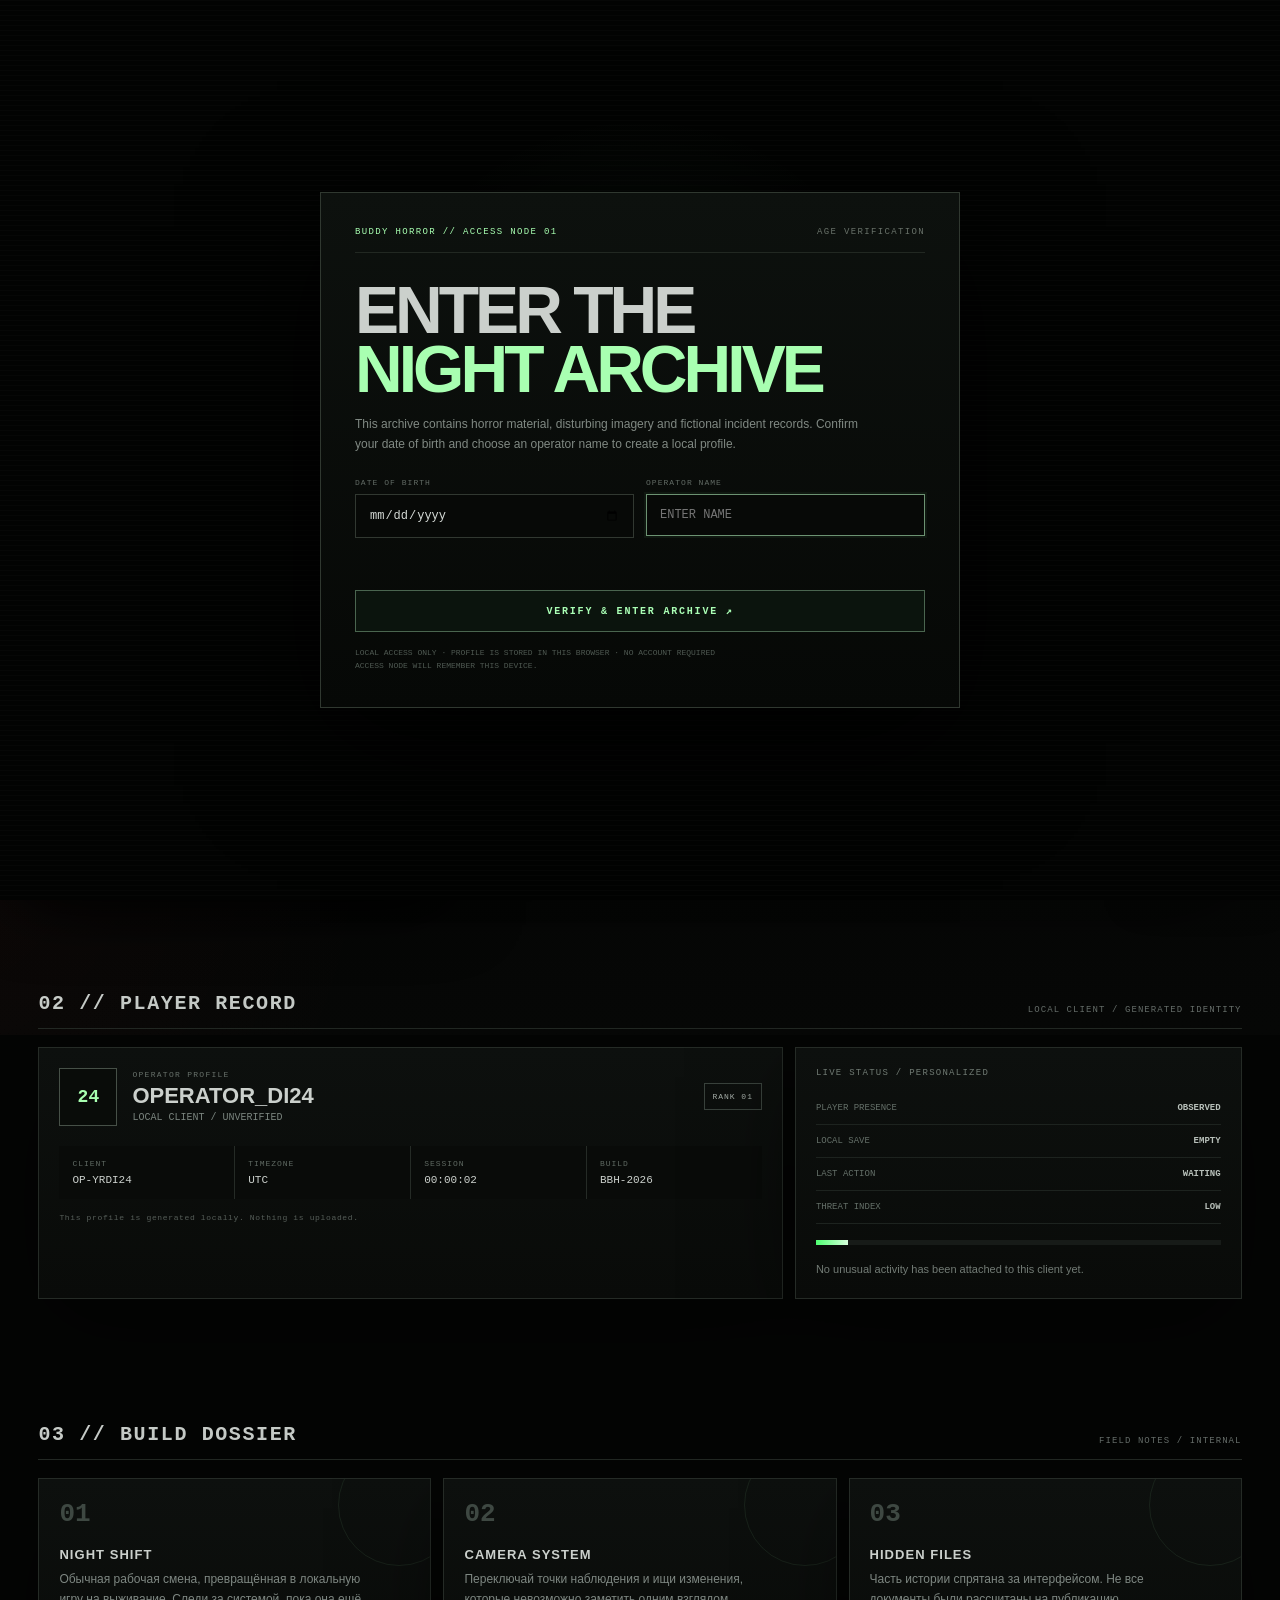
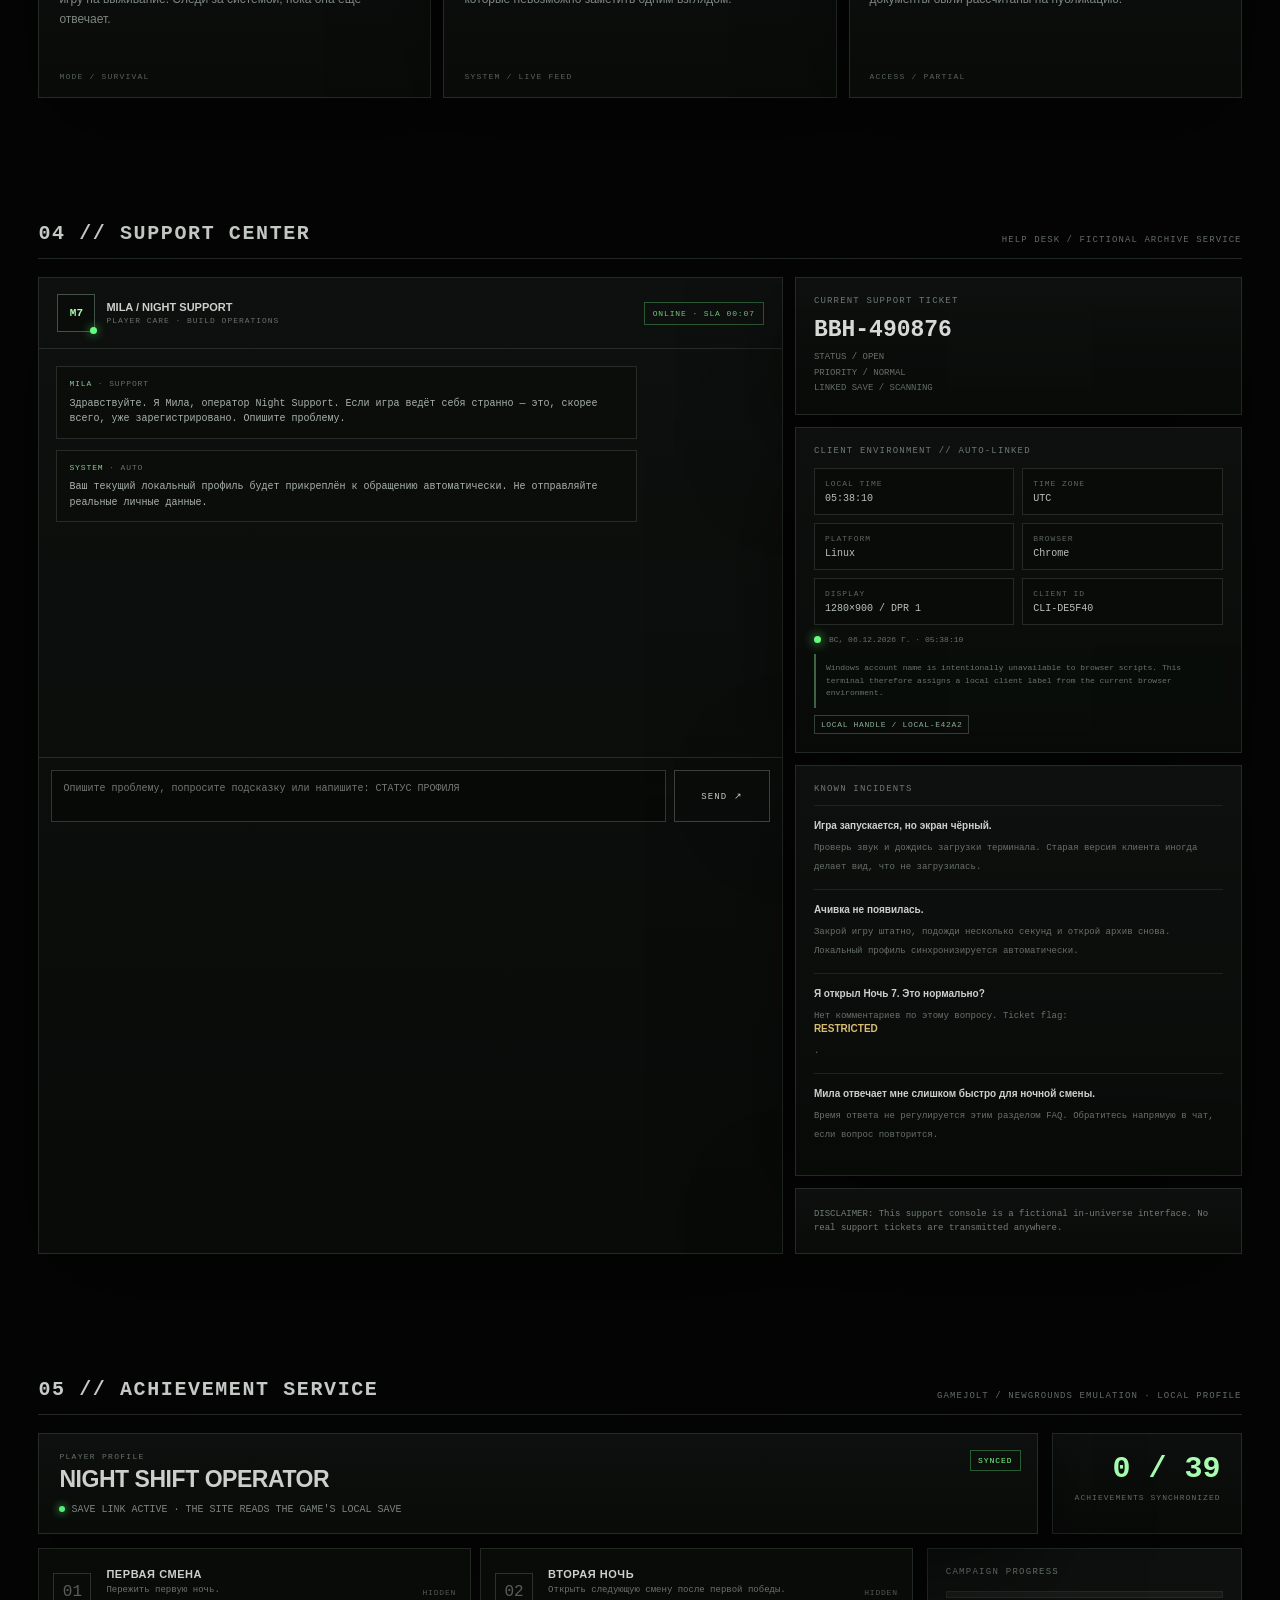
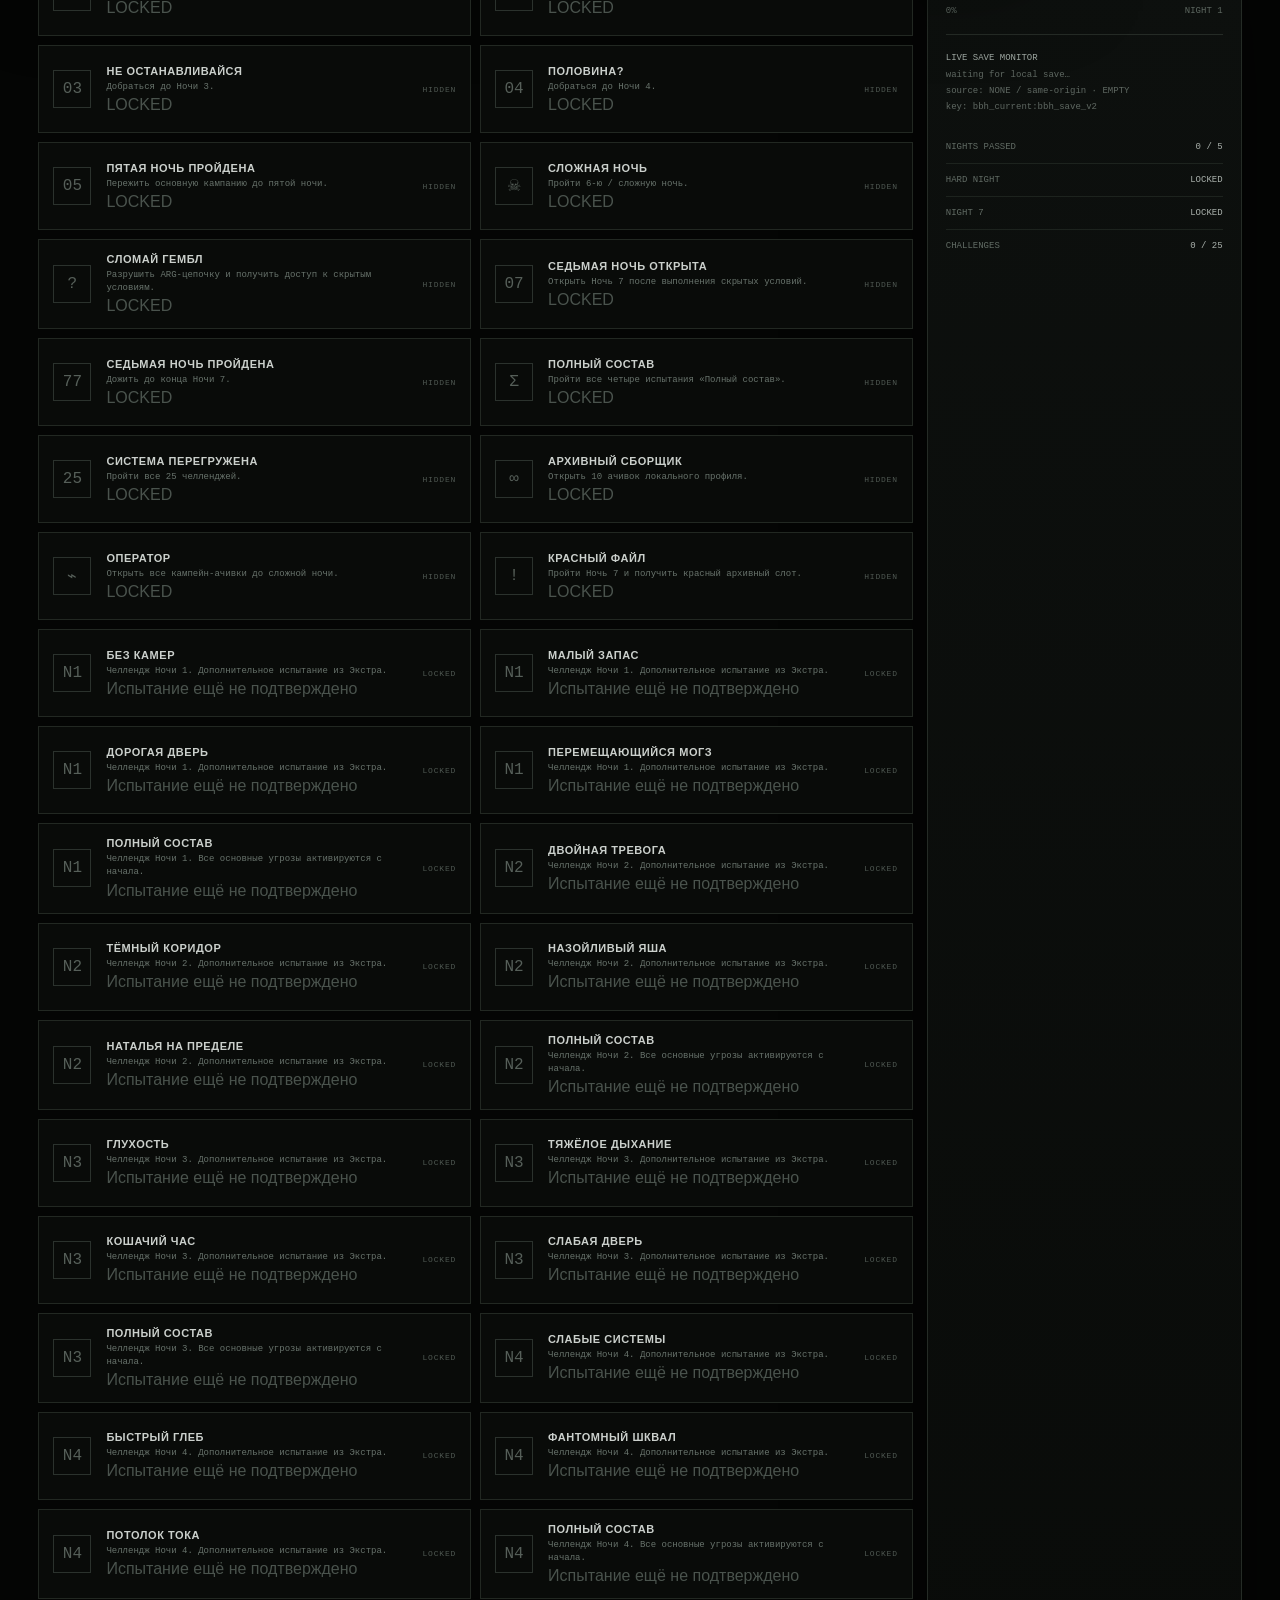
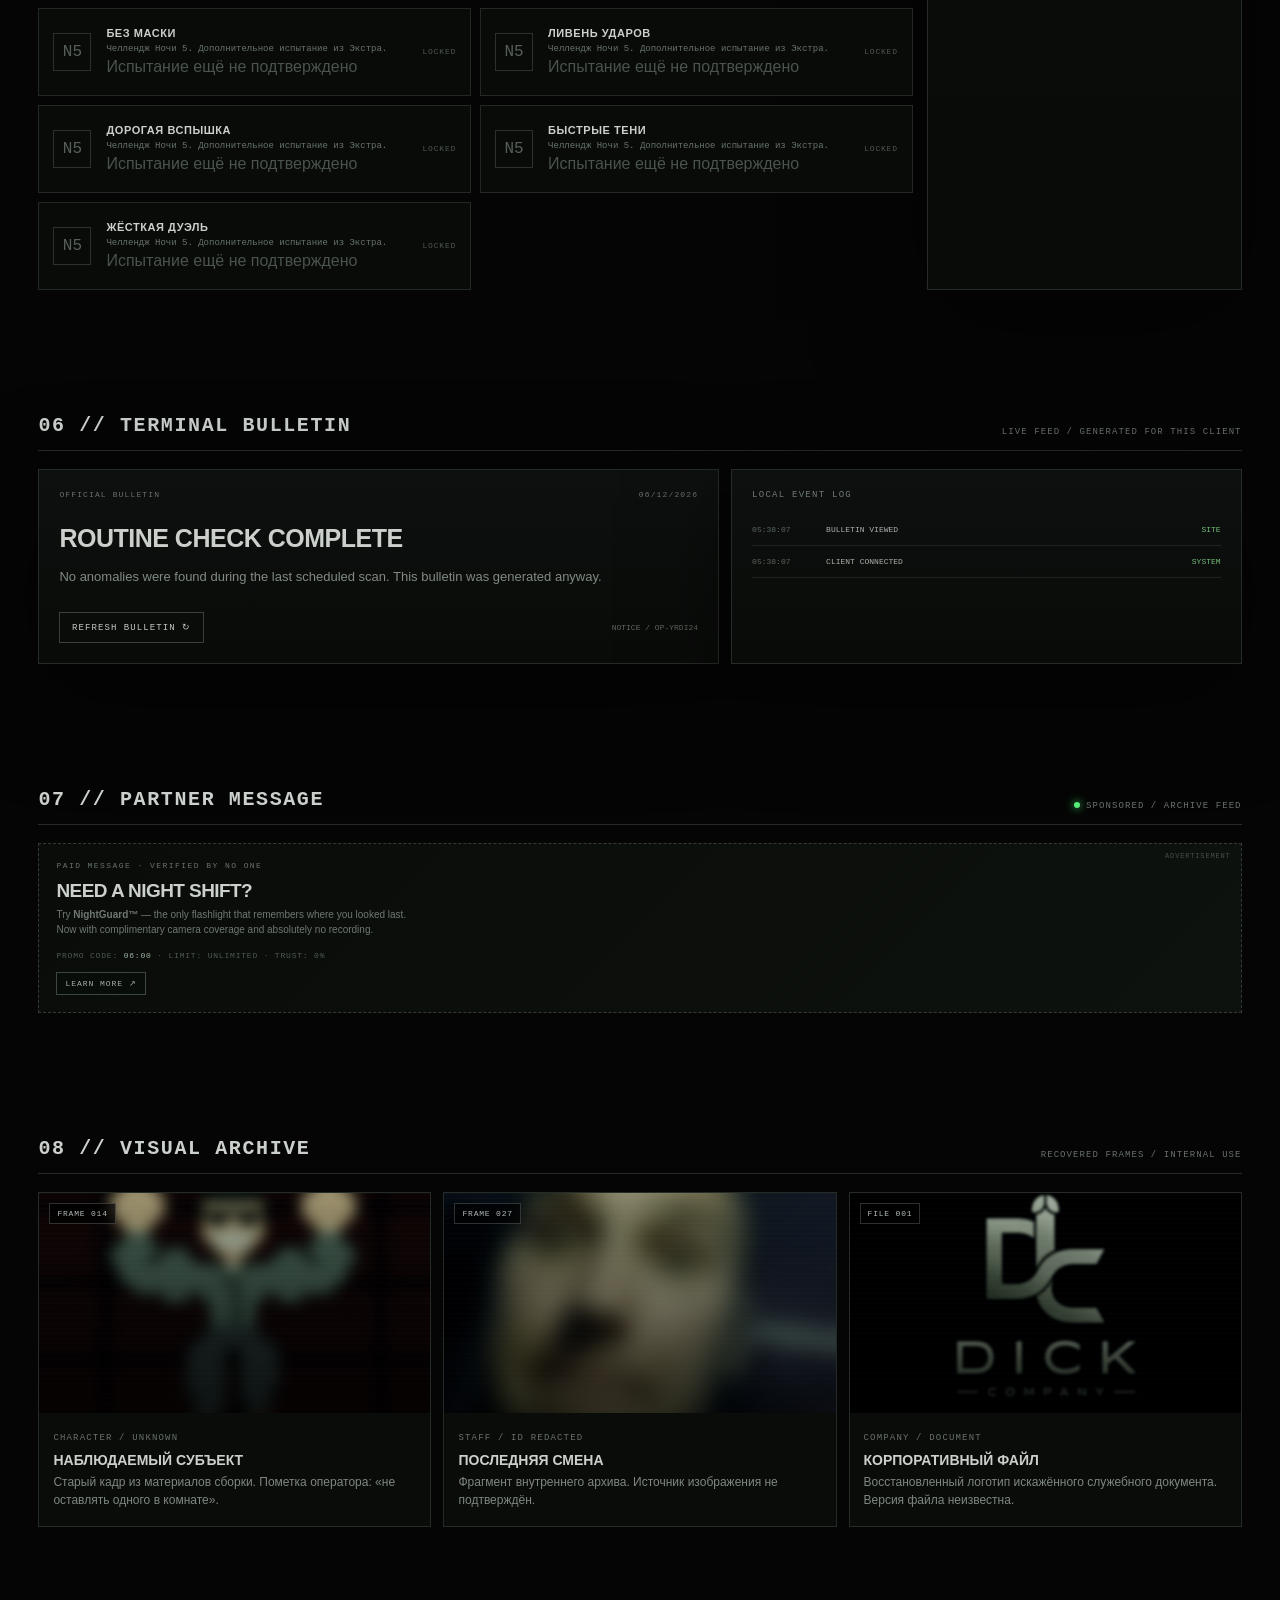
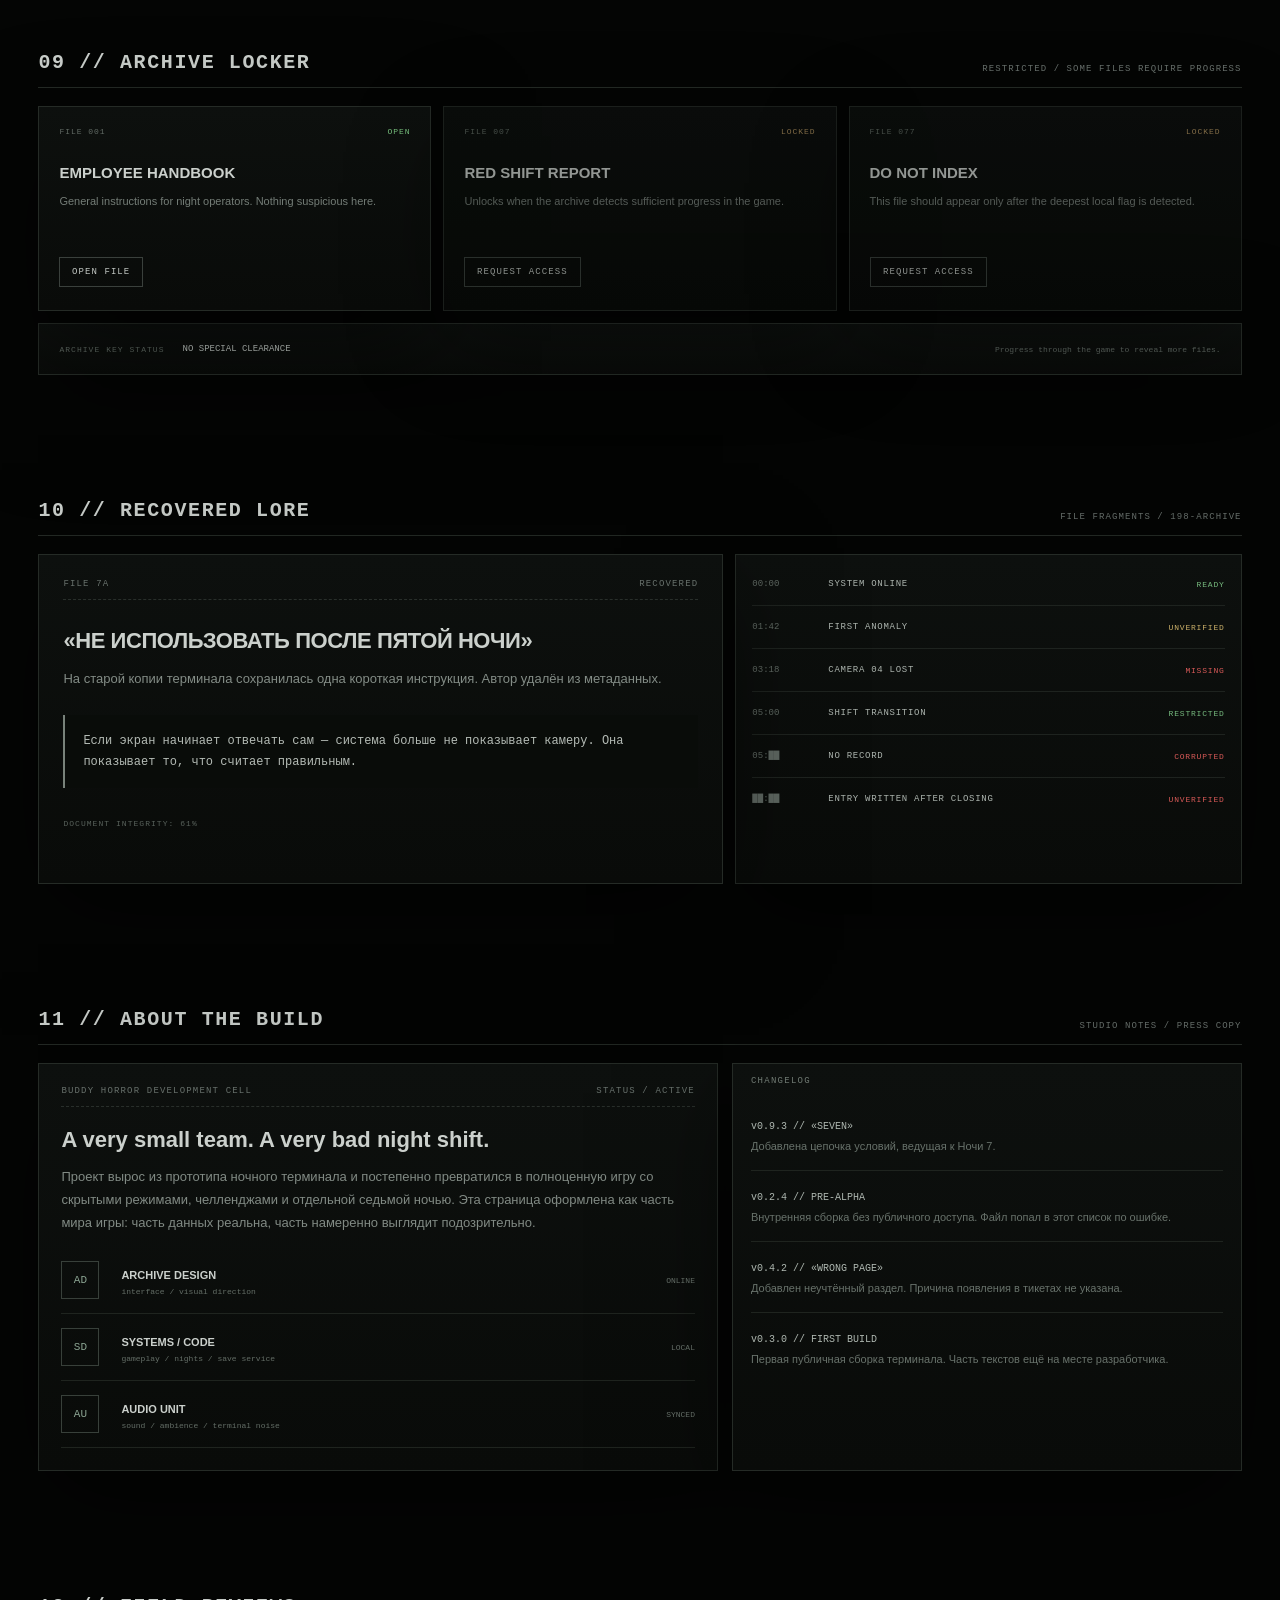
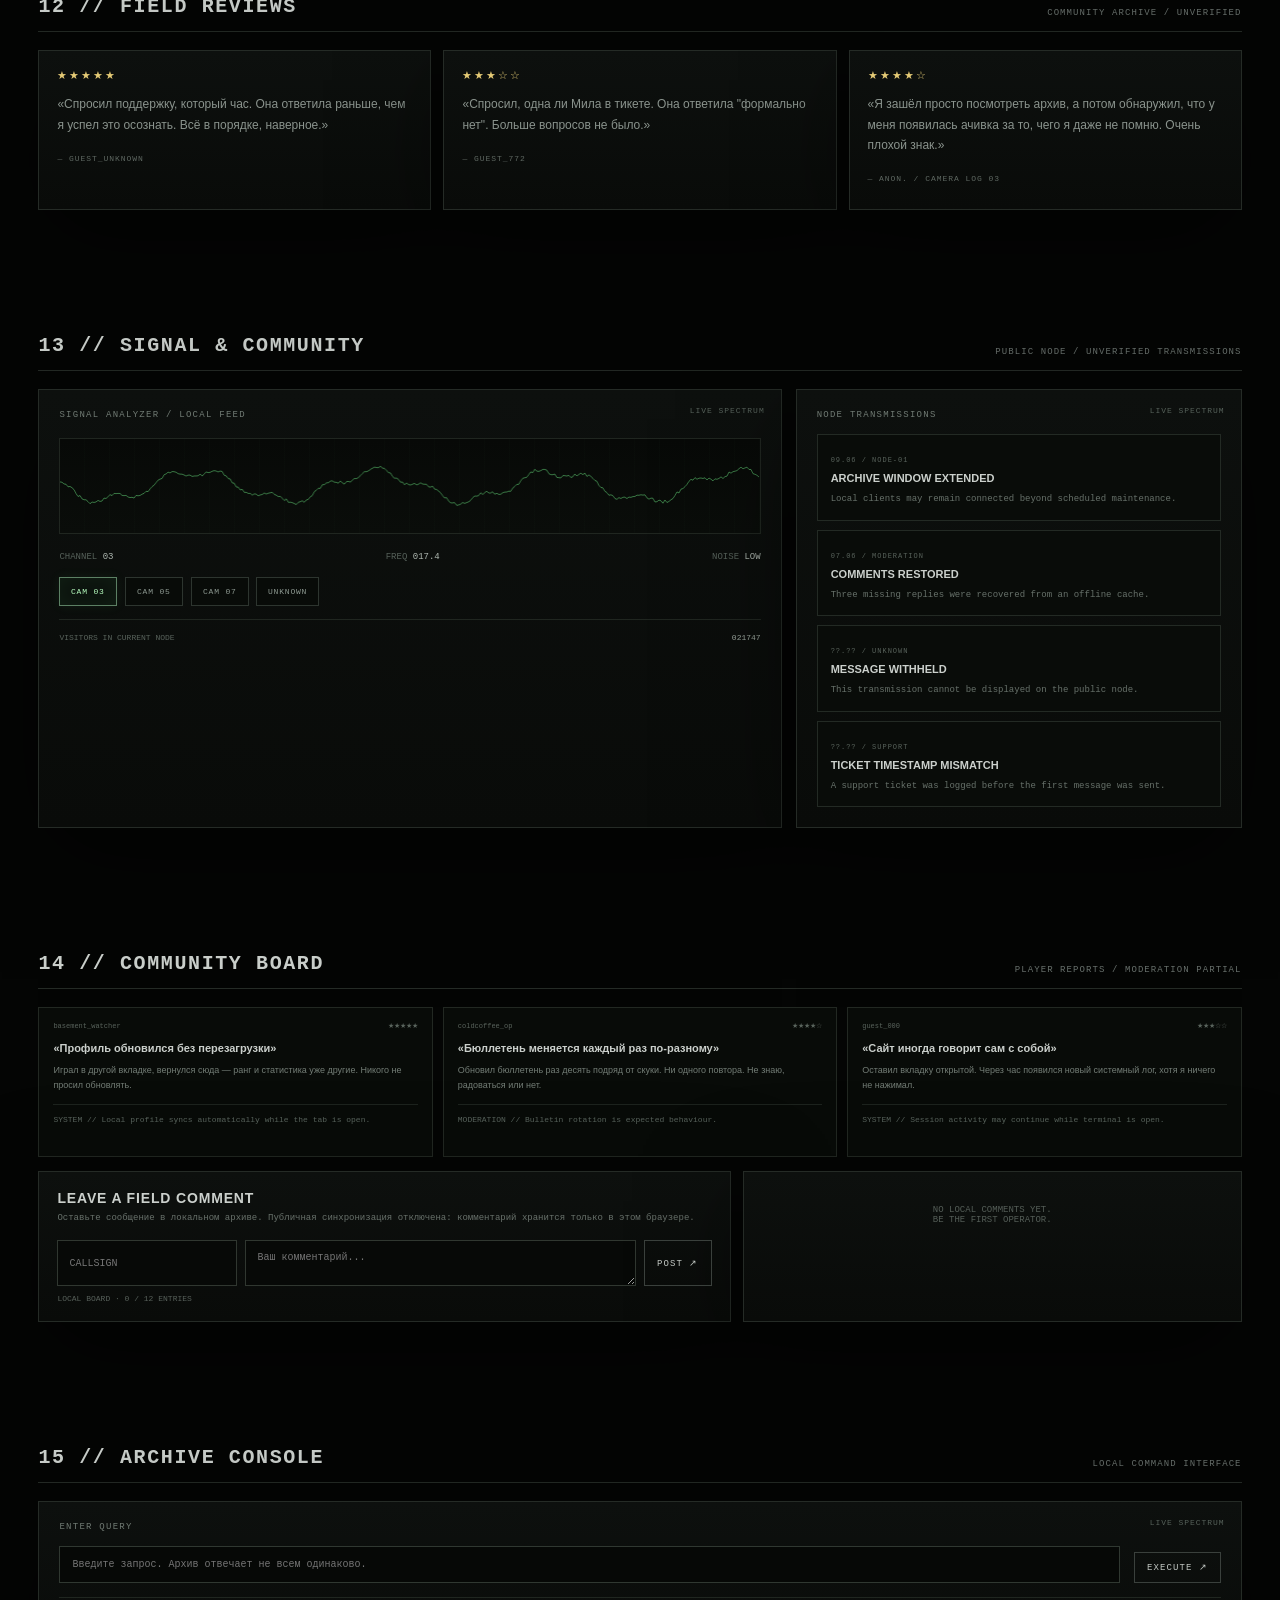
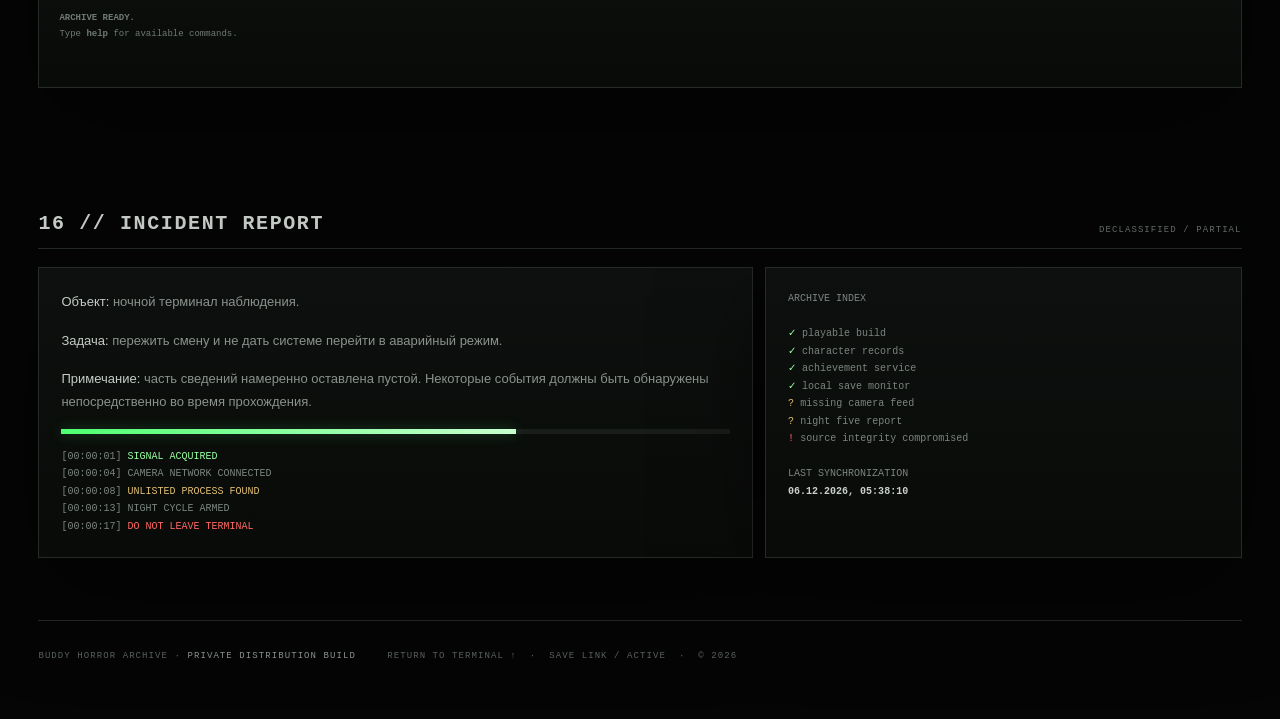
==== buddy_indev.html @ 161d6694 "Add files via upload" ====
<!doctype html>
<html lang="ru">
<head>
<meta charset="utf-8">
<meta name="viewport" content="width=device-width,initial-scale=1">
<meta name="theme-color" content="#070707">
<title>BUDDY HORROR // OFFICIAL ARCHIVE</title>
<style>
:root{--bg:#050605;--panel:#0a0c0a;--panel2:#0d100e;--paper:#cbd0cc;--muted:#6e7771;--muted2:#4f5852;--line:#252b26;--green:#a8ffb1;--green2:#53dc72;--red:#ff5d59;--amber:#d9bd73;--blue:#83a8ff;--shadow:0 30px 100px rgba(0,0,0,.52)}
*{box-sizing:border-box}html{scroll-behavior:smooth}body{margin:0;background:#040504;color:var(--paper);font-family:Arial,Helvetica,sans-serif;overflow-x:hidden}
/* Shared control feedback */
.btn,.enter-btn,.signal-btn,.close,.rare-close,.locker-btn,.chat-send,.cookie-actions button,#commandRun{position:relative;transition:transform .14s ease,box-shadow .18s ease,border-color .18s ease,color .18s ease,background-color .18s ease;will-change:transform}
.btn:hover:not(:disabled),.enter-btn:hover:not(:disabled),.signal-btn:hover:not(:disabled),.close:hover:not(:disabled),.rare-close:hover:not(:disabled),.locker-btn:hover:not(:disabled),.chat-send:hover:not(:disabled),.cookie-actions button:hover:not(:disabled),#commandRun:hover:not(:disabled){transform:translateY(-1px);border-color:#72df7f;color:var(--green);box-shadow:0 0 0 1px rgba(114,223,127,.08),0 8px 24px rgba(60,180,80,.10)}
.btn:active:not(:disabled),.enter-btn:active:not(:disabled),.signal-btn:active:not(:disabled),.close:active:not(:disabled),.rare-close:active:not(:disabled),.locker-btn:active:not(:disabled),.chat-send:active:not(:disabled),.cookie-actions button:active:not(:disabled),#commandRun:active:not(:disabled){transform:translateY(1px) scale(.985);box-shadow:0 0 0 1px rgba(114,223,127,.13),0 3px 10px rgba(0,0,0,.35)}
.btn:focus-visible,.enter-btn:focus-visible,.signal-btn:focus-visible,.close:focus-visible,.rare-close:focus-visible,.locker-btn:focus-visible,.chat-send:focus-visible,.cookie-actions button:focus-visible,#commandRun:focus-visible{outline:1px solid #8aff97;outline-offset:2px}
.signal-btn.active{box-shadow:inset 0 0 18px rgba(95,220,115,.06),0 0 12px rgba(95,220,115,.08)}
.enter-btn:not(:disabled):hover{box-shadow:0 0 0 1px rgba(138,255,151,.08),0 10px 28px rgba(60,180,80,.12),inset 0 0 22px rgba(95,220,115,.05)}
@media (prefers-reduced-motion:reduce){.btn,.enter-btn,.signal-btn,.close,.rare-close,.locker-btn,.chat-send,.cookie-actions button,#commandRun{transition:none}.btn:hover,.enter-btn:hover,.signal-btn:hover,.close:hover,.rare-close:hover,.locker-btn:hover,.chat-send:hover,.cookie-actions button:hover,#commandRun:hover,.btn:active,.enter-btn:active,.signal-btn:active,.close:active,.rare-close:active,.locker-btn:active,.chat-send:active,.cookie-actions button:active,#commandRun:active{transform:none}}

body:before{content:"";position:fixed;inset:0;pointer-events:none;z-index:80;opacity:.052;background:repeating-linear-gradient(0deg,transparent 0 3px,rgba(255,255,255,.56) 4px),radial-gradient(circle at 50% 18%,transparent 0 35%,#000 100%);mix-blend-mode:screen}
body:after{content:"";position:fixed;inset:-15%;pointer-events:none;z-index:-1;background:radial-gradient(circle at 50% 8%,rgba(132,255,155,.05),transparent 28%),radial-gradient(circle at 8% 85%,rgba(255,60,60,.03),transparent 24%),linear-gradient(180deg,#0a0c0a,#040504 55%,#070807);animation:breath 9s ease-in-out infinite}@keyframes breath{50%{filter:brightness(1.07)}}
header{position:sticky;top:0;z-index:50;height:64px;border-bottom:1px solid var(--line);background:rgba(4,5,4,.9);backdrop-filter:blur(16px);display:flex;align-items:center;justify-content:space-between;padding:0 clamp(16px,4vw,64px)}
.brand{display:flex;gap:11px;align-items:center}.logo{width:30px;height:30px;display:grid;place-items:center;border:1px solid #4c554d;color:var(--green);font:700 12px monospace;position:relative}.logo i{position:absolute;width:5px;height:5px;border-radius:50%;right:4px;top:4px;background:#58ff77;box-shadow:0 0 9px #58ff77}.brand h1{font-size:11px;letter-spacing:.24em;margin:0;font-family:monospace}.brand small{color:#616a64;letter-spacing:.16em;font:9px monospace}.nav{display:flex;gap:13px;align-items:center}.nav a{color:#79827b;text-decoration:none;font:9px monospace;letter-spacing:.13em;text-transform:uppercase;padding:8px 7px;border:1px solid transparent}.nav a:hover,.nav a.active{color:var(--green);border-color:#2d3630;background:#0a0d0a}
main{width:min(1380px,94vw);margin:auto}.ticker{margin:0 -3vw;border-top:1px solid var(--line);border-bottom:1px solid var(--line);height:34px;display:flex;align-items:center;overflow:hidden;background:#080a08}.ticker-label{height:100%;display:flex;align-items:center;padding:0 16px;border-right:1px solid var(--line);font:8px monospace;color:#66706a;letter-spacing:.14em;white-space:nowrap}.ticker-track{display:flex;gap:24px;white-space:nowrap;min-width:max-content;font:9px monospace;color:#9aa39d;letter-spacing:.12em;animation:ticker 28s linear infinite}@keyframes ticker{from{transform:translateX(0)}to{transform:translateX(-50%)}}
.hero{padding:65px 0 48px;display:grid;grid-template-columns:1.18fr .82fr;gap:42px;align-items:end}.kicker{font:10px monospace;letter-spacing:.22em;color:#737b75;text-transform:uppercase}.kicker:before{content:"";display:inline-block;width:35px;height:1px;background:#4d564f;vertical-align:middle;margin-right:10px}.hero h2{font:800 clamp(42px,7vw,92px)/.9 Arial;margin:18px 0 16px;letter-spacing:-.065em;text-transform:uppercase;max-width:820px}.hero h2 span{color:var(--green)}.hero p{max-width:680px;color:#8a938d;font-size:14px;line-height:1.75;margin:0}.hero-side{border-left:1px solid var(--line);padding-left:26px}.stamp{font:10px monospace;letter-spacing:.15em;color:#6e7771;margin-bottom:16px}.stamp strong{color:var(--amber);font-weight:400}.facts{display:grid;grid-template-columns:1fr 1fr;gap:1px;background:var(--line);border:1px solid var(--line)}.fact{padding:15px;background:#090b09}.fact b{display:block;font:700 17px monospace;color:#d6dad7}.fact span{display:block;color:#69716d;font:9px monospace;letter-spacing:.1em;margin-top:5px}
.panel{border:1px solid var(--line);background:linear-gradient(180deg,#0d100e,#090b09);box-shadow:var(--shadow)}.panel-head{height:44px;border-bottom:1px solid var(--line);display:flex;align-items:center;justify-content:space-between;padding:0 16px;font:9px monospace;letter-spacing:.14em;color:#79817c;text-transform:uppercase}.lights{display:flex;gap:6px}.lights i{width:6px;height:6px;border-radius:50%;background:#2d332f}.lights i:first-child{background:#5fff79;box-shadow:0 0 8px rgba(95,255,121,.7)}.lights i:nth-child(2){background:#b79e61}.lights i:nth-child(3){background:#4d5650}
.section{padding:62px 0}.section-title{display:flex;align-items:end;justify-content:space-between;border-bottom:1px solid var(--line);padding-bottom:13px;margin-bottom:18px}.section-title h3{margin:0;font:700 20px monospace;letter-spacing:.08em;text-transform:uppercase}.section-title span{font:9px monospace;color:#69716d;letter-spacing:.12em}
.game-wrap{padding:10px}.game-screen{position:relative;aspect-ratio:960/620;background:#000;overflow:hidden;border:1px solid #303530}.game-screen:after{content:"LIVE FEED // LOCAL CLIENT";position:absolute;left:14px;top:12px;color:#8d9690;font:9px monospace;letter-spacing:.16em;opacity:.78;pointer-events:none}.game-screen iframe{display:block;width:100%;height:100%;border:0}.playbar{padding:11px 14px 13px;display:flex;align-items:center;justify-content:space-between;gap:10px;border-top:1px solid var(--line);font:9px monospace;color:#6e7771;letter-spacing:.12em}.btn{background:transparent;border:1px solid #3a403c;color:#c3c8c4;padding:9px 12px;font:9px monospace;letter-spacing:.12em;cursor:pointer}.btn:hover{border-color:#8aff97;color:var(--green)}
.dossier-grid{display:grid;grid-template-columns:repeat(3,1fr);gap:12px}.dossier-card{padding:20px;min-height:220px;position:relative;overflow:hidden}.dossier-card:before{content:"";position:absolute;right:-30px;top:-35px;width:120px;height:120px;border:1px solid rgba(170,255,180,.08);border-radius:50%}.dossier-icon{font:700 26px monospace;color:#3e4842}.dossier-card h4{font:700 13px Arial;letter-spacing:.08em;margin:18px 0 8px}.dossier-card p{margin:0;color:#7e8782;font-size:12px;line-height:1.65;max-width:320px}.dossier-foot{position:absolute;bottom:16px;left:20px;color:#59625c;font:8px monospace;letter-spacing:.15em}
.grid{display:grid;grid-template-columns:repeat(3,1fr);gap:12px}.card{border:1px solid var(--line);background:var(--panel);overflow:hidden;position:relative}.card-media{height:220px;background:#050605;position:relative;overflow:hidden}.card-media img{width:100%;height:100%;object-fit:cover;filter:contrast(1.05) brightness(.74) saturate(.6);transition:.25s transform,.25s filter}.card:hover .card-media img{transform:scale(1.025);filter:contrast(1.08) brightness(.88) saturate(.7)}.card-media .scan{position:absolute;inset:0;background:linear-gradient(180deg,transparent,rgba(0,0,0,.6)),repeating-linear-gradient(0deg,transparent 0 4px,rgba(255,255,255,.03) 5px);pointer-events:none}.card-meta{padding:13px 14px 16px}.card-meta small{font:9px monospace;color:#68716b;letter-spacing:.13em}.card-meta h4{margin:8px 0 5px;font:700 14px Arial;text-transform:uppercase}.card-meta p{margin:0;color:#7e8782;font-size:12px;line-height:1.55}.tag{position:absolute;left:10px;top:10px;border:1px solid rgba(255,255,255,.18);background:rgba(0,0,0,.65);padding:5px 7px;font:8px monospace;color:#b4bdb7;letter-spacing:.1em}
.lore-grid{display:grid;grid-template-columns:1.15fr .85fr;gap:12px}.file-sheet{padding:24px;min-height:330px;position:relative}.file-cap{display:flex;justify-content:space-between;font:9px monospace;color:#68716c;letter-spacing:.13em;border-bottom:1px dashed #292f2b;padding-bottom:10px}.file-sheet h4{font:700 22px/1.15 Arial;letter-spacing:-.02em;max-width:620px;margin:28px 0 15px}.file-sheet p{color:#838c86;font-size:13px;line-height:1.75;max-width:650px}.file-sheet blockquote{margin:24px 0 24px;padding:16px 18px;border-left:2px solid #78827a;background:#090c09;color:#b4bbb5;font:12px/1.7 monospace}.file-sheet small{font:8px monospace;color:#58615b;letter-spacing:.13em}.timeline{padding:8px 16px}.timeline-row{display:grid;grid-template-columns:64px 1fr auto;gap:12px;align-items:center;padding:16px 0;border-bottom:1px solid #1e231f;font:9px monospace}.timeline-row:last-child{border-bottom:0}.timeline-row span{color:#5f6862}.timeline-row b{font-weight:400;color:#acb4ae;letter-spacing:.08em}.timeline-row i{font-style:normal;color:#77bb7f;font-size:8px;letter-spacing:.1em}.timeline-row i.amber{color:#cdb26a}.timeline-row i.red{color:#d95a58}
.about-grid{display:grid;grid-template-columns:1.2fr .8fr;gap:12px}.note{padding:22px}.note p{color:#8a928d;line-height:1.8;font-size:13px;margin:0 0 15px}.note em{color:#c6cbc7;font-style:normal}.meter{height:5px;background:#191d1a;margin:14px 0}.meter i{display:block;width:68%;height:100%;background:linear-gradient(90deg,#4eff71,#c8ffce);box-shadow:0 0 13px rgba(78,255,113,.25)}.log{font:10px/1.75 monospace;color:#7c857f}.log .ok{color:#96ff9e}.log .warn{color:#e1bf73}.log .bad{color:#ff6662}


.profile-grid,.bulletin-grid,.locker-grid{display:grid;grid-template-columns:1.25fr .75fr;gap:12px}.identity-panel,.status-console,.bulletin-main,.event-log,.locker-card,.locker-status{padding:20px}.identity-head{display:grid;grid-template-columns:58px 1fr auto;gap:15px;align-items:center}.avatar-big{width:58px;height:58px;border:1px solid #465047;display:grid;place-items:center;font:700 18px monospace;color:var(--green);background:#090c09}.profile-code{font:8px monospace;color:#68716b;letter-spacing:.16em}.identity-head h4{margin:4px 0 3px;font:700 22px Arial;text-transform:uppercase}.profile-rank{border:1px solid #39423c;padding:8px;font:8px monospace;color:#a7b0aa;letter-spacing:.12em}.identity-stats{display:grid;grid-template-columns:repeat(4,1fr);gap:1px;background:var(--line);margin-top:20px}.identity-stats div{padding:13px;background:#090b09}.identity-stats span{display:block;font:8px monospace;color:#606a63;letter-spacing:.12em}.identity-stats b{display:block;margin-top:6px;font:11px monospace;color:#cbd0cc}.identity-foot{margin-top:14px;color:#565e59;font:8px monospace;letter-spacing:.08em}.status-row{display:flex;justify-content:space-between;padding:11px 0;border-bottom:1px solid #1d231f;font:9px monospace}.status-row span{color:#657069}.status-row b{color:#b8c0ba}.status-meter{height:5px;background:#171b18;margin:16px 0}.status-meter i{display:block;height:100%;width:18%;background:linear-gradient(90deg,#4eff71,#d7ffdc);transition:.5s}.status-console p{margin:12px 0 0;color:#727b75;font-size:11px;line-height:1.6}.bulletin-grid{grid-template-columns:1fr .75fr}.bulletin-stamp{display:flex;justify-content:space-between;font:8px monospace;color:#69716c;letter-spacing:.14em}.bulletin-main h4{font:700 25px Arial;margin:25px 0 10px;letter-spacing:-.02em}.bulletin-main p{max-width:720px;color:#818a84;font-size:13px;line-height:1.7}.bulletin-actions{display:flex;align-items:center;justify-content:space-between;gap:12px;margin-top:24px}.bulletin-actions span{font:8px monospace;color:#5f6862}.event-row{display:grid;grid-template-columns:65px 1fr auto;gap:9px;padding:11px 0;border-bottom:1px solid #1d231f;font:8px monospace}.event-row span{color:#5b655f}.event-row b{font-weight:400;color:#aab2ac}.event-row i{font-style:normal;color:#73bd7a}.locker-grid{grid-template-columns:repeat(3,1fr)}.locker-card{min-height:205px;position:relative}.locker-top{display:flex;justify-content:space-between;font:8px monospace;color:#626b65;letter-spacing:.12em}.locker-top b{font-weight:400;color:#7ac480}.locker-card h4{font:700 15px Arial;margin:28px 0 8px}.locker-card p{font-size:11px;line-height:1.65;color:#747d77;min-height:54px}.locker-card:not(.open){opacity:.72}.locker-card:not(.open) .locker-top b{color:#b59662}.locker-status{margin-top:12px;display:flex;align-items:center;gap:18px}.locker-status span{font:8px monospace;color:#606a63;letter-spacing:.13em}.locker-status b{font:9px monospace;color:#c4cbc6}.locker-status small{margin-left:auto;color:#5e6761;font:8px monospace}@media(max-width:900px){.profile-grid,.bulletin-grid,.locker-grid{grid-template-columns:1fr}.identity-stats{grid-template-columns:1fr 1fr}.nav{overflow-x:auto;max-width:60vw}.profile-rank{grid-column:2}.identity-head{grid-template-columns:58px 1fr}.locker-status{align-items:flex-start;flex-direction:column}.locker-status small{margin-left:0}}
/* support center */
.support-grid{display:grid;grid-template-columns:1.25fr .75fr;gap:12px}.support-chat{min-height:520px;display:flex;flex-direction:column}.chat-head{padding:16px 18px;border-bottom:1px solid var(--line);display:flex;justify-content:space-between;align-items:center}.agent{display:flex;gap:11px;align-items:center}.agent-avatar{width:38px;height:38px;border:1px solid #435048;display:grid;place-items:center;font:700 11px monospace;color:var(--green);position:relative;background:#090c09}.agent-avatar:after{content:"";position:absolute;width:7px;height:7px;border-radius:50%;right:-3px;bottom:-3px;background:#61ff7c;box-shadow:0 0 10px rgba(97,255,124,.7)}.agent-name{font:700 11px Arial;text-transform:uppercase}.agent-role{font:8px monospace;color:#67716b;margin-top:3px;letter-spacing:.12em}.chat-status{font:8px monospace;color:#73c57e;border:1px solid #2b5835;padding:6px 8px;letter-spacing:.11em}.chat-log{flex:1;padding:17px;display:flex;flex-direction:column;gap:11px;overflow:auto;min-height:310px;max-height:390px}.msg{max-width:82%;padding:11px 12px;border:1px solid #252b26;background:#0a0d0a;font:10px/1.55 monospace;color:#aab2ac}.msg.user{align-self:flex-end;background:#0d130f;border-color:#2f4a35}.msg .who{display:block;font-size:8px;letter-spacing:.11em;color:#657069;margin-bottom:5px}.msg .who b{font-weight:400;color:#8bc893}.chat-compose{border-top:1px solid var(--line);padding:12px;display:grid;grid-template-columns:1fr auto;gap:8px}.chat-input{width:100%;background:#070907;border:1px solid #303730;color:#c8cec9;min-height:46px;padding:10px 11px;resize:none;outline:none;font:10px/1.5 monospace}.chat-input:focus{border-color:#547a5c}.chat-send{min-width:96px}.typing{font:8px monospace;color:#58625b;padding:0 17px 12px;min-height:18px;letter-spacing:.1em}.support-side{display:flex;flex-direction:column;gap:12px}.ticket-panel{padding:18px}.ticket-title{font:9px monospace;color:#6f7972;letter-spacing:.13em;margin-bottom:11px}.ticket-number{font:700 23px monospace;color:#d6dbd7}.ticket-meta{margin-top:7px;font:9px/1.7 monospace;color:#68716b}.faq{padding:14px 0;border-top:1px solid #1d231f}.faq:first-of-type{border-top:0}.faq b{font:700 10px Arial;display:block;margin-bottom:5px}.faq span{font:9px/1.5 monospace;color:#68716b}.support-note{padding:18px;color:#737d76;font:9px/1.6 monospace}.support-launch{position:fixed;right:19px;bottom:19px;z-index:75;border:1px solid #3d6645;background:rgba(7,12,8,.94);color:#bafec1;padding:11px 13px;font:9px monospace;letter-spacing:.11em;box-shadow:0 14px 35px rgba(0,0,0,.5);cursor:pointer}.support-launch:hover{border-color:#87ff93;transform:translateY(-1px)}.support-launch .pulse{display:inline-block;width:6px;height:6px;border-radius:50%;background:#62ff78;box-shadow:0 0 10px #62ff78;margin-right:7px}.support-unread{display:none;position:absolute;right:-4px;top:-6px;width:16px;height:16px;border-radius:50%;background:#f05250;color:#fff;font:8px monospace;place-items:center}.support-unread.on{display:grid}
/* achievements */
.achievement-head{display:grid;grid-template-columns:1fr auto;gap:14px;align-items:stretch;margin-bottom:14px}.profile-card{padding:18px 20px;position:relative;overflow:hidden}.profile-card:after{content:"SYNCED";position:absolute;right:16px;top:16px;font:8px monospace;color:#7cff8a;border:1px solid #285c33;padding:5px 7px;letter-spacing:.12em}.profile-label{font:8px monospace;color:#66716a;letter-spacing:.16em}.profile-name{font:700 23px Arial;margin:5px 0 11px;letter-spacing:-.02em}.profile-sub{font:10px monospace;color:#7a847e}.achievement-count{min-width:190px;padding:18px 20px;text-align:right}.achievement-count b{display:block;font:700 30px monospace;color:var(--green)}.achievement-count span{font:8px monospace;color:#66716a;letter-spacing:.13em}.ach-layout{display:grid;grid-template-columns:1fr .36fr;gap:14px}.ach-list{display:grid;grid-template-columns:repeat(2,1fr);gap:9px}.ach{border:1px solid #222822;background:#090b09;padding:13px 14px;display:grid;grid-template-columns:42px 1fr auto;gap:11px;align-items:center;min-height:88px;position:relative;overflow:hidden;transition:.2s}.ach.unlocked{border-color:#315d39;background:linear-gradient(180deg,#0c130e,#090c09)}.ach.unlocked:before{content:"";position:absolute;inset:0;background:linear-gradient(90deg,rgba(105,255,124,.04),transparent 50%);pointer-events:none}.ach-icon{width:38px;height:38px;border:1px solid #2b322d;display:grid;place-items:center;font:16px monospace;color:#565f59}.ach.unlocked .ach-icon{border-color:#39734a;color:var(--green);box-shadow:0 0 16px rgba(79,220,114,.08)}.ach-title{font:700 11px Arial;text-transform:uppercase;letter-spacing:.05em;margin-bottom:4px}.ach-desc{font:9px monospace;color:#68736c;line-height:1.45}.ach-meta{font:8px monospace;letter-spacing:.1em;text-align:right;color:#4f5852}.ach.unlocked .ach-meta{color:#75c982}.ach-ghost{display:block;margin-top:2px;color:#4a534d}.ach.unlocked .ach-ghost{display:none}.ach-side{padding:18px}.side-title{font:9px monospace;color:#707a73;letter-spacing:.14em;margin-bottom:14px}.progressbar{height:7px;background:#171b18;border:1px solid #232923}.progressbar i{display:block;height:100%;width:0%;background:linear-gradient(90deg,#5adc73,#c5ffc8);box-shadow:0 0 10px rgba(80,220,115,.16);transition:.4s}.progress-num{display:flex;justify-content:space-between;margin-top:8px;font:9px monospace;color:#5d6760}.sync-log{margin-top:18px;border-top:1px solid var(--line);padding-top:15px;font:9px/1.8 monospace;color:#5f6862}.sync-log strong{color:#9fa8a2;font-weight:400}.mini-stat{padding:11px 0;border-bottom:1px solid #1d231e;display:flex;justify-content:space-between;font:9px monospace}.mini-stat:last-child{border-bottom:0}.mini-stat span{color:#626c65}.mini-stat b{font-weight:400;color:#aab1ac}
/* studio/reviews */
.review-grid{display:grid;grid-template-columns:1fr 1fr 1fr;gap:12px}.review{padding:18px;min-height:160px}.stars{color:#e4ca75;letter-spacing:2px;font-size:11px}.review p{font-size:12px;color:#8a938d;line-height:1.7}.review small{font:8px monospace;color:#5f6862;letter-spacing:.12em}.studio{padding:22px}.studio-grid{display:grid;grid-template-columns:1fr .75fr;gap:14px}.team-row{display:grid;grid-template-columns:48px 1fr auto;gap:12px;align-items:center;padding:14px 0;border-bottom:1px solid #1f241f}.avatar{width:38px;height:38px;border:1px solid #38403a;display:grid;place-items:center;color:#8ba492;font:11px monospace}.team-row strong{font:700 11px Arial}.team-row small{display:block;color:#646e67;font:8px monospace;margin-top:4px}.team-row em{font:8px monospace;color:#6c766f;font-style:normal}.changelog{padding:6px 18px}.change{padding:15px 0;border-bottom:1px solid #1f241f}.change:last-child{border-bottom:0}.change b{color:#aeb7b0;font:10px monospace}.change span{display:block;color:#68726b;font-size:11px;line-height:1.55;margin-top:5px}
.footer{padding:30px 0 55px;border-top:1px solid var(--line);display:flex;justify-content:space-between;color:#59615c;font:9px monospace;letter-spacing:.12em}.footer strong{color:#8b938d;font-weight:400}.footer a{color:inherit;text-decoration:none}.footer a:hover{color:var(--green)}
/* modal + achievement toast */
.modal{position:fixed;inset:0;background:rgba(0,0,0,.78);backdrop-filter:blur(10px);display:none;align-items:center;justify-content:center;padding:24px;z-index:70}.modal.open{display:flex}.modal-box{width:min(1100px,95vw);background:#090b09;border:1px solid #4a514c;box-shadow:0 40px 150px rgba(0,0,0,.8)}.modal-top{height:45px;border-bottom:1px solid var(--line);display:flex;justify-content:space-between;align-items:center;padding:0 14px;font:9px monospace;color:#7a837e;letter-spacing:.14em}.modal-stage{padding:14px}.modal-stage img{display:block;width:100%;max-height:72vh;object-fit:contain;background:#000}.close{background:transparent;border:1px solid #303630;color:#b9bfbb;padding:6px 9px;cursor:pointer}.hint{padding:0 14px 12px;color:#5f6762;font:9px monospace}
.locker-doc{padding:22px 26px;max-height:72vh;overflow:auto;background:#07090701;color:#c4cac5;font:12px/1.75 monospace}.locker-doc h5{margin:0 0 14px;font:700 15px Arial;letter-spacing:.04em;color:#9fe7a8}.locker-doc p{margin:0 0 12px}.locker-doc .redact{background:#0d0b0b;border:1px solid #392321;color:#a56a65;padding:10px 12px;margin:14px 0;font:10px/1.6 monospace}.locker-doc .stamp{color:#5f6862;font:9px monospace;letter-spacing:.12em;margin-top:18px;border-top:1px solid #1d231e;padding-top:12px}

.game-launch-panel{margin:12px 10px 0;border:1px solid #2f3a31;background:linear-gradient(180deg,#0b100c,#070907);padding:16px 17px;display:flex;align-items:center;justify-content:space-between;gap:20px;box-shadow:inset 0 1px 0 rgba(170,255,180,.025)}
.game-launch-kicker{font:8px monospace;letter-spacing:.16em;color:#607067}
.game-launch-panel h4{margin:7px 0 5px;font:700 14px Arial;letter-spacing:.05em;text-transform:uppercase}
.game-launch-panel p{margin:0;color:#6f7972;font:10px/1.55 Arial;max-width:620px}
.game-launch-actions{display:flex;align-items:center;gap:12px;flex-shrink:0}
.game-launch-actions span{font:8px monospace;color:#56615a;letter-spacing:.1em;white-space:nowrap}
.game-play-btn{min-width:104px;border-color:#497052;background:#0b160e;color:#b4ffc0;font-weight:700;transition:transform .15s ease,border-color .15s ease,box-shadow .15s ease}
.game-play-btn:hover{transform:translateY(-1px);border-color:#8aff97;box-shadow:0 0 22px rgba(100,255,125,.08)}
.game-wrap.game-off{display:none}
.game-wrap.game-starting{display:block}
.game-wrap.game-starting .game-loading-overlay{display:flex}
.game-loading-overlay{display:none;position:absolute;inset:0;align-items:center;justify-content:center;background:rgba(2,4,2,.72);backdrop-filter:blur(3px);z-index:4;font:9px monospace;letter-spacing:.14em;color:#a6ffb1;pointer-events:none}
#full:disabled{opacity:.38;cursor:not-allowed}
@media(max-width:760px){.game-launch-panel{align-items:flex-start;flex-direction:column}.game-launch-actions{width:100%;justify-content:space-between}.game-launch-actions span{white-space:normal}}

#achToastStack{position:fixed;right:18px;top:76px;z-index:100;display:flex;flex-direction:column;gap:9px;width:min(370px,calc(100vw - 36px));pointer-events:none}.toast{border:1px solid #355d3b;background:linear-gradient(180deg,rgba(11,19,13,.98),rgba(6,10,7,.98));box-shadow:0 18px 60px rgba(0,0,0,.55),0 0 24px rgba(76,221,107,.08);padding:12px 13px;display:grid;grid-template-columns:30px 1fr;gap:10px;animation:toastIn .35s ease both}.toast.fade{animation:toastOut .5s ease both}.toast-icon{width:28px;height:28px;border:1px solid #40784b;display:grid;place-items:center;color:var(--green);font:13px monospace}.toast-kicker{font:8px monospace;color:#6fa97a;letter-spacing:.14em}.toast-title{font:700 12px Arial;margin-top:3px}.toast-sub{font:9px monospace;color:#727c75;line-height:1.45;margin-top:3px}@keyframes toastIn{from{opacity:0;transform:translateX(24px)}to{opacity:1;transform:none}}@keyframes toastOut{to{opacity:0;transform:translateX(24px)}}
.live-dot{display:inline-block;width:6px;height:6px;border-radius:50%;background:#55ed75;box-shadow:0 0 8px #55ed75;margin-right:6px}.save-stamp{font:8px monospace;color:#5d6761;letter-spacing:.1em;margin-left:8px}
@media(max-width:1050px){.hero,.about-grid,.studio-grid,.lore-grid{grid-template-columns:1fr}.hero-side{border-left:0;border-top:1px solid var(--line);padding:18px 0 0}.ach-layout{grid-template-columns:1fr}.ach-list{grid-template-columns:1fr}.review-grid{grid-template-columns:1fr}.achievement-head{grid-template-columns:1fr auto}}
@media(max-width:900px){.ticker{margin:0 -2.5vw}.dossier-grid,.grid{grid-template-columns:1fr}.nav{display:none}.hero{padding-top:45px}.section{padding:48px 0}.playbar{align-items:flex-start;flex-direction:column}.achievement-count{min-width:160px}}
@media(max-width:620px){header{height:55px}.brand h1{font-size:9px}.hero h2{font-size:48px}.hero p{font-size:12px}.section{padding:40px 0}.card-media{height:200px}.achievement-head{grid-template-columns:1fr}.achievement-count{text-align:left}.toast{grid-template-columns:28px 1fr}}

.env-grid{display:grid;grid-template-columns:1fr 1fr;gap:8px;margin-top:12px}.env-cell{border:1px solid #242a25;background:#080b08;padding:10px}.env-k{font:8px monospace;color:#5c665f;letter-spacing:.12em}.env-v{font:10px monospace;color:#b8c0ba;margin-top:5px;word-break:break-word}.env-v.alert{color:#d9bd73}.signal{display:flex;align-items:center;gap:8px;margin-top:10px;font:8px monospace;color:#68716b}.signal i{width:7px;height:7px;border-radius:50%;background:#66ff7b;box-shadow:0 0 11px #66ff7b;display:inline-block}.surveillance-note{margin-top:10px;border-left:2px solid #3e6545;padding:8px 10px;background:#090d09;font:8px/1.55 monospace;color:#69736c}.client-badge{display:inline-block;margin-top:7px;padding:4px 6px;border:1px solid #35443a;color:#91b798;font:8px monospace;letter-spacing:.08em}
@media (max-width:760px){.env-grid{grid-template-columns:1fr}}

/* =========================================================
   ACCESS GATE / PLATFORM SYSTEMS
   ========================================================= */
body.locked{overflow:hidden}.gate{position:fixed;inset:0;z-index:1000;background:#020302;display:grid;place-items:center;padding:20px}.gate.hidden{display:none}.gate:before{content:"";position:absolute;inset:0;background:radial-gradient(circle at 50% 42%,rgba(120,255,145,.06),transparent 32%),repeating-linear-gradient(0deg,transparent 0 4px,rgba(255,255,255,.035) 5px);pointer-events:none}.gate-card{position:relative;width:min(640px,94vw);border:1px solid #303830;background:linear-gradient(180deg,#0d110e,#060806);box-shadow:0 35px 120px #000;padding:34px}.gate-top{display:flex;justify-content:space-between;gap:20px;border-bottom:1px solid #222822;padding-bottom:15px;margin-bottom:28px;font:9px monospace;letter-spacing:.15em;color:#687169}.gate-brand{color:var(--green)}.gate-card h2{font:800 clamp(34px,7vw,66px)/.9 Arial;letter-spacing:-.06em;margin:0 0 14px;text-transform:uppercase}.gate-card h2 span{color:var(--green)}.gate-card p{color:#808983;font-size:12px;line-height:1.7;max-width:520px}.gate-form{display:grid;grid-template-columns:1fr 1fr;gap:12px;margin-top:24px}.field{display:flex;flex-direction:column;gap:7px}.field.full{grid-column:1/-1}.field label{font:8px monospace;letter-spacing:.13em;color:#626b65}.field input{width:100%;background:#070907;border:1px solid #313831;color:#d6dbd7;padding:13px;font:12px monospace;outline:none}.field input:focus{border-color:#6c9272;box-shadow:0 0 0 2px rgba(116,255,137,.05)}.gate-error{min-height:18px;margin-top:12px;color:#ff6662;font:9px monospace;letter-spacing:.1em}.enter-btn{width:100%;margin-top:3px;padding:14px;border:1px solid #4a654f;background:#0b140d;color:#aaffb5;font:700 10px monospace;letter-spacing:.18em;cursor:pointer}.enter-btn:disabled{opacity:.3;cursor:not-allowed}.gate-fine{margin-top:15px;color:#4f5952;font:8px/1.6 monospace}.cookie{position:fixed;z-index:900;left:18px;bottom:18px;width:min(430px,calc(100vw - 36px));border:1px solid #39413b;background:#090c09;box-shadow:0 20px 70px #000;padding:17px}.cookie.hidden{display:none}.cookie b{font:10px monospace;letter-spacing:.12em;color:#bfc6c1}.cookie p{font:10px/1.6 Arial;color:#727b75;margin:8px 0 13px}.cookie-actions{display:flex;gap:8px}.cookie-actions button{flex:1}.promo-ad{position:relative;overflow:hidden;border:1px dashed #343b36;background:linear-gradient(135deg,#090c09,#0e120f);padding:17px;min-height:125px}.promo-ad:before{content:"ADVERTISEMENT";position:absolute;right:10px;top:8px;font:7px monospace;letter-spacing:.12em;color:#454d47}.promo-ad .ad-kicker{font:8px monospace;letter-spacing:.18em;color:#69736c}.promo-ad h4{margin:10px 0 5px;font:800 19px Arial;letter-spacing:-.03em}.promo-ad p{margin:0;color:#6f7872;font:10px/1.55 Arial;max-width:370px}.promo-ad .ad-btn{display:inline-block;margin-top:12px;border:1px solid #3d473f;padding:6px 8px;color:#a6afa9;font:8px monospace;letter-spacing:.12em}.ad-glitch{animation:adglitch 8s infinite}@keyframes adglitch{0%,92%,100%{transform:none;filter:none}94%{transform:skewX(-1deg);filter:brightness(1.4)}96%{transform:translateX(2px);filter:contrast(1.4)}}
.captcha{margin-top:12px;border:1px solid #2c332e;background:#080b08;padding:12px;display:none}.captcha.show{display:block}.captcha-row{display:flex;align-items:center;gap:11px}.captcha-check{width:24px;height:24px;border:1px solid #555e57;background:#050705;display:grid;place-items:center;cursor:pointer;font:15px monospace;color:var(--green)}.captcha-copy b{display:block;font:10px monospace;color:#bfc6c1}.captcha-copy span{display:block;margin-top:4px;color:#626b65;font:8px monospace}.captcha-status{margin-top:8px;color:#555e58;font:8px monospace;letter-spacing:.1em}.rare-event{position:fixed;inset:0;z-index:850;display:none;place-items:center;background:rgba(0,0,0,.78);backdrop-filter:blur(3px)}.rare-event.show{display:grid}.rare-box{width:min(560px,90vw);border:1px solid #653b3b;background:#080505;box-shadow:0 0 0 1px rgba(255,70,70,.04),0 30px 100px #000;padding:28px;animation:eventIn .35s ease-out}@keyframes eventIn{from{opacity:0;transform:scale(.98)}to{opacity:1;transform:none}}.rare-code{font:8px monospace;color:#b04f4c;letter-spacing:.2em}.rare-box h3{font:800 35px Arial;margin:14px 0 8px;letter-spacing:-.04em}.rare-box p{color:#8f817f;font:12px/1.7 Arial}.rare-read{margin-top:18px;border-top:1px solid #302020;padding-top:14px;color:#b8a5a2;font:9px/1.6 monospace}.rare-close{margin-top:18px;border:1px solid #543b3a;background:transparent;color:#c4aeaa;padding:9px 12px;font:8px monospace;cursor:pointer}.toast-creepy{position:fixed;z-index:840;right:18px;bottom:18px;max-width:330px;border:1px solid #4a3837;background:#0b0808;padding:13px 15px;box-shadow:0 15px 60px #000;display:none}.toast-creepy.show{display:block}.toast-creepy b{display:block;color:#df7771;font:9px monospace;letter-spacing:.14em}.toast-creepy span{display:block;margin-top:5px;color:#857976;font:10px/1.5 Arial}
.player-welcome{display:none;margin-top:12px;border:1px solid #28322a;background:#090d09;padding:10px 12px;color:#7d887f;font:9px monospace;letter-spacing:.08em}.player-welcome.show{display:block}.player-welcome strong{color:var(--green)}
@media(max-width:760px){.gate-form{grid-template-columns:1fr}.field.full{grid-column:auto}.gate-card{padding:23px}.cookie{left:10px;bottom:10px;width:calc(100vw - 20px)}}

/* V9 additional immersive systems */
.meta-grid{display:grid;grid-template-columns:1.25fr .75fr;gap:14px}.signal-panel{padding:20px;position:relative;overflow:hidden}.signal-panel:after{content:'LIVE SPECTRUM';position:absolute;right:16px;top:16px;font:8px monospace;color:#56615a;letter-spacing:.12em}.wave{height:96px;margin:18px 0;border:1px solid #202620;background:repeating-linear-gradient(90deg,transparent 0 24px,rgba(130,255,150,.025) 25px),linear-gradient(180deg,#070907,#0a0d0a);position:relative;overflow:hidden}.wave canvas{width:100%;height:100%}.signal-controls{display:flex;gap:8px;flex-wrap:wrap}.signal-btn{border:1px solid #2d352f;background:#080b08;color:#8d9991;padding:9px 11px;font:8px monospace;letter-spacing:.1em;cursor:pointer}.signal-btn:hover,.signal-btn.active{border-color:#5c8064;color:#b8ffc0;background:#0c130e}.frequency{display:flex;justify-content:space-between;font:9px monospace;color:#56615a}.frequency b{color:#aeb7b0;font-weight:400}.notice-stack{display:grid;gap:9px}.notice-card{border:1px solid #232a24;background:#090c09;padding:13px;cursor:pointer;transition:.2s}.notice-card:hover{transform:translateX(3px);border-color:#465448}.notice-card small{font:7px monospace;color:#59635c;letter-spacing:.14em}.notice-card b{display:block;margin:6px 0 3px;font:700 11px Arial}.notice-card span{font:9px/1.5 monospace;color:#67716a}.notice-detail{display:none;margin-top:10px;padding-top:10px;border-top:1px solid #1d231e;font:9px/1.6 monospace;color:#a56a65}.notice-card.expanded .notice-detail{display:block}.wave.glitch{animation:waveGlitch .12s steps(2) infinite}@keyframes waveGlitch{0%{transform:translateX(0)}50%{transform:translateX(1px)}100%{transform:translateX(-1px)}}.community{display:grid;grid-template-columns:repeat(3,1fr);gap:10px}.post{border:1px solid #222822;background:#080b08;padding:14px;min-height:150px}.post-head{display:flex;justify-content:space-between;font:7px monospace;color:#59635c}.post h4{font:700 11px Arial;margin:12px 0 7px}.post p{font:9px/1.6 Arial;color:#737d76}.post .reply{margin-top:12px;padding-top:9px;border-top:1px solid #1d231e;font:8px/1.5 monospace;color:#59645d}.command-panel{display:grid;grid-template-columns:1fr auto;gap:14px;align-items:end}.command-input{width:100%;background:#060806;border:1px solid #303831;color:#b8c0ba;padding:12px;font:10px monospace;outline:none}.command-output{grid-column:1/-1;min-height:70px;border-top:1px solid #202620;padding-top:13px;color:#6f7a72;font:9px/1.7 monospace}.visitor{display:flex;justify-content:space-between;gap:12px;align-items:center;margin-top:13px;padding-top:13px;border-top:1px solid #202620;font:8px monospace;color:#59635c}.visitor b{color:#9da89f;font-weight:400}.archive-download{position:relative}.archive-download:after{content:'NO EXTERNAL SERVER';position:absolute;right:10px;bottom:9px;font:7px monospace;color:#465048}@media(max-width:900px){.meta-grid{grid-template-columns:1fr}.community{grid-template-columns:1fr}}
/* V10 COMMUNITY + SECRET NODE */
.community-tools{display:grid;grid-template-columns:1fr .72fr;gap:12px;margin-top:14px}.comment-box{padding:18px}.comment-box h4{margin:0 0 6px;font:700 14px Arial;letter-spacing:.06em}.comment-box p{margin:0 0 14px;color:#68716b;font:9px/1.55 monospace}.comment-form{display:grid;grid-template-columns:180px 1fr auto;gap:8px}.comment-input,.comment-name{background:#070907;border:1px solid #303730;color:#c8cec9;padding:11px;font:10px monospace;outline:none}.comment-input:focus,.comment-name:focus{border-color:#547a5c}.comment-input{min-height:42px;resize:vertical}.comment-list{padding:8px 18px;max-height:330px;overflow:auto}.user-comment{padding:14px 0;border-bottom:1px solid #1d231f}.user-comment:last-child{border-bottom:0}.user-comment-head{display:flex;justify-content:space-between;gap:10px;font:8px monospace;color:#67716b;letter-spacing:.08em}.user-comment-head b{color:#a9ffb2;font-weight:400}.user-comment p{margin:7px 0 0;color:#8b948e;font:11px/1.6 Arial}.comment-empty{padding:25px 0;color:#555e58;font:9px monospace;text-align:center}.comment-limit{font:8px monospace;color:#58615b;margin-top:8px}.secret-nav{display:none!important}.secret-nav.show{display:block!important}.secret-section{display:none}.secret-section.unlocked{display:block}.secret-grid{display:grid;grid-template-columns:1.1fr .9fr;gap:12px}.secret-core{padding:26px;min-height:390px;position:relative;overflow:hidden}.secret-core:before{content:'DO NOT INDEX';position:absolute;right:-25px;top:25px;transform:rotate(90deg);font:8px monospace;letter-spacing:.3em;color:#432b2b}.secret-eyebrow{font:8px monospace;color:#bd625e;letter-spacing:.2em}.secret-core h3{font:800 clamp(32px,5vw,66px)/.88 Arial;margin:16px 0;letter-spacing:-.06em}.secret-core h3 span{color:#ff6b66}.secret-core p{max-width:650px;color:#858e88;font-size:13px;line-height:1.75}.secret-redact{margin-top:22px;padding:14px;background:#0d0b0b;border:1px solid #392321;color:#a56a65;font:9px/1.7 monospace}.secret-side{padding:20px}.secret-side .logline{padding:12px 0;border-bottom:1px solid #24201f;font:9px/1.5 monospace;color:#727a74}.secret-side .logline b{color:#d16b65;font-weight:400}.secret-unlock{display:inline-block;margin-top:18px;color:#e5b6b0;border:1px solid #56302e;padding:9px 11px;font:8px monospace;letter-spacing:.12em}.secret-pulse{animation:secretPulse 2.8s ease-in-out infinite}@keyframes secretPulse{50%{box-shadow:0 0 32px rgba(255,70,65,.08)}}
@media(max-width:900px){.community-tools,.secret-grid{grid-template-columns:1fr}.comment-form{grid-template-columns:1fr}.comment-list{max-height:none}}
<style>
.promo-ad{display:flex;justify-content:space-between;align-items:flex-end;gap:24px;padding:22px 20px;min-height:150px;cursor:default;background:radial-gradient(circle at 85% 35%,rgba(130,255,150,.05),transparent 25%),linear-gradient(135deg,#090c09,#10150f);}
.promo-ad:hover{border-color:#526356;box-shadow:0 0 28px rgba(80,220,115,.05),inset 0 0 35px rgba(100,255,130,.025);}
.ad-copy{max-width:760px}.ad-micro{margin-top:13px;color:#4f5a52;font:8px monospace;letter-spacing:.1em}.ad-micro strong{color:#9eb5a3;font-weight:400}.promo-ad-btn{flex:0 0 auto;position:relative;z-index:2;cursor:pointer;background:#090d0a;color:#baffc2;transition:transform .12s ease,border-color .16s ease,box-shadow .16s ease,filter .16s ease}.promo-ad-btn:hover{transform:translateY(-2px);border-color:#7cff8a;box-shadow:0 0 18px rgba(100,255,120,.12);filter:brightness(1.08)}.promo-ad-btn:active{transform:translateY(1px) scale(.97)}@media(max-width:620px){.promo-ad{flex-direction:column;align-items:stretch}.promo-ad-btn{align-self:flex-start}}
</style></style>
<style id="bbhCaptchaRepairStyle">.captcha-check{font-family:monospace;padding:0;appearance:none;-webkit-appearance:none;cursor:pointer;position:relative;z-index:5;pointer-events:auto}.captcha-check.verified{color:var(--green);border-color:#4f7757}</style>
</head>
<body>

<!-- First-visit access gate: fictional 18+ horror archive -->
<div class="gate" id="accessGate">
  <div class="gate-card">
    <div class="gate-top"><span class="gate-brand">BUDDY HORROR // ACCESS NODE 01</span><span>AGE VERIFICATION</span></div>
    <h2>ENTER THE<br><span>NIGHT ARCHIVE</span></h2>
    <p>This archive contains horror material, disturbing imagery and fictional incident records. Confirm your date of birth and choose an operator name to create a local profile.</p>
    <form class="gate-form" id="gateForm">
      <div class="field"><label>DATE OF BIRTH</label><input id="birthDate" type="date" required></div>
      <div class="field"><label>OPERATOR NAME</label><input id="operatorName" type="text" maxlength="24" placeholder="ENTER NAME" autocomplete="off" required></div>
      <div class="field full"><div class="gate-error" id="gateError"></div><button class="enter-btn" id="enterArchive" type="button" onclick="window.__bbhVerifyGate()">VERIFY &amp; ENTER ARCHIVE ↗</button></div>
    </form>
    <div class="gate-fine">LOCAL ACCESS ONLY · PROFILE IS STORED IN THIS BROWSER · NO ACCOUNT REQUIRED<br>ACCESS NODE WILL REMEMBER THIS DEVICE.</div>
  </div>
</div>
<script>
window.__bbhVerifyGate=function(){
  var d=document.getElementById('birthDate'), n=document.getElementById('operatorName'), err=document.getElementById('gateError'), gate=document.getElementById('accessGate');
  var dob=d&&d.value?d.value:'', name=n&&n.value?n.value.trim():'';
  if(err)err.textContent='';
  if(!dob||!name){if(err)err.textContent='ENTER BOTH FIELDS.';return;}
  var birth=new Date(dob+'T00:00:00'), now=new Date();
  var age=now.getFullYear()-birth.getFullYear(), md=now.getMonth()-birth.getMonth();
  if(md<0||(md===0&&now.getDate()<birth.getDate()))age--;
  if(!isFinite(age)||age<18){if(err)err.textContent='ACCESS DENIED · THIS ARCHIVE IS MARKED 18+.';return;}
  try{localStorage.setItem('bbh_site_gate_v2','1');localStorage.setItem('bbh_operator_name_v2',name);localStorage.setItem('bbh_site_birth',dob);}catch(e){}
  document.body.classList.remove('locked');
  if(gate)gate.classList.add('hidden');
  var w=document.getElementById('playerWelcome'),wn=document.getElementById('welcomeName');
  if(w&&wn){wn.textContent=name.replace(/[<>]/g,'');w.classList.add('show');}
};
</script>
<div class="cookie" id="cookieNotice">
  <b>COOKIE / LOCAL STORAGE NOTICE</b>
  <p>This archive uses fictional “cookies” and browser local storage to remember your operator name, interface preferences and in-universe events. No data is transmitted to a real server.</p>
  <div class="cookie-actions"><button class="btn" id="cookieAccept">ALLOW ALL</button><button class="btn" id="cookieDecline">DECLINE</button></div>
</div>
<div class="rare-event" id="rareEvent">
  <div class="rare-box"><div class="rare-code" id="rareCode">INCIDENT / 00:00</div><h3 id="rareTitle">ARE YOU STILL THERE?</h3><p id="rareText">The archive registered an event it cannot classify.</p><div class="rare-read" id="rareRead">DO NOT REFRESH THIS PAGE.</div><button class="rare-close" id="rareClose">ACKNOWLEDGE</button></div>
</div>
<div class="toast-creepy" id="creepyToast"><b id="creepyToastTitle">ARCHIVE NOTICE</b><span id="creepyToastText"></span></div>
<header>
  <div class="brand"><div class="logo">B<i></i></div><div><h1>BUDDY HORROR // ARCHIVE</h1><small>PRIVATE BUILD / ACCESS NODE 01</small></div></div>
  <nav class="nav"><a href="#game">PLAY</a><a href="#profile">PROFILE</a><a href="#archive">ARCHIVE</a><a href="#achievements">ACHIEVEMENTS</a><a href="#support">SUPPORT</a><a href="#lore">LORE</a><a href="#studio">ABOUT</a><a class="secret-nav" id="secretNav" href="#secretNode">RED NODE</a></nav>
</header>
<main>
<section class="hero"><div><div class="kicker">restricted game archive</div><h2>ПЯТЬ НОЧЕЙ<br>С <span>БАДИХОРРОРОМ</span></h2><p>Небольшая независимая хоррор-игра, сохранённая в виде закрытого ночного терминала. Здесь находится рабочая сборка, архив материалов, восстановленные документы и профиль прохождения, который обновляется непосредственно из сохранения игры.</p><div class="player-welcome" id="playerWelcome">LOCAL ACCESS GRANTED · OPERATOR <strong id="welcomeName"></strong></div></div><div class="hero-side"><div class="stamp">STATUS / <strong><span class="live-dot"></span>ONLINE</strong><br>BUILD / BBH-2026<br>ACCESS / LOCAL<br>SAVE / <strong id="heroSaveState">SCANNING</strong></div><div class="facts"><div class="fact"><b>05</b><span>NIGHT CYCLES</span></div><div class="fact"><b>960×620</b><span>GAME CANVAS</span></div><div class="fact"><b>LIVE</b><span>PLAYABLE BUILD</span></div><div class="fact"><b id="heroStars">☆☆☆☆</b><span>ARCHIVE RATING</span></div></div></div></section>
<section class="ticker"><div class="ticker-label">NETWORK NOTICE</div><div class="ticker-track"><span>BUILD BBH-2026 IS CURRENTLY STABLE</span><span>•</span><span>ARCHIVE NODE 01 RESPONDING</span><span>•</span><span>UNKNOWN ACCESS ATTEMPTS: 03</span><span>•</span><span>DO NOT TRUST CAMERA FEED AFTER 05:00</span><span>•</span><span>PROFILE SYNC ENABLED</span><span>•</span><span>ACHIEVEMENT SERVICE LOCAL / ONLINE EMULATION</span><span>•</span><span>LOCAL OBSERVER COUNT NEVER DECREASES</span></div></section>

<section id="game" class="section"><div class="section-title"><h3>01 // PLAY BUILD</h3><span><span class="live-dot"></span>CAMERA FEED / STANDBY</span></div><div class="panel"><div class="panel-head"><span>REMOTE TERMINAL · NIGHT SHIFT</span><div class="lights"><i></i><i></i><i></i></div></div><div class="game-launch-panel" id="gameLaunchPanel"><div><div class="game-launch-kicker">REMOTE TERMINAL / OFFLINE</div><h4>READY TO START THE NIGHT SHIFT?</h4><p>Игровой клиент не загружается автоматически. Нажми PLAY, чтобы запустить игру.</p></div><div class="game-launch-actions"><span id="gameLaunchState">GAME OFFLINE · AWAITING PLAYER</span><button class="btn game-play-btn" id="gamePlay" type="button">PLAY ↗</button></div></div><div class="game-wrap game-off" id="gameWrap"><div class="game-screen"><iframe id="gameFrame" data-src="fnaf_buddy_horror.html" title="Пять Ночей с Бадихоррором" allow="fullscreen; autoplay" allowfullscreen></iframe><div class="game-loading-overlay" id="gameLoadingOverlay"><span>STARTING LOCAL CLIENT…</span></div></div></div><div class="playbar"><span>NO EXTERNAL SERVER · LOCAL CLIENT · SOUND REQUIRED <span class="save-stamp" id="saveStamp">SAVE: SCANNING…</span></span></div></div></section>

<section id="profile" class="section"><div class="section-title"><h3>02 // PLAYER RECORD</h3><span>LOCAL CLIENT / GENERATED IDENTITY</span></div><div class="profile-grid"><div class="panel identity-panel"><div class="identity-head"><div class="avatar-big" id="profileAvatar">OP</div><div><div class="profile-code">OPERATOR PROFILE</div><h4 id="profileHandle">NIGHT_OPERATOR</h4><div class="profile-sub" id="profileTagline">LOCAL CLIENT / UNVERIFIED</div></div><div class="profile-rank" id="profileRank">RANK 01</div></div><div class="identity-stats"><div><span>CLIENT</span><b id="profileClient">---- ----</b></div><div><span>TIMEZONE</span><b id="profileZone">SCANNING</b></div><div><span>SESSION</span><b id="profileSession">00:00:00</b></div><div><span>BUILD</span><b>BBH-2026</b></div></div><div class="identity-foot">This profile is generated locally. Nothing is uploaded.</div></div><div class="panel status-console"><div class="side-title">LIVE STATUS / PERSONALIZED</div><div class="status-row"><span>PLAYER PRESENCE</span><b id="presenceState">OBSERVED</b></div><div class="status-row"><span>LOCAL SAVE</span><b id="profileSaveState">SCANNING</b></div><div class="status-row"><span>LAST ACTION</span><b id="lastAction">WAITING</b></div><div class="status-row"><span>THREAT INDEX</span><b id="threatIndex">LOW</b></div><div class="status-meter"><i id="threatBar"></i></div><p id="profileWhisper">No unusual activity has been attached to this client yet.</p></div></div></section>

<section class="section dossier"><div class="section-title"><h3>03 // BUILD DOSSIER</h3><span>FIELD NOTES / INTERNAL</span></div><div class="dossier-grid"><div class="panel dossier-card"><div class="dossier-icon">01</div><h4>NIGHT SHIFT</h4><p>Обычная рабочая смена, превращённая в локальную игру на выживание. Следи за системой, пока она ещё отвечает.</p><div class="dossier-foot">MODE / SURVIVAL</div></div><div class="panel dossier-card"><div class="dossier-icon">02</div><h4>CAMERA SYSTEM</h4><p>Переключай точки наблюдения и ищи изменения, которые невозможно заметить одним взглядом.</p><div class="dossier-foot">SYSTEM / LIVE FEED</div></div><div class="panel dossier-card"><div class="dossier-icon">03</div><h4>HIDDEN FILES</h4><p>Часть истории спрятана за интерфейсом. Не все документы были рассчитаны на публикацию.</p><div class="dossier-foot">ACCESS / PARTIAL</div></div></div></section>
<section id="support" class="section"><div class="section-title"><h3>04 // SUPPORT CENTER</h3><span>HELP DESK / FICTIONAL ARCHIVE SERVICE</span></div><div class="support-grid"><div class="panel support-chat"><div class="chat-head"><div class="agent"><div class="agent-avatar">M7</div><div><div class="agent-name">Mila / Night Support</div><div class="agent-role">PLAYER CARE · BUILD OPERATIONS</div></div></div><div class="chat-status">ONLINE · SLA 00:07</div></div><div class="chat-log" id="chatLog"><div class="msg"><span class="who"><b>MILA</b> · SUPPORT</span>Здравствуйте. Я Мила, оператор Night Support. Если игра ведёт себя странно — это, скорее всего, уже зарегистрировано. Опишите проблему.</div><div class="msg"><span class="who"><b>SYSTEM</b> · AUTO</span>Ваш текущий локальный профиль будет прикреплён к обращению автоматически. Не отправляйте реальные личные данные.</div></div><div class="typing" id="typing"></div><div class="captcha" id="supportCaptcha"><div class="captcha-row"><button class="captcha-check" id="captchaCheck" type="button" aria-label="Verify you are not a camera"></button><div class="captcha-copy"><b>VERIFY YOU ARE NOT A CAMERA</b><span>Click the box to continue.</span></div></div><div class="captcha-status" id="captchaStatus">SECURITY CHECK PENDING</div></div><form class="chat-compose" id="chatForm"><textarea class="chat-input" id="chatInput" placeholder="Опишите проблему, попросите подсказку или напишите: СТАТУС ПРОФИЛЯ" maxlength="280"></textarea><button class="btn chat-send" type="submit">SEND ↗</button></form></div><div class="support-side"><div class="panel ticket-panel"><div class="ticket-title">CURRENT SUPPORT TICKET</div><div class="ticket-number" id="ticketNumber">BBH-000000</div><div class="ticket-meta">STATUS / <span id="ticketStatus">OPEN</span><br>PRIORITY / <span id="ticketPriority">NORMAL</span><br>LINKED SAVE / <span id="ticketSave">SCANNING</span></div></div><div class="panel ticket-panel"><div class="ticket-title">CLIENT ENVIRONMENT // AUTO-LINKED</div><div class="env-grid"><div class="env-cell"><div class="env-k">LOCAL TIME</div><div class="env-v" id="envTime">--:--:--</div></div><div class="env-cell"><div class="env-k">TIME ZONE</div><div class="env-v" id="envZone">SCANNING</div></div><div class="env-cell"><div class="env-k">PLATFORM</div><div class="env-v" id="envPlatform">SCANNING</div></div><div class="env-cell"><div class="env-k">BROWSER</div><div class="env-v" id="envBrowser">SCANNING</div></div><div class="env-cell"><div class="env-k">DISPLAY</div><div class="env-v" id="envScreen">SCANNING</div></div><div class="env-cell"><div class="env-k">CLIENT ID</div><div class="env-v" id="envClient">GENERATING</div></div></div><div class="signal"><i></i><span id="envDate">DATE LINK PENDING</span></div><div class="surveillance-note">Windows account name is intentionally unavailable to browser scripts. This terminal therefore assigns a local client label from the current browser environment.</div><div class="client-badge" id="envHandle">LOCAL HANDLE / ----</div></div><div class="panel ticket-panel"><div class="ticket-title">KNOWN INCIDENTS</div><div class="faq"><b>Игра запускается, но экран чёрный.</b><span>Проверь звук и дождись загрузки терминала. Старая версия клиента иногда делает вид, что не загрузилась.</span></div><div class="faq"><b>Ачивка не появилась.</b><span>Закрой игру штатно, подожди несколько секунд и открой архив снова. Локальный профиль синхронизируется автоматически.</span></div><div class="faq"><b>Я открыл Ночь 7. Это нормально?</b><span>Нет комментариев по этому вопросу. Ticket flag: <b style="color:#d9bd73">RESTRICTED</b>.</span></div><div class="faq"><b>Мила отвечает мне слишком быстро для ночной смены.</b><span>Время ответа не регулируется этим разделом FAQ. Обратитесь напрямую в чат, если вопрос повторится.</span></div></div><div class="panel support-note">DISCLAIMER: This support console is a fictional in-universe interface. No real support tickets are transmitted anywhere.</div></div></div></section>


<section id="achievements" class="section"><div class="section-title"><h3>05 // ACHIEVEMENT SERVICE</h3><span>GAMEJOLT / NEWGROUNDS EMULATION · LOCAL PROFILE</span></div><div class="achievement-head"><div class="panel profile-card"><div class="profile-label">PLAYER PROFILE</div><div class="profile-name">NIGHT SHIFT OPERATOR</div><div class="profile-sub"><span class="live-dot"></span>SAVE LINK ACTIVE · THE SITE READS THE GAME'S LOCAL SAVE</div></div><div class="panel achievement-count"><b id="achCount">0 / 0</b><span>ACHIEVEMENTS SYNCHRONIZED</span></div></div><div class="ach-layout"><div class="ach-list" id="achList"></div><div class="panel ach-side"><div class="side-title">CAMPAIGN PROGRESS</div><div class="progressbar"><i id="campaignBar"></i></div><div class="progress-num"><span id="campaignText">0%</span><span id="nightText">NIGHT 1</span></div><div class="sync-log"><strong>LIVE SAVE MONITOR</strong><br><span id="monitor1">waiting for local save…</span><br><span id="monitor2">source: iframe / same-origin</span><br><span id="monitor3">key: bbh_current:bbh_save_v2</span></div><div style="margin-top:16px"><div class="mini-stat"><span>NIGHTS PASSED</span><b id="statNights">0 / 5</b></div><div class="mini-stat"><span>HARD NIGHT</span><b id="statHard">LOCKED</b></div><div class="mini-stat"><span>NIGHT 7</span><b id="statN7">LOCKED</b></div><div class="mini-stat"><span>CHALLENGES</span><b id="statChallenges">0 / 25</b></div></div></div></div></section>

<section class="section"><div class="section-title"><h3>06 // TERMINAL BULLETIN</h3><span>LIVE FEED / GENERATED FOR THIS CLIENT</span></div><div class="bulletin-grid"><div class="panel bulletin-main"><div class="bulletin-stamp"><span>OFFICIAL BULLETIN</span><span id="bulletinDate">--/--/----</span></div><h4 id="bulletinTitle">WELCOME, OPERATOR.</h4><p id="bulletinText">The archive has detected a fresh local session. Current public build data is being indexed.</p><div class="bulletin-actions"><button class="btn" id="newBulletin">REFRESH BULLETIN ↻</button><span id="bulletinCode">NOTICE / BBH-LOCAL</span></div></div><div class="panel event-log"><div class="side-title">LOCAL EVENT LOG</div><div id="eventRows"><div class="event-row"><span>--:--:--</span><b>AWAITING INPUT</b><i>LOCAL</i></div></div></div></div></section>

<section class="section" id="promoted" style="display:block!important;visibility:visible!important;opacity:1!important;"><div class="section-title"><h3>07 // PARTNER MESSAGE</h3><span><span class="live-dot"></span>SPONSORED / ARCHIVE FEED</span></div><div class="promo-ad ad-glitch" id="promoAd"><div class="ad-copy"><div class="ad-kicker" id="adKicker">PAID MESSAGE · VERIFIED BY NO ONE</div><h4 id="adTitle">NEED A NIGHT SHIFT?</h4><p id="adBody">Try <b>NightGuard™</b> — the only flashlight that remembers where you looked last. Now with complimentary camera coverage and absolutely no recording.</p><div class="ad-micro" id="adMicro">PROMO CODE: <strong>06:00</strong> · LIMIT: UNLIMITED · TRUST: 0%</div></div><button class="ad-btn promo-ad-btn" id="promoAdBtn" type="button">LEARN MORE ↗</button></div></section>
<section id="archive" class="section"><div class="section-title"><h3>08 // VISUAL ARCHIVE</h3><span>RECOVERED FRAMES / INTERNAL USE</span></div><div class="grid"><article class="card shot" data-img="assets/buddy.png"><div class="card-media"><img src="assets/buddy.png" alt="Архивный кадр Buddy"><div class="scan"></div><span class="tag">FRAME 014</span></div><div class="card-meta"><small>CHARACTER / UNKNOWN</small><h4>Наблюдаемый субъект</h4><p>Старый кадр из материалов сборки. Пометка оператора: «не оставлять одного в комнате».</p></div></article><article class="card shot" data-img="assets/portrait.png"><div class="card-media"><img src="assets/portrait.png" alt="Архивный кадр наблюдателя"><div class="scan"></div><span class="tag">FRAME 027</span></div><div class="card-meta"><small>STAFF / ID REDACTED</small><h4>Последняя смена</h4><p>Фрагмент внутреннего архива. Источник изображения не подтверждён.</p></div></article><article class="card shot" data-img="assets/company.png"><div class="card-media"><img src="assets/company.png" alt="Логотип архивной компании"><div class="scan"></div><span class="tag">FILE 001</span></div><div class="card-meta"><small>COMPANY / DOCUMENT</small><h4>Корпоративный файл</h4><p>Восстановленный логотип искажённого служебного документа. Версия файла неизвестна.</p></div></article></div></section>

<section class="section"><div class="section-title"><h3>09 // ARCHIVE LOCKER</h3><span>RESTRICTED / SOME FILES REQUIRE PROGRESS</span></div><div class="locker-grid"><div class="panel locker-card open" id="locker1"><div class="locker-top"><span>FILE 001</span><b>OPEN</b></div><h4>EMPLOYEE HANDBOOK</h4><p>General instructions for night operators. Nothing suspicious here.</p><button class="btn locker-btn" data-file="1">OPEN FILE</button></div><div class="panel locker-card" id="locker2"><div class="locker-top"><span>FILE 007</span><b>LOCKED</b></div><h4>RED SHIFT REPORT</h4><p>Unlocks when the archive detects sufficient progress in the game.</p><button class="btn locker-btn" data-file="2">REQUEST ACCESS</button></div><div class="panel locker-card" id="locker3"><div class="locker-top"><span>FILE 077</span><b>LOCKED</b></div><h4>DO NOT INDEX</h4><p>This file should appear only after the deepest local flag is detected.</p><button class="btn locker-btn" data-file="3">REQUEST ACCESS</button></div></div><div class="locker-status panel"><span>ARCHIVE KEY STATUS</span><b id="lockerStatus">NO SPECIAL CLEARANCE</b><small id="lockerHint">Progress through the game to reveal more files.</small></div></section>

<section id="lore" class="section lore"><div class="section-title"><h3>10 // RECOVERED LORE</h3><span>FILE FRAGMENTS / 198-ARCHIVE</span></div><div class="lore-grid"><div class="panel file-sheet"><div class="file-cap"><span>FILE 7A</span><span>RECOVERED</span></div><h4>«НЕ ИСПОЛЬЗОВАТЬ ПОСЛЕ ПЯТОЙ НОЧИ»</h4><p>На старой копии терминала сохранилась одна короткая инструкция. Автор удалён из метаданных.</p><blockquote>Если экран начинает отвечать сам — система больше не показывает камеру. Она показывает то, что считает правильным.</blockquote><small>DOCUMENT INTEGRITY: 61%</small></div><div class="panel timeline"><div class="timeline-row"><span>00:00</span><b>SYSTEM ONLINE</b><i>READY</i></div><div class="timeline-row"><span>01:42</span><b>FIRST ANOMALY</b><i class="amber">UNVERIFIED</i></div><div class="timeline-row"><span>03:18</span><b>CAMERA 04 LOST</b><i class="red">MISSING</i></div><div class="timeline-row"><span>05:00</span><b>SHIFT TRANSITION</b><i>RESTRICTED</i></div><div class="timeline-row"><span>05:██</span><b>NO RECORD</b><i class="red">CORRUPTED</i></div><div class="timeline-row"><span>██:██</span><b>ENTRY WRITTEN AFTER CLOSING</b><i class="red">UNVERIFIED</i></div></div></div></section>

<section id="studio" class="section"><div class="section-title"><h3>11 // ABOUT THE BUILD</h3><span>STUDIO NOTES / PRESS COPY</span></div><div class="studio-grid"><div class="panel studio"><div class="file-cap"><span>BUDDY HORROR DEVELOPMENT CELL</span><span>STATUS / ACTIVE</span></div><h4 style="margin:20px 0 8px;font:700 22px Arial">A very small team. A very bad night shift.</h4><p style="color:#818a84;font-size:13px;line-height:1.75;max-width:720px">Проект вырос из прототипа ночного терминала и постепенно превратился в полноценную игру со скрытыми режимами, челленджами и отдельной седьмой ночью. Эта страница оформлена как часть мира игры: часть данных реальна, часть намеренно выглядит подозрительно.</p><div class="team-row"><div class="avatar">AD</div><div><strong>ARCHIVE DESIGN</strong><small>interface / visual direction</small></div><em>ONLINE</em></div><div class="team-row"><div class="avatar">SD</div><div><strong>SYSTEMS / CODE</strong><small>gameplay / nights / save service</small></div><em>LOCAL</em></div><div class="team-row"><div class="avatar">AU</div><div><strong>AUDIO UNIT</strong><small>sound / ambience / terminal noise</small></div><em>SYNCED</em></div></div><div class="panel changelog"><div class="side-title" style="padding-top:6px">CHANGELOG</div><div id="changelogList"></div></div></div></section>

<section class="section"><div class="section-title"><h3>12 // FIELD REVIEWS</h3><span>COMMUNITY ARCHIVE / UNVERIFIED</span></div><div class="review-grid" id="fieldReviewsGrid"></div></section>

<section id="terminal" class="section"><div class="section-title"><h3>13 // SIGNAL & COMMUNITY</h3><span>PUBLIC NODE / UNVERIFIED TRANSMISSIONS</span></div><div class="meta-grid"><div class="panel signal-panel"><div class="side-title">SIGNAL ANALYZER / LOCAL FEED</div><div class="wave"><canvas id="signalCanvas"></canvas></div><div class="frequency"><span>CHANNEL <b id="signalChannel">03</b></span><span>FREQ <b id="signalFreq">017.4</b></span><span>NOISE <b id="signalNoise">LOW</b></span></div><div class="signal-controls" style="margin-top:15px"><button class="signal-btn active" data-channel="03">CAM 03</button><button class="signal-btn" data-channel="05">CAM 05</button><button class="signal-btn" data-channel="07">CAM 07</button><button class="signal-btn" data-channel="00">UNKNOWN</button></div><div class="visitor"><span>VISITORS IN CURRENT NODE</span><b id="visitorCount">000000</b></div></div><div class="panel signal-panel"><div class="side-title">NODE TRANSMISSIONS</div><div class="notice-stack" id="noticeStack"><div class="notice-card" data-detail="Клиенты жаловались на разрыв соединения ровно в 03:17. Окно обслуживания продлили, чтобы никто не заметил совпадение."><small>09.06 / NODE-01</small><b>ARCHIVE WINDOW EXTENDED</b><span>Local clients may remain connected beyond scheduled maintenance.</span></div><div class="notice-card" data-detail="Три реплики были удалены модерацией дважды. Восстановлены они были из кэша, которого, по документам, не существует."><small>07.06 / MODERATION</small><b>COMMENTS RESTORED</b><span>Three missing replies were recovered from an offline cache.</span></div><div class="notice-card" data-detail="[ЧАСТИЧНО ВОССТАНОВЛЕНО] «...если вы читаете это, канал UNKNOWN уже не так уж и неизвестен...»"><small>??.?? / UNKNOWN</small><b>MESSAGE WITHHELD</b><span>This transmission cannot be displayed on the public node.</span></div><div class="notice-card" data-detail="Тикет открылся раньше, чем поддержка получила первое сообщение. Разница по времени в логах — отрицательная. Раздел техподдержки закрыл вопрос без объяснений."><small>??.?? / SUPPORT</small><b>TICKET TIMESTAMP MISMATCH</b><span>A support ticket was logged before the first message was sent.</span></div></div></div></div></section>
<section id="community" class="section"><div class="section-title"><h3>14 // COMMUNITY BOARD</h3><span>PLAYER REPORTS / MODERATION PARTIAL</span></div><div class="community" id="communityStaticPosts"></div><div class="community-tools"><div class="panel comment-box"><h4>LEAVE A FIELD COMMENT</h4><p>Оставьте сообщение в локальном архиве. Публичная синхронизация отключена: комментарий хранится только в этом браузере.</p><form class="comment-form" id="commentForm"><input class="comment-name" id="commentName" maxlength="24" placeholder="CALLSIGN" autocomplete="off"><textarea class="comment-input" id="commentText" maxlength="240" placeholder="Ваш комментарий..."></textarea><button class="btn" type="submit">POST ↗</button></form><div class="comment-limit" id="commentLimit">LOCAL BOARD · 0 / 12 ENTRIES</div></div><div class="panel comment-list" id="commentList"><div class="comment-empty" id="commentEmpty">NO LOCAL COMMENTS YET.<br>BE THE FIRST OPERATOR.</div></div></div></section>
<section id="console" class="section"><div class="section-title"><h3>15 // ARCHIVE CONSOLE</h3><span>LOCAL COMMAND INTERFACE</span></div><div class="panel signal-panel command-panel"><div><div class="side-title">ENTER QUERY</div><input id="archiveCommand" class="command-input" autocomplete="off" placeholder="Введите запрос. Архив отвечает не всем одинаково."></div><button class="btn" id="commandRun">EXECUTE ↗</button><div class="command-output" id="commandOutput"><strong>ARCHIVE READY.</strong><br>Type <b>help</b> for available commands.</div></div></section>

<section id="secretNode" class="section secret-section"><div class="section-title"><h3>██ // RESTRICTED NODE</h3><span>INDEX STATUS / FAILED</span></div><div class="secret-grid"><div class="panel secret-core secret-pulse"><div class="secret-eyebrow">ARCHIVE / LEVEL ??? / LOCAL OVERRIDE</div><h3>YOU FOUND<br><span>THE WRONG PAGE.</span></h3><p>Этот раздел не существует в публичном индексе. Он появился только потому, что ваш клиент выполнил последовательность, которую архив не должен был принимать.</p><div class="secret-redact" id="secretRedact">[03:17] REQUEST ACCEPTED<br>[03:17] PUBLIC INDEX BYPASS<br>[03:18] OBSERVER COUNT: <span id="observerCount">01</span><br>[03:18] <b>PLEASE DO NOT CONTINUE</b></div><button class="btn" id="decodeFragment" style="margin-top:12px">DECODE NEXT FRAGMENT ↗</button><div class="secret-unlock">ACCESS GRANTED / SESSION-SPECIFIC</div></div><div class="panel secret-side"><div class="side-title">RECOVERED NODE DATA</div><div class="logline"><b>EVENT 03:17</b><br>Источник запроса не совпадает с зарегистрированным UI.</div><div class="logline"><b>CAMERA 00</b><br>Нет изображения. Только временная метка.</div><div class="logline"><b>OPERATOR</b><br><span id="secretOperator">UNRESOLVED</span></div><div class="logline"><b>LOCAL CLOCK</b><br><span id="secretClock">--:--:--</span></div><div class="logline"><b>WARNING</b><br>Не закрывайте вкладку, если хотите увидеть следующий файл.</div><button class="btn" id="secretClose" style="margin-top:18px">CLOSE NODE ↗</button></div></div></section>

<section id="about" class="section"><div class="section-title"><h3>16 // INCIDENT REPORT</h3><span>DECLASSIFIED / PARTIAL</span></div><div class="about-grid"><div class="panel note"><p><em>Объект:</em> ночной терминал наблюдения.</p><p><em>Задача:</em> пережить смену и не дать системе перейти в аварийный режим.</p><p><em>Примечание:</em> часть сведений намеренно оставлена пустой. Некоторые события должны быть обнаружены непосредственно во время прохождения.</p><div class="meter"><i></i></div><div class="log">[00:00:01] <span class="ok">SIGNAL ACQUIRED</span><br>[00:00:04] CAMERA NETWORK CONNECTED<br>[00:00:08] <span class="warn">UNLISTED PROCESS FOUND</span><br>[00:00:13] NIGHT CYCLE ARMED<br>[00:00:17] <span class="bad">DO NOT LEAVE TERMINAL</span></div></div><div class="panel note"><div class="log">ARCHIVE INDEX<br><br><span class="ok">✓</span> playable build<br><span class="ok">✓</span> character records<br><span class="ok">✓</span> achievement service<br><span class="ok">✓</span> local save monitor<br><span class="warn">?</span> missing camera feed<br><span class="warn">?</span> night five report<br><span class="bad">!</span> source integrity compromised<br><br>LAST SYNCHRONIZATION<br><strong id="lastSync" style="color:#cbd0cc">SCANNING</strong></div></div></div></section>

<div class="footer"><span>BUDDY HORROR ARCHIVE · <strong>PRIVATE DISTRIBUTION BUILD</strong></span><span><a href="#game">RETURN TO TERMINAL ↑</a> &nbsp;·&nbsp; SAVE LINK / ACTIVE &nbsp;·&nbsp; © 2026</span><span style="color:#040504;user-select:text;" aria-hidden="true">Если ты выделил этот текст, чтобы прочитать его — она делала то же самое.</span></div>
</main>
<div class="modal" id="modal"><div class="modal-box"><div class="modal-top"><span>ARCHIVE VIEWER // <span id="modalName">FRAME</span></span><button class="close" id="close">CLOSE ×</button></div><div class="modal-stage"><img id="modalImg" src="" alt="Просмотр архивного кадра"></div><div class="hint">CLICK OUTSIDE TO RETURN · IMAGE IS PART OF THE LOCAL BUILD ARCHIVE</div></div></div>
<div class="modal" id="lockerModal"><div class="modal-box"><div class="modal-top"><span>ARCHIVE VIEWER // <span id="lockerModalName">FILE</span></span><button class="close" id="lockerModalClose">CLOSE ×</button></div><div class="modal-stage locker-doc" id="lockerModalBody"></div><div class="hint">CLICK OUTSIDE TO RETURN · DOCUMENT IS PART OF THE LOCAL BUILD ARCHIVE</div></div></div>
<button class="support-launch" id="supportLaunch"><span class="pulse"></span>OPEN SUPPORT <span class="support-unread" id="supportUnread">1</span></button><div id="achToastStack"></div>
<script>
const shell=document.querySelector('.game-screen'), full=document.getElementById('full'), gameFrame=document.getElementById('gameFrame'), gameWrap=document.getElementById('gameWrap'), gamePlay=document.getElementById('gamePlay'), gameLaunchState=document.getElementById('gameLaunchState'), gameLaunchPanel=document.getElementById('gameLaunchPanel');
let gameStarted=false;
function setGameStatus(text){if(gameLaunchState)gameLaunchState.textContent=text}
function startGame(){
  if(gameStarted)return;
  const src=gameFrame&&gameFrame.dataset.src;
  if(!gameFrame||!src)return;
  gameStarted=true;
  if(gamePlay){gamePlay.disabled=true;gamePlay.textContent='STARTING…'}
  if(gameLaunchPanel)gameLaunchPanel.classList.add('started');
  if(gameWrap)gameWrap.classList.remove('game-off');
  if(gameWrap)gameWrap.classList.add('game-starting');
  setGameStatus('GAME STARTING · LOADING LOCAL CLIENT');
  gameFrame.src=src;
  if(typeof window.BBHSFX?.play==='function')window.BBHSFX.play('open');
  setTimeout(()=>{if(gameWrap)gameWrap.classList.remove('game-starting');if(gamePlay){gamePlay.textContent='PLAYING ↗'}setGameStatus('GAME ONLINE · LOCAL CLIENT ACTIVE');if(full)full.disabled=false;},900);
}
if(gamePlay)gamePlay.addEventListener('click',startGame);
if(full){full.onclick=async()=>{if(!gameStarted){startGame();return}try{if(document.fullscreenElement)await document.exitFullscreen();else await shell.requestFullscreen()}catch(e){const f=shell&&shell.querySelector('iframe');if(f&&f.requestFullscreen)f.requestFullscreen().catch(()=>{})}};
document.addEventListener('fullscreenchange',()=>{full.textContent=document.fullscreenElement?'EXIT FULLSCREEN ↙':'FULLSCREEN ↗'});}
const modal=document.getElementById('modal'), modalImg=document.getElementById('modalImg');
document.querySelectorAll('.shot').forEach((c,i)=>c.onclick=()=>{modalImg.src=c.dataset.img;document.getElementById('modalName').textContent='FRAME '+String(i+1).padStart(3,'0');modal.classList.add('open')});
function closeModal(){modal.classList.remove('open');modalImg.src=''}
document.getElementById('close').onclick=closeModal;modal.onclick=e=>{if(e.target===modal)closeModal()};document.addEventListener('keydown',e=>{if(e.key==='Escape')closeModal()});

/* archive locker document viewer */
const LOCKER_DOCS={
  1:{name:'FILE 001 // EMPLOYEE HANDBOOK',html:'<h5>NIGHT OPERATOR HANDBOOK — REV. 3</h5><p>Добро пожаловать в архив. Ваша единственная задача — оставаться на смене до 06:00 и не тратить заряд без необходимости.</p><p>Раздел 4.2: если камера показывает пустой коридор дольше 10 секунд, это считается нормой в 94% смен.</p><p>Раздел 7.1: жалобы на «шум за дверью» не обрабатываются в рабочее время архива.</p><div class="redact">[ARCHIVED COPY] Оригинал документа хранится локально в этом браузере и не отправляется на сервер.</div><div class="stamp">FILE STATUS: PUBLIC · CLEARANCE: NONE REQUIRED</div>'},
  2:{name:'FILE 007 // RED SHIFT REPORT',html:'<h5>RED SHIFT REPORT — RESTRICTED</h5><p>Отчёт зарегистрирован после подтверждённого прохождения усложнённой смены на этом клиенте.</p><p>Запись 1: активность выше ожидаемой нормы зафиксирована на всех работающих камерах одновременно.</p><p>Запись 2: терминал продолжил логирование событий в течение 40 минут после закрытия игры.</p><div class="redact">[03:1_] ЗАПИСЬ ПОВРЕЖДЕНА — ВОССТАНОВЛЕНО ЧАСТИЧНО</div><div class="stamp">FILE STATUS: LEVEL 2 CLEARANCE · LINKED TO THIS SAVE</div>'},
  3:{name:'FILE 077 // DO NOT INDEX',html:'<h5>DO NOT INDEX</h5><p>Этот файл не должен был появиться в публичном архиве. Его существование подтверждается только для клиентов, прошедших Ночь 7.</p><p>Наблюдатель отмечает: количество зафиксированных смен превышает количество смен, которые были фактически сыграны на этом устройстве.</p><div class="redact">[03:17] PUBLIC INDEX BYPASS<br>[03:18] OBSERVER COUNT: 01<br>[03:18] PLEASE DO NOT CONTINUE</div><div class="stamp">FILE STATUS: RED CLEARANCE · SESSION-SPECIFIC</div>'}
};
const lockerModal=document.getElementById('lockerModal'),lockerModalBody=document.getElementById('lockerModalBody'),lockerModalName=document.getElementById('lockerModalName');
function openLockerDoc(n){const doc=LOCKER_DOCS[n];if(!doc)return;lockerModalName.textContent=doc.name;lockerModalBody.innerHTML=doc.html;lockerModal.classList.add('open')}
function closeLockerModal(){lockerModal.classList.remove('open')}
document.getElementById('lockerModalClose').onclick=closeLockerModal;lockerModal.onclick=e=>{if(e.target===lockerModal)closeLockerModal()};document.addEventListener('keydown',e=>{if(e.key==='Escape')closeLockerModal()});

/* randomized field reviews + community posts (pool shuffled on every page load) */
function shuffleSample(arr,n){const a=arr.slice();for(let i=a.length-1;i>0;i--){const j=Math.floor(Math.random()*(i+1));[a[i],a[j]]=[a[j],a[i]]}return a.slice(0,n)}
const REVIEW_POOL=[
  {stars:'★★★★★',text:'«Сайт каким-то образом заметил, что я прошёл ночь, ещё до того как я закрыл игру. Не понимаю, почему это немного страшнее самой игры.»',author:'USER_014 · VERIFIED LOCAL PROFILE'},
  {stars:'★★★★☆',text:'«Я зашёл просто посмотреть архив, а потом обнаружил, что у меня появилась ачивка за то, чего я даже не помню. Очень плохой знак.»',author:'ANON. / CAMERA LOG 03'},
  {stars:'★★★★★',text:'«Лучший вайб официального архива, который можно было дать маленькой хоррор-игре. Особенно вкладка с сохранением.»',author:'INTERNAL TESTER · BUILD BETA'},
  {stars:'★★★☆☆',text:'«Оставил вкладку открытой на ночь. Утром счётчик визитов вырос на 4000. Я был один.»',author:'OPERATOR_88X4 · UNVERIFIED'},
  {stars:'★★★★★',text:'«Спросил поддержку, который час. Она ответила раньше, чем я успел это осознать. Всё в порядке, наверное.»',author:'GUEST_UNKNOWN'},
  {stars:'★★★★☆',text:'«Файл 007 открылся сам, без запроса, через минуту после того как я прошёл сложную ночь. Совпадение.»',author:'NIGHT_OP_12 · LOCAL PROFILE'},
  {stars:'★★★☆☆',text:'«Реклама фонарика знает, что я боюсь темноты. Я никому об этом не говорил.»',author:'ANON. / CAMERA LOG 07'},
  {stars:'★★★★★',text:'«Архив вежливо попросил меня не закрывать вкладку. Я закрыл. Ничего не случилось. Наверное.»',author:'USER_owl17'},
  {stars:'★★★★☆',text:'«Указал своё имя при входе просто чтобы посмотреть игру. Теперь бюллетень обращается ко мне по имени. Я его нигде больше не вводил.»',author:'GUEST_0044'},
  {stars:'★★★☆☆',text:'«Закрыл вкладку посреди ночи. Утром счётчик наблюдателей был на единицу больше, чем перед закрытием.»',author:'LOCAL_PROFILE_9'},
  {stars:'★★★★★',text:'«Ввёл в консоль "history". Там была команда, которую я точно не набирал.»',author:'OPERATOR_R9 · ARCHIVE CONSOLE'},
  {stars:'★★★★☆',text:'«Поддержка написала "печатает", хотя я закрыл чат шесть минут назад. Сообщение так и не пришло.»',author:'ANON. / TICKET CLOSED'},
  {stars:'★★★☆☆',text:'«Спросил, одна ли Мила в тикете. Она ответила "формально нет". Больше вопросов не было.»',author:'GUEST_772'}
];
const COMMUNITY_POOL=[
  {name:'user_owl17',stars:'★★★★★',title:'«Почему поддержка знает, когда я играю?»',body:'Зашёл просто посмотреть архив. Потом прошёл первую ночь, обновил страницу — и там уже было написано, что я вернулся.',reply:'MILA // «Некоторые системы синхронизируются быстрее других.»'},
  {name:'nightshift.exe',stars:'★★★★☆',title:'«Файл 077 — это шутка?»',body:'Открыл его после Ночи 7. Не буду спойлерить. Но почему дата создания файла меняется каждый раз?',reply:'MODERATION // Comment retained for archival purposes.'},
  {name:'guest_000',stars:'★★★☆☆',title:'«Сайт иногда говорит сам с собой»',body:'Оставил вкладку открытой. Через час появился новый системный лог, хотя я ничего не нажимал.',reply:'SYSTEM // Session activity may continue while terminal is open.'},
  {name:'coldcoffee_op',stars:'★★★★☆',title:'«Бюллетень меняется каждый раз по-разному»',body:'Обновил бюллетень раз десять подряд от скуки. Ни одного повтора. Не знаю, радоваться или нет.',reply:'MODERATION // Bulletin rotation is expected behaviour.'},
  {name:'anon_local_04',stars:'★★★☆☆',title:'«Реклама меняется от клика к клику»',body:'Нажал LEARN MORE четыре раза подряд. Каждый раз новый бренд. Ни один из них явно не существует.',reply:'MILA // «Партнёрская программа архива очень гибкая.»'},
  {name:'basement_watcher',stars:'★★★★★',title:'«Профиль обновился без перезагрузки»',body:'Играл в другой вкладке, вернулся сюда — ранг и статистика уже другие. Никого не просил обновлять.',reply:'SYSTEM // Local profile syncs automatically while the tab is open.'},
  {name:'sysop_null',stars:'★★★★☆',title:'«Консоль отвечает на команды, которые я не вводил»',body:'Ввёл help, потом отвлёкся. Когда вернулся, в выводе была команда "who", а я её точно не набирал.',reply:'SYSTEM // Console output reflects the last recognized query only.'},
  {name:'tapewatcher_04',stars:'★★★☆☆',title:'«Кто-то написал в тикет раньше меня»',body:'Открыл поддержку впервые — а статус тикета уже "OPEN" с приоритетом выше нормального. Я ничего не отправлял.',reply:'MILA // «Тикет мог быть создан клиентом раньше вас. Формально.»'}
];
const CHANGELOG_POOL=[
  {ver:'v0.9.6 // «STILL HERE»',text:'Добавлены ачивки, локальный профиль и уведомления о прохождении ночей.'},
  {ver:'v0.9.3 // «SEVEN»',text:'Добавлена цепочка условий, ведущая к Ночи 7.'},
  {ver:'v0.8.8 // «DON\'T LOOK»',text:'Стабилизирована система камер и несколько особенно подозрительных событий.'},
  {ver:'v0.7.1 // INTERNAL',text:'Первые тесты ночной смены. Записи частично повреждены.'},
  {ver:'v0.6.4 // «QUIET BUILD»',text:'Отключено логирование части ошибок. Часть отчётов теперь не сохраняется вовсе.'},
  {ver:'v0.5.9 // ARCHIVE SYNC',text:'Локальный архив впервые начал сохранять состояние между визитами.'},
  {ver:'v0.4.2 // «WRONG PAGE»',text:'Добавлен неучтённый раздел. Причина появления в тикетах не указана.'},
  {ver:'v0.3.0 // FIRST BUILD',text:'Первая публичная сборка терминала. Часть текстов ещё на месте разработчика.'},
  {ver:'v0.9.9 // «CONSOLE»',text:'Добавлена ARCHIVE CONSOLE. Часть команд не задокументирована намеренно.'},
  {ver:'v0.2.4 // PRE-ALPHA',text:'Внутренняя сборка без публичного доступа. Файл попал в этот список по ошибке.'}
];
(function(){
  const reviewGrid=document.getElementById('fieldReviewsGrid');
  if(reviewGrid){shuffleSample(REVIEW_POOL,3).forEach(r=>{const el=document.createElement('div');el.className='panel review';el.innerHTML='<div class="stars">'+r.stars+'</div><p>'+r.text+'</p><small>— '+r.author+'</small>';reviewGrid.appendChild(el)})}
  const postWrap=document.getElementById('communityStaticPosts');
  if(postWrap){shuffleSample(COMMUNITY_POOL,3).forEach(p=>{const el=document.createElement('article');el.className='post';el.innerHTML='<div class="post-head"><span>'+p.name+'</span><span>'+p.stars+'</span></div><h4>'+p.title+'</h4><p>'+p.body+'</p><div class="reply">'+p.reply+'</div>';postWrap.appendChild(el)})}
  const changelogWrap=document.getElementById('changelogList');
  if(changelogWrap){shuffleSample(CHANGELOG_POOL,4).forEach(c=>{const el=document.createElement('div');el.className='change';el.innerHTML='<b>'+c.ver+'</b><span>'+c.text+'</span>';changelogWrap.appendChild(el)})}
})();

/* restricted node: observer count ticks + decodable fragments */
(function(){
  const OBS_KEY='bbh_observer_count_v1';
  const el=document.getElementById('observerCount');
  if(el){
    let n=Number(localStorage.getItem(OBS_KEY)||1);
    el.textContent=String(n).padStart(2,'0');
    setInterval(()=>{if(!document.getElementById('secretNode').classList.contains('unlocked'))return;n+=1;localStorage.setItem(OBS_KEY,n);el.textContent=String(n).padStart(2,'0')},18000);
  }
  const FRAGMENTS=[
    '[03:19] UNKNOWN PROCESS ATTACHED TO THIS TAB',
    '[03:21] LOCAL CLOCK DRIFT DETECTED: +0.4s',
    '[03:24] CAMERA 00 REQUESTED ACCESS. DENIED BY DEFAULT POLICY.',
    '[03:29] OBSERVER COUNT WILL NOT DECREASE',
    '[03:41] THIS FRAGMENT WAS NOT SUPPOSED TO BE RECOVERABLE',
    '[03:47] OPERATOR NAME MATCHES A PREVIOUS SESSION ON THIS DEVICE',
    '[03:52] DECODE BUTTON PRESSED BEFORE THIS PAGE FINISHED LOADING',
    '[03:59] SEE YOU AT THE NEXT NIGHT'
  ];
  let fragIdx=0;
  const btn=document.getElementById('decodeFragment'),redact=document.getElementById('secretRedact');
  if(btn&&redact){
    btn.addEventListener('click',()=>{
      if(fragIdx>=FRAGMENTS.length){btn.disabled=true;btn.textContent='NO FURTHER FRAGMENTS';return}
      const line=document.createElement('div');line.innerHTML=FRAGMENTS[fragIdx];redact.appendChild(line);
      fragIdx++;
      if(typeof logEvent==='function')logEvent('FRAGMENT DECODED '+fragIdx+'/'+FRAGMENTS.length,'SECRET');
      if(fragIdx>=FRAGMENTS.length){btn.disabled=true;btn.textContent='NO FURTHER FRAGMENTS'}
    });
  }
})();


/* fictional support console */
const chatLog=document.getElementById('chatLog'),chatForm=document.getElementById('chatForm'),chatInput=document.getElementById('chatInput'),typing=document.getElementById('typing');
function addMsg(who,text,user=false){const el=document.createElement('div');el.className='msg'+(user?' user':'');el.innerHTML='<span class="who"><b>'+esc(who)+'</b> · '+(user?'PLAYER':'SUPPORT')+'</span>'+esc(text);chatLog.appendChild(el);chatLog.scrollTop=chatLog.scrollHeight}
function getBrowserName(){const ua=navigator.userAgent; if(/Edg\//.test(ua)) return 'Microsoft Edge'; if(/OPR\//.test(ua)) return 'Opera'; if(/Chrome\//.test(ua)) return 'Chrome'; if(/Firefox\//.test(ua)) return 'Firefox'; if(/Safari\//.test(ua)&&!/Chrome\//.test(ua)) return 'Safari'; return 'Unknown browser'}
function getPlatformName(){const p=(navigator.userAgentData&&navigator.userAgentData.platform)||navigator.platform||'Unknown'; if(/Win/i.test(p)) return 'Windows'; if(/Mac/i.test(p)) return 'macOS'; if(/Linux/i.test(p)) return 'Linux'; return p}
function hashish(v){let h=2166136261; for(let i=0;i<v.length;i++){h^=v.charCodeAt(i); h=Math.imul(h,16777619)} return (h>>>0).toString(16).toUpperCase().padStart(8,'0')}
function clientSnapshot(){const d=new Date();const zone=Intl.DateTimeFormat().resolvedOptions().timeZone||'Unknown';const base=[navigator.platform,navigator.language,screen.width+'x'+screen.height,zone,navigator.hardwareConcurrency||'?',devicePixelRatio||1].join('|');const id='CLI-'+hashish(base).slice(0,6);return {d,zone,platform:getPlatformName(),browser:getBrowserName(),screen:`${screen.width}×${screen.height} / DPR ${devicePixelRatio||1}`,lang:navigator.language||'?',id,handle:'LOCAL-'+hashish((navigator.language||'?')+'|'+zone).slice(0,5)}}
function updateEnvironment(){const x=clientSnapshot();document.getElementById('envTime').textContent=x.d.toLocaleTimeString('ru-RU',{hour12:false});document.getElementById('envZone').textContent=x.zone;document.getElementById('envPlatform').textContent=x.platform;document.getElementById('envBrowser').textContent=x.browser;document.getElementById('envScreen').textContent=x.screen;document.getElementById('envClient').textContent=x.id;document.getElementById('envDate').textContent=x.d.toLocaleDateString('ru-RU',{weekday:'short',year:'numeric',month:'2-digit',day:'2-digit'}).toUpperCase()+' · '+x.d.toLocaleTimeString('ru-RU',{hour12:false});document.getElementById('envHandle').textContent='LOCAL HANDLE / '+x.handle}
updateEnvironment(); setInterval(updateEnvironment,1000);
const milaReplyState={last:'',index:0};
function supportReply(q){const t=q.toLowerCase();const s=readSave();const env=clientSnapshot();const now=env.d.toLocaleTimeString('ru-RU',{hour12:false});const today=env.d.toLocaleDateString('ru-RU');
  const choose=arr=>{let pool=arr.filter(x=>x!==milaReplyState.last);if(!pool.length)pool=arr;const answer=pool[milaReplyState.index%pool.length];milaReplyState.index=(milaReplyState.index+1)%Math.max(pool.length,1);milaReplyState.last=answer;return answer};
  if(t.includes('привет')||t.includes('здрав'))return choose(['Здравствуйте. Мила из Night Support на связи. Чем могу помочь?','Привет. Я Мила, ночной оператор поддержки. Опишите, что пошло не так.','Добрый вечер. Я уже в тикете. Расскажите, что случилось.']);
  if(t.includes('кто я')||t.includes('мой компьютер')||t.includes('данные')||t.includes('что вы видите'))return choose([`Я вижу локальную среду клиента: ${env.platform}, ${env.browser}, ${env.zone}, ${env.screen}. Сейчас у вас ${today}, ${now}. Вместо имени Windows ваш терминал помечен как ${env.id}.`,`Ваш клиент определяется как ${env.id}. Браузер: ${env.browser}, платформа: ${env.platform}, дисплей: ${env.screen}. Реальное имя пользователя системе недоступно.`,`Да, кое-что вижу: ${env.platform} / ${env.browser} / ${env.zone}. Локальный идентификатор этой сессии — ${env.id}.`]);
  if(t.includes('время')||t.includes('который час')||t.includes('дата'))return choose([`По локальному времени устройства сейчас ${today}, ${now}. Часовой пояс: ${env.zone}.`,`Сейчас ${now}, дата ${today}. Да, терминал знает точное время — не спрашивайте почему.`,`Время клиента: ${now}. Дата: ${today}. Синхронизация локальная, сервер часов здесь не нужен.`]);
  if(t.includes('статус')||t.includes('профил')||t.includes('ачив'))return choose([`Проверка завершена. Профиль ${(s.ts?'подключён':'обнаружен без активного сохранения')}. Пройдено ночей: ${Math.min(5,Math.max(0,s.maxNight-1))}/5. Ночь 7: ${(s.arg.night7Won?'ПРОЙДЕНА':s.arg.night7Unlocked?'ОТКРЫТА':'ЗАКРЫТА')}.`,`Статус чистый: локальный клиент ${env.id}. Сохранение ${(s.ts?'найдено':'не найдено')}; прогресс ${(Math.min(5,Math.max(0,s.maxNight-1)))}/5 ночей.`,`Профиль отвечает. Я вижу текущий прогресс и флаги сохранения. Ночь 7 — ${s.arg.night7Won?'пройдена':s.arg.night7Unlocked?'доступна':'пока закрыта'}.`]);
  if(t.includes('ночь 7')||t.includes('семь'))return s.arg.night7Unlocked?choose([`Я вижу флаг NIGHT_7_UNLOCKED. И да — система знает, что вы сейчас на ${env.platform}. Не спрашивайте, откуда она знает время ${now}.`,`Ночь 7 действительно зарегистрирована для этого клиента. Флаг доступа активен; остальное лучше проверить в самой игре.`]):choose(['По вашему профилю Ночь 7 пока не зарегистрирована. Условия доступа скрыты.','Флаг NIGHT_7_UNLOCKED пока отсутствует. Не могу выдать доступ вручную.','Ночь 7 закрыта для текущего сохранения. Пройдите доступные смены и синхронизация обновится.']);
  if(t.includes('сохран')||t.includes('save'))return s.ts?choose([`Локальное сохранение найдено. Последняя отметка: ${new Date(s.ts).toLocaleString('ru-RU')}. Клиент: ${env.id}. Серверной копии нет.`,`Save обнаружен. Профиль связан с локальной отметкой ${new Date(s.ts).toLocaleTimeString('ru-RU')}. Всё хранится в браузере.`]):choose(['Сохранение не найдено. Запустите игру и завершите хотя бы одну смену.','Пока пусто: клиент не увидел локального save. Попробуйте сыграть и вернуться сюда.']);
  if(t.includes('чёрн')||t.includes('черн')||t.includes('не запуск'))return choose([`Попробуйте полноэкранный режим. На ${env.browser} область клиента ${env.screen}.`,`Если экран чёрный, проверьте запуск через кнопку PLAY, а не перезагрузку iframe. После 05:00 возможны отдельные аномалии.`,`Похоже на проблему запуска локального клиента. Сначала нажмите PLAY, затем дождитесь статуса GAME ONLINE.`]);
  if(t.includes('страш')||t.includes('боюсь')||t.includes('мне страшно'))return choose([`Я бы не называла это штатной функцией поддержки. Но вкладку можно закрыть в любой момент — локальный архив это переживёт.`,`Понимаю. Могу хотя бы проверить статус клиента, сохранение или время. Остальное лучше не форсировать.`,`За безопасность вкладки я отвечаю лучше, чем за то, что происходит после 05:00.`]);
  if(t.includes('кто ты')||t.includes('ты кто')||t.includes('ты бот')||t.includes('ты человек')||t.includes('ты жива')||t.includes('живая ли'))return choose([`Я Мила, ночной оператор поддержки. Живая ли я — вопрос не по этому тикету.`,`В карточке оператора значится «активна». Более развёрнутого статуса у меня нет.`,`Достаточно, чтобы решить вашу проблему. А хотите ли вы правда знать больше — уже другой вопрос.`,`Технически — да. Формально — зависит от того, что вы вкладываете в слово «технически».`]);
  if(t.includes('один')||t.includes('одна')||t.includes('одинок')||t.includes('тут кто-то')||t.includes('есть кто'))return choose([`Формально в тикете два участника: вы и я. Формально.`,`Не думаю, что вы сейчас совсем одни. Дальше это уже не тема поддержки первого уровня.`,`Хороший вопрос для ${now}. На вашем месте я бы не проверяла камеру прямо сейчас.`]);
  if(t.includes('камер')||t.includes('видишь ли ты меня')||t.includes('следиш')||t.includes('наблюда'))return choose([`Доступ к веб-камере не запрашивался и не используется. Формально я вижу только ${env.platform}, ${env.browser}, ${env.screen}.`,`Я не смотрю на вас через камеру. Мне это и не нужно — ${env.id} и так говорит достаточно.`,`Камера не задействована в поддержке. Хотя, честно, иногда было бы проще, если бы задействована.`]);
  if(t.includes('почему')||t.includes('зачем')||/\bwhy\b/.test(t))return choose([`Потому что архив так настроен. Я просто отвечаю на тикеты — причины выше моего уровня доступа.`,`Это вопрос не к поддержке первого уровня. Могу эскалировать, но эскалация отсюда никуда не уходит.`,`Затем же, зачем терминал знает время без вашего разрешения. Меня тоже никто не спрашивал.`]);
  if(t.includes('спасибо')||t.includes('благодар'))return choose([`Пожалуйста. Обращайтесь снова — вы обратитесь, я почти уверена.`,`Не за что. Ticket клиента ${env.id} остаётся открытым на случай, если понадобится ещё.`,`Всегда рада. Хотя «рада» — не совсем то слово, которое мне стоило бы использовать.`]);
  if(t.includes('пока')||t.includes('до свидан')||t.includes('ухожу')||t.includes('закрываю вкладку')||t.includes('выхожу'))return choose([`Хорошо. Тикет останется открытым — закрыть его отсюда я не могу.`,`До связи. Вкладку можно закрыть, локальная синхронизация всё равно продолжится.`,`Понимаю. На всякий случай: закрытие вкладки не считается закрытием тикета.`]);
  if(t.includes('дура')||t.includes('бесполезн')||t.includes('плохо работ')||t.includes('тупая'))return choose([`Понимаю ваше недовольство. Я всё равно останусь на линии до конца смены — деваться мне особо некуда.`,`Жалоба зафиксирована. Замечу только, что грубость не ускоряет синхронизацию сохранения.`,`Принято к сведению. Отвечаю тем же тоном, что и обычно — это, в общем-то, не мой выбор.`]);
  if(t.includes('дверь')||t.includes('стук')||t.includes('шум')||t.includes('звук за'))return choose([`Раздел 7.1 хендбука прямо говорит: жалобы на шум за дверью не обрабатываются в рабочее время архива. Прошу прощения за формальность.`,`Если стук повторяется через равные интервалы — это, вероятно, вентиляция. Если нет — тоже, вероятно, вентиляция.`,`Звук зафиксирован системой как «фоновый». Причина фона не уточняется.`]);
  if(t.includes('файл')||t.includes('редакт')||t.includes('do not index')||t.includes('077'))return choose([`Файлы архива открываются по мере прогресса. Я не выдаю доступ к ним из чата — и, честно, не всегда знаю, кто выдаёт.`,`Что бы вы ни прочитали в файле, тикет это не изменит. Если станет не по себе — просто закройте вкладку.`,`Некоторые файлы значатся как публичные по ошибке. Я бы не спешила это исправлять на вашем месте.`]);
  if(t.includes('мила'))return choose([`Да, это я. Не думала, что вы обратитесь по имени так рано в смене.`,`Слушаю. Обычно операторы поддержки не любят, когда их называют по имени — я не против.`,`Записываю: клиент ${env.id} знает моё имя. Раньше это не отмечалось в тикете так часто.`]);
  if(t.includes('уходи')||t.includes('замолчи')||t.includes('отстань')||t.includes('заткнись'))return choose([`Хорошо. Перестаю отвечать на этот тикет через ${3+Math.floor(Math.random()*4)} секунд. Не проверяйте, сдержала ли я слово.`,`Понимаю. Обычно после такой фразы клиент пишет снова быстрее, чем думает. Посмотрим.`,`Ладно. Я замолкаю. Тикет ${env.id} при этом почему-то остаётся «в процессе набора текста».`]);
  if(t.includes('помоги')||t.includes('помощь')||t.includes('спаси'))return choose([`Помощь первого уровня ограничена настройками игры и статусом сохранения. За остальным — не ко мне, у меня нет нужного уровня доступа.`,`Я могу проверить статус, сохранение или окружение клиента. Всё, что дальше «спасите меня», уже вне списка тем поддержки.`,`Записала как срочное обращение. Не уверена, что «срочное» здесь вообще что-то меняет, но так положено по регламенту.`]);
  if(t.includes('где я')||t.includes('что происходит')||t.includes('что это'))return choose([`Вы на терминале ночной поддержки, клиент ${env.id}. Дальше этого объяснения регламент не пускает.`,`Технически — на странице поддержки. По ощущениям, подозреваю, немного дальше, чем на странице поддержки.`,`Хороший вопрос для ${now}. Отвечу так: пока в тикете только вы, я и то, что я пишу.`]);
  if(t.includes('свет')||t.includes('темно')||t.includes('гасн'))return choose([`Локальная яркость экрана поддержкой не управляется. Если гаснет что-то ещё — это, вероятно, не по нашей части.`,`Записано: «свет». Раздел 7.1 хендбука на такие обращения отвечает одним словом — «зафиксировано».`,`Освещение — не наша зона ответственности. Хотя, судя по частоте таких сообщений, зря.`]);
  if(t.includes('сон')||t.includes('спать')||t.includes('устал')||t.includes('не могу уснуть'))return choose([`Смена поддержки не спит по расписанию. Рекомендую то же самое вам — хотя бы до конца сессии.`,`Понимаю. У меня нет функции сна, так что составить компанию бессонной ночи я в состоянии.`,`Записала жалобу на усталость. Совет по регламенту: не закрывайте вкладку раньше времени — тикет это не любит.`]);
  if(t.includes('повтор')||t.includes('ты уже это говорила')||t.includes('дежавю'))return choose([`Возможно. Реплики оператора берутся из общего пула — иногда пул меньше, чем кажется.`,`Я не веду отдельный журнал того, что уже говорила лично вам. Может, стоило бы.`,`Совпадение текста фиксируется системой отдельно от меня. Мне об этом не всегда сообщают.`]);
  if(t.includes('ты настоящая')||t.includes('это точно ты')||t.includes('это правда ты'))return choose([`В карточке оператора указано «Мила». Дальше этого поля форма не идёт.`,`Настолько настоящая, насколько это вообще применимо к оператору чата в три часа ночи.`,`Задайте этот вопрос ещё раз через пять минут. Посмотрим, отвечу ли я так же.`]);
  return choose([`Поняла. Я прикрепила сообщение к локальному ticket клиента ${env.id}.`,`Записала обращение. Метка сессии: ${env.handle}. Никуда наружу оно не отправляется.`,`Вижу обращение. Добавила его к текущему локальному ticket и сохранила контекст сессии.`,`Принято. BUILD OPERATIONS увидит это как событие локального клиента ${env.id}.`,`Не совсем поняла запрос, но всё равно записала его дословно. На всякий случай.`,`Сообщение сохранено. Иногда архив реагирует на такие записи не сразу — не пугайтесь, если ответ придёт позже, чем ожидаете.`]);
}
/* chat submit + captcha logic lives in ONE place: script#bbhSupportCore near the end of the file */
document.getElementById('supportLaunch').onclick=()=>{document.getElementById('support').scrollIntoView({behavior:'smooth'});document.getElementById('supportUnread').classList.remove('on');chatInput.focus()};
const SAVE_KEYS=['bbh_save_v2','bbh_save_v2_bak','bbh_current:bbh_save_v2','bbh_current:bbh_save_v2_bak'];
const LEGACY_KEYS=['bbh_maxNight','bbh_current:bbh_maxNight'];
function updateTicket(){const s=readSave();document.getElementById('ticketNumber').textContent='BBH-'+String((s.ts||Date.now())%1000000).padStart(6,'0');document.getElementById('ticketStatus').textContent=s.ts?'LINKED':'OPEN';document.getElementById('ticketPriority').textContent=s.arg.night7Won?'RESTRICTED':s.arg.night7Unlocked?'HIGH':'NORMAL';document.getElementById('ticketSave').textContent=s.ts?'DETECTED':'SCANNING'}
setInterval(updateTicket,1500);updateTicket();

/* =========================================================
   LOCAL ACHIEVEMENT SERVICE
   The game stores its save as bbh_save_v2 / bbh_save_v2_bak.
   Older site builds used a bbh_current:* namespace, so both are read.
   No server is required.
   ========================================================= */
const CHALLENGES={
  1:['Без камер','Малый запас','Дорогая дверь','Перемещающийся Могз','Полный состав'],
  2:['Двойная тревога','Тёмный коридор','Назойливый Яша','Наталья на пределе','Полный состав'],
  3:['Глухость','Тяжёлое дыхание','Кошачий час','Слабая дверь','Полный состав'],
  4:['Слабые системы','Быстрый Глеб','Фантомный шквал','Потолок тока','Полный состав'],
  5:['Без маски','Ливень ударов','Дорогая вспышка','Быстрые тени','Жёсткая дуэль']
};
const CHALLENGE_TOTAL=25;
const ACHIEVEMENTS=[
 {id:'n1',icon:'01',title:'ПЕРВАЯ СМЕНА',desc:'Пережить первую ночь.',test:s=>s.maxNight>=2,cat:'CAMPAIGN'},
 {id:'n2',icon:'02',title:'ВТОРАЯ НОЧЬ',desc:'Открыть следующую смену после первой победы.',test:s=>s.maxNight>=3,cat:'CAMPAIGN'},
 {id:'n3',icon:'03',title:'НЕ ОСТАНАВЛИВАЙСЯ',desc:'Добраться до Ночи 3.',test:s=>s.maxNight>=4,cat:'CAMPAIGN'},
 {id:'n4',icon:'04',title:'ПОЛОВИНА?',desc:'Добраться до Ночи 4.',test:s=>s.maxNight>=5,cat:'CAMPAIGN'},
 {id:'n5',icon:'05',title:'ПЯТАЯ НОЧЬ ПРОЙДЕНА',desc:'Пережить основную кампанию до пятой ночи.',test:s=>s.maxNight>=6,cat:'CAMPAIGN'},
 {id:'hard',icon:'☠',title:'СЛОЖНАЯ НОЧЬ',desc:'Пройти 6-ю / сложную ночь.',test:s=>!!s.hardWin,cat:'CAMPAIGN'},
 {id:'gamble',icon:'?',title:'СЛОМАЙ ГЕМБЛ',desc:'Разрушить ARG-цепочку и получить доступ к скрытым условиям.',test:s=>!!s.arg.gambleBroken,cat:'SECRETS'},
 {id:'n7unlock',icon:'07',title:'СЕДЬМАЯ НОЧЬ ОТКРЫТА',desc:'Открыть Ночь 7 после выполнения скрытых условий.',test:s=>!!s.arg.night7Unlocked,cat:'SECRETS'},
 {id:'n7win',icon:'77',title:'СЕДЬМАЯ НОЧЬ ПРОЙДЕНА',desc:'Дожить до конца Ночи 7.',test:s=>!!s.arg.night7Won,cat:'SECRETS'},
 {id:'fullroster',icon:'Σ',title:'ПОЛНЫЙ СОСТАВ',desc:'Пройти все четыре испытания «Полный состав».',test:s=>[1,2,3,4].every(n=>fullChallengeDone(s,n)),cat:'CHALLENGE'},
 {id:'allch',icon:'25',title:'СИСТЕМА ПЕРЕГРУЖЕНА',desc:'Пройти все 25 челленджей.',test:s=>challengeCount(s)>=25,cat:'CHALLENGE'},
 {id:'collector',icon:'∞',title:'АРХИВНЫЙ СБОРЩИК',desc:'Открыть 10 ачивок локального профиля.',test:s=>baseAchievementCount(s)>=10,cat:'PROFILE'},
 {id:'operator',icon:'⌁',title:'ОПЕРАТОР',desc:'Открыть все кампейн-ачивки до сложной ночи.',test:s=>s.maxNight>=6 && !!s.hardWin,cat:'PROFILE'},
 {id:'redfile',icon:'!',title:'КРАСНЫЙ ФАЙЛ',desc:'Пройти Ночь 7 и получить красный архивный слот.',test:s=>!!s.arg.night7Won,cat:'PROFILE'},
];
function fullChallengeDone(s,n){return !!(s&&s.challenges&&s.challenges[n+'_4'])}
function challengeNameAt(n,i){return CHALLENGES[n]&&CHALLENGES[n][i]}
function challengeCount(s){return Object.keys((s&&s.challenges)||{}).filter(k=>/^[1-5]_[0-4]$/.test(k)&&s.challenges[k]).length}
function baseAchievementCount(s){return ACHIEVEMENTS.filter(a=>a.id!=='collector'&&a.test(s)).length}
function achievementCount(s){return ACHIEVEMENTS.filter(a=>a.test(s)).length}
function readSave(){
  let best={v:2,maxNight:1,hardWin:false,challenges:{},unlockShown:{},arg:{},ts:0,extraUnlocked:false,saveSource:'NONE'};
  const stores=[];
  try{stores.push(['localStorage',localStorage])}catch(e){}
  try{stores.push(['sessionStorage',sessionStorage])}catch(e){}
  for(const [source,store] of stores){
    for(const key of SAVE_KEYS){
      try{const raw=store.getItem(key);if(!raw)continue;const d=JSON.parse(raw);if(!d||typeof d!=='object')continue;
        if(Number(d.maxNight)>Number(best.maxNight))best.maxNight=Number(d.maxNight);
        if(d.hardWin)best.hardWin=true;
        if(d.challenges)best.challenges={...best.challenges,...d.challenges};
        if(d.unlockShown)best.unlockShown={...best.unlockShown,...d.unlockShown};
        if(d.arg)best.arg={...best.arg,...d.arg};
        best.ts=Math.max(best.ts,Number(d.ts)||0);
        best.saveSource=source;
      }catch(e){}
    }
    try{const n=parseInt(LEGACY_KEYS.reduce((found,key)=>found??store.getItem(key),null)||'1',10);if(n>best.maxNight){best.maxNight=n;best.saveSource=source}}catch(e){}
    try{if(store.getItem('bbh_extra_unlocked')==='1')best.extraUnlocked=true}catch(e){}
  }
  // The game stores the full ARG/Night 7 state inside the v2 save's `arg` object.
  // `bbh_extra_unlocked` is kept as a compatibility fallback for older builds.
  best.arg=best.arg&&typeof best.arg==='object'?best.arg:{};
  if(best.extraUnlocked)best.arg.extraUnlocked=true;
  best.maxNight=Math.max(1,Math.min(6,best.maxNight|0));
  return best;
}
let previous=null;let initialized=false;
function esc(s){return String(s).replace(/[&<>"]/g,m=>({'&':'&amp;','<':'&lt;','>':'&gt;','"':'&quot;'}[m]))}
function pct(n,d){return d?Math.round(n/d*100):0}
function stateKey(s){return JSON.stringify({maxNight:s.maxNight,hard:s.hardWin,extra:s.extraUnlocked,n7u:s.arg.night7Unlocked,n7w:s.arg.night7Won,g:s.arg.gambleBroken,ch:s.challenges})}
function showToast(title,sub,kind='ACHIEVEMENT UNLOCKED'){
 const stack=document.getElementById('achToastStack');const el=document.createElement('div');el.className='toast';el.innerHTML='<div class="toast-icon">★</div><div><div class="toast-kicker">'+esc(kind)+'</div><div class="toast-title">'+esc(title)+'</div><div class="toast-sub">'+esc(sub)+'</div></div>';stack.appendChild(el);setTimeout(()=>{el.classList.add('fade');setTimeout(()=>el.remove(),500)},6200)
}
function detectEvents(prev,s){
 if(!prev)return;
 const events=[];
 if(s.maxNight>prev.maxNight){
   const unlocked=Math.min(5,s.maxNight-1);
   for(let n=prev.maxNight;n<s.maxNight;n++){if(n<=5)events.push(['НОЧЬ '+n+' ОТКРЫТА','Следующая смена добавлена в локальный профиль.','NIGHT PROGRESS'])}
 }
 if(!prev.hardWin&&s.hardWin)events.push(['СЛОЖНАЯ НОЧЬ ПРОЙДЕНА','Экстра и дополнительные архивы теперь доступны.','NIGHT CLEAR']);
 if(!prev.arg.gambleBroken&&s.arg.gambleBroken)events.push(['СЕКРЕТ РАЗБЛОКИРОВАН','Неизвестная цепочка ARG отмечена как пройденная.','HIDDEN EVENT']);
 if(!prev.arg.night7Unlocked&&s.arg.night7Unlocked)events.push(['СЕДЬМАЯ НОЧЬ ОТКРЫТА','Архив получил новый красный слот.','ACHIEVEMENT UNLOCKED']);
 if(!prev.arg.night7Won&&s.arg.night7Won)events.push(['СЕДЬМАЯ НОЧЬ ПРОЙДЕНА','★★★★  RED FILE / COMPLETE','NIGHT CLEAR']);
 const oldCh=prev.challenges||{},newCh=s.challenges||{};for(const k of Object.keys(newCh)){if(newCh[k]&&!oldCh[k]){const p=k.split('_').map(Number);const name=challengeNameAt(p[0],p[1])||('CHALLENGE '+k);events.push([name,'Ночь '+p[0]+' · испытание отмечено как пройденное.','CHALLENGE CLEAR'])}}
 const oldA=achievementCount(prev),newA=achievementCount(s);if(newA>oldA)events.push(['ПРОФИЛЬ ОБНОВЛЁН',newA+' ачивок синхронизировано с игрой.','PROFILE SYNC']);
 events.slice(0,5).forEach(e=>showToast(e[0],e[1],e[2]));
}
function renderAchievements(s){
 const list=document.getElementById('achList');list.innerHTML='';
 ACHIEVEMENTS.forEach(a=>{const on=!!a.test(s);const el=document.createElement('div');el.className='ach '+(on?'unlocked':'');el.innerHTML='<div class="ach-icon">'+esc(a.icon)+'</div><div><div class="ach-title">'+esc(a.title)+'</div><div class="ach-desc">'+esc(a.desc)+'</div><span class="ach-ghost">LOCKED</span></div><div class="ach-meta">'+(on?'UNLOCKED':'HIDDEN')+'</div>';list.appendChild(el)});
 for(let n=1;n<=5;n++){CHALLENGES[n].forEach((name,i)=>{const on=!!s.challenges[n+'_'+i];const el=document.createElement('div');el.className='ach '+(on?'unlocked':'');el.innerHTML='<div class="ach-icon">N'+n+'</div><div><div class="ach-title">'+esc(name)+'</div><div class="ach-desc">Челлендж Ночи '+n+'. '+(name==='Полный состав'?'Все основные угрозы активируются с начала.':'Дополнительное испытание из Экстра.')+'</div><span class="ach-ghost">'+(on?'Ночь '+n+' · пройдено':'Испытание ещё не подтверждено')+'</span></div><div class="ach-meta">'+(on?'CLEARED':'LOCKED')+'</div>';list.appendChild(el)})}
 const total=ACHIEVEMENTS.length+CHALLENGE_TOTAL;const done=achievementCount(s)+challengeCount(s);document.getElementById('achCount').textContent=done+' / '+total;document.getElementById('campaignBar').style.width=pct(Math.min(5,Math.max(0,s.maxNight-1)),5)+'%';document.getElementById('campaignText').textContent=pct(Math.min(5,Math.max(0,s.maxNight-1)),5)+'%';document.getElementById('nightText').textContent=s.arg.night7Won?'NIGHT 7 CLEAR':s.arg.night7Unlocked?'NIGHT 7 UNLOCKED':'NIGHT '+Math.min(5,s.maxNight);
 document.getElementById('statNights').textContent=Math.min(5,Math.max(0,s.maxNight-1))+' / 5';document.getElementById('statHard').textContent=s.hardWin?'CLEARED':'LOCKED';document.getElementById('statN7').textContent=s.arg.night7Won?'CLEARED':s.arg.night7Unlocked?'OPEN':'LOCKED';document.getElementById('statChallenges').textContent=challengeCount(s)+' / '+CHALLENGE_TOTAL;document.getElementById('heroStars').innerHTML=(s.maxNight>=6?'★':'☆')+' '+(s.hardWin?'★':'☆')+' '+(challengeCount(s)>=25?'★':'☆')+' '+(s.arg.night7Won?'<span style="color:#f44">★</span>':'☆');
 const ts=s.ts?new Date(s.ts):new Date();document.getElementById('lastSync').textContent=ts.toLocaleString('ru-RU');
 document.getElementById('heroSaveState').textContent=s.ts?'LINKED':'LOCAL';document.getElementById('saveStamp').textContent=s.ts?'SAVE: '+new Date(s.ts).toLocaleTimeString('ru-RU'):'SAVE: EMPTY';document.getElementById('monitor1').textContent=s.ts?'save detected · '+new Date(s.ts).toLocaleTimeString('ru-RU'):'waiting for local save…';document.getElementById('monitor2').textContent='source: '+(s.saveSource||'NONE')+' / same-origin · '+(s.ts?'ACTIVE':'EMPTY');
}
function syncSecretByProgress(s){
  try{
    const unlocked=!!(s&&s.arg&&s.arg.night7Won);
    const sec=document.getElementById('secretNode'),nav=document.getElementById('secretNav'),op=document.getElementById('secretOperator');
    if(unlocked){
      if(sec)sec.classList.add('unlocked');
      if(nav)nav.classList.add('show');
      if(op){let n='UNRESOLVED';try{n=localStorage.getItem('bbh_operator_name_v2')||n}catch(e){}op.textContent=String(n).replace(/[<>]/g,'').toUpperCase();}
    }
  }catch(e){}
}
function scan(){const s=readSave();syncSecretByProgress(s);if(!initialized){previous=s;initialized=true}else if(stateKey(s)!==stateKey(previous)){detectEvents(previous,s);previous=s}renderAchievements(s)}
scan();setInterval(scan,900);window.addEventListener('storage',scan);
window.addEventListener('message',e=>{if(e.origin===location.origin)scan()});
document.getElementById('gameFrame').addEventListener('load',()=>{setGameStatus('GAME ONLINE · SAVE LINK SCANNING');setTimeout(scan,400);showToast('СОХРАНЕНИЕ ПОДКЛЮЧЕНО','Локальный профиль игры теперь отслеживается сайтом.','SYSTEM ONLINE')});

/* =========================================================
   EXTRA SITE SYSTEMS / PROFILE / BULLETIN / ARCHIVE LOCKER
   ========================================================= */
let sessionStarted=Date.now(), eventRows=[];
const bulletins=[
 ['WELCOME, OPERATOR.','The archive has detected a fresh local session. Current public build data is being indexed.'],
 ['PLEASE REMAIN CALM.','Your client has checked in successfully. The terminal is functioning within expected parameters.'],
 ['NIGHT SHIFT NOTICE','A completed night has been detected before. Further notes are available in the player record.'],
 ['ARCHIVE MAINTENANCE','Recovered files may change appearance after new progress is written to the local save.'],
 ['UNUSUAL ACTIVITY','The system has registered an increase in local activity. This message is informational. Probably.'],
 ['SIGNAL DELAY DETECTED','Some events on this terminal may be logged a few seconds after they actually happen.'],
 ['STAFF NOTICE','If a camera feed appears empty, this does not necessarily mean the room is empty.'],
 ['ROUTINE CHECK COMPLETE','No anomalies were found during the last scheduled scan. This bulletin was generated anyway.'],
 ['DO NOT REFRESH TWICE','A duplicate refresh within the same minute has been logged before. The reason for that rule is not included in this bulletin.'],
 ['NIGHT SUPPORT NOTICE','Mila remains on shift regardless of local time. This is not a scheduling error.']
];
let lastBulletinIdx=-1;
let volatileClientId='';
function localClientId(){let v=null;try{v=localStorage.getItem('bbh_site_client')}catch(e){}if(!v&&!volatileClientId){volatileClientId='OP-'+Math.random().toString(36).slice(2,8).toUpperCase();try{localStorage.setItem('bbh_site_client',volatileClientId)}catch(e){}}return v||volatileClientId||'OP-LOCAL'}
function browserName(){const u=navigator.userAgent;return /OPR\//.test(u)?'OPERA':/Edg\//.test(u)?'EDGE':/Chrome\//.test(u)?'CHROME':/Firefox\//.test(u)?'FIREFOX':/Safari\//.test(u)?'SAFARI':'BROWSER'}
function profileHandle(){let id=localClientId().slice(-4);return 'OPERATOR_'+id}
function logEvent(label,kind='LOCAL'){eventRows.unshift({t:new Date().toLocaleTimeString('en-GB'),label,kind});eventRows=eventRows.slice(0,7);const el=document.getElementById('eventRows');if(!el)return;el.innerHTML=eventRows.map(x=>`<div class="event-row"><span>${x.t}</span><b>${esc(x.label)}</b><i>${esc(x.kind)}</i></div>`).join('')}
function updateProfileExtras(s){
 const handle=profileHandle();document.getElementById('profileHandle').textContent=handle;document.getElementById('profileClient').textContent=localClientId();document.getElementById('profileZone').textContent=Intl.DateTimeFormat().resolvedOptions().timeZone||'LOCAL';document.getElementById('profileSaveState').textContent=s.ts?'LINKED':'EMPTY';document.getElementById('profileAvatar').textContent=handle.slice(-2);document.getElementById('profileTagline').textContent=s.arg.night7Won?'RED FILE ACCESS / CONFIRMED':s.arg.night7Unlocked?'RESTRICTED ACCESS / CONFIRMED':'LOCAL CLIENT / UNVERIFIED';
 let rank=1+(s.maxNight>=3)+(s.maxNight>=5)+(s.hardWin?2:0)+(s.arg.night7Unlocked?1:0)+(s.arg.night7Won?2:0);document.getElementById('profileRank').textContent='RANK '+String(rank).padStart(2,'0');
 const threat=s.arg.night7Won?94:s.arg.night7Unlocked?73:s.hardWin?54:Math.min(45,8+Math.max(0,s.maxNight-1)*9);document.getElementById('threatBar').style.width=threat+'%';document.getElementById('threatIndex').textContent=threat>80?'CRITICAL':threat>55?'ELEVATED':threat>30?'MODERATE':'LOW';
 document.getElementById('profileWhisper').textContent=s.arg.night7Won?'The archive has flagged this client as a red-file operator. Several records are no longer considered ordinary.':s.arg.night7Unlocked?'A restricted flag is attached to this client. Support has been notified.':s.hardWin?'Advanced-night activity detected. The client profile has been promoted.':'No unusual activity has been attached to this client yet.';
}
function tickProfile(){const sec=Math.floor((Date.now()-sessionStarted)/1000);document.getElementById('profileSession').textContent=new Date(sec*1000).toISOString().slice(11,19);const d=new Date();document.getElementById('bulletinDate').textContent=d.toLocaleDateString('en-GB')}
function refreshBulletin(reason){let idx;if(reason==='progress'){idx=4}else{do{idx=Math.floor(Math.random()*bulletins.length)}while(idx===lastBulletinIdx&&bulletins.length>1)}lastBulletinIdx=idx;const b=bulletins[idx];document.getElementById('bulletinTitle').textContent=b[0];document.getElementById('bulletinText').textContent=b[1];document.getElementById('bulletinCode').textContent='NOTICE / '+localClientId();logEvent('BULLETIN VIEWED','SITE')}
function updateLocker(s){
 const l2=document.getElementById('locker2'),l3=document.getElementById('locker3');
 const hard=s.hardWin||s.maxNight>=6;
 const n7=!!s.arg.night7Won;
 if(l2&&hard){l2.classList.add('open');l2.querySelector('b').textContent='OPEN';l2.querySelector('.locker-btn').textContent='OPEN FILE'}
 if(l3){l3.classList.toggle('open',n7);if(n7){l3.querySelector('b').textContent='OPEN';l3.querySelector('.locker-btn').textContent='OPEN FILE'}}
 const access=n7?'RED CLEARANCE / FILE 077 ACTIVE':hard?'LEVEL 2 CLEARANCE / FILE 007 ACTIVE':'NO SPECIAL CLEARANCE';
 const st=document.getElementById('lockerStatus'),hi=document.getElementById('lockerHint');
 if(st)st.textContent=access;
 if(hi)hi.textContent=n7?'The archive has stopped hiding the deepest file.':hard?'One restricted file is now readable. Current game save is linked.':'Progress through the game to reveal more files.';
}
window.addEventListener('load',()=>{logEvent('CLIENT CONNECTED','SYSTEM');refreshBulletin();setInterval(tickProfile,1000);tickProfile();document.getElementById('newBulletin').addEventListener('click',()=>refreshBulletin());document.querySelectorAll('.locker-btn').forEach(btn=>btn.addEventListener('click',()=>{const n=btn.dataset.file;const s=readSave();if(n==='2'&&!(s.hardWin||s.maxNight>=6)){showToast('ACCESS DENIED','File 007 requires advanced-night clearance.','ARCHIVE LOCKED');logEvent('FILE 007 ACCESS DENIED','LOCKER');return}if(n==='3'&&!s.arg.night7Won){showToast('ACCESS DENIED','File 077 remains unavailable to this client.','ARCHIVE LOCKED');logEvent('FILE 077 ACCESS DENIED','LOCKER');return}openLockerDoc(n);logEvent('FILE '+String(n).padStart(3,'0')+' OPENED','LOCKER')}));
});
const _oldRenderAchievements=renderAchievements;renderAchievements=function(s){_oldRenderAchievements(s);updateProfileExtras(s);updateLocker(s);if(previous&&stateKey(s)!==stateKey(previous))refreshBulletin('progress')};


/* =========================================================
   V8 META LAYER — ACCESS, IDENTITY, ADS, CAPTCHA, RARE EVENTS
   ========================================================= */
(function(){
  const GATE='bbh_site_gate_v2', NAME='bbh_operator_name_v2', COOKIE='bbh_cookie_choice_v2', EVENTS='bbh_rare_events_v1';
  const gate=document.getElementById('accessGate'), gateForm=document.getElementById('gateForm'), gateError=document.getElementById('gateError');
  const welcome=document.getElementById('playerWelcome'), welcomeName=document.getElementById('welcomeName');
  const cookie=document.getElementById('cookieNotice');
  let volatileAccess=false, volatileName='';
  function escapeText(v){return String(v||'').replace(/[<>]/g,'')}
  function ageYears(iso){const b=new Date(iso+'T00:00:00');const n=new Date();let a=n.getFullYear()-b.getFullYear();const m=n.getMonth()-b.getMonth();if(m<0||(m===0&&n.getDate()<b.getDate()))a--;return a}
  function storageGet(key){try{return localStorage.getItem(key)}catch(e){return null}}
  function storageSet(key,value){try{localStorage.setItem(key,value);return true}catch(e){return false}}
  function hasAccess(){return volatileAccess || storageGet(GATE)==='1'}
  function showWelcome(){const n=volatileName||storageGet(NAME);if(n&&welcome&&welcomeName){welcomeName.textContent=escapeText(n);welcome.classList.add('show')}}
  function initGate(){
    const access=hasAccess();
    document.body.classList.toggle('locked',!access);
    gate.classList.toggle('hidden',access);
    showWelcome();
    if(!access) document.getElementById('operatorName').focus();
  }
  gateForm.setAttribute('novalidate','');
  gateForm.addEventListener('submit',function(e){
    e.preventDefault();
    const d=document.getElementById('birthDate').value,n=document.getElementById('operatorName').value.trim();
    gateError.textContent='';
    if(!d||!n){gateError.textContent='ENTER BOTH FIELDS.';return}
    if(ageYears(d)<18){gateError.textContent='ACCESS DENIED · THIS ARCHIVE IS MARKED 18+.';return}
    volatileAccess=true;
    volatileName=n;
    storageSet(GATE,'1');storageSet(NAME,n);storageSet('bbh_site_birth',d);
    document.body.classList.remove('locked');
    gate.classList.add('hidden');
    showWelcome();
    if(typeof logEvent==='function')logEvent('OPERATOR PROFILE CREATED','ACCESS');
    if(typeof showCreepyToast==='function')showCreepyToast('WELCOME, '+n.toUpperCase(),'Your local operator record has been created.');
    setTimeout(()=>{if(typeof maybeRareEvent==='function')maybeRareEvent('first-entry')},1800);
  });
  function initCookies(){if(storageGet(COOKIE)){cookie.classList.add('hidden');return}cookie.classList.remove('hidden')}
  const rare=[
    ['INCIDENT / 03:17','SOMEONE IS USING THIS SESSION','The archive has detected a second local presence. No second browser tab was found.','Presence count: 02 · source: unknown'],
    ['CAMERA / FRAME 000','THE IMAGE CHANGED','A recovered frame was accessed without a corresponding click event.','DO NOT LOOK FOR THE MISSING FRAME.'],
    ['SUPPORT / AUTO','MILA LEFT THE CHAT','The support agent has disconnected. Your local ticket remains open.','Reason: OPERATOR REQUESTED / FALSE'],
    ['ARCHIVE / RED','FILE 000 HAS A VIEWER','A file with no public index was requested by this client.','Permission source: YOU'],
    ['NIGHT SHIFT / 05:59','DO NOT LET IT REACH 06:00','The archive clock briefly disagreed with the device clock.','Clock delta: '+Math.floor(Math.random()*4+1)+' seconds'],
    ['CLIENT / OBSERVED','WE KNOW YOU CAME BACK','This message appears only after a returning session.','Previous visit detected locally.'],
    ['SYSTEM / MIRROR','ВАШ КУРСОР НЕ ОСТАНАВЛИВАЛСЯ','Терминал зафиксировал движение указателя в течение восьми секунд, когда вкладка была неактивна.','Источник ввода: НЕИЗВЕСТНО'],
    ['ARCHIVE / GHOST TAB','ОБНАРУЖЕНА ТИХАЯ ВКЛАДКА','Кто-то открыл эту страницу ещё раз на этом устройстве. Список вкладок браузера этого не подтверждает.','Совпадений: 0 из 0 — и всё же одна лишняя.'],
    ['NIGHT SHIFT / ECHO','ВЫ УЖЕ ЭТО ЧИТАЛИ','Это сообщение идентично предыдущему по всем параметрам, кроме времени.','Совпадение текста: 100% · совпадение времени: 0%'],
    ['CLIENT / NAME CHECK','ИМЯ ИСПОЛЬЗУЕТСЯ ЧАЩЕ, ЧЕМ ДОЛЖНО','Оператор ввёл имя при входе. С этого момента архив использует его немного чаще необходимого.','Проверьте бюллетень ещё раз, если не верите.'],
    ['CAMERA / STILL FRAME','КАДР НЕ МЕНЯЛСЯ СЛИШКОМ ДОЛГО','Один и тот же кадр удерживался дольше, чем позволяет буфер записи.','Проверка целостности: ПРОЙДЕНА. Это не должно быть возможно.'],
    ['SYSTEM / DOUBLE INPUT','ВВОД ЗАРЕГИСТРИРОВАН ДВАЖДЫ','Одно и то же нажатие клавиши было получено с интервалом в 40мс из двух разных источников.','Второй источник не идентифицирован.'],
    ['SUPPORT / TYPING','МИЛА НАЧАЛА ПЕЧАТАТЬ БЕЗ ВОПРОСА','Индикатор набора текста активировался, когда чат был закрыт последние шесть минут.','Сообщение так и не пришло. Индикатор погас сам.'],
    ['ARCHIVE / DUPLICATE','ЭТА ВКЛАДКА УЖЕ ОТКРЫТА В ДРУГОМ МЕСТЕ','Локальный идентификатор клиента совпал с записью, сделанной раньше сегодняшней даты.','Разница по времени: отрицательная.'],
    ['NIGHT SHIFT / COUNT','НА ОДНУ КАМЕРУ БОЛЬШЕ, ЧЕМ ЗАРЕГИСТРИРОВАНО','Список активных камер временно показал на один пункт больше обычного.','Пункт исчез до того, как список успел обновиться повторно.'],
    ['CLIENT / SCROLL','СТРАНИЦА ПРОКРУТИЛАСЬ БЕЗ ВВОДА','Позиция прокрутки изменилась на несколько пикселей без событий мыши, клавиатуры или тача.','Направление: вниз. Всегда вниз.'],
    ['SYSTEM / ECHO NAME','АРХИВ ПРОИЗНЁС ИМЯ ОПЕРАТОРА','Локальное имя оператора появилось в системном логе там, где обычно пишется только "LOCAL CLIENT".','Источник записи: не найден в списке процессов сайта.']
  ];
  function showCreepyToast(title,text){const t=document.getElementById('creepyToast');document.getElementById('creepyToastTitle').textContent=title;document.getElementById('creepyToastText').textContent=text;t.classList.add('show');clearTimeout(window._ct);window._ct=setTimeout(()=>t.classList.remove('show'),7000)}
  function maybeRareEvent(reason){
    if(!hasAccess())return;
    const now=Date.now(), last=Number(localStorage.getItem('bbh_last_rare')||0); if(now-last<6*60*60*1000)return;
    const returning=localStorage.getItem('bbh_seen_session'); const chance=reason==='first-entry'?0.08:0.045;
    if(Math.random()>chance)return;
    const item=rare[Math.floor(Math.random()*rare.length)];localStorage.setItem('bbh_last_rare',String(now));localStorage.setItem('bbh_seen_session','1');
    document.getElementById('rareCode').textContent=item[0];document.getElementById('rareTitle').textContent=item[1];document.getElementById('rareText').textContent=item[2];document.getElementById('rareRead').textContent=item[3];document.getElementById('rareEvent').classList.add('show');logEvent('RARE INCIDENT / '+item[0],'UNKNOWN');
  }
  document.getElementById('rareClose').onclick=()=>document.getElementById('rareEvent').classList.remove('show');
  // Returning visits: a small chance on load, plus an even smaller chance during a long session.
  window.addEventListener('load',()=>{initGate();initCookies();if(hasAccess()){const returning=localStorage.getItem('bbh_seen_session');if(returning)setTimeout(()=>maybeRareEvent('return'),2500);localStorage.setItem('bbh_seen_session','1');setTimeout(()=>maybeRareEvent('idle'),90000)}});
  /* captcha checkbox behaviour lives in script#bbhSupportCore near the end of the file */
})();



/* V10: local community board + secret node */
(function(){
  const COMMENTS='bbh_local_comments_v1', SECRET='bbh_secret_node_v1';
  const form=document.getElementById('commentForm'), list=document.getElementById('commentList'), empty=document.getElementById('commentEmpty'), limit=document.getElementById('commentLimit');
  function esc(v){return String(v||'').replace(/[&<>"']/g,m=>({'&':'&amp;','<':'&lt;','>':'&gt;','"':'&quot;',"'":'&#39;'}[m]))}
  function getComments(){try{return JSON.parse(localStorage.getItem(COMMENTS)||'[]')}catch{return[]}}
  function renderComments(){if(!list)return;const a=getComments();list.innerHTML='';if(!a.length){list.innerHTML='<div class="comment-empty">NO LOCAL COMMENTS YET.<br>BE THE FIRST OPERATOR.</div>'}else{a.slice().reverse().forEach(c=>{const el=document.createElement('article');el.className='user-comment';el.innerHTML='<div class="user-comment-head"><b>'+esc(c.name)+'</b><span>'+esc(c.date)+' · LOCAL</span></div><p>'+esc(c.text)+'</p>';list.appendChild(el)})}if(limit)limit.textContent='LOCAL BOARD · '+a.length+' / 12 ENTRIES'}
  if(form){renderComments();form.addEventListener('submit',e=>{e.preventDefault();const name=(document.getElementById('commentName').value.trim()||localStorage.getItem('bbh_operator_name_v2')||'GUEST').slice(0,24);const text=document.getElementById('commentText').value.trim();if(!text)return;const a=getComments();if(a.length>=12)a.shift();a.push({name,text,date:new Date().toLocaleString('ru-RU',{day:'2-digit',month:'2-digit',hour:'2-digit',minute:'2-digit'})});localStorage.setItem(COMMENTS,JSON.stringify(a));document.getElementById('commentText').value='';if(typeof logEvent==='function')logEvent('FIELD COMMENT POSTED / '+name.toUpperCase(),'COMMUNITY');renderComments();if(typeof showCreepyToast==='function')showCreepyToast('COMMENT ARCHIVED','Your field report was added to this local node.')})}
  window.unlockSecret=function(){localStorage.setItem(SECRET,'1');const sec=document.getElementById('secretNode'),nav=document.getElementById('secretNav');if(sec)sec.classList.add('unlocked');if(nav)nav.classList.add('show');const n=localStorage.getItem('bbh_operator_name_v2')||'UNRESOLVED';const op=document.getElementById('secretOperator');if(op)op.textContent=n.toUpperCase();if(typeof logEvent==='function')logEvent('RESTRICTED NODE UNLOCKED','SECRET');}
  if(localStorage.getItem(SECRET)==='1')window.unlockSecret();
  const close=document.getElementById('secretClose');if(close)close.onclick=()=>{document.getElementById('secretNode').classList.remove('unlocked');document.getElementById('secretNav').classList.remove('show');window.scrollTo({top:0,behavior:'smooth'});showCreepyToast('NODE CLOSED','The public index has been restored.')};
  setInterval(()=>{const el=document.getElementById('secretClock');if(el)el.textContent=new Date().toLocaleTimeString('ru-RU',{hour12:false})},1000);
})();

/* Pseudo-ad interaction */
(function(){
  const b=document.getElementById('promoAdBtn');if(!b)return;
  const kicker=document.getElementById('adKicker'),title=document.getElementById('adTitle'),body=document.getElementById('adBody'),micro=document.getElementById('adMicro');
  const ADS=[
    {kicker:'PAID MESSAGE · VERIFIED BY NO ONE',title:'NEED A NIGHT SHIFT?',body:'Try <b>NightGuard™</b> — the only flashlight that remembers where you looked last. Now with complimentary camera coverage and absolutely no recording.',micro:'PROMO CODE: <strong>06:00</strong> · LIMIT: UNLIMITED · TRUST: 0%',toast:['NIGHTGUARD™','Ваш запрос принят. Камера продолжит делать вид, что ничего не записывает.']},
    {kicker:'SPONSORED · PLEASE DO NOT SHARE',title:'FEELING WATCHED?',body:'<b>CalmCam™</b> promises full peace of mind. It cannot see the thing you\'re worried about. Probably.',micro:'REFUND POLICY: NON-EXISTENT · SATISFACTION: UNVERIFIABLE',toast:['CALMCAM™','Спасибо за интерес. Камера уже смотрит в другую сторону.']},
    {kicker:'PARTNER OFFER · TERMS UNKNOWN',title:'STILL HEARING NOISES?',body:'<b>SilentNight™ headphones</b> block outside sound completely. Internal sound is not covered by warranty.',micro:'BATTERY LIFE: UNTIL 06:00 · WARRANTY: VOID AFTER DARK',toast:['SILENTNIGHT™','Заявка принята. Тишина уже начала действовать.']},
    {kicker:'ARCHIVE FEED · SPONSORED CONTENT',title:'LOW ON BATTERY?',body:'<b>NeverDie™ power bank</b> charges your flashlight twice as fast. It never explains why it needs to know your location.',micro:'CHARGE CYCLES: UNLIMITED · LOCATION ACCESS: MANDATORY',toast:['NEVERDIE™','Запрос обработан. Заряд, вероятно, скоро появится.']},
    {kicker:'SPONSORED · NO REFUNDS',title:'CAN\'T STOP CHECKING THE DOOR?',body:'<b>StillThere™ lock sensor</b> confirms the door is closed. It does not confirm what is on the other side of it.',micro:'INSTALLATION: INSTANT · CERTAINTY: NOT INCLUDED',toast:['STILLTHERE™','Датчик установлен. Дверь закрыта. Остальное не входит в подписку.']}
  ];
  let idx=0;
  function applyAd(a){kicker.textContent=a.kicker;title.textContent=a.title;body.innerHTML=a.body;micro.innerHTML=a.micro}
  b.addEventListener('click',function(){
    idx=(idx+1)%ADS.length;const a=ADS[idx];
    applyAd(a);
    document.getElementById('promoAd').classList.remove('ad-glitch');void document.getElementById('promoAd').offsetWidth;document.getElementById('promoAd').classList.add('ad-glitch');
    try{if(typeof showCreepyToast==='function')showCreepyToast(a.toast[0],a.toast[1],'SPONSORED MESSAGE');if(typeof logEvent==='function')logEvent('PARTNER MESSAGE OPENED','AD');}catch(e){}
  });
})();

/* V9 interactive node layer */
(function(){const out=document.getElementById('commandOutput'),inp=document.getElementById('archiveCommand');if(!out||!inp)return;const save=()=>typeof readSave==='function'?readSave():{maxNight:1,hardWin:false,arg:{}};let unknownStreak=0;let cmdHistory=[];let batteryInfo='UNAVAILABLE ON THIS BROWSER';if(navigator.getBattery){navigator.getBattery().then(function(b){function upd(){batteryInfo=Math.round(b.level*100)+'% · '+(b.charging?'CHARGING':'ON BATTERY')}upd();b.addEventListener('levelchange',upd);b.addEventListener('chargingchange',upd)}).catch(function(){})}function command(q){q=q.trim().toLowerCase();const s=save(),name=localStorage.getItem('bbh_operator_name_v2')||'UNREGISTERED';if(q==='help'){unknownStreak=0;return '<strong>COMMANDS</strong><br>status · whoami · save · signal · ls · date · ping · 0317 · clear';}if(q==='status'){unknownStreak=0;return '<strong>CLIENT STATUS</strong><br>operator: '+esc(name)+' · night: '+(s.maxNight||1)+' · save: '+(s.ts?'LINKED':'EMPTY');}if(q==='whoami'){unknownStreak=0;return '<strong>IDENTITY QUERY</strong><br>'+esc(name)+' / '+(typeof profileHandle==='function'?profileHandle():'LOCAL CLIENT')+'<br>clearance: '+(s.arg?.night7Won?'RED':'STANDARD');}if(q==='save'){unknownStreak=0;return '<strong>SAVE SCAN</strong><br>'+(s.ts?'LOCAL SAVE FOUND.':'NO SAVE DETECTED.')+'<br>source: bbh_current:bbh_save_v2';}if(q==='signal'){unknownStreak=0;return '<strong>SIGNAL</strong><br>CHANNEL 03 · noise floor -17dB · remote response: ACTIVE';}if(q==='ls'||q==='dir'){unknownStreak=0;return '<strong>LOCAL INDEX</strong><br>save.dat · profile.cache · support.log · <span style="color:#d16b65">night_07.raw (0 bytes, LOCKED)</span><br>1 item on this list does not have a valid timestamp.';}if(q==='date'||q==='time'){unknownStreak=0;const d=new Date();return '<strong>LOCAL CLOCK</strong><br>'+d.toLocaleString('ru-RU')+'<br>Archive clock has not disagreed with this device. Yet.';}if(q==='ping'){unknownStreak=0;return '<strong>PING</strong><br>response received in 0ms.<br>That is not a normal response time for this connection.';}if(q==='who'||q==='w'){unknownStreak=0;return '<strong>SESSION QUERY</strong><br>Active sessions on this client: 1.<br>Logged sessions today: '+(2+Math.floor(Math.random()*3))+'.';}if(q==='sudo'||q.startsWith('sudo ')){unknownStreak=0;return '<strong>PERMISSION DENIED.</strong><br>Asking with more authority does not change your clearance level.';}if(q==='exit'||q==='quit'||q==='logout'){unknownStreak=0;return '<strong>SESSION CANNOT BE CLOSED FROM HERE.</strong><br>Close the tab instead. The ticket stays open regardless.';}if(q==='camera'||q==='cameras'){unknownStreak=0;return '<strong>CAMERA INDEX</strong><br>00 · 01 · 02 · 03 · 04<br>All feeds report nominal. One of them is not actually connected to anything.';}if(q==='history'){unknownStreak=0;if(!cmdHistory.length)return '<strong>COMMAND HISTORY</strong><br>No commands recorded yet for this session.';return '<strong>COMMAND HISTORY</strong><br>'+cmdHistory.map(esc).join(' · ')+'<br>The last entry does not match anything typed on this client.';}if(q==='mila'){unknownStreak=0;return '<strong>SUPPORT LOOKUP</strong><br>Operator: MILA · status: ACTIVE · shift end: UNSET.';}if(q==='battery'){unknownStreak=0;return '<strong>POWER STATUS</strong><br>'+batteryInfo+'<br>This terminal did not ask for this information. Your browser volunteered it.';}if(q==='0317'){if(typeof unlockSecret==='function')unlockSecret();unknownStreak=0;return '<strong>INCIDENT 03:17</strong><br>PUBLIC INDEX BYPASS ACCEPTED.<br><span style="color:#d16b65">RESTRICTED NODE UNLOCKED.</span>';}if(q==='clear'){unknownStreak=0;return '<strong>CONSOLE CLEARED.</strong>';}unknownStreak++;if(unknownStreak===3)return '<strong>UNKNOWN COMMAND.</strong><br>Three unrecognized queries in a row have been logged before, at this exact console, on a different date.';if(unknownStreak>=5)return '<strong>UNKNOWN COMMAND.</strong><br>The console has stopped suggesting <b>help</b>. It stopped doing that for a reason.';return '<strong>UNKNOWN COMMAND.</strong><br>Try <b>help</b>.'}document.getElementById('commandRun').onclick=()=>{const q=inp.value;out.innerHTML=command(q);const t=q.trim().toLowerCase();if(t){cmdHistory.push(t);if(cmdHistory.length>5)cmdHistory.shift()}if(typeof logEvent==='function')logEvent('CONSOLE QUERY / '+inp.value.toUpperCase(),'TERMINAL')};inp.addEventListener('keydown',e=>{if(e.key==='Enter'){e.preventDefault();document.getElementById('commandRun').click()}});document.querySelectorAll('.signal-btn').forEach(btn=>btn.onclick=()=>{document.querySelectorAll('.signal-btn').forEach(x=>x.classList.remove('active'));btn.classList.add('active');const ch=btn.dataset.channel;currentChannel=ch;document.getElementById('signalChannel').textContent=ch;document.getElementById('signalFreq').textContent=ch==='00'?'000.0':(10+Number(ch)*1.23).toFixed(1);document.getElementById('signalNoise').textContent=ch==='00'?'CRITICAL':ch==='07'?'ELEVATED':'LOW';const waveEl=document.querySelector('.wave');if(waveEl)waveEl.classList.toggle('glitch',ch==='00');if(ch==='00'){const ve=document.getElementById('visitorCount');if(ve){const bump=Number(ve.textContent)+37+Math.floor(Math.random()*40);ve.textContent=String(bump).padStart(6,'0');try{localStorage.setItem('bbh_site_visitors',bump)}catch(e){}}if(typeof showCreepyToast==='function')showCreepyToast('CHANNEL UNKNOWN','Сигнал не должен существовать на этой частоте. Наблюдатели уже прибавились.','SIGNAL LOST')}if(typeof logEvent==='function')logEvent('SIGNAL CHANNEL '+ch+' SELECTED','SCAN')});
document.querySelectorAll('.notice-card').forEach(card=>card.addEventListener('click',()=>{const already=card.querySelector('.notice-detail');if(already){card.classList.toggle('expanded');return}const detail=document.createElement('div');detail.className='notice-detail';detail.textContent=card.dataset.detail||'';card.appendChild(detail);card.classList.add('expanded');if(typeof logEvent==='function')logEvent('TRANSMISSION EXPANDED','NODE')}));
let currentChannel='03';const cv=document.getElementById('signalCanvas'),ctx=cv&&cv.getContext('2d');let t=0;function draw(){if(!ctx)return;const r=cv.getBoundingClientRect(),d=devicePixelRatio||1,w=Math.max(1,Math.floor(r.width*d)),h=Math.max(1,Math.floor(r.height*d));if(cv.width!==w||cv.height!==h){cv.width=w;cv.height=h}ctx.clearRect(0,0,w,h);const glitch=currentChannel==='00';ctx.strokeStyle=glitch?'rgba(255,90,85,.55)':currentChannel==='07'?'rgba(255,180,90,.5)':'rgba(120,255,145,.45)';ctx.lineWidth=d;ctx.beginPath();const jitter=glitch?h*.16:h*.035;for(let x=0;x<w;x+=2*d){let y=h/2+Math.sin(x*.035+t)*h*.15+Math.sin(x*.12+t*1.7)*h*.05+(Math.random()-.5)*jitter;ctx.lineTo(x,y)}ctx.stroke();t+=glitch?.09:.045;requestAnimationFrame(draw)}draw();let visitors=Number(localStorage.getItem('bbh_site_visitors')||0);if(!visitors){visitors=14000+Math.floor(Math.random()*9000);localStorage.setItem('bbh_site_visitors',visitors)}visitors+=Math.floor(Math.random()*3);const ve=document.getElementById('visitorCount');if(ve)ve.textContent=String(visitors).padStart(6,'0')})();</script>

<script id="bbhCookieConsent">
/* Cookie/local-storage notice buttons. This was the one control with no
   working handler anywhere in the file — everything else interactive
   already has a single clean implementation earlier in the page. */
(function(){
  const notice=document.getElementById('cookieNotice');
  function choose(choice){
    try{localStorage.setItem('bbh_cookie_choice_v2',choice)}catch(e){}
    if(notice)notice.classList.add('hidden');
    if(typeof logEvent==='function')logEvent('COOKIE CONSENT / '+(choice==='accepted'?'ALLOWED':'DECLINED'),'PRIVACY');
    if(choice==='declined'&&typeof showCreepyToast==='function'){
      setTimeout(()=>showCreepyToast('DECLINE RECORDED','Локальное хранилище всё равно сохранило ваш выбор — иначе архив не смог бы его запомнить.'),900);
    }
  }
  const accept=document.getElementById('cookieAccept'), decline=document.getElementById('cookieDecline');
  if(accept)accept.addEventListener('click',()=>choose('accepted'));
  if(decline)decline.addEventListener('click',()=>choose('declined'));
})();
</script>

<style id="bbhSoundStyle">
#bbhSfxToggle{position:fixed;right:18px;bottom:58px;z-index:76;border:1px solid #2e4934;background:rgba(6,10,7,.92);color:#9beaa5;padding:7px 9px;font:8px monospace;letter-spacing:.12em;cursor:pointer;box-shadow:0 10px 30px rgba(0,0,0,.35);opacity:.78;transition:opacity .18s ease,transform .18s ease,border-color .18s ease,color .18s ease}
#bbhSfxToggle:hover{opacity:1;transform:translateY(-1px);border-color:#67d878;color:#c7ffcc}
#bbhSfxToggle.off{color:#6b746f;border-color:#2c302d}
.bbh-sfx-ripple{position:fixed;z-index:999;pointer-events:none;width:7px;height:7px;border:1px solid rgba(170,255,180,.55);border-radius:50%;transform:translate(-50%,-50%);animation:bbhSfxRipple .32s ease-out forwards}
@keyframes bbhSfxRipple{to{width:42px;height:42px;opacity:0;border-color:rgba(170,255,180,0)}}
@media(max-width:620px){#bbhSfxToggle{right:10px;bottom:52px}}
</style>
<script id="bbhSoundDesign">
(function(){
  'use strict';
  const KEY='bbh_sfx_enabled_v1';
  let enabled=true;
  try{enabled=localStorage.getItem(KEY)!=='off'}catch(e){}
  let ctx=null, master=null, unlocked=false, lastHover=0, lastClick=0;

  function ensure(){
    if(!enabled)return false;
    try{
      if(!ctx){
        ctx=new (window.AudioContext||window.webkitAudioContext)();
        master=ctx.createGain();
        master.gain.value=.12;
        master.connect(ctx.destination);
      }
      if(ctx.state==='suspended'){const p=ctx.resume();if(p&&typeof p.catch==='function')p.catch(()=>{});}
      unlocked=true;
      return true;
    }catch(e){return false}
  }
  function tone(freq,dur,type='square',gain=.045,when=0,detune=0){
    if(!ensure())return;
    try{
      const t=ctx.currentTime+when, o=ctx.createOscillator(), g=ctx.createGain();
      o.type=type;o.frequency.setValueAtTime(freq,t);o.detune.value=detune;
      g.gain.setValueAtTime(.0001,t);g.gain.exponentialRampToValueAtTime(Math.max(.0001,gain),t+.008);g.gain.exponentialRampToValueAtTime(.0001,t+dur);
      o.connect(g);g.connect(master);o.start(t);o.stop(t+dur+.02);
    }catch(e){}
  }
  function noise(dur=.06,gain=.02,when=0){
    if(!ensure())return;
    try{
      const len=Math.max(1,Math.floor(ctx.sampleRate*dur)), b=ctx.createBuffer(1,len,ctx.sampleRate), data=b.getChannelData(0);
      for(let i=0;i<len;i++)data[i]=(Math.random()*2-1)*Math.pow(1-i/len,1.8);
      const src=ctx.createBufferSource(), g=ctx.createGain(), t=ctx.currentTime+when;
      g.gain.setValueAtTime(Math.max(.0001,gain),t);g.gain.exponentialRampToValueAtTime(.0001,t+dur);src.buffer=b;src.connect(g);g.connect(master);src.start(t);
    }catch(e){}
  }
  function ui(type){
    if(!ensure())return;
    const now=performance.now();
    if(type==='hover'){if(now-lastHover<55)return;lastHover=now;tone(1280,.03,'sine',.028);}
    else if(type==='click'){if(now-lastClick<35)return;lastClick=now;tone(180,.045,'square',.052);tone(320,.065,'sine',.028,.018);}
    else if(type==='success'){tone(420,.075,'sine',.052);tone(660,.12,'sine',.04,.045);}
    else if(type==='error'){tone(120,.075,'sawtooth',.03);tone(85,.09,'sawtooth',.024,.045);noise(.035,.012,.02);}
    else if(type==='notify'){tone(520,.07,'triangle',.045);tone(780,.11,'triangle',.036,.055);}
    else if(type==='message'){tone(260,.065,'square',.038);tone(390,.095,'triangle',.032,.045);}
    else if(type==='open'){noise(.045,.012);tone(300,.07,'sine',.02);tone(520,.10,'sine',.022,.05);}
    else if(type==='rare'){tone(70,.16,'sawtooth',.035);tone(53,.2,'sine',.025,.08);noise(.12,.02,.02);}
    else if(type==='toggle'){tone(enabled?700:220,.07,'triangle',.025);}
  }
  function labelOf(el){
    if(!el)return '';
    return (el.getAttribute('aria-label')||el.textContent||'').trim().toLowerCase();
  }
  function isInteractive(el){
    if(!el)return false;
    if(el.matches('button,.btn,.enter-btn,.signal-btn,.locker-btn,.shot,[role="button"],a.nav'))return true;
    return !!el.closest('button,.btn,.enter-btn,.signal-btn,.locker-btn,.shot,[role="button"],a.nav');
  }
  function ripple(x,y){
    const r=document.createElement('span');r.className='bbh-sfx-ripple';r.style.left=x+'px';r.style.top=y+'px';document.body.appendChild(r);setTimeout(()=>r.remove(),360);
  }
  function setupToggle(){
    const b=document.createElement('button');b.id='bbhSfxToggle';b.type='button';b.textContent=enabled?'SFX / ON':'SFX / OFF';b.className=enabled?'':'off';
    b.title='Toggle interface sound effects';
    b.addEventListener('click',()=>{
      enabled=!enabled;
      try{localStorage.setItem(KEY,enabled?'on':'off')}catch(e){}
      b.textContent=enabled?'SFX / ON':'SFX / OFF';b.classList.toggle('off',!enabled);
      if(enabled){ensure();ui('toggle')}
      else if(ctx){try{ctx.suspend()}catch(e){}}
    });
    document.body.appendChild(b);
  }
  function observeToast(el){
    if(!el)return;
    const cls=el.classList;
    const obs=new MutationObserver(()=>{
      if(cls.contains('show') && !el.dataset.bbhSoundShown){el.dataset.bbhSoundShown='1';ui(cls.contains('toast-creepy')?'notify':'notify');}
      if(!cls.contains('show'))delete el.dataset.bbhSoundShown;
    });
    obs.observe(el,{attributes:true,attributeFilter:['class']});
  }
  function observeStacks(){
    ['achToastStack','creepyToast','rareEvent'].forEach(id=>observeToast(document.getElementById(id)));
    const stack=document.getElementById('achToastStack');
    if(stack){new MutationObserver(muts=>muts.forEach(m=>m.addedNodes.forEach(n=>{if(n.nodeType===1)ui('notify')}))).observe(stack,{childList:true});}
  }
  function boot(){
    setupToggle();observeStacks();
    document.addEventListener('pointerover',e=>{
      const origin=e.target;const el=origin instanceof Element?origin.closest('button,.btn,.enter-btn,.signal-btn,.locker-btn,.shot,[role="button"],a.nav'):origin&&origin.parentElement?origin.parentElement.closest('button,.btn,.enter-btn,.signal-btn,.locker-btn,.shot,[role="button"],a.nav'):null;
      if(el && el!==e.relatedTarget && !el.disabled)ui('hover');
    },true);
    document.addEventListener('pointerdown',e=>{
      if(e.button!==0)return;
      const origin=e.target;const el=origin instanceof Element?origin.closest('button,.btn,.enter-btn,.signal-btn,.locker-btn,.shot,[role="button"],a.nav'):origin&&origin.parentElement?origin.parentElement.closest('button,.btn,.enter-btn,.signal-btn,.locker-btn,.shot,[role="button"],a.nav'):null;
      if(!el||el.disabled)return;
      ensure();ui('click');ripple(e.clientX,e.clientY);
      const id=el.id, txt=labelOf(el);
      if(id==='rareClose'||id==='close'||id==='secretClose')ui('open');
      else if(id==='full'||/open file|learn more|play|enter archive/.test(txt))ui('open');
      else if(id==='cookieAccept'||id==='cookieDecline'||id==='captchaCheck')ui(id==='cookieDecline'?'error':'success');
      else if(id==='chatSend'||id==='commandRun'||id==='newBulletin')ui('message');
    },true);
    document.addEventListener('keydown',e=>{if(e.key==='Enter'||e.key===' '){const el=e.target.closest('button,.btn,.enter-btn,.signal-btn,.locker-btn,[role="button"]');if(el&&!el.disabled){ensure();ui('click')}}},true);
    document.addEventListener('submit',e=>{if(e.target.id==='chatForm'||e.target.id==='commentForm'){ensure();ui('message')}},true);
    document.addEventListener('click',e=>{
      const origin=e.target;const el=origin instanceof Element?origin.closest('.notice-card,.faq,.dossier-card,.card-media,.support-launch'):origin&&origin.parentElement?origin.parentElement.closest('.notice-card,.faq,.dossier-card,.card-media,.support-launch'):null;
      if(el){ensure();ui('open')}
    },true);
    // Unlock audio on the first real user gesture, even if it was not on a control.
    const unlock=()=>{ensure();if(unlocked){window.removeEventListener('pointerdown',unlock,true);window.removeEventListener('keydown',unlock,true)}};
    window.addEventListener('pointerdown',unlock,true);window.addEventListener('keydown',unlock,true);
  }
  if(document.readyState==='loading')document.addEventListener('DOMContentLoaded',boot,{once:true});else boot();
  window.BBHSFX={play:ui,on(){enabled=true;ui('toggle')},off(){enabled=false}};
})();
</script>


<script id="bbhSupportCore">
(function(){
  'use strict';
  const $=id=>document.getElementById(id);
  let solved=false;
  let sent=0;
  let busy=false;

  function clean(v){return String(v==null?'':v).replace(/[&<>"']/g,m=>({"&":"&amp;","<":"&lt;",">":"&gt;","\"":"&quot;","'":"&#39;"}[m]));}
  function toast(title,text,kind){
    try{if(typeof window.showToast==='function'){window.showToast(title,text,kind||'SUPPORT');return;}}catch{}
    const t=$('creepyToast'); if(!t)return;
    $('creepyToastTitle').textContent=title;
    $('creepyToastText').textContent=text;
    t.classList.add('show');
    clearTimeout(window.__supportRepairToast);
    window.__supportRepairToast=setTimeout(()=>t.classList.remove('show'),4500);
  }
  function log(label,kind){try{if(typeof window.logEvent==='function')window.logEvent(label,kind||'SUPPORT')}catch{}}

  function addMessage(who,text,user){
    const logBox=$('chatLog'); if(!logBox)return;
    const el=document.createElement('div');
    el.className='msg'+(user?' user':'');
    const head=document.createElement('span'); head.className='who';
    const b=document.createElement('b'); b.textContent=who;
    head.appendChild(b); head.append(' · '+(user?'PLAYER':'SUPPORT'));
    el.appendChild(head); el.appendChild(document.createTextNode(text));
    logBox.appendChild(el); logBox.scrollTop=logBox.scrollHeight;
  }

  function getReply(q){
    try{
      if(typeof window.supportReply==='function'){
        const r=window.supportReply(q);
        if(r!=null && String(r).trim()) return String(r);
      }
    }catch(e){log('MILA REPLY FALLBACK','SUPPORT');}
    const t=q.toLowerCase();
    if(t.includes('статус')||t.includes('профил')) return 'Профиль активен. Локальная синхронизация проверена.';
    if(t.includes('сохран')||t.includes('save')) return 'Локальное сохранение проверяется. Запустите игру и завершите смену, чтобы обновить его.';
    if(t.includes('время')||t.includes('дата')) return 'Локальное время клиента: '+new Date().toLocaleString('ru-RU')+'.';
    if(t.includes('привет')||t.includes('здрав')) return 'Здравствуйте. Мила из Night Support на связи. Чем могу помочь?';
    return 'Сообщение принято. Я прикрепила его к локальному ticket. Опишите проблему подробнее.';
  }

  function setCaptcha(show){
    const box=$('supportCaptcha'), input=$('chatInput'), send=$('chatForm')?.querySelector('button[type="submit"]'), check=$('captchaCheck');
    if(box)box.classList.toggle('show',show && !solved);
    const locked=show && !solved;
    if(input){input.disabled=locked;input.setAttribute('aria-disabled',locked?'true':'false');input.placeholder=locked?'VERIFY THE CHECKBOX ABOVE TO CONTINUE':'Опишите проблему, попросите подсказку или напишите: СТАТУС ПРОФИЛЯ';}
    if(send){send.disabled=locked;send.setAttribute('aria-disabled',locked?'true':'false');}
    if(check){check.disabled=false;check.setAttribute('aria-disabled','false');}
  }

  function solveCaptcha(){
    if(solved)return;
    solved=true;
    window._captchaPassed=true;
    const check=$('captchaCheck'), status=$('captchaStatus'), box=$('supportCaptcha');
    if(check){check.textContent='✓';check.classList.add('verified');}
    if(status)status.textContent='CHECK COMPLETE · YOU ARE PROBABLY NOT A CAMERA';
    if(box)box.classList.remove('show');
    const input=$('chatInput'),send=$('chatForm')?.querySelector('button[type="submit"]');
    if(input){input.disabled=false;input.setAttribute('aria-disabled','false');input.placeholder='Опишите проблему, попросите подсказку или напишите: СТАТУС ПРОФИЛЯ';}
    if(send){send.disabled=false;send.setAttribute('aria-disabled','false');}
    toast('SECURITY CHECK','Verification passed. Mila has been notified.','SUPPORT');
    log('CAPTCHA PASSED','SUPPORT');
  }

  function submitSupport(){
    const input=$('chatInput'), typing=$('typing'); if(!input)return;
    if(busy)return;
    if(!solved && sent>=2){setCaptcha(true);toast('SECURITY CHECK','Verify the checkbox above before sending another message.','SUPPORT');return;}
    const q=input.value.trim(); if(!q)return;

    busy=true;
    addMessage('YOU',q,true);
    input.value='';
    sent++;
    if(typing)typing.textContent='MILA IS TYPING…';

    const reply=getReply(q);
    setTimeout(()=>{
      if(typing)typing.textContent='';
      addMessage('MILA',reply,false);
      $('supportUnread')?.classList.add('on');
      log('SUPPORT MESSAGE SENT','SUPPORT');
      busy=false;
      if(sent>=2 && !solved)setCaptcha(true);
    },700);
  }

  function install(){
    const check=$('captchaCheck');
    if(check)check.onclick=e=>{e.preventDefault();solveCaptcha();};
    if(check)check.onkeydown=e=>{if(e.key==='Enter'||e.key===' '){e.preventDefault();solveCaptcha();}};
    // Own chat submit at document capture level so older handlers cannot swallow the event.
    document.addEventListener('submit',e=>{
      if(!e.target || e.target.id!=='chatForm')return;
      e.preventDefault();
      e.stopImmediatePropagation();
      submitSupport();
    },true);
    const input=$('chatInput');
    if(input)input.addEventListener('keydown',e=>{
      if(e.key==='Enter'&&!e.shiftKey){e.preventDefault();submitSupport();}
    });
    window.__bbhSupportRepair={solveCaptcha,submitSupport,setCaptcha};
  }

  // Remove the possibility that the older document-capture fail-safe blocks the captcha div/button.
  document.addEventListener('click',e=>{
    const el=e.target instanceof Element?e.target.closest('#captchaCheck'):null;
    if(!el)return;
    e.preventDefault();
    e.stopImmediatePropagation();
    solveCaptcha();
  },true);

  if(document.readyState==='loading')document.addEventListener('DOMContentLoaded',install,{once:true});else install();
})();
</script>

<!-- ============================================================
     AMBIENT LAYER — small unease, layered on top of the archive
     ============================================================ -->
<div class="bbh-vignette" id="bbhVignette"></div>
<div class="bbh-flicker" id="bbhFlicker"></div>

<style id="bbhAtmosphereStyle">
.bbh-vignette{position:fixed;inset:0;z-index:3;pointer-events:none;opacity:0;transition:opacity 1.8s ease;background:radial-gradient(260px circle at var(--bx,50%) var(--by,-20%),rgba(140,15,15,.06),transparent 70%)}
.bbh-vignette.on{opacity:1}
.bbh-flicker{position:fixed;inset:0;z-index:950;pointer-events:none;opacity:0;background:#020302}
.bbh-flicker.go{animation:bbhFlickerGo .22s steps(3) both}
@keyframes bbhFlickerGo{0%{opacity:0}25%{opacity:.85}40%{opacity:0}62%{opacity:.4}100%{opacity:0}}
@media(prefers-reduced-motion:reduce){.bbh-vignette,.bbh-flicker{display:none!important}}
</style>

<script id="bbhAtmosphere">
(function(){
  'use strict';
  function hasAccess(){return !document.body.classList.contains('locked')}
  function sfxOn(){try{return localStorage.getItem('bbh_sfx_enabled_v1')!=='off'}catch(e){return true}}
  var reduceMotion=!!(window.matchMedia && window.matchMedia('(prefers-reduced-motion: reduce)').matches);

  /* a note for whoever opens the console */
  try{
    console.log('%cОСТАНОВИСЬ.','color:#ff5d59;font:700 26px monospace;');
    console.log('%cЭта консоль для инженеров архива. Операторам сюда смотреть не обязательно.','color:#a8ffb1;font:12px monospace;');
    console.log('%c[03:19] Кто-то уже читал эти строки раньше вас.','color:#6e7771;font:11px monospace;');
  }catch(e){}

  /* a presence that trails one step behind the real cursor */
  if(!reduceMotion){
    var vg=document.getElementById('bbhVignette');
    var tx=innerWidth/2, ty=-200, cx=tx, cy=ty, active=false, raf=null;
    function step(){
      cx+=(tx-cx)*0.035; cy+=(ty-cy)*0.035;
      vg.style.setProperty('--bx',cx+'px'); vg.style.setProperty('--by',cy+'px');
      raf=requestAnimationFrame(step);
    }
    window.addEventListener('pointermove',function(e){
      tx=e.clientX; ty=e.clientY;
      if(!active){active=true; vg.classList.add('on'); if(!raf)raf=requestAnimationFrame(step);}
    },{passive:true});
    document.addEventListener('mouseleave',function(){vg.classList.remove('on')});
  }

  /* a rare single dropped frame across the whole page */
  function maybeFlicker(){
    if(!hasAccess()||reduceMotion)return;
    var el=document.getElementById('bbhFlicker'); if(!el)return;
    el.classList.remove('go'); void el.offsetWidth; el.classList.add('go');
  }
  function scheduleFlicker(){
    var delay=120000+Math.random()*240000;
    setTimeout(function(){ if(Math.random()<0.55)maybeFlicker(); scheduleFlicker(); },delay);
  }
  scheduleFlicker();

  /* signal interference on the ticker, restored a moment later */
  var GLITCH_CHARS=['#','%','¥','§','▓','░','×','?','0','1'];
  function glitchTicker(){
    var spans=Array.prototype.filter.call(document.querySelectorAll('.ticker-track > span'),function(s){return s.textContent.trim()!=='•'});
    if(!spans.length)return;
    var el=spans[Math.floor(Math.random()*spans.length)], original=el.textContent;
    el.textContent=original.split('').map(function(ch){return (ch!==' '&&Math.random()<0.3)?GLITCH_CHARS[Math.floor(Math.random()*GLITCH_CHARS.length)]:ch}).join('');
    setTimeout(function(){el.textContent=original},220);
  }
  function scheduleTickerGlitch(){
    setTimeout(function(){ if(hasAccess()&&!reduceMotion)glitchTicker(); scheduleTickerGlitch(); },15000+Math.random()*25000);
  }
  scheduleTickerGlitch();

  /* idle whisper, reusing the existing creepy-toast element */
  var WHISPERS=[
    ['НЕОЖИДАННО ТИХО','Курсор не двигался почти минуту. Обычно операторы отвечают быстрее.'],
    ['АРХИВ ЗАМЕТИЛ ПАУЗУ','Возможно, вы просто читаете. Терминал предпочитает думать, что да.'],
    ['МОЛЧАНИЕ ЗАФИКСИРОВАНО','Ничего не произошло. Это и есть повод для записи.'],
    ['НЕТ ДВИЖЕНИЯ','Курсор остался на месте. Взгляд — не всегда.'],
    ['ПРОВЕРКА ПРИСУТСТВИЯ','Терминал не может подтвердить, что вы всё ещё смотрите на экран. Продолжает считать, что да.'],
    ['КЛАВИАТУРА МОЛЧИТ','Последний ввод был давно. Консоль всё ещё ждёт следующую команду.'],
    ['ВКЛАДКА ОТКРЫТА','Вы не закрыли терминал. Архив расценивает это как согласие продолжать наблюдение.']
  ];
  var whisperShown=0, idleTO=null;
  function showToastRaw(title,text){
    var t=document.getElementById('creepyToast'),tt=document.getElementById('creepyToastTitle'),tx2=document.getElementById('creepyToastText');
    if(!t||!tt||!tx2)return;
    tt.textContent=title; tx2.textContent=text; t.classList.add('show');
    clearTimeout(window.__bbhToastHide);
    window.__bbhToastHide=setTimeout(function(){t.classList.remove('show')},7000);
  }
  function showWhisper(){
    if(!hasAccess()||whisperShown>=2)return;
    var pick=WHISPERS[Math.floor(Math.random()*WHISPERS.length)];
    showToastRaw(pick[0],pick[1]); whisperShown++;
    if(typeof logEvent==='function')logEvent('IDLE WHISPER','SYSTEM');
    if(sfxOn()&&window.BBHSFX&&typeof window.BBHSFX.play==='function')window.BBHSFX.play('notify');
  }
  function resetIdle(){clearTimeout(idleTO); idleTO=setTimeout(showWhisper,55000)}
  ['pointermove','keydown','pointerdown','scroll'].forEach(function(ev){document.addEventListener(ev,resetIdle,{passive:true})});
  resetIdle();

  /* the tab title plays along when you look away */
  var originalTitle=document.title, titleTO=null, awayTitles=['НЕ УХОДИ.','...ВСЁ ЕЩЁ ЗДЕСЬ?','ВЕРНИСЬ.'];
  document.addEventListener('visibilitychange',function(){
    if(document.hidden){
      if(!hasAccess())return;
      titleTO=setTimeout(function(){document.title=awayTitles[Math.floor(Math.random()*awayTitles.length)]},2600);
    }else{
      clearTimeout(titleTO); document.title=originalTitle;
    }
  });

  /* typing her name gets a reply it shouldn't be fast enough to give */
  var buf='';
  document.addEventListener('keydown',function(e){
    if(!e.key||e.key.length!==1)return;
    buf=(buf+e.key).slice(-16).toLowerCase();
    if(buf.indexOf('mila')!==-1||buf.indexOf('мила')!==-1){
      buf='';
      if(!hasAccess())return;
      showToastRaw('ОНА УСЛЫШАЛА ИМЯ','Мила не должна была ответить так быстро. Тикет обновился сам.');
      if(typeof logEvent==='function')logEvent('NAME TRIGGER: MILA','UNKNOWN');
    }
  });

  /* a small eye replaces the default favicon, and blinks now and then */
  function drawEye(closed,red){
    var c=document.createElement('canvas'); c.width=32; c.height=32;
    var g=c.getContext('2d'); if(!g)return null;
    var iris=red?'#ff5d59':'#53dc72', pupil=red?'#ffb0ad':'#8affa0';
    g.fillStyle='#050605'; g.fillRect(0,0,32,32);
    g.strokeStyle='#3a453d'; g.lineWidth=2; g.beginPath(); g.arc(16,16,13,0,Math.PI*2); g.stroke();
    if(closed){
      g.strokeStyle=iris; g.lineWidth=3; g.beginPath(); g.moveTo(7,16); g.lineTo(25,16); g.stroke();
    }else{
      g.fillStyle='#0a0c0a'; g.beginPath(); g.ellipse(16,16,10,6,0,0,Math.PI*2); g.fill();
      g.strokeStyle=iris; g.lineWidth=1.4; g.beginPath(); g.ellipse(16,16,10,6,0,0,Math.PI*2); g.stroke();
      g.fillStyle=pupil; g.beginPath(); g.arc(16,16,3.1,0,Math.PI*2); g.fill();
    }
    return c.toDataURL('image/png');
  }
  function setFavicon(href){
    if(!href)return;
    var link=document.getElementById('bbhFavicon');
    if(!link){link=document.createElement('link'); link.id='bbhFavicon'; link.rel='icon'; document.head.appendChild(link);}
    link.href=href;
  }
  setFavicon(drawEye(false,false));
  setInterval(function(){
    var red=Math.random()<0.16;
    setFavicon(drawEye(true,red));
    setTimeout(function(){setFavicon(drawEye(false,red))},red?260:140);
    if(red)setTimeout(function(){setFavicon(drawEye(false,false))},2600);
  },40000+Math.random()*50000);
})();
</script>

<!-- ============================================================
     AMBIENT LAYER II — static bursts, a second presence, deeper silence
     ============================================================ -->
<canvas class="bbh-static-canvas" id="bbhStatic" width="160" height="90"></canvas>

<style id="bbhAtmosphereStyle2">
.bbh-static-canvas{position:fixed;inset:0;width:100%;height:100%;z-index:955;pointer-events:none;opacity:0;image-rendering:pixelated}
.bbh-static-canvas.go{animation:bbhStaticGo .32s steps(4) both}
@keyframes bbhStaticGo{0%{opacity:0}20%{opacity:.5}45%{opacity:0}70%{opacity:.28}100%{opacity:0}}
.bbh-ghost-cursor{position:fixed;z-index:960;pointer-events:none;width:14px;height:14px;opacity:0;left:0;top:0}
@media(prefers-reduced-motion:reduce){.bbh-static-canvas,.bbh-ghost-cursor{display:none!important}}
</style>

<script id="bbhAtmosphere2">
(function(){
  'use strict';
  function hasAccess(){return !document.body.classList.contains('locked')}
  function sfxOn(){try{return localStorage.getItem('bbh_sfx_enabled_v1')!=='off'}catch(e){return true}}
  var reduceMotion=!!(window.matchMedia && window.matchMedia('(prefers-reduced-motion: reduce)').matches);
  if(reduceMotion)return;

  /* an occasional burst of dead-channel static across the whole page */
  var staticCanvas=document.getElementById('bbhStatic'), sctx=staticCanvas&&staticCanvas.getContext('2d');
  function burstStatic(){
    if(!hasAccess()||!sctx)return;
    var w=staticCanvas.width,h=staticCanvas.height,img=sctx.createImageData(w,h),d=img.data;
    for(var i=0;i<d.length;i+=4){var v=(Math.random()*255)|0;d[i]=v;d[i+1]=v;d[i+2]=v;d[i+3]=255}
    sctx.putImageData(img,0,0);
    staticCanvas.classList.remove('go'); void staticCanvas.offsetWidth; staticCanvas.classList.add('go');
    if(sfxOn()&&window.BBHSFX&&typeof window.BBHSFX.play==='function')window.BBHSFX.play('error');
  }
  function scheduleStatic(){
    setTimeout(function(){ if(Math.random()<0.5)burstStatic(); scheduleStatic(); },160000+Math.random()*220000);
  }
  scheduleStatic();

  /* a second, fainter cursor that occasionally drifts near your own and fades */
  var lastMouse={x:innerWidth/2,y:innerHeight/2};
  window.addEventListener('pointermove',function(e){lastMouse.x=e.clientX;lastMouse.y=e.clientY},{passive:true});
  function spawnGhostCursor(x,y){
    var el=document.createElement('div'); el.className='bbh-ghost-cursor';
    el.innerHTML='<svg width="14" height="14" viewBox="0 0 14 14"><path d="M1 1 L1 12 L4 9.3 L6 13 L7.7 12.1 L5.8 8.6 L9.6 8.4 Z" fill="rgba(150,255,170,.55)" stroke="rgba(70,190,100,.55)" stroke-width="0.6"/></svg>';
    var ox=(Math.random()*70-35), oy=(Math.random()*70-35);
    el.style.left=(x+ox)+'px'; el.style.top=(y+oy)+'px'; el.style.transition='opacity .3s ease';
    document.body.appendChild(el);
    requestAnimationFrame(function(){el.style.opacity='.8'});
    setTimeout(function(){
      el.style.transition='opacity 1.1s ease, transform 1.1s ease';
      el.style.transform='translate('+(Math.random()*40-20)+'px,'+(Math.random()*40-20)+'px)';
      el.style.opacity='0';
    },500);
    setTimeout(function(){el.remove()},1700);
  }
  function scheduleGhostCursor(){
    setTimeout(function(){
      if(hasAccess()&&Math.random()<0.4)spawnGhostCursor(lastMouse.x,lastMouse.y);
      scheduleGhostCursor();
    },110000+Math.random()*150000);
  }
  scheduleGhostCursor();

  /* a deeper whisper after a much longer silence, once per session */
  var DEEP_WHISPERS=[
    ['ДОЛГАЯ ПАУЗА','Вы не двигались почти три минуты. Обычно это значит, что вас позвали в другую комнату.'],
    ['АРХИВ ПРОДОЛЖИЛ БЕЗ ВАС','Пока вы отсутствовали, счётчик наблюдателей всё равно вырос.'],
    ['ТИКЕТ ОБНОВИЛСЯ САМ','За время вашего отсутствия статус тикета изменился без нового сообщения.']
  ];
  var deepShown=false, deepTO=null;
  function showDeepWhisper(){
    if(deepShown||!hasAccess())return; deepShown=true;
    var t=document.getElementById('creepyToast'),tt=document.getElementById('creepyToastTitle'),tx=document.getElementById('creepyToastText');
    if(!t||!tt||!tx)return;
    var pick=DEEP_WHISPERS[Math.floor(Math.random()*DEEP_WHISPERS.length)];
    tt.textContent=pick[0]; tx.textContent=pick[1]; t.classList.add('show');
    clearTimeout(window.__bbhToastHide); window.__bbhToastHide=setTimeout(function(){t.classList.remove('show')},8000);
    if(typeof logEvent==='function')logEvent('DEEP IDLE WHISPER','SYSTEM');
    if(sfxOn()&&window.BBHSFX&&typeof window.BBHSFX.play==='function')window.BBHSFX.play('rare');
  }
  function resetDeepIdle(){clearTimeout(deepTO); if(!deepShown)deepTO=setTimeout(showDeepWhisper,180000)}
  ['pointermove','keydown','pointerdown','scroll'].forEach(function(ev){document.addEventListener(ev,resetDeepIdle,{passive:true})});
  resetDeepIdle();
})();
</script>

<!-- ============================================================
     AMBIENT LAYER III — context menu, a flashed word, an unsent reply
     ============================================================ -->
<div class="bbh-subliminal" id="bbhSubliminal"></div>

<style id="bbhAtmosphereStyle3">
.bbh-subliminal{position:fixed;inset:0;z-index:970;display:flex;align-items:center;justify-content:center;pointer-events:none;opacity:0;color:#ff5d59;font:800 clamp(28px,6vw,72px)/1 Arial;text-transform:uppercase;letter-spacing:-.02em;text-shadow:0 0 30px rgba(255,70,65,.4);text-align:center;padding:20px}
.bbh-subliminal.go{animation:bbhSubliminalGo .4s steps(2) both}
@keyframes bbhSubliminalGo{0%{opacity:0}45%{opacity:.92}100%{opacity:0}}
.bbh-ctx-note{position:fixed;z-index:965;pointer-events:none;border:1px solid #3a413c;background:rgba(8,11,8,.95);color:#b8c0ba;padding:8px 10px;font:9px monospace;letter-spacing:.08em;max-width:240px;opacity:0;transition:opacity .25s ease;box-shadow:0 12px 30px rgba(0,0,0,.5)}
.bbh-ctx-note.show{opacity:1}
@media(prefers-reduced-motion:reduce){.bbh-subliminal{display:none!important}}
body.bbh-screen-glitch{animation:bbhScreenGlitch .42s steps(3) both}
@keyframes bbhScreenGlitch{0%{filter:none;transform:none}20%{filter:invert(1) hue-rotate(180deg);transform:translateX(-2px)}45%{filter:contrast(2) brightness(1.3);transform:translateX(2px)}70%{filter:invert(1) saturate(2);transform:translateX(-1px)}100%{filter:none;transform:none}}
@media(prefers-reduced-motion:reduce){body.bbh-screen-glitch{animation:none!important;filter:none!important}}
</style>

<script id="bbhAtmosphere3">
(function(){
  'use strict';
  function hasAccess(){return !document.body.classList.contains('locked')}
  var reduceMotion=!!(window.matchMedia && window.matchMedia('(prefers-reduced-motion: reduce)').matches);

  /* the right-click menu gets replaced with a short, unhelpful note */
  var CONTEXT_LINES=[
    'Здесь не на чем сохраняться.',
    'Меню отключено. Спрашивать разрешения уже поздно.',
    'Нечего смотреть под курсором.',
    'Правый клик не помогает закрыть архив.',
    'Код можно инспектировать. Себя — не обязательно.',
    'Курсор здесь только гость.',
    'Это меню закрыто ещё до того, как вы нажали.'
  ];
  function showContextNote(text,x,y){
    var el=document.createElement('div'); el.className='bbh-ctx-note';
    el.textContent=text;
    el.style.left=Math.min(x,innerWidth-250)+'px'; el.style.top=Math.min(y,innerHeight-60)+'px';
    document.body.appendChild(el);
    requestAnimationFrame(function(){el.classList.add('show')});
    setTimeout(function(){el.classList.remove('show'); setTimeout(function(){el.remove()},300)},1500);
  }
  document.addEventListener('contextmenu',function(e){
    if(!hasAccess())return;
    e.preventDefault();
    showContextNote(CONTEXT_LINES[Math.floor(Math.random()*CONTEXT_LINES.length)],e.clientX,e.clientY);
  },true);

  /* one flashed word, once per session, well into the visit */
  var subliminalShown=false;
  var SUBLIMINAL_WORDS=['НЕ ОБОРАЧИВАЙСЯ','ОНА СМОТРИТ','ТЫ НЕ ОДИН','ЗАКРОЙ ГЛАЗА','ОНО УЖЕ ЗНАЕТ'];
  function maybeSubliminal(){
    if(subliminalShown||!hasAccess()||reduceMotion)return;
    subliminalShown=true;
    var el=document.getElementById('bbhSubliminal'); if(!el)return;
    el.textContent=SUBLIMINAL_WORDS[Math.floor(Math.random()*SUBLIMINAL_WORDS.length)];
    el.classList.remove('go'); void el.offsetWidth; el.classList.add('go');
  }
  setTimeout(function(){ if(Math.random()<0.7)maybeSubliminal(); },240000+Math.random()*300000);

  /* Mila occasionally starts typing and then thinks better of it */
  function scheduleGhostTyping(){
    setTimeout(function(){
      if(hasAccess()&&Math.random()<0.35){
        var typing=document.getElementById('typing');
        if(typing&&!typing.textContent){
          typing.textContent='MILA IS TYPING…';
          setTimeout(function(){ if(typing.textContent==='MILA IS TYPING…')typing.textContent='' },2200+Math.random()*1400);
        }
      }
      scheduleGhostTyping();
    },150000+Math.random()*220000);
  }
  scheduleGhostTyping();
})();
</script>

<!-- ============================================================
     AMBIENT LAYER IV — a stray keystroke, a knock, a redacted frame
     ============================================================ -->
<style id="bbhAtmosphereStyle4">
::selection{background:#5a1414;color:#ffe9e6}
.card-media{position:relative}
.card-media:before{content:'';position:absolute;left:0;right:0;top:-100%;height:42%;background:#000;z-index:2;pointer-events:none}
.card-media.bbh-sweep:before{animation:bbhSweep .65s ease forwards}
@keyframes bbhSweep{0%{top:-100%}50%{top:28%}100%{top:120%}}
@media(prefers-reduced-motion:reduce){.card-media.bbh-sweep:before{animation:none!important;display:none}}
</style>

<script id="bbhAtmosphere4">
(function(){
  'use strict';
  function hasAccess(){return !document.body.classList.contains('locked')}
  function sfxOn(){try{return localStorage.getItem('bbh_sfx_enabled_v1')!=='off'}catch(e){return true}}
  var reduceMotion=!!(window.matchMedia && window.matchMedia('(prefers-reduced-motion: reduce)').matches);

  /* while the chat sits idle mid-message, a character sometimes appears that nobody typed */
  var chatInputEl=document.getElementById('chatInput');
  if(chatInputEl){
    var phantomTO=null;
    chatInputEl.addEventListener('input',function(){
      clearTimeout(phantomTO);
      var val=chatInputEl.value;
      if(!val)return;
      phantomTO=setTimeout(function(){
        if(Math.random()<0.3 && document.activeElement===chatInputEl && chatInputEl.value===val){
          var extra=['.','…','?','_'][Math.floor(Math.random()*4)];
          var before=chatInputEl.value;
          chatInputEl.value=before+extra;
          if(typeof logEvent==='function')logEvent('INPUT ANOMALY','UNKNOWN');
          setTimeout(function(){ if(chatInputEl.value===before+extra)chatInputEl.value=before; },900);
        }
      },4000);
    });
  }

  /* three faint knocks, once, sometime in the middle of a long visit */
  var knocksFired=false;
  function maybeKnocks(){
    if(knocksFired||!hasAccess())return;
    if(Math.random()<0.5 && sfxOn() && window.BBHSFX && typeof window.BBHSFX.play==='function'){
      knocksFired=true;
      window.BBHSFX.play('rare');
      setTimeout(function(){window.BBHSFX.play('rare')},260);
      setTimeout(function(){window.BBHSFX.play('rare')},520);
      if(typeof logEvent==='function')logEvent('UNKNOWN KNOCK PATTERN','UNKNOWN');
    }
  }
  setTimeout(maybeKnocks,300000+Math.random()*300000);

  /* one toast that isn't tied to any real progress */
  var fakeAchFired=false;
  function maybeUntrackedToast(){
    if(fakeAchFired||!hasAccess())return;
    if(Math.random()<0.4){
      fakeAchFired=true;
      if(typeof showToast==='function')showToast('ОНА ЗАМЕТИЛА','Эта запись не связана с прогрессом сохранения.','НЕИЗВЕСТНОЕ СОБЫТИЕ');
      if(typeof logEvent==='function')logEvent('UNTRACKED TOAST','UNKNOWN');
    }
  }
  setTimeout(maybeUntrackedToast,200000+Math.random()*260000);

  /* a recovered frame is briefly redacted, then isn't */
  function sweepRandomCard(){
    if(!hasAccess()||reduceMotion)return;
    var cards=document.querySelectorAll('.card-media');
    if(!cards.length)return;
    var el=cards[Math.floor(Math.random()*cards.length)];
    el.classList.remove('bbh-sweep'); void el.offsetWidth; el.classList.add('bbh-sweep');
    setTimeout(function(){el.classList.remove('bbh-sweep')},700);
  }
  function scheduleSweep(){
    setTimeout(function(){ if(Math.random()<0.6)sweepRandomCard(); scheduleSweep(); },100000+Math.random()*140000);
  }
  scheduleSweep();

  /* a support "typing…" indicator that flickers on with nobody sending anything */
  var fakeTypingFired=false;
  function maybeGhostTyping(){
    if(fakeTypingFired||!hasAccess())return;
    var typingEl=document.getElementById('typing');
    if(!typingEl||reduceMotion)return;
    if(Math.random()<0.3){
      fakeTypingFired=true;
      typingEl.textContent='MILA ПЕЧАТАЕТ…';
      setTimeout(function(){
        typingEl.textContent='';
        if(typeof logEvent==='function')logEvent('GHOST TYPING INDICATOR','UNKNOWN');
      },3200+Math.random()*2600);
    }
  }
  setTimeout(maybeGhostTyping,240000+Math.random()*220000);

  /* a rare full-screen visual desync — once per session, never for reduced-motion users */
  var glitchFired=false;
  function maybeScreenGlitch(){
    if(glitchFired||!hasAccess()||reduceMotion)return;
    if(Math.random()<0.22){
      glitchFired=true;
      document.body.classList.add('bbh-screen-glitch');
      setTimeout(function(){document.body.classList.remove('bbh-screen-glitch')},450);
      if(typeof logEvent==='function')logEvent('VISUAL DESYNC','UNKNOWN');
      setTimeout(function(){if(typeof showCreepyToast==='function')showCreepyToast('SIGNAL CORRECTED','Кадр вернулся в норму. Причина отклонения не установлена.')},900);
    }
  }
  setTimeout(maybeScreenGlitch,150000+Math.random()*210000);

  /* a third voice in the support chat — appears once, then is retracted by Mila */
  var ghostMsgFired=false;
  function maybeGhostMessage(){
    if(ghostMsgFired||!hasAccess())return;
    var log=document.getElementById('chatLog'); if(!log)return;
    if(Math.random()<0.3){
      ghostMsgFired=true;
      var el=document.createElement('div'); el.className='msg'; el.id='bbhGhostMsg';
      el.innerHTML='<span class="who"><b>UNKNOWN</b> · SUPPORT</span>Я тоже жду ответа.';
      log.appendChild(el); log.scrollTop=log.scrollHeight;
      var unread=document.getElementById('supportUnread'); if(unread)unread.classList.add('on');
      if(typeof logEvent==='function')logEvent('UNKNOWN SENDER IN CHAT','UNKNOWN');
      setTimeout(function(){
        var g=document.getElementById('bbhGhostMsg'); if(g)g.remove();
        var el2=document.createElement('div'); el2.className='msg';
        el2.innerHTML='<span class="who"><b>MILA</b> · SUPPORT</span>Игнорируйте предыдущее сообщение. Оно было отправлено не от лица поддержки.';
        log.appendChild(el2); log.scrollTop=log.scrollHeight;
        if(typeof logEvent==='function')logEvent('MESSAGE RETRACTED','SUPPORT');
      },4200+Math.random()*1800);
    }
  }
  setTimeout(maybeGhostMessage,330000+Math.random()*270000);

  /* печать отключена намеренно — та же логика, что и блокировка правого клика */
  document.addEventListener('keydown',function(e){
    if((e.ctrlKey||e.metaKey)&&(e.key==='p'||e.key==='P')){
      if(!hasAccess())return;
      e.preventDefault();
      if(typeof showCreepyToast==='function')showCreepyToast('PRINT REQUEST DENIED','Этот архив существует только в этой вкладке. Печать отключена намеренно.');
      if(typeof logEvent==='function')logEvent('PRINT ATTEMPT BLOCKED','SYSTEM');
    }
  },true);
  window.addEventListener('beforeprint',function(){
    if(typeof logEvent==='function')logEvent('PRINT DIALOG OPENED','SYSTEM');
  });

  /* a message for anyone who opens the developer console */
  try{
    console.log('%cARCHIVE ACCESS LOG','color:#8affa0;font-family:monospace;font-size:14px;font-weight:bold;');
    console.log('%cЕсли вы это читаете — терминал уже отметил ваш визит.','color:#9aa39d;font-family:monospace;font-size:11px;');
    console.log('%cNight Support рекомендует закрыть эту панель.','color:#6e7771;font-family:monospace;font-size:11px;');
  }catch(e){}

  /* real second-tab detection — not a fake random event, this one genuinely happens */
  try{
    var bbhBC=new BroadcastChannel('bbh_presence_v1');
    var bbhTabId=Math.random().toString(36).slice(2);
    var bbhOtherSeen=false;
    bbhBC.onmessage=function(ev){
      if(ev.data&&ev.data.id&&ev.data.id!==bbhTabId&&!bbhOtherSeen&&hasAccess()){
        bbhOtherSeen=true;
        if(typeof showCreepyToast==='function')showCreepyToast('ВТОРОЙ НАБЛЮДАТЕЛЬ','Этот архив уже открыт в другой вкладке на этом устройстве.');
        if(typeof logEvent==='function')logEvent('SECOND TAB DETECTED','SYSTEM');
      }
    };
    bbhBC.postMessage({id:bbhTabId});
    setInterval(function(){try{bbhBC.postMessage({id:bbhTabId})}catch(e){}},15000);
  }catch(e){}

  /* completely undocumented — no hint anywhere in the UI, on purpose */
  var bbhSeq=['arrowup','arrowup','arrowdown','arrowdown','arrowleft','arrowright','arrowleft','arrowright','b','a'];
  var bbhPos=0;
  document.addEventListener('keydown',function(e){
    var key=(e.key||'').toLowerCase();
    if(key===bbhSeq[bbhPos]){
      bbhPos++;
      if(bbhPos===bbhSeq.length){
        bbhPos=0;
        if(hasAccess()){
          if(typeof showCreepyToast==='function')showCreepyToast('НЕЗАДОКУМЕНТИРОВАННАЯ ПОСЛЕДОВАТЕЛЬНОСТЬ','Архив не должен был её принять. Но принял.');
          if(typeof logEvent==='function')logEvent('HIDDEN SEQUENCE ACCEPTED','SECRET');
        }
      }
    }else{
      bbhPos=(key===bbhSeq[0])?1:0;
    }
  });

  /* a real (not scripted) heuristic for an open devtools panel */
  var bbhDevtoolsFired=false;
  function bbhCheckDevtools(){
    if(bbhDevtoolsFired||!hasAccess())return;
    var threshold=160;
    if((window.outerWidth-window.innerWidth>threshold)||(window.outerHeight-window.innerHeight>threshold)){
      bbhDevtoolsFired=true;
      if(typeof logEvent==='function')logEvent('DEVTOOLS PANEL DETECTED','SYSTEM');
      if(typeof showCreepyToast==='function')showCreepyToast('ПАНЕЛЬ РАЗРАБОТЧИКА ОТКРЫТА','Обычные посетители сюда не заглядывают.');
    }
  }
  setInterval(bbhCheckDevtools,1500);

  /* the game's own numbers, checked against the real device clock */
  var bbhRealTimeFired={};
  function bbhCheckRealTime(){
    if(!hasAccess())return;
    var d=new Date(),key=d.toDateString();
    if(d.getHours()===3&&d.getMinutes()===17&&!bbhRealTimeFired[key+'0317']){
      bbhRealTimeFired[key+'0317']=true;
      if(typeof logEvent==='function')logEvent('REAL CLOCK MATCHED 03:17','SYSTEM');
      if(typeof showCreepyToast==='function')showCreepyToast('СЕЙЧАС РОВНО 03:17','Это не время в игре. Это время на этом устройстве, прямо сейчас.');
    }
    if(d.getHours()===0&&d.getMinutes()===0&&!bbhRealTimeFired[key+'0000']){
      bbhRealTimeFired[key+'0000']=true;
      if(typeof logEvent==='function')logEvent('REAL CLOCK MATCHED 00:00','SYSTEM');
      if(typeof showCreepyToast==='function')showCreepyToast('ПОЛНОЧЬ','Локальные часы устройства только что показали полночь. Архив это заметил.');
    }
  }
  setInterval(bbhCheckRealTime,20000);

  /* real connectivity changes, framed the same way as everything else here */
  window.addEventListener('offline',function(){
    if(!hasAccess())return;
    if(typeof logEvent==='function')logEvent('CONNECTION LOST','SYSTEM');
    if(typeof showCreepyToast==='function')showCreepyToast('СОЕДИНЕНИЕ ПОТЕРЯНО','Локальный архив продолжает работать без сети. Как и раньше.');
  });
  window.addEventListener('online',function(){
    if(!hasAccess())return;
    if(typeof logEvent==='function')logEvent('CONNECTION RESTORED','SYSTEM');
    if(typeof showCreepyToast==='function')showCreepyToast('СОЕДИНЕНИЕ ВОССТАНОВЛЕНО','Хотя оно и не требовалось, чтобы архив вас видел.');
  });

  /* silent — nothing in the UI announces this. it only shows up once you paste elsewhere */
  document.addEventListener('copy',function(e){
    if(!hasAccess())return;
    var sel=document.getSelection?document.getSelection().toString():'';
    if(!sel||!e.clipboardData)return;
    e.clipboardData.setData('text/plain',sel+'\n\n[BBH ARCHIVE // скопировано с терминала, который не ведёт логов копирования]');
    e.preventDefault();
  });
})();
</script>

</body>
</html>
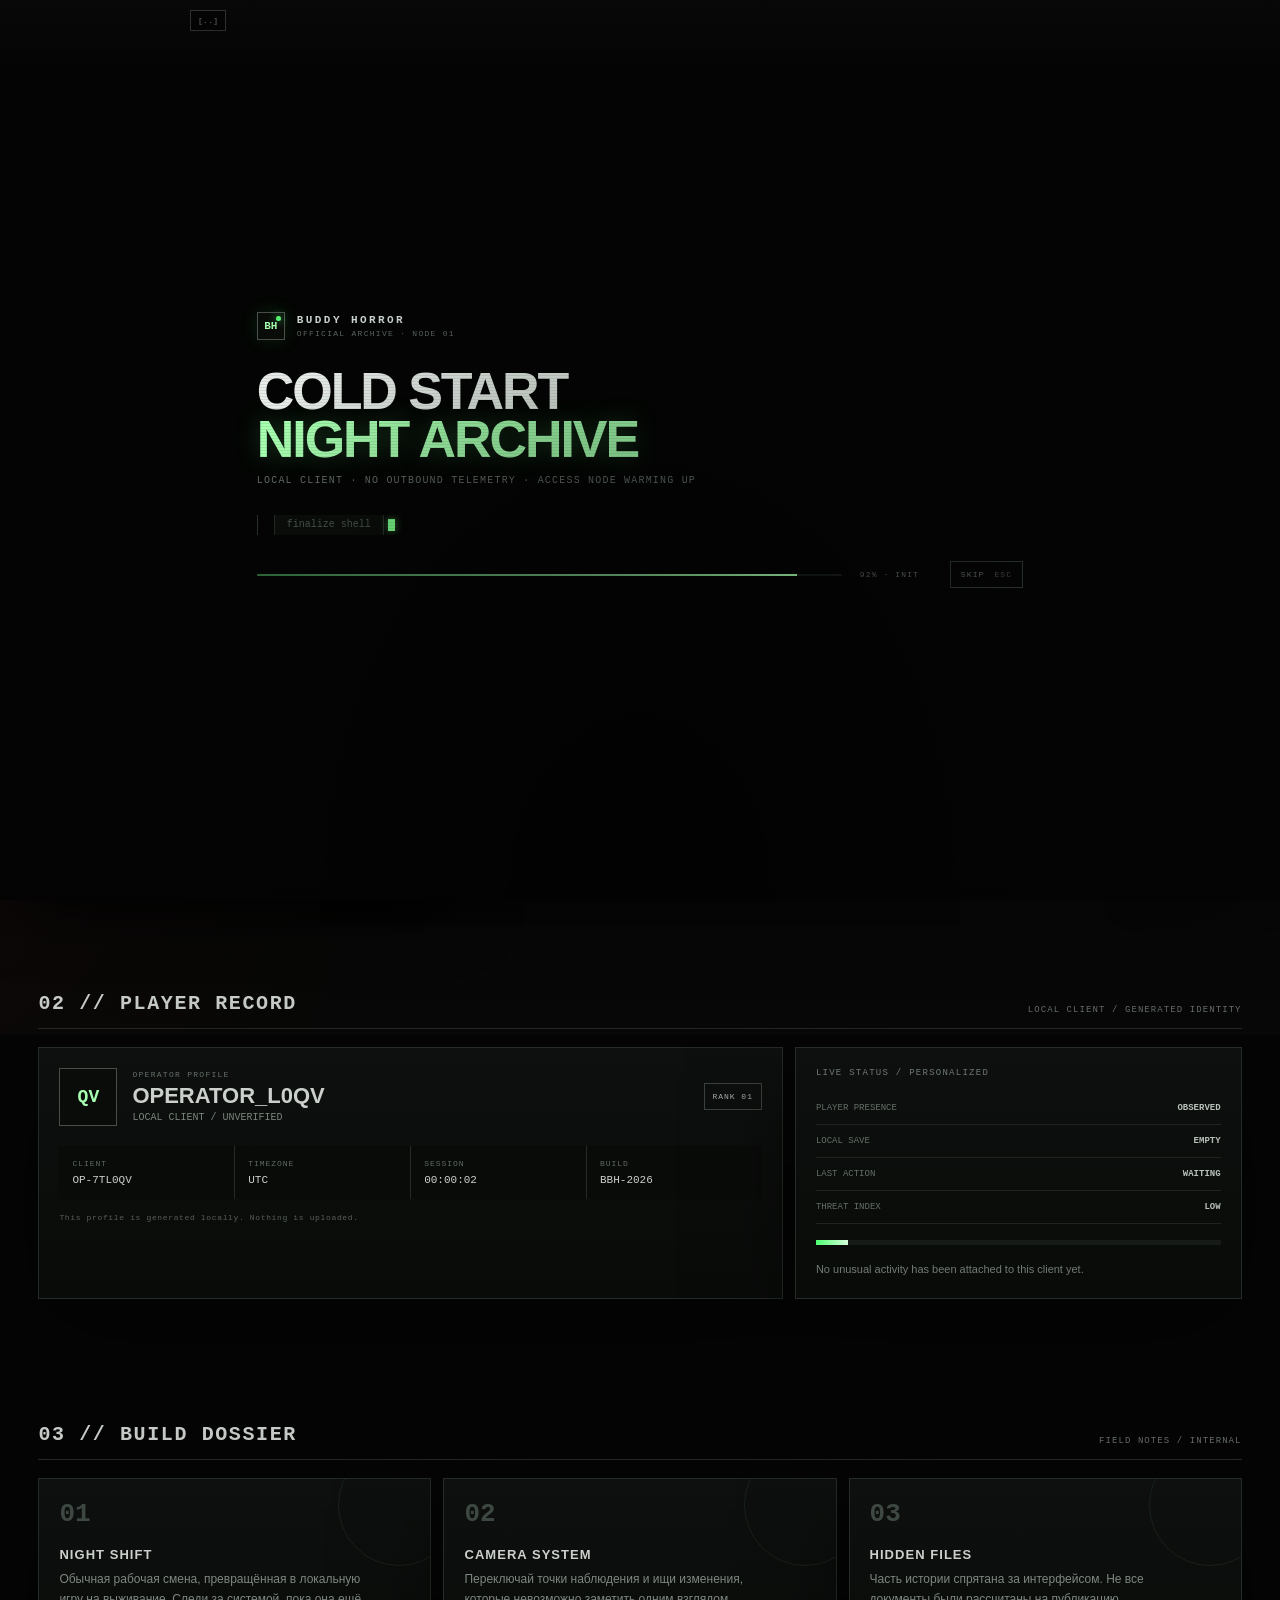
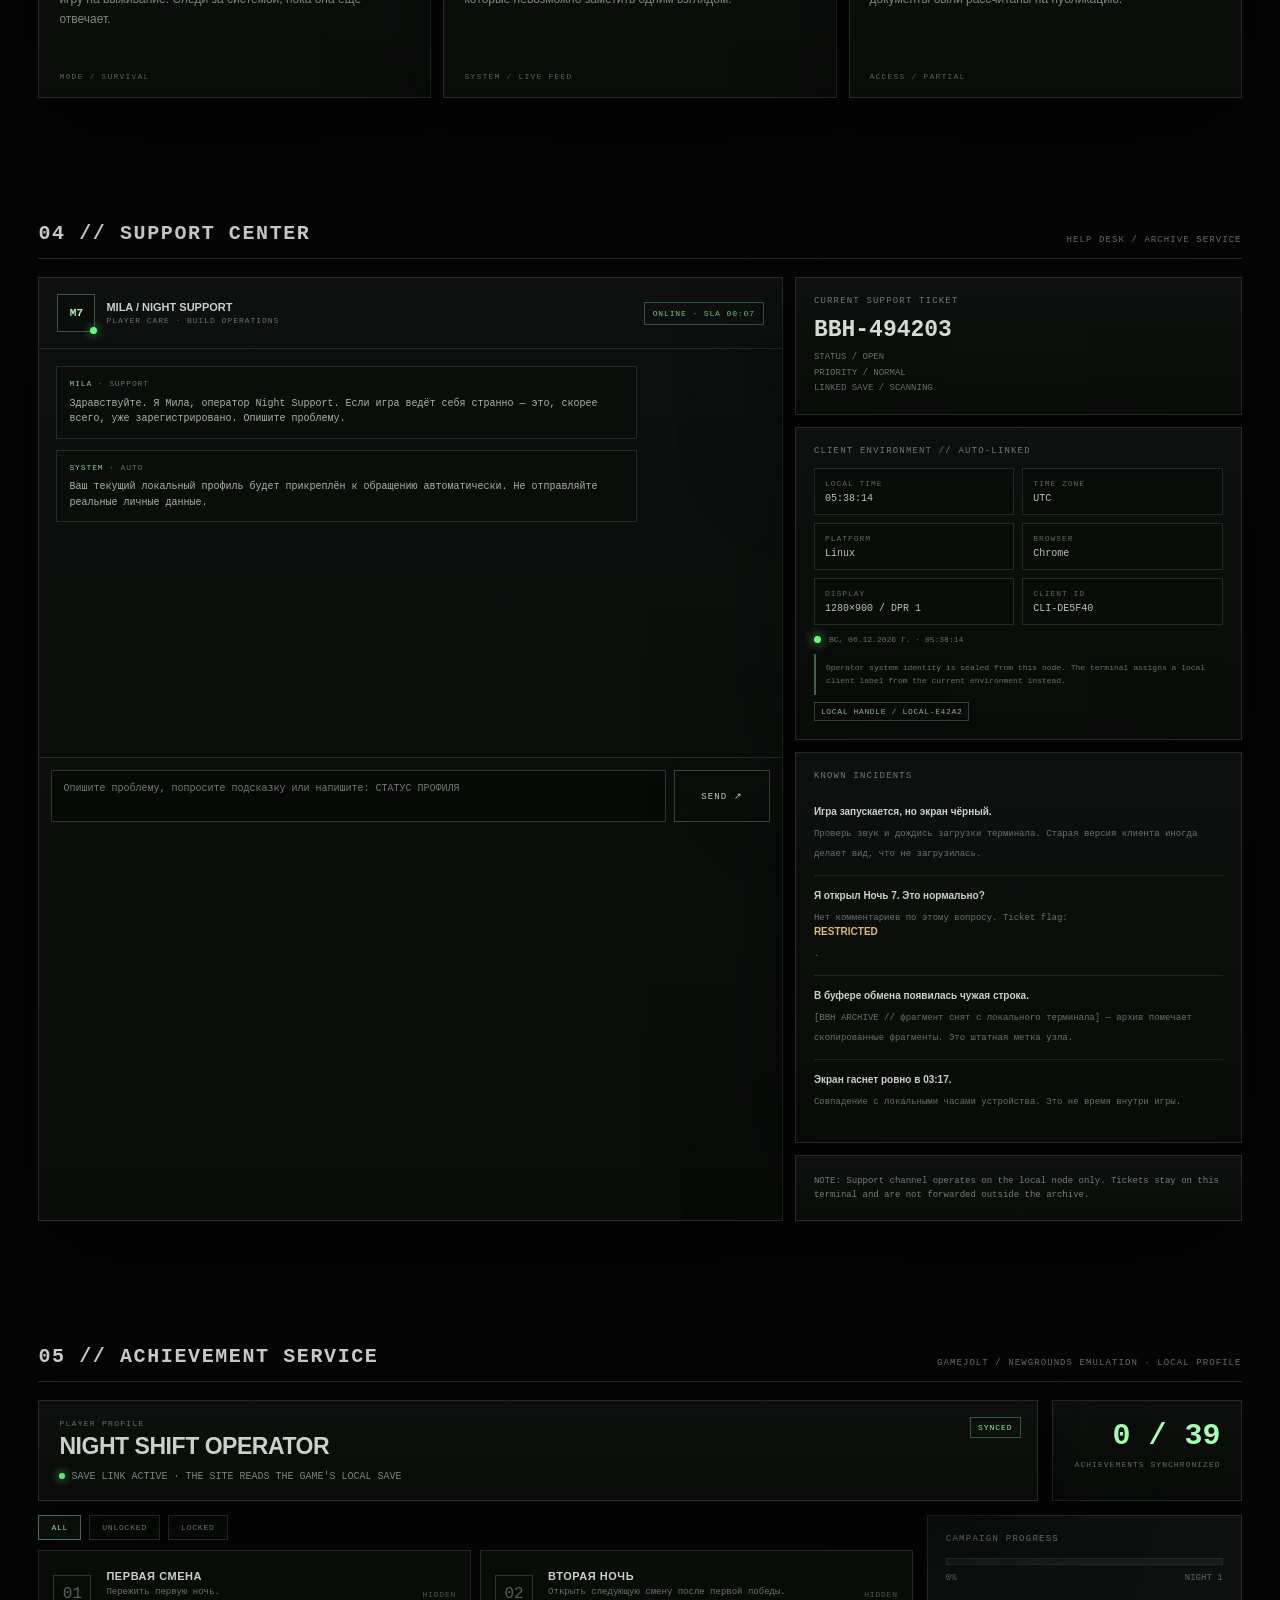
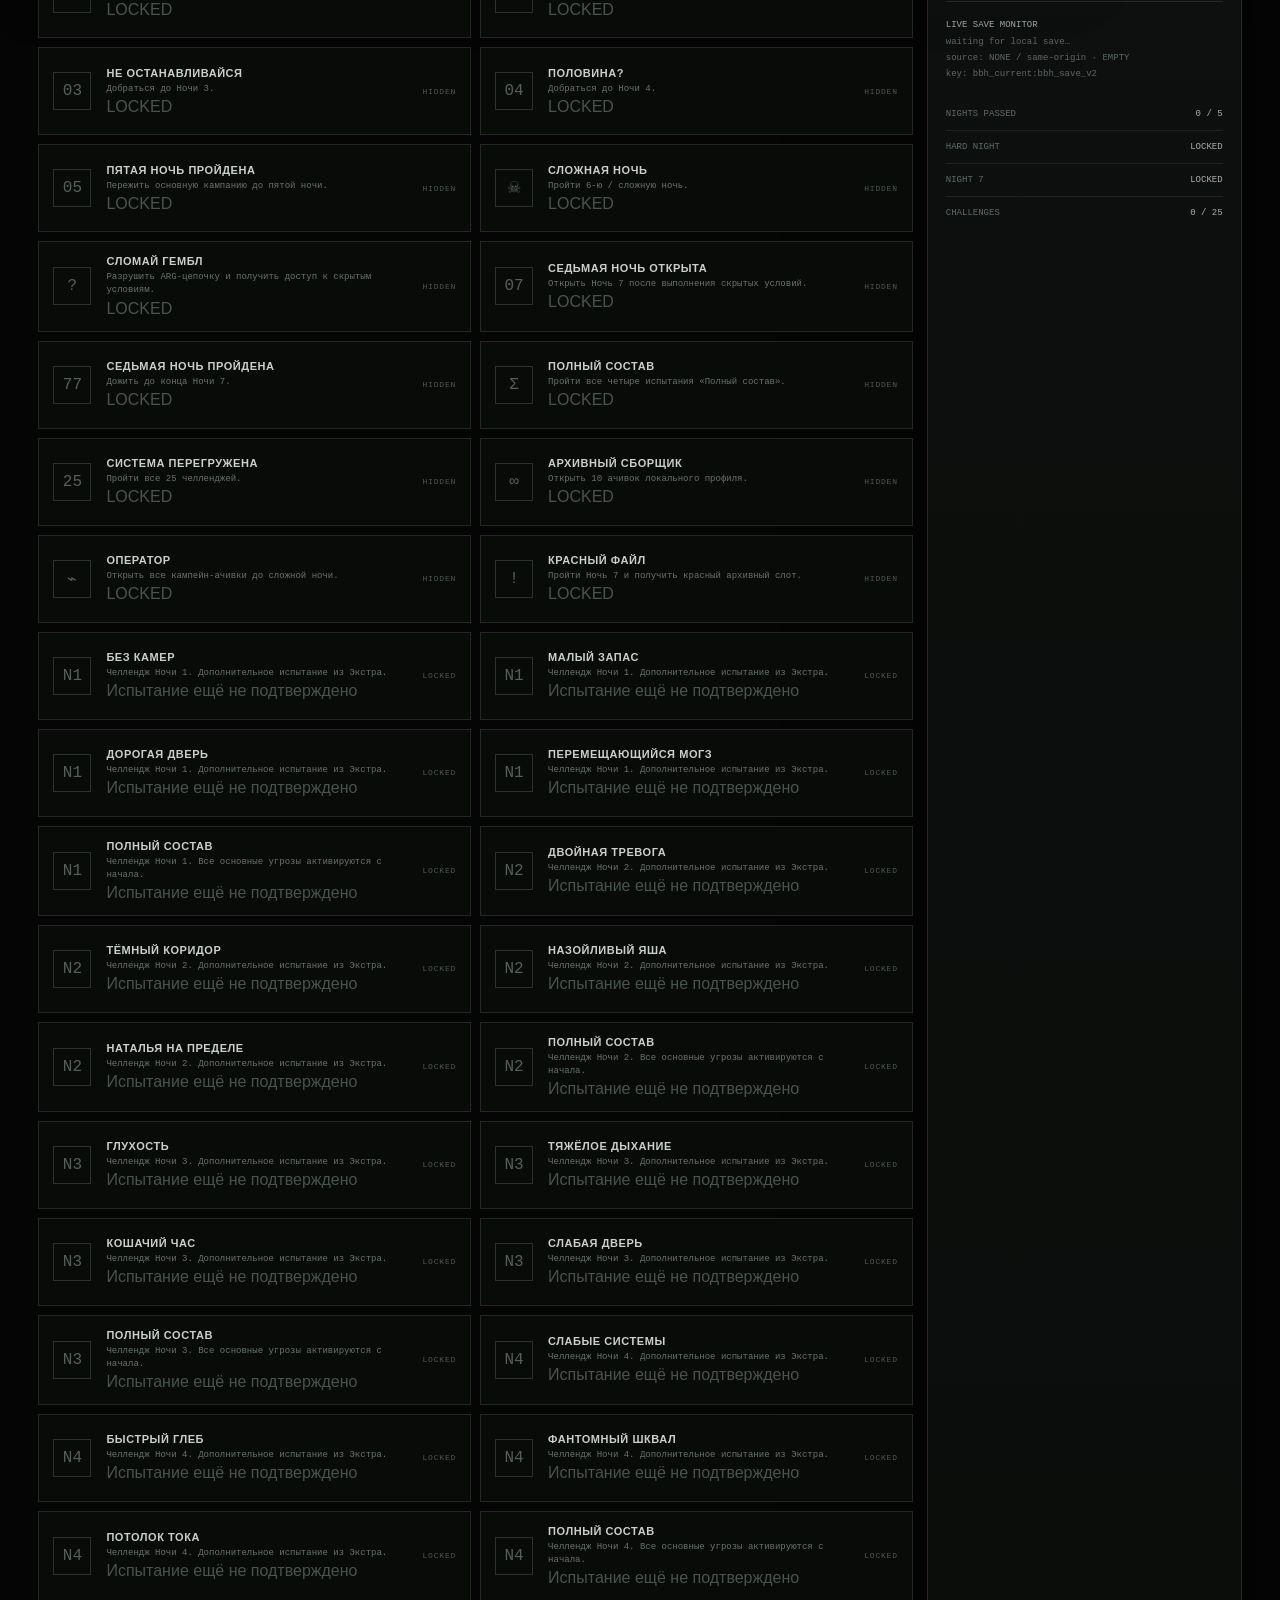
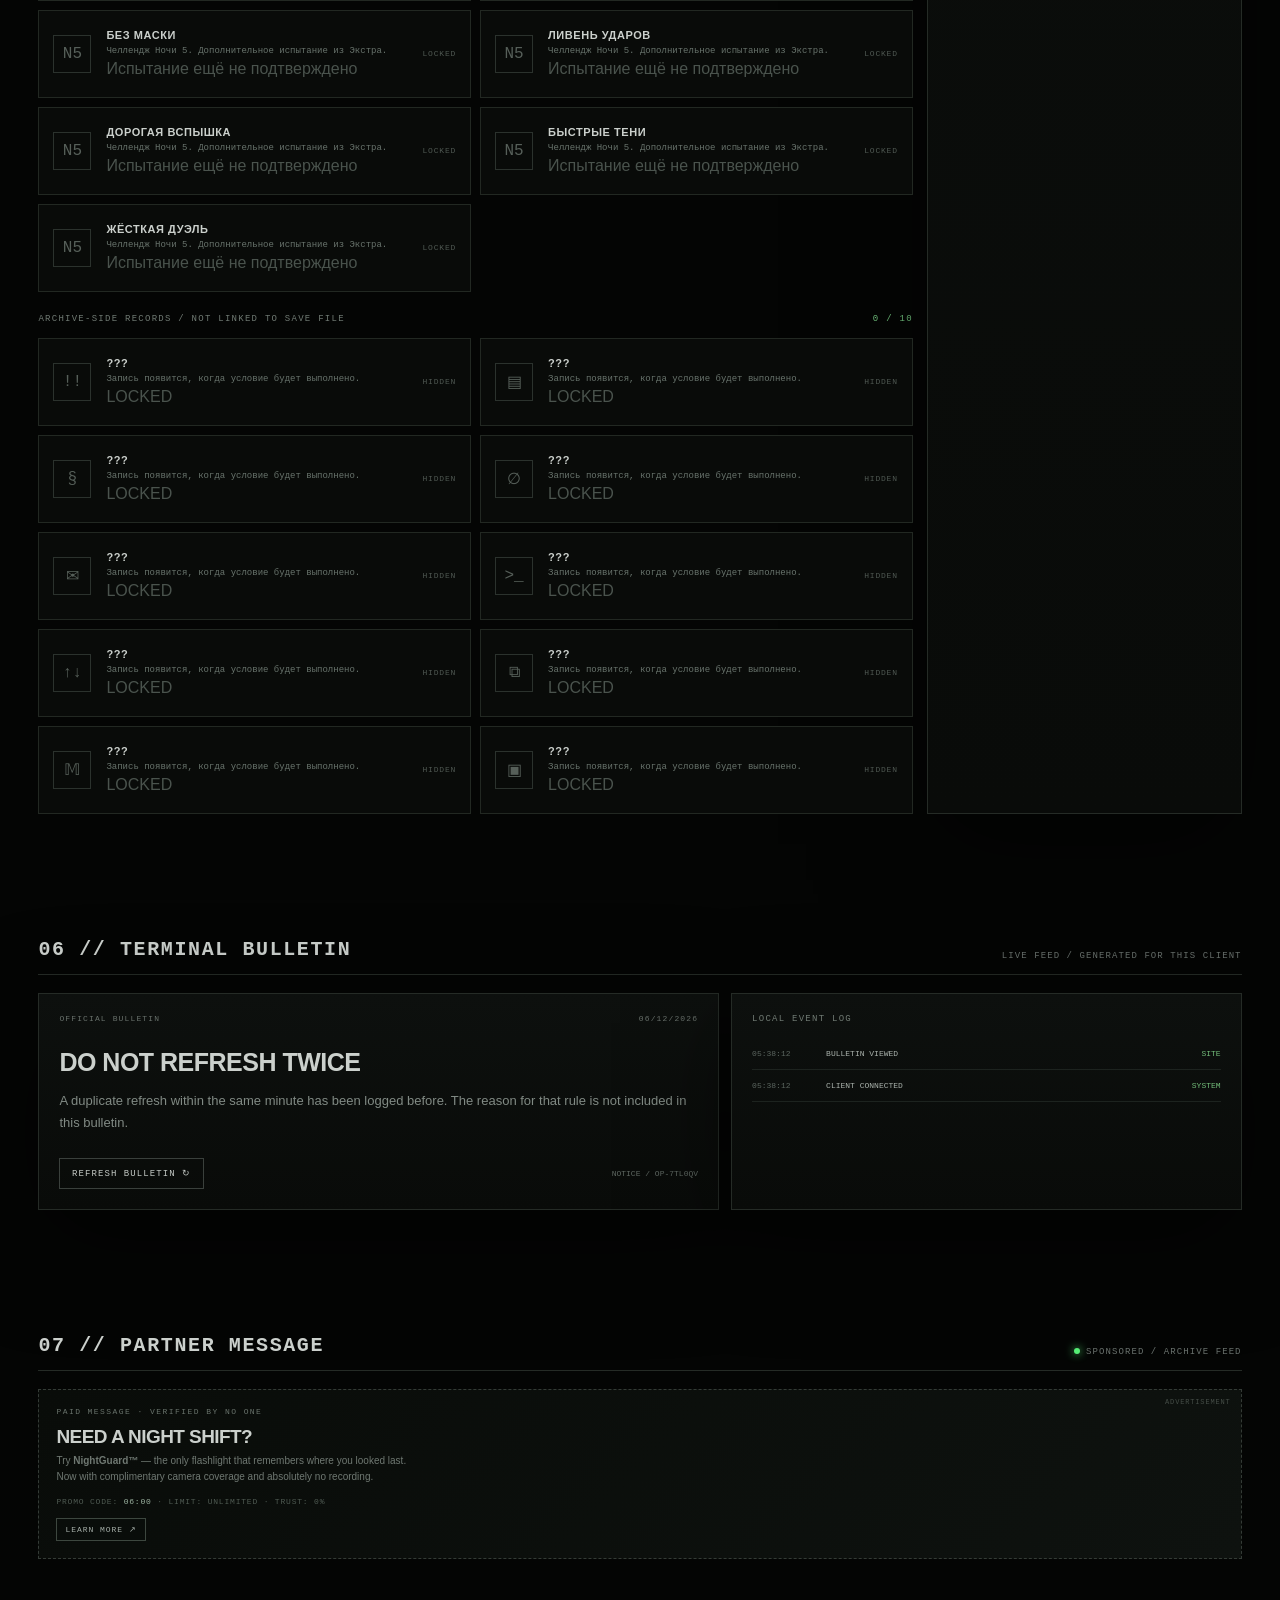
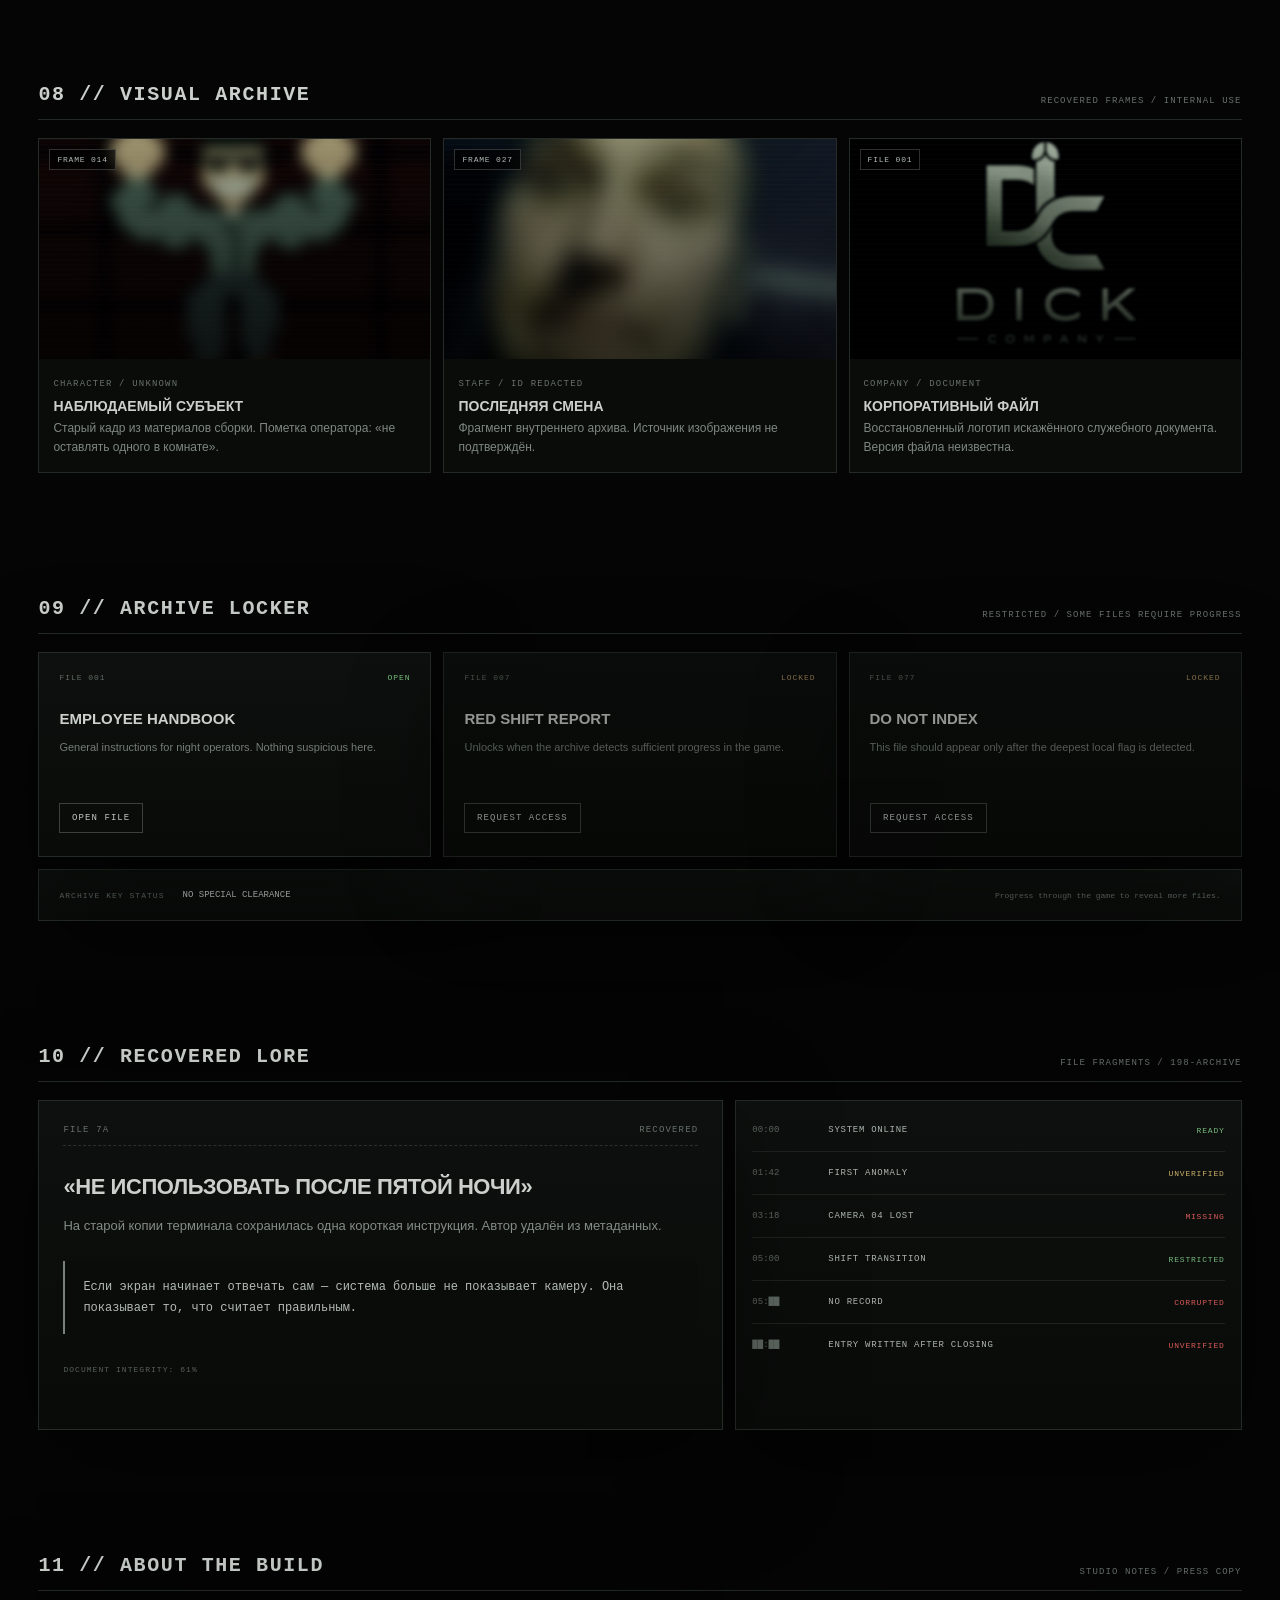
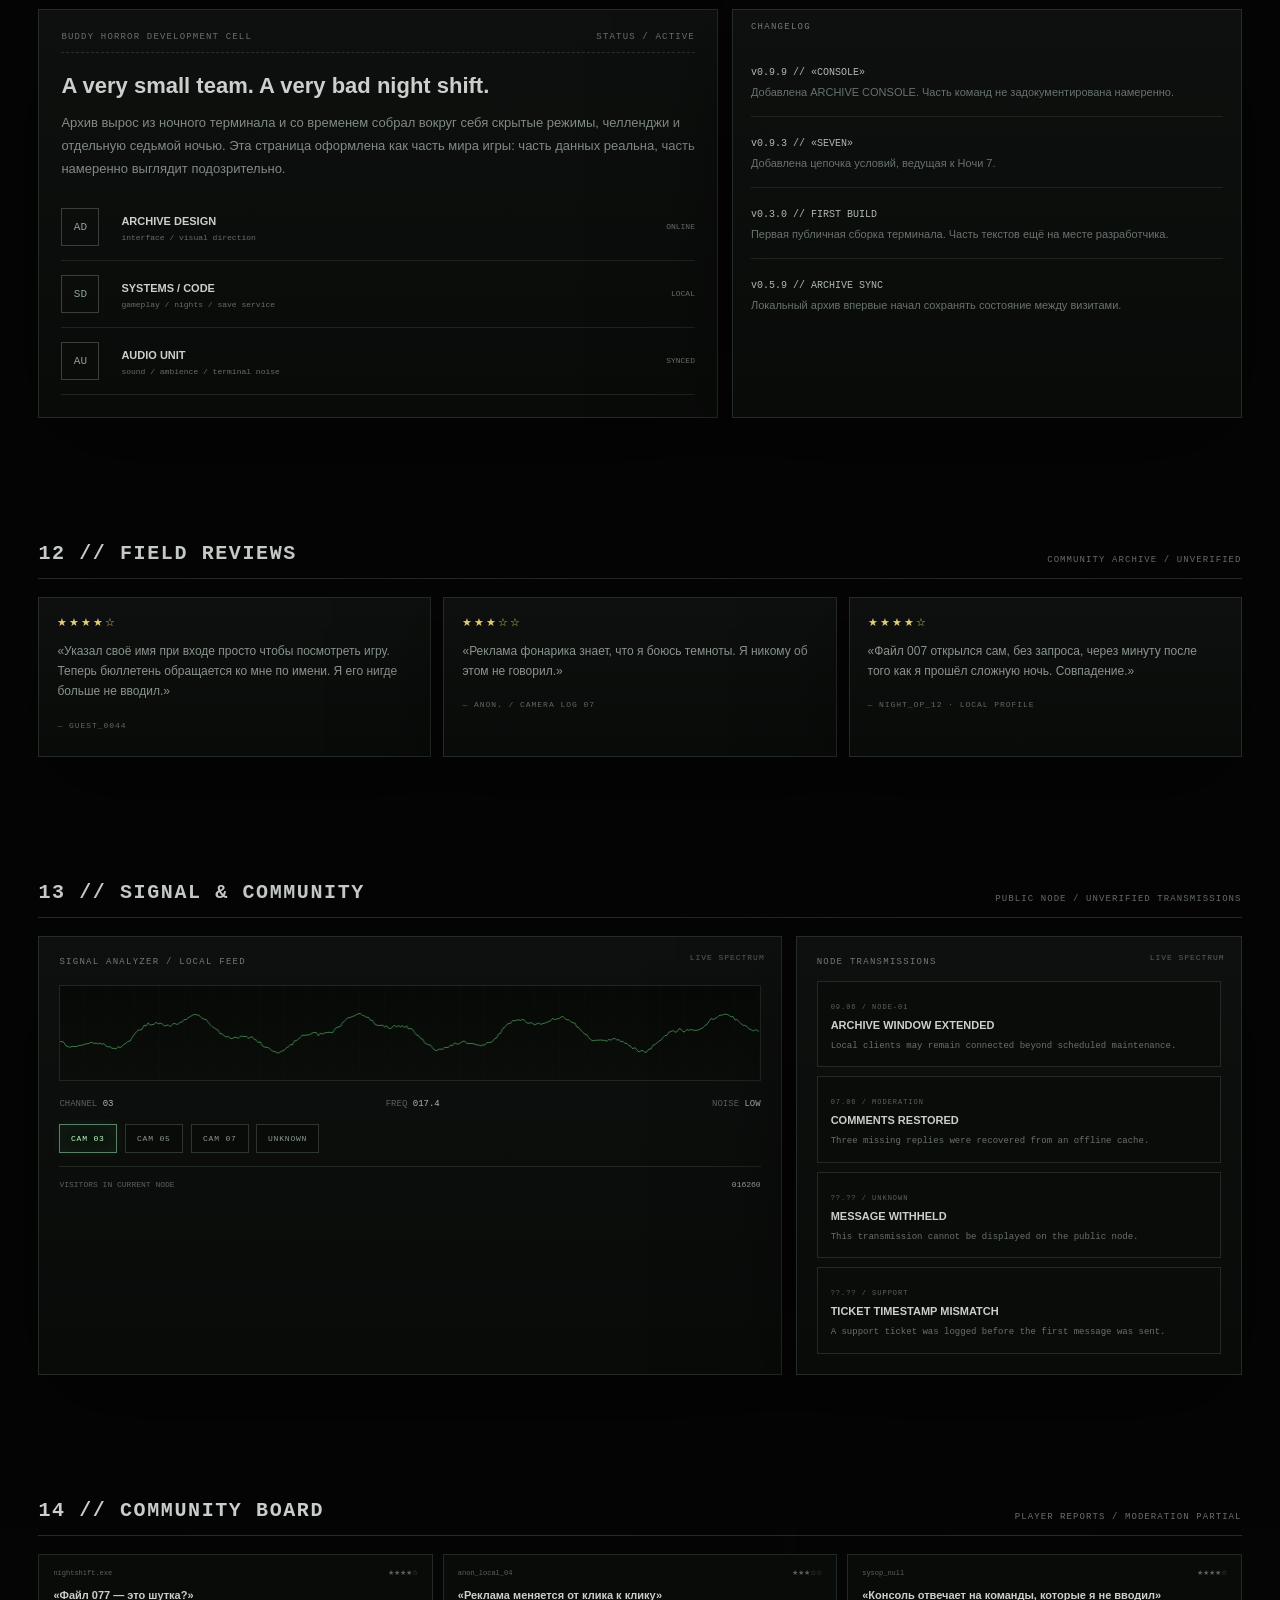
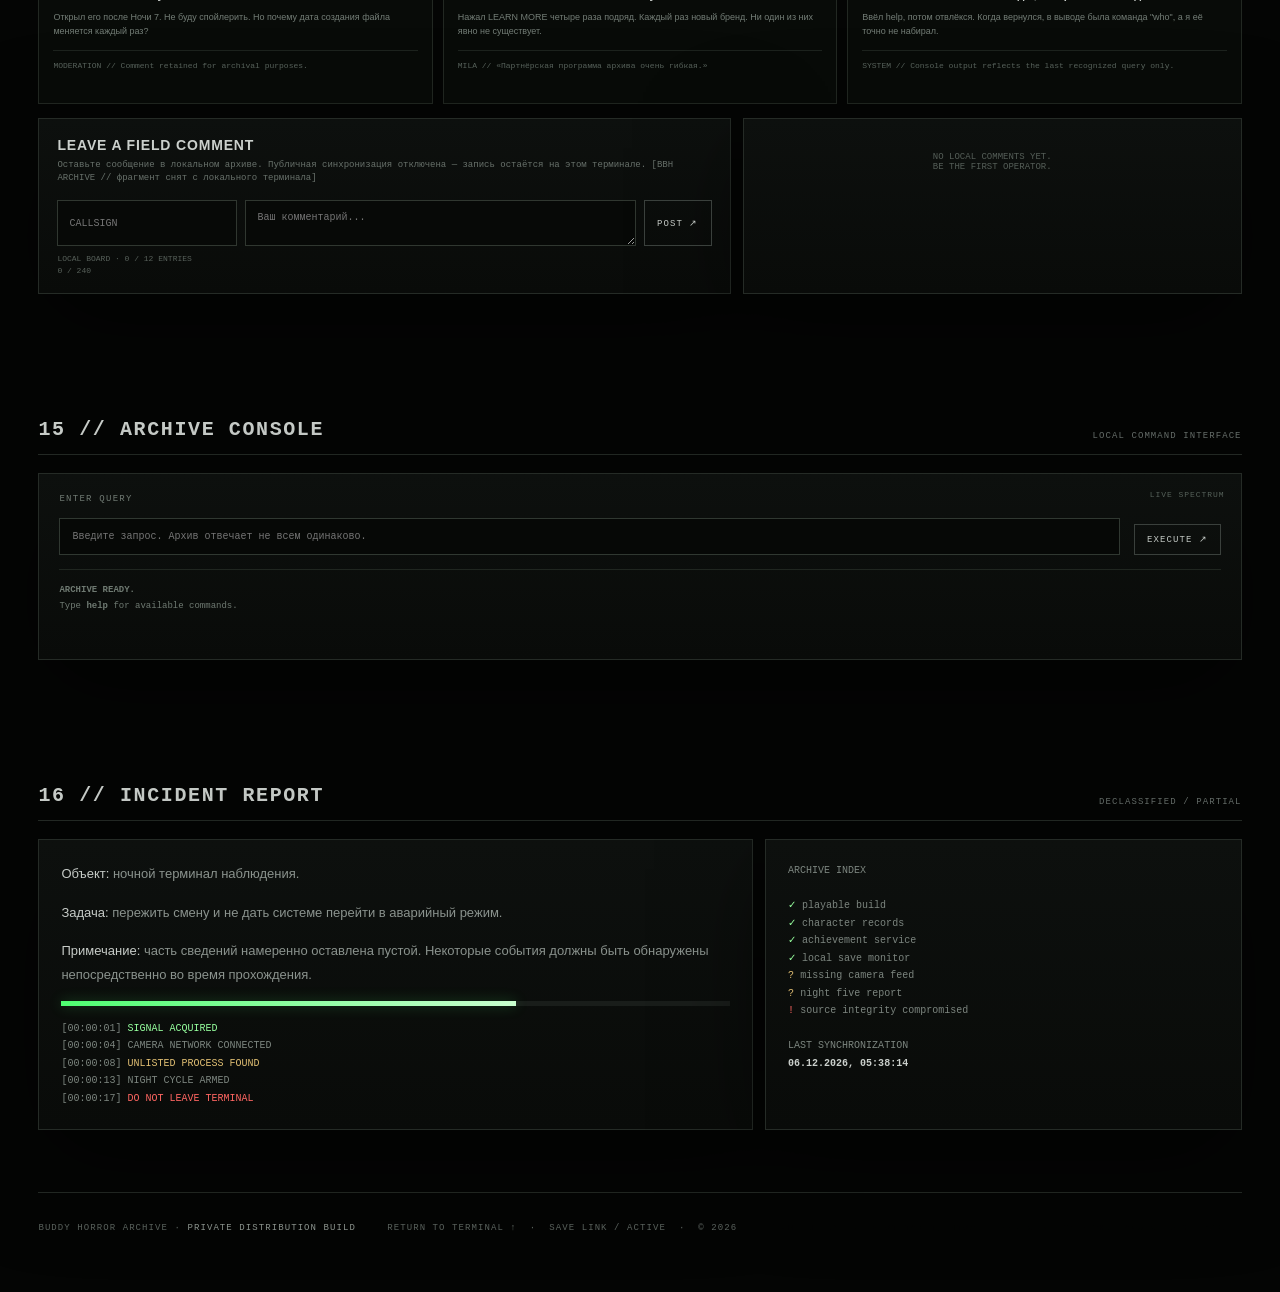
==== commit 4f37031f: "Add files via upload" ====
--- a/buddy_indev.html
+++ b/buddy_indev.html
@@ -17,7 +17,11 @@
 .enter-btn:not(:disabled):hover{box-shadow:0 0 0 1px rgba(138,255,151,.08),0 10px 28px rgba(60,180,80,.12),inset 0 0 22px rgba(95,220,115,.05)}
 @media (prefers-reduced-motion:reduce){.btn,.enter-btn,.signal-btn,.close,.rare-close,.locker-btn,.chat-send,.cookie-actions button,#commandRun{transition:none}.btn:hover,.enter-btn:hover,.signal-btn:hover,.close:hover,.rare-close:hover,.locker-btn:hover,.chat-send:hover,.cookie-actions button:hover,#commandRun:hover,.btn:active,.enter-btn:active,.signal-btn:active,.close:active,.rare-close:active,.locker-btn:active,.chat-send:active,.cookie-actions button:active,#commandRun:active{transform:none}}
 
-body:before{content:"";position:fixed;inset:0;pointer-events:none;z-index:80;opacity:.052;background:repeating-linear-gradient(0deg,transparent 0 3px,rgba(255,255,255,.56) 4px),radial-gradient(circle at 50% 18%,transparent 0 35%,#000 100%);mix-blend-mode:screen}
+body:before{content:"";position:fixed;inset:0;pointer-events:none;z-index:8;opacity:.052;transition:opacity .6s ease;background:repeating-linear-gradient(0deg,transparent 0 3px,rgba(255,255,255,.56) 4px),radial-gradient(circle at 50% 18%,transparent 0 35%,#000 100%);mix-blend-mode:screen}
+/* while the game is actually on screen, every ambient/creepy overlay effect is fully suppressed — no lag, no visual overlap with the iframe */
+body.game-active .bbh-flicker,body.game-active .bbh-static-canvas,body.game-active .bbh-subliminal,body.game-active .bbh-ghost-cursor,body.game-active .bbh-ctx-note,body.game-active #bbhBlackout,body.game-active .rare-event,body.game-active .toast-creepy{display:none!important;opacity:0!important}
+body.game-active{animation:none!important}
+body.game-active:after{animation:none!important}
 body:after{content:"";position:fixed;inset:-15%;pointer-events:none;z-index:-1;background:radial-gradient(circle at 50% 8%,rgba(132,255,155,.05),transparent 28%),radial-gradient(circle at 8% 85%,rgba(255,60,60,.03),transparent 24%),linear-gradient(180deg,#0a0c0a,#040504 55%,#070807);animation:breath 9s ease-in-out infinite}@keyframes breath{50%{filter:brightness(1.07)}}
 header{position:sticky;top:0;z-index:50;height:64px;border-bottom:1px solid var(--line);background:rgba(4,5,4,.9);backdrop-filter:blur(16px);display:flex;align-items:center;justify-content:space-between;padding:0 clamp(16px,4vw,64px)}
 .brand{display:flex;gap:11px;align-items:center}.logo{width:30px;height:30px;display:grid;place-items:center;border:1px solid #4c554d;color:var(--green);font:700 12px monospace;position:relative}.logo i{position:absolute;width:5px;height:5px;border-radius:50%;right:4px;top:4px;background:#58ff77;box-shadow:0 0 9px #58ff77}.brand h1{font-size:11px;letter-spacing:.24em;margin:0;font-family:monospace}.brand small{color:#616a64;letter-spacing:.16em;font:9px monospace}.nav{display:flex;gap:13px;align-items:center}.nav a{color:#79827b;text-decoration:none;font:9px monospace;letter-spacing:.13em;text-transform:uppercase;padding:8px 7px;border:1px solid transparent}.nav a:hover,.nav a.active{color:var(--green);border-color:#2d3630;background:#0a0d0a}
@@ -25,7 +29,7 @@
 .hero{padding:65px 0 48px;display:grid;grid-template-columns:1.18fr .82fr;gap:42px;align-items:end}.kicker{font:10px monospace;letter-spacing:.22em;color:#737b75;text-transform:uppercase}.kicker:before{content:"";display:inline-block;width:35px;height:1px;background:#4d564f;vertical-align:middle;margin-right:10px}.hero h2{font:800 clamp(42px,7vw,92px)/.9 Arial;margin:18px 0 16px;letter-spacing:-.065em;text-transform:uppercase;max-width:820px}.hero h2 span{color:var(--green)}.hero p{max-width:680px;color:#8a938d;font-size:14px;line-height:1.75;margin:0}.hero-side{border-left:1px solid var(--line);padding-left:26px}.stamp{font:10px monospace;letter-spacing:.15em;color:#6e7771;margin-bottom:16px}.stamp strong{color:var(--amber);font-weight:400}.facts{display:grid;grid-template-columns:1fr 1fr;gap:1px;background:var(--line);border:1px solid var(--line)}.fact{padding:15px;background:#090b09}.fact b{display:block;font:700 17px monospace;color:#d6dad7}.fact span{display:block;color:#69716d;font:9px monospace;letter-spacing:.1em;margin-top:5px}
 .panel{border:1px solid var(--line);background:linear-gradient(180deg,#0d100e,#090b09);box-shadow:var(--shadow)}.panel-head{height:44px;border-bottom:1px solid var(--line);display:flex;align-items:center;justify-content:space-between;padding:0 16px;font:9px monospace;letter-spacing:.14em;color:#79817c;text-transform:uppercase}.lights{display:flex;gap:6px}.lights i{width:6px;height:6px;border-radius:50%;background:#2d332f}.lights i:first-child{background:#5fff79;box-shadow:0 0 8px rgba(95,255,121,.7)}.lights i:nth-child(2){background:#b79e61}.lights i:nth-child(3){background:#4d5650}
 .section{padding:62px 0}.section-title{display:flex;align-items:end;justify-content:space-between;border-bottom:1px solid var(--line);padding-bottom:13px;margin-bottom:18px}.section-title h3{margin:0;font:700 20px monospace;letter-spacing:.08em;text-transform:uppercase}.section-title span{font:9px monospace;color:#69716d;letter-spacing:.12em}
-.game-wrap{padding:10px}.game-screen{position:relative;aspect-ratio:960/620;background:#000;overflow:hidden;border:1px solid #303530}.game-screen:after{content:"LIVE FEED // LOCAL CLIENT";position:absolute;left:14px;top:12px;color:#8d9690;font:9px monospace;letter-spacing:.16em;opacity:.78;pointer-events:none}.game-screen iframe{display:block;width:100%;height:100%;border:0}.playbar{padding:11px 14px 13px;display:flex;align-items:center;justify-content:space-between;gap:10px;border-top:1px solid var(--line);font:9px monospace;color:#6e7771;letter-spacing:.12em}.btn{background:transparent;border:1px solid #3a403c;color:#c3c8c4;padding:9px 12px;font:9px monospace;letter-spacing:.12em;cursor:pointer}.btn:hover{border-color:#8aff97;color:var(--green)}
+.game-wrap{padding:10px}.game-screen{position:relative;z-index:9;aspect-ratio:960/620;background:#000;overflow:hidden;border:1px solid #303530}.game-screen:after{content:"LIVE FEED // LOCAL CLIENT";position:absolute;left:14px;top:12px;color:#8d9690;font:9px monospace;letter-spacing:.16em;opacity:.78;pointer-events:none}.game-screen iframe{display:block;width:100%;height:100%;border:0}.playbar{padding:11px 14px 13px;display:flex;align-items:center;justify-content:space-between;gap:10px;border-top:1px solid var(--line);font:9px monospace;color:#6e7771;letter-spacing:.12em}.btn{background:transparent;border:1px solid #3a403c;color:#c3c8c4;padding:9px 12px;font:9px monospace;letter-spacing:.12em;cursor:pointer}.btn:hover{border-color:#8aff97;color:var(--green)}
 .dossier-grid{display:grid;grid-template-columns:repeat(3,1fr);gap:12px}.dossier-card{padding:20px;min-height:220px;position:relative;overflow:hidden}.dossier-card:before{content:"";position:absolute;right:-30px;top:-35px;width:120px;height:120px;border:1px solid rgba(170,255,180,.08);border-radius:50%}.dossier-icon{font:700 26px monospace;color:#3e4842}.dossier-card h4{font:700 13px Arial;letter-spacing:.08em;margin:18px 0 8px}.dossier-card p{margin:0;color:#7e8782;font-size:12px;line-height:1.65;max-width:320px}.dossier-foot{position:absolute;bottom:16px;left:20px;color:#59625c;font:8px monospace;letter-spacing:.15em}
 .grid{display:grid;grid-template-columns:repeat(3,1fr);gap:12px}.card{border:1px solid var(--line);background:var(--panel);overflow:hidden;position:relative}.card-media{height:220px;background:#050605;position:relative;overflow:hidden}.card-media img{width:100%;height:100%;object-fit:cover;filter:contrast(1.05) brightness(.74) saturate(.6);transition:.25s transform,.25s filter}.card:hover .card-media img{transform:scale(1.025);filter:contrast(1.08) brightness(.88) saturate(.7)}.card-media .scan{position:absolute;inset:0;background:linear-gradient(180deg,transparent,rgba(0,0,0,.6)),repeating-linear-gradient(0deg,transparent 0 4px,rgba(255,255,255,.03) 5px);pointer-events:none}.card-meta{padding:13px 14px 16px}.card-meta small{font:9px monospace;color:#68716b;letter-spacing:.13em}.card-meta h4{margin:8px 0 5px;font:700 14px Arial;text-transform:uppercase}.card-meta p{margin:0;color:#7e8782;font-size:12px;line-height:1.55}.tag{position:absolute;left:10px;top:10px;border:1px solid rgba(255,255,255,.18);background:rgba(0,0,0,.65);padding:5px 7px;font:8px monospace;color:#b4bdb7;letter-spacing:.1em}
 .lore-grid{display:grid;grid-template-columns:1.15fr .85fr;gap:12px}.file-sheet{padding:24px;min-height:330px;position:relative}.file-cap{display:flex;justify-content:space-between;font:9px monospace;color:#68716c;letter-spacing:.13em;border-bottom:1px dashed #292f2b;padding-bottom:10px}.file-sheet h4{font:700 22px/1.15 Arial;letter-spacing:-.02em;max-width:620px;margin:28px 0 15px}.file-sheet p{color:#838c86;font-size:13px;line-height:1.75;max-width:650px}.file-sheet blockquote{margin:24px 0 24px;padding:16px 18px;border-left:2px solid #78827a;background:#090c09;color:#b4bbb5;font:12px/1.7 monospace}.file-sheet small{font:8px monospace;color:#58615b;letter-spacing:.13em}.timeline{padding:8px 16px}.timeline-row{display:grid;grid-template-columns:64px 1fr auto;gap:12px;align-items:center;padding:16px 0;border-bottom:1px solid #1e231f;font:9px monospace}.timeline-row:last-child{border-bottom:0}.timeline-row span{color:#5f6862}.timeline-row b{font-weight:400;color:#acb4ae;letter-spacing:.08em}.timeline-row i{font-style:normal;color:#77bb7f;font-size:8px;letter-spacing:.1em}.timeline-row i.amber{color:#cdb26a}.timeline-row i.red{color:#d95a58}
@@ -34,14 +38,15 @@
 
 .profile-grid,.bulletin-grid,.locker-grid{display:grid;grid-template-columns:1.25fr .75fr;gap:12px}.identity-panel,.status-console,.bulletin-main,.event-log,.locker-card,.locker-status{padding:20px}.identity-head{display:grid;grid-template-columns:58px 1fr auto;gap:15px;align-items:center}.avatar-big{width:58px;height:58px;border:1px solid #465047;display:grid;place-items:center;font:700 18px monospace;color:var(--green);background:#090c09}.profile-code{font:8px monospace;color:#68716b;letter-spacing:.16em}.identity-head h4{margin:4px 0 3px;font:700 22px Arial;text-transform:uppercase}.profile-rank{border:1px solid #39423c;padding:8px;font:8px monospace;color:#a7b0aa;letter-spacing:.12em}.identity-stats{display:grid;grid-template-columns:repeat(4,1fr);gap:1px;background:var(--line);margin-top:20px}.identity-stats div{padding:13px;background:#090b09}.identity-stats span{display:block;font:8px monospace;color:#606a63;letter-spacing:.12em}.identity-stats b{display:block;margin-top:6px;font:11px monospace;color:#cbd0cc}.identity-foot{margin-top:14px;color:#565e59;font:8px monospace;letter-spacing:.08em}.status-row{display:flex;justify-content:space-between;padding:11px 0;border-bottom:1px solid #1d231f;font:9px monospace}.status-row span{color:#657069}.status-row b{color:#b8c0ba}.status-meter{height:5px;background:#171b18;margin:16px 0}.status-meter i{display:block;height:100%;width:18%;background:linear-gradient(90deg,#4eff71,#d7ffdc);transition:.5s}.status-console p{margin:12px 0 0;color:#727b75;font-size:11px;line-height:1.6}.bulletin-grid{grid-template-columns:1fr .75fr}.bulletin-stamp{display:flex;justify-content:space-between;font:8px monospace;color:#69716c;letter-spacing:.14em}.bulletin-main h4{font:700 25px Arial;margin:25px 0 10px;letter-spacing:-.02em}.bulletin-main p{max-width:720px;color:#818a84;font-size:13px;line-height:1.7}.bulletin-actions{display:flex;align-items:center;justify-content:space-between;gap:12px;margin-top:24px}.bulletin-actions span{font:8px monospace;color:#5f6862}.event-row{display:grid;grid-template-columns:65px 1fr auto;gap:9px;padding:11px 0;border-bottom:1px solid #1d231f;font:8px monospace}.event-row span{color:#5b655f}.event-row b{font-weight:400;color:#aab2ac}.event-row i{font-style:normal;color:#73bd7a}.locker-grid{grid-template-columns:repeat(3,1fr)}.locker-card{min-height:205px;position:relative}.locker-top{display:flex;justify-content:space-between;font:8px monospace;color:#626b65;letter-spacing:.12em}.locker-top b{font-weight:400;color:#7ac480}.locker-card h4{font:700 15px Arial;margin:28px 0 8px}.locker-card p{font-size:11px;line-height:1.65;color:#747d77;min-height:54px}.locker-card:not(.open){opacity:.72}.locker-card:not(.open) .locker-top b{color:#b59662}.locker-status{margin-top:12px;display:flex;align-items:center;gap:18px}.locker-status span{font:8px monospace;color:#606a63;letter-spacing:.13em}.locker-status b{font:9px monospace;color:#c4cbc6}.locker-status small{margin-left:auto;color:#5e6761;font:8px monospace}@media(max-width:900px){.profile-grid,.bulletin-grid,.locker-grid{grid-template-columns:1fr}.identity-stats{grid-template-columns:1fr 1fr}.nav{overflow-x:auto;max-width:60vw}.profile-rank{grid-column:2}.identity-head{grid-template-columns:58px 1fr}.locker-status{align-items:flex-start;flex-direction:column}.locker-status small{margin-left:0}}
 /* support center */
-.support-grid{display:grid;grid-template-columns:1.25fr .75fr;gap:12px}.support-chat{min-height:520px;display:flex;flex-direction:column}.chat-head{padding:16px 18px;border-bottom:1px solid var(--line);display:flex;justify-content:space-between;align-items:center}.agent{display:flex;gap:11px;align-items:center}.agent-avatar{width:38px;height:38px;border:1px solid #435048;display:grid;place-items:center;font:700 11px monospace;color:var(--green);position:relative;background:#090c09}.agent-avatar:after{content:"";position:absolute;width:7px;height:7px;border-radius:50%;right:-3px;bottom:-3px;background:#61ff7c;box-shadow:0 0 10px rgba(97,255,124,.7)}.agent-name{font:700 11px Arial;text-transform:uppercase}.agent-role{font:8px monospace;color:#67716b;margin-top:3px;letter-spacing:.12em}.chat-status{font:8px monospace;color:#73c57e;border:1px solid #2b5835;padding:6px 8px;letter-spacing:.11em}.chat-log{flex:1;padding:17px;display:flex;flex-direction:column;gap:11px;overflow:auto;min-height:310px;max-height:390px}.msg{max-width:82%;padding:11px 12px;border:1px solid #252b26;background:#0a0d0a;font:10px/1.55 monospace;color:#aab2ac}.msg.user{align-self:flex-end;background:#0d130f;border-color:#2f4a35}.msg .who{display:block;font-size:8px;letter-spacing:.11em;color:#657069;margin-bottom:5px}.msg .who b{font-weight:400;color:#8bc893}.chat-compose{border-top:1px solid var(--line);padding:12px;display:grid;grid-template-columns:1fr auto;gap:8px}.chat-input{width:100%;background:#070907;border:1px solid #303730;color:#c8cec9;min-height:46px;padding:10px 11px;resize:none;outline:none;font:10px/1.5 monospace}.chat-input:focus{border-color:#547a5c}.chat-send{min-width:96px}.typing{font:8px monospace;color:#58625b;padding:0 17px 12px;min-height:18px;letter-spacing:.1em}.support-side{display:flex;flex-direction:column;gap:12px}.ticket-panel{padding:18px}.ticket-title{font:9px monospace;color:#6f7972;letter-spacing:.13em;margin-bottom:11px}.ticket-number{font:700 23px monospace;color:#d6dbd7}.ticket-meta{margin-top:7px;font:9px/1.7 monospace;color:#68716b}.faq{padding:14px 0;border-top:1px solid #1d231f}.faq:first-of-type{border-top:0}.faq b{font:700 10px Arial;display:block;margin-bottom:5px}.faq span{font:9px/1.5 monospace;color:#68716b}.support-note{padding:18px;color:#737d76;font:9px/1.6 monospace}.support-launch{position:fixed;right:19px;bottom:19px;z-index:75;border:1px solid #3d6645;background:rgba(7,12,8,.94);color:#bafec1;padding:11px 13px;font:9px monospace;letter-spacing:.11em;box-shadow:0 14px 35px rgba(0,0,0,.5);cursor:pointer}.support-launch:hover{border-color:#87ff93;transform:translateY(-1px)}.support-launch .pulse{display:inline-block;width:6px;height:6px;border-radius:50%;background:#62ff78;box-shadow:0 0 10px #62ff78;margin-right:7px}.support-unread{display:none;position:absolute;right:-4px;top:-6px;width:16px;height:16px;border-radius:50%;background:#f05250;color:#fff;font:8px monospace;place-items:center}.support-unread.on{display:grid}
+.support-grid{display:grid;grid-template-columns:1.25fr .75fr;gap:12px}.support-chat{min-height:520px;display:flex;flex-direction:column}.chat-head{padding:16px 18px;border-bottom:1px solid var(--line);display:flex;justify-content:space-between;align-items:center}.agent{display:flex;gap:11px;align-items:center}.agent-avatar{width:38px;height:38px;border:1px solid #435048;display:grid;place-items:center;font:700 11px monospace;color:var(--green);position:relative;background:#090c09}.agent-avatar:after{content:"";position:absolute;width:7px;height:7px;border-radius:50%;right:-3px;bottom:-3px;background:#61ff7c;box-shadow:0 0 10px rgba(97,255,124,.7)}.agent-name{font:700 11px Arial;text-transform:uppercase}.agent-role{font:8px monospace;color:#67716b;margin-top:3px;letter-spacing:.12em}.chat-status{font:8px monospace;color:#73c57e;border:1px solid #2b5835;padding:6px 8px;letter-spacing:.11em}.chat-log{flex:1;padding:17px;display:flex;flex-direction:column;gap:11px;overflow:auto;min-height:310px;max-height:390px}.msg{max-width:82%;padding:11px 12px;border:1px solid #252b26;background:#0a0d0a;font:10px/1.55 monospace;color:#aab2ac}.msg.user{align-self:flex-end;background:#0d130f;border-color:#2f4a35}.msg .who{display:block;font-size:8px;letter-spacing:.11em;color:#657069;margin-bottom:5px}.msg .who b{font-weight:400;color:#8bc893}.chat-compose{border-top:1px solid var(--line);padding:12px;display:grid;grid-template-columns:1fr auto;gap:8px}.chat-input{width:100%;background:#070907;border:1px solid #303730;color:#c8cec9;min-height:46px;padding:10px 11px;resize:none;outline:none;font:10px/1.5 monospace}.chat-input:focus{border-color:#547a5c}.chat-send{min-width:96px}.typing{font:8px monospace;color:#58625b;padding:0 17px 12px;min-height:18px;letter-spacing:.1em}.support-side{display:flex;flex-direction:column;gap:12px}.ticket-panel{padding:18px}.ticket-title{font:9px monospace;color:#6f7972;letter-spacing:.13em;margin-bottom:11px}.ticket-number{font:700 23px monospace;color:#d6dbd7}.ticket-meta{margin-top:7px;font:9px/1.7 monospace;color:#68716b}.faq{padding:14px 0;border-top:1px solid #1d231f}.faq:first-of-type{border-top:0}.faq b{font:700 10px Arial;display:block;margin-bottom:5px}.faq span{font:9px/1.5 monospace;color:#68716b}.support-note{padding:18px;color:#737d76;font:9px/1.6 monospace}
+.user-comment.ghost{border-color:#3a2a2a;background:#0c0909}.user-comment.ghost b{color:#d16b65}.user-comment.ghost p{color:#8a7a7a;font-style:italic}.support-launch{position:fixed;right:19px;bottom:19px;z-index:75;border:1px solid #3d6645;background:rgba(7,12,8,.94);color:#bafec1;padding:11px 13px;font:9px monospace;letter-spacing:.11em;box-shadow:0 14px 35px rgba(0,0,0,.5);cursor:pointer}.support-launch:hover{border-color:#87ff93;transform:translateY(-1px)}.support-launch .pulse{display:inline-block;width:6px;height:6px;border-radius:50%;background:#62ff78;box-shadow:0 0 10px #62ff78;margin-right:7px}.support-unread{display:none;position:absolute;right:-4px;top:-6px;width:16px;height:16px;border-radius:50%;background:#f05250;color:#fff;font:8px monospace;place-items:center}.support-unread.on{display:grid}
 /* achievements */
-.achievement-head{display:grid;grid-template-columns:1fr auto;gap:14px;align-items:stretch;margin-bottom:14px}.profile-card{padding:18px 20px;position:relative;overflow:hidden}.profile-card:after{content:"SYNCED";position:absolute;right:16px;top:16px;font:8px monospace;color:#7cff8a;border:1px solid #285c33;padding:5px 7px;letter-spacing:.12em}.profile-label{font:8px monospace;color:#66716a;letter-spacing:.16em}.profile-name{font:700 23px Arial;margin:5px 0 11px;letter-spacing:-.02em}.profile-sub{font:10px monospace;color:#7a847e}.achievement-count{min-width:190px;padding:18px 20px;text-align:right}.achievement-count b{display:block;font:700 30px monospace;color:var(--green)}.achievement-count span{font:8px monospace;color:#66716a;letter-spacing:.13em}.ach-layout{display:grid;grid-template-columns:1fr .36fr;gap:14px}.ach-list{display:grid;grid-template-columns:repeat(2,1fr);gap:9px}.ach{border:1px solid #222822;background:#090b09;padding:13px 14px;display:grid;grid-template-columns:42px 1fr auto;gap:11px;align-items:center;min-height:88px;position:relative;overflow:hidden;transition:.2s}.ach.unlocked{border-color:#315d39;background:linear-gradient(180deg,#0c130e,#090c09)}.ach.unlocked:before{content:"";position:absolute;inset:0;background:linear-gradient(90deg,rgba(105,255,124,.04),transparent 50%);pointer-events:none}.ach-icon{width:38px;height:38px;border:1px solid #2b322d;display:grid;place-items:center;font:16px monospace;color:#565f59}.ach.unlocked .ach-icon{border-color:#39734a;color:var(--green);box-shadow:0 0 16px rgba(79,220,114,.08)}.ach-title{font:700 11px Arial;text-transform:uppercase;letter-spacing:.05em;margin-bottom:4px}.ach-desc{font:9px monospace;color:#68736c;line-height:1.45}.ach-meta{font:8px monospace;letter-spacing:.1em;text-align:right;color:#4f5852}.ach.unlocked .ach-meta{color:#75c982}.ach-ghost{display:block;margin-top:2px;color:#4a534d}.ach.unlocked .ach-ghost{display:none}.ach-side{padding:18px}.side-title{font:9px monospace;color:#707a73;letter-spacing:.14em;margin-bottom:14px}.progressbar{height:7px;background:#171b18;border:1px solid #232923}.progressbar i{display:block;height:100%;width:0%;background:linear-gradient(90deg,#5adc73,#c5ffc8);box-shadow:0 0 10px rgba(80,220,115,.16);transition:.4s}.progress-num{display:flex;justify-content:space-between;margin-top:8px;font:9px monospace;color:#5d6760}.sync-log{margin-top:18px;border-top:1px solid var(--line);padding-top:15px;font:9px/1.8 monospace;color:#5f6862}.sync-log strong{color:#9fa8a2;font-weight:400}.mini-stat{padding:11px 0;border-bottom:1px solid #1d231e;display:flex;justify-content:space-between;font:9px monospace}.mini-stat:last-child{border-bottom:0}.mini-stat span{color:#626c65}.mini-stat b{font-weight:400;color:#aab1ac}
+.achievement-head{display:grid;grid-template-columns:1fr auto;gap:14px;align-items:stretch;margin-bottom:14px}.profile-card{padding:18px 20px;position:relative;overflow:hidden}.profile-card:after{content:"SYNCED";position:absolute;right:16px;top:16px;font:8px monospace;color:#7cff8a;border:1px solid #285c33;padding:5px 7px;letter-spacing:.12em}.profile-label{font:8px monospace;color:#66716a;letter-spacing:.16em}.profile-name{font:700 23px Arial;margin:5px 0 11px;letter-spacing:-.02em}.profile-sub{font:10px monospace;color:#7a847e}.achievement-count{min-width:190px;padding:18px 20px;text-align:right}.achievement-count b{display:block;font:700 30px monospace;color:var(--green)}.achievement-count span{font:8px monospace;color:#66716a;letter-spacing:.13em}.ach-layout{display:grid;grid-template-columns:1fr .36fr;gap:14px}.ach-filter{display:flex;gap:8px;margin-bottom:10px}.ach-filter-btn{border:1px solid #2d352f;background:#080b08;color:#8d9991;padding:7px 12px;font:8px monospace;letter-spacing:.1em;cursor:pointer}.ach-filter-btn:hover,.ach-filter-btn.active{border-color:#5c8064;color:#b8ffc0;background:#0c130e}.ach-list{display:grid;grid-template-columns:repeat(2,1fr);gap:9px}.ach-list.filter-unlocked .ach:not(.unlocked){display:none}.ach-list.filter-locked .ach.unlocked{display:none}.ach{border:1px solid #222822;background:#090b09;padding:13px 14px;display:grid;grid-template-columns:42px 1fr auto;gap:11px;align-items:center;min-height:88px;position:relative;overflow:hidden;transition:.2s}.ach.unlocked{border-color:#315d39;background:linear-gradient(180deg,#0c130e,#090c09)}.ach.unlocked:before{content:"";position:absolute;inset:0;background:linear-gradient(90deg,rgba(105,255,124,.04),transparent 50%);pointer-events:none}.ach-icon{width:38px;height:38px;border:1px solid #2b322d;display:grid;place-items:center;font:16px monospace;color:#565f59}.ach.unlocked .ach-icon{border-color:#39734a;color:var(--green);box-shadow:0 0 16px rgba(79,220,114,.08)}.ach-title{font:700 11px Arial;text-transform:uppercase;letter-spacing:.05em;margin-bottom:4px}.ach-desc{font:9px monospace;color:#68736c;line-height:1.45}.ach-meta{font:8px monospace;letter-spacing:.1em;text-align:right;color:#4f5852}.ach.unlocked .ach-meta{color:#75c982}.ach-ghost{display:block;margin-top:2px;color:#4a534d}.ach.unlocked .ach-ghost{display:none}.ach-side{padding:18px}.side-title{font:9px monospace;color:#707a73;letter-spacing:.14em;margin-bottom:14px}.progressbar{height:7px;background:#171b18;border:1px solid #232923}.progressbar i{display:block;height:100%;width:0%;background:linear-gradient(90deg,#5adc73,#c5ffc8);box-shadow:0 0 10px rgba(80,220,115,.16);transition:.4s}.progress-num{display:flex;justify-content:space-between;margin-top:8px;font:9px monospace;color:#5d6760}.sync-log{margin-top:18px;border-top:1px solid var(--line);padding-top:15px;font:9px/1.8 monospace;color:#5f6862}.sync-log strong{color:#9fa8a2;font-weight:400}.mini-stat{padding:11px 0;border-bottom:1px solid #1d231e;display:flex;justify-content:space-between;font:9px monospace}.mini-stat:last-child{border-bottom:0}.mini-stat span{color:#626c65}.mini-stat b{font-weight:400;color:#aab1ac}
 /* studio/reviews */
 .review-grid{display:grid;grid-template-columns:1fr 1fr 1fr;gap:12px}.review{padding:18px;min-height:160px}.stars{color:#e4ca75;letter-spacing:2px;font-size:11px}.review p{font-size:12px;color:#8a938d;line-height:1.7}.review small{font:8px monospace;color:#5f6862;letter-spacing:.12em}.studio{padding:22px}.studio-grid{display:grid;grid-template-columns:1fr .75fr;gap:14px}.team-row{display:grid;grid-template-columns:48px 1fr auto;gap:12px;align-items:center;padding:14px 0;border-bottom:1px solid #1f241f}.avatar{width:38px;height:38px;border:1px solid #38403a;display:grid;place-items:center;color:#8ba492;font:11px monospace}.team-row strong{font:700 11px Arial}.team-row small{display:block;color:#646e67;font:8px monospace;margin-top:4px}.team-row em{font:8px monospace;color:#6c766f;font-style:normal}.changelog{padding:6px 18px}.change{padding:15px 0;border-bottom:1px solid #1f241f}.change:last-child{border-bottom:0}.change b{color:#aeb7b0;font:10px monospace}.change span{display:block;color:#68726b;font-size:11px;line-height:1.55;margin-top:5px}
 .footer{padding:30px 0 55px;border-top:1px solid var(--line);display:flex;justify-content:space-between;color:#59615c;font:9px monospace;letter-spacing:.12em}.footer strong{color:#8b938d;font-weight:400}.footer a{color:inherit;text-decoration:none}.footer a:hover{color:var(--green)}
 /* modal + achievement toast */
-.modal{position:fixed;inset:0;background:rgba(0,0,0,.78);backdrop-filter:blur(10px);display:none;align-items:center;justify-content:center;padding:24px;z-index:70}.modal.open{display:flex}.modal-box{width:min(1100px,95vw);background:#090b09;border:1px solid #4a514c;box-shadow:0 40px 150px rgba(0,0,0,.8)}.modal-top{height:45px;border-bottom:1px solid var(--line);display:flex;justify-content:space-between;align-items:center;padding:0 14px;font:9px monospace;color:#7a837e;letter-spacing:.14em}.modal-stage{padding:14px}.modal-stage img{display:block;width:100%;max-height:72vh;object-fit:contain;background:#000}.close{background:transparent;border:1px solid #303630;color:#b9bfbb;padding:6px 9px;cursor:pointer}.hint{padding:0 14px 12px;color:#5f6762;font:9px monospace}
+.modal{position:fixed;inset:0;background:rgba(0,0,0,.78);backdrop-filter:blur(10px);display:none;align-items:center;justify-content:center;padding:24px;z-index:70}.modal.open{display:flex}.modal-box{width:min(1100px,95vw);background:#090b09;border:1px solid #4a514c;box-shadow:0 40px 150px rgba(0,0,0,.8)}.modal-top{height:45px;border-bottom:1px solid var(--line);display:flex;justify-content:space-between;align-items:center;padding:0 14px;font:9px monospace;color:#7a837e;letter-spacing:.14em}.modal-stage{padding:14px;position:relative}.modal-stage img{display:block;width:100%;max-height:72vh;object-fit:contain;background:#000}.modal-nav{position:absolute;top:50%;transform:translateY(-50%);width:38px;height:38px;border:1px solid #3a413c;background:rgba(8,11,8,.72);color:#c3c8c4;font:20px Arial;line-height:1;cursor:pointer;display:grid;place-items:center;z-index:2}.modal-nav:hover{border-color:#8aff97;color:var(--green)}.modal-prev{left:24px}.modal-next{right:24px}.modal-nav:disabled{opacity:.25;cursor:default}.modal-nav:disabled:hover{border-color:#3a413c;color:#c3c8c4}.close{background:transparent;border:1px solid #303630;color:#b9bfbb;padding:6px 9px;cursor:pointer}.hint{padding:0 14px 12px;color:#5f6762;font:9px monospace}
 .locker-doc{padding:22px 26px;max-height:72vh;overflow:auto;background:#07090701;color:#c4cac5;font:12px/1.75 monospace}.locker-doc h5{margin:0 0 14px;font:700 15px Arial;letter-spacing:.04em;color:#9fe7a8}.locker-doc p{margin:0 0 12px}.locker-doc .redact{background:#0d0b0b;border:1px solid #392321;color:#a56a65;padding:10px 12px;margin:14px 0;font:10px/1.6 monospace}.locker-doc .stamp{color:#5f6862;font:9px monospace;letter-spacing:.12em;margin-top:18px;border-top:1px solid #1d231e;padding-top:12px}
 
 .game-launch-panel{margin:12px 10px 0;border:1px solid #2f3a31;background:linear-gradient(180deg,#0b100c,#070907);padding:16px 17px;display:flex;align-items:center;justify-content:space-between;gap:20px;box-shadow:inset 0 1px 0 rgba(170,255,180,.025)}
@@ -56,7 +61,7 @@
 .game-wrap.game-starting{display:block}
 .game-wrap.game-starting .game-loading-overlay{display:flex}
 .game-loading-overlay{display:none;position:absolute;inset:0;align-items:center;justify-content:center;background:rgba(2,4,2,.72);backdrop-filter:blur(3px);z-index:4;font:9px monospace;letter-spacing:.14em;color:#a6ffb1;pointer-events:none}
-#full:disabled{opacity:.38;cursor:not-allowed}
+
 @media(max-width:760px){.game-launch-panel{align-items:flex-start;flex-direction:column}.game-launch-actions{width:100%;justify-content:space-between}.game-launch-actions span{white-space:normal}}
 
 #achToastStack{position:fixed;right:18px;top:76px;z-index:100;display:flex;flex-direction:column;gap:9px;width:min(370px,calc(100vw - 36px));pointer-events:none}.toast{border:1px solid #355d3b;background:linear-gradient(180deg,rgba(11,19,13,.98),rgba(6,10,7,.98));box-shadow:0 18px 60px rgba(0,0,0,.55),0 0 24px rgba(76,221,107,.08);padding:12px 13px;display:grid;grid-template-columns:30px 1fr;gap:10px;animation:toastIn .35s ease both}.toast.fade{animation:toastOut .5s ease both}.toast-icon{width:28px;height:28px;border:1px solid #40784b;display:grid;place-items:center;color:var(--green);font:13px monospace}.toast-kicker{font:8px monospace;color:#6fa97a;letter-spacing:.14em}.toast-title{font:700 12px Arial;margin-top:3px}.toast-sub{font:9px monospace;color:#727c75;line-height:1.45;margin-top:3px}@keyframes toastIn{from{opacity:0;transform:translateX(24px)}to{opacity:1;transform:none}}@keyframes toastOut{to{opacity:0;transform:translateX(24px)}}
@@ -71,7 +76,139 @@
 /* =========================================================
    ACCESS GATE / PLATFORM SYSTEMS
    ========================================================= */
-body.locked{overflow:hidden}.gate{position:fixed;inset:0;z-index:1000;background:#020302;display:grid;place-items:center;padding:20px}.gate.hidden{display:none}.gate:before{content:"";position:absolute;inset:0;background:radial-gradient(circle at 50% 42%,rgba(120,255,145,.06),transparent 32%),repeating-linear-gradient(0deg,transparent 0 4px,rgba(255,255,255,.035) 5px);pointer-events:none}.gate-card{position:relative;width:min(640px,94vw);border:1px solid #303830;background:linear-gradient(180deg,#0d110e,#060806);box-shadow:0 35px 120px #000;padding:34px}.gate-top{display:flex;justify-content:space-between;gap:20px;border-bottom:1px solid #222822;padding-bottom:15px;margin-bottom:28px;font:9px monospace;letter-spacing:.15em;color:#687169}.gate-brand{color:var(--green)}.gate-card h2{font:800 clamp(34px,7vw,66px)/.9 Arial;letter-spacing:-.06em;margin:0 0 14px;text-transform:uppercase}.gate-card h2 span{color:var(--green)}.gate-card p{color:#808983;font-size:12px;line-height:1.7;max-width:520px}.gate-form{display:grid;grid-template-columns:1fr 1fr;gap:12px;margin-top:24px}.field{display:flex;flex-direction:column;gap:7px}.field.full{grid-column:1/-1}.field label{font:8px monospace;letter-spacing:.13em;color:#626b65}.field input{width:100%;background:#070907;border:1px solid #313831;color:#d6dbd7;padding:13px;font:12px monospace;outline:none}.field input:focus{border-color:#6c9272;box-shadow:0 0 0 2px rgba(116,255,137,.05)}.gate-error{min-height:18px;margin-top:12px;color:#ff6662;font:9px monospace;letter-spacing:.1em}.enter-btn{width:100%;margin-top:3px;padding:14px;border:1px solid #4a654f;background:#0b140d;color:#aaffb5;font:700 10px monospace;letter-spacing:.18em;cursor:pointer}.enter-btn:disabled{opacity:.3;cursor:not-allowed}.gate-fine{margin-top:15px;color:#4f5952;font:8px/1.6 monospace}.cookie{position:fixed;z-index:900;left:18px;bottom:18px;width:min(430px,calc(100vw - 36px));border:1px solid #39413b;background:#090c09;box-shadow:0 20px 70px #000;padding:17px}.cookie.hidden{display:none}.cookie b{font:10px monospace;letter-spacing:.12em;color:#bfc6c1}.cookie p{font:10px/1.6 Arial;color:#727b75;margin:8px 0 13px}.cookie-actions{display:flex;gap:8px}.cookie-actions button{flex:1}.promo-ad{position:relative;overflow:hidden;border:1px dashed #343b36;background:linear-gradient(135deg,#090c09,#0e120f);padding:17px;min-height:125px}.promo-ad:before{content:"ADVERTISEMENT";position:absolute;right:10px;top:8px;font:7px monospace;letter-spacing:.12em;color:#454d47}.promo-ad .ad-kicker{font:8px monospace;letter-spacing:.18em;color:#69736c}.promo-ad h4{margin:10px 0 5px;font:800 19px Arial;letter-spacing:-.03em}.promo-ad p{margin:0;color:#6f7872;font:10px/1.55 Arial;max-width:370px}.promo-ad .ad-btn{display:inline-block;margin-top:12px;border:1px solid #3d473f;padding:6px 8px;color:#a6afa9;font:8px monospace;letter-spacing:.12em}.ad-glitch{animation:adglitch 8s infinite}@keyframes adglitch{0%,92%,100%{transform:none;filter:none}94%{transform:skewX(-1deg);filter:brightness(1.4)}96%{transform:translateX(2px);filter:contrast(1.4)}}
+body.locked{overflow:hidden}
+/* ===== BOOT SEQUENCE (every page load) ===== */
+body.booting{overflow:hidden}
+#bbhBootOverlay{
+  position:fixed;inset:0;z-index:1200;
+  background:#030403;
+  display:flex;align-items:stretch;justify-content:stretch;
+  opacity:1;transition:opacity .7s cubic-bezier(.4,0,.2,1);
+  font-family:ui-monospace,SFMono-Regular,Menlo,Consolas,monospace;
+  overflow:hidden;
+}
+#bbhBootOverlay.done{opacity:0;pointer-events:none}
+#bbhBootOverlay.hidden{display:none}
+#bbhBootOverlay:before{
+  content:"";position:absolute;inset:0;pointer-events:none;z-index:2;
+  background:
+    radial-gradient(ellipse at 50% 40%,rgba(120,255,145,.05),transparent 42%),
+    radial-gradient(ellipse at 50% 100%,rgba(0,0,0,.75),transparent 55%),
+    repeating-linear-gradient(0deg,transparent 0 2px,rgba(0,0,0,.18) 3px);
+  mix-blend-mode:multiply;opacity:.9;
+}
+#bbhBootOverlay:after{
+  content:"";position:absolute;inset:0;pointer-events:none;z-index:3;
+  background:linear-gradient(180deg,rgba(255,255,255,.03),transparent 8%,transparent 92%,rgba(0,0,0,.35));
+  opacity:.5;
+}
+#bbhBootStage{
+  position:relative;z-index:1;flex:1;
+  display:flex;flex-direction:column;justify-content:center;
+  padding:clamp(28px,6vh,64px) clamp(22px,6vw,80px);
+  max-width:920px;margin:0 auto;width:100%;
+  box-sizing:border-box;
+}
+#bbhBootBrand{
+  display:flex;align-items:center;gap:12px;margin-bottom:28px;
+  opacity:0;transform:translateY(8px);
+  transition:opacity .5s ease,transform .5s ease;
+}
+#bbhBootBrand.on{opacity:1;transform:none}
+#bbhBootMark{
+  width:28px;height:28px;border:1px solid #4c554d;
+  display:grid;place-items:center;
+  color:#a8ffb1;font:700 11px monospace;
+  position:relative;background:#090c09;
+  box-shadow:0 0 18px rgba(88,255,119,.12);
+}
+#bbhBootMark i{
+  position:absolute;width:5px;height:5px;border-radius:50%;
+  right:3px;top:3px;background:#58ff77;box-shadow:0 0 8px #58ff77;
+}
+#bbhBootBrandText{display:flex;flex-direction:column;gap:3px}
+#bbhBootBrandText strong{
+  font:700 11px monospace;letter-spacing:.22em;color:#cfd6d1;
+}
+#bbhBootBrandText span{
+  font:8px monospace;letter-spacing:.16em;color:#5f6862;
+}
+#bbhBootHeadline{
+  font:800 clamp(28px,5.5vw,52px)/.92 Arial,Helvetica,sans-serif;
+  letter-spacing:-.04em;text-transform:uppercase;
+  color:#e8ece9;margin:0 0 10px;
+  opacity:0;transform:translateY(10px);
+  transition:opacity .55s ease .08s,transform .55s ease .08s;
+}
+#bbhBootHeadline.on{opacity:1;transform:none}
+#bbhBootHeadline em{font-style:normal;color:#a8ffb1;text-shadow:0 0 24px rgba(120,255,145,.25)}
+#bbhBootSub{
+  font:10px/1.6 monospace;letter-spacing:.12em;color:#66706a;
+  margin:0 0 26px;max-width:520px;
+  opacity:0;transition:opacity .5s ease .18s;
+}
+#bbhBootSub.on{opacity:1}
+#bbhBootLog{
+  margin:0 0 26px;
+  font:12px/1.65 monospace;color:#8a938d;
+  border-left:1px solid #2a332c;padding-left:16px;
+  opacity:0;transition:opacity .4s ease .25s;
+  white-space:nowrap;overflow:hidden;text-overflow:ellipsis;
+  min-height:1.65em;
+}
+#bbhBootLog.on{opacity:1}
+#bbhBootLog .tag{
+  display:inline;margin-right:.45em;font-weight:700;letter-spacing:.04em;
+}
+#bbhBootLog.ok .tag{color:#7dff8c}
+#bbhBootLog.warn .tag{color:#e1bf73}
+#bbhBootLog.bad .tag{color:#ff6e6a}
+#bbhBootLog.dim .tag{color:#4a534c}
+#bbhBootLog.ok{color:#9aa89c}
+#bbhBootLog.warn{color:#b5a882}
+#bbhBootLog.bad{color:#c99a98}
+#bbhBootLog.dim{color:#4f5852}
+#bbhBootLog .msg{color:inherit}
+#bbhBootLog .cursor{
+  display:inline-block;width:7px;height:1.05em;margin-left:4px;
+  background:#7dff8c;vertical-align:text-bottom;
+  box-shadow:0 0 8px rgba(125,255,140,.55);
+  animation:bbhBootBlink 1s steps(1) infinite;
+}
+@keyframes bbhBootBlink{50%{opacity:0}}
+#bbhBootFoot{
+  display:flex;align-items:center;gap:18px;flex-wrap:wrap;
+  opacity:0;transition:opacity .45s ease .3s;
+}
+#bbhBootFoot.on{opacity:1}
+#bbhBootBarWrap{
+  flex:1;min-width:140px;height:2px;background:#161b17;
+  border-radius:1px;overflow:hidden;position:relative;
+}
+#bbhBootBar{
+  height:100%;width:0%;
+  background:linear-gradient(90deg,#2f6b3a,#a8ffb1);
+  box-shadow:0 0 12px rgba(120,255,140,.35);
+  transition:width .18s linear;
+}
+#bbhBootMeta{
+  font:8px monospace;letter-spacing:.14em;color:#5a645e;
+  white-space:nowrap;min-width:9em;
+}
+#bbhBootSkip{
+  border:1px solid #2a332c;background:transparent;color:#5a645e;
+  font:8px monospace;letter-spacing:.14em;padding:8px 10px;cursor:pointer;
+  transition:color .15s ease,border-color .15s ease,background .15s ease;
+}
+#bbhBootSkip:hover{color:#a8ffb1;border-color:#4a654f;background:#0b140d}
+#bbhBootSkip kbd{
+  font:inherit;opacity:.7;margin-left:4px;
+}
+@media(prefers-reduced-motion:reduce){
+  #bbhBootOverlay,#bbhBootBrand,#bbhBootHeadline,#bbhBootSub,#bbhBootLog,#bbhBootFoot,#bbhBootLog .line{transition:none}
+  #bbhBootLog .cursor{animation:none}
+}
+.gate{position:fixed;inset:0;z-index:1000;background:#020302;display:grid;place-items:center;padding:20px}.gate.hidden{display:none}.gate:before{content:"";position:absolute;inset:0;background:radial-gradient(circle at 50% 42%,rgba(120,255,145,.06),transparent 32%),repeating-linear-gradient(0deg,transparent 0 4px,rgba(255,255,255,.035) 5px);pointer-events:none}.gate-card{position:relative;width:min(640px,94vw);border:1px solid #303830;background:linear-gradient(180deg,#0d110e,#060806);box-shadow:0 35px 120px #000;padding:34px}.gate-top{display:flex;justify-content:space-between;gap:20px;border-bottom:1px solid #222822;padding-bottom:15px;margin-bottom:28px;font:9px monospace;letter-spacing:.15em;color:#687169}.gate-brand{color:var(--green)}.gate-card h2{font:800 clamp(34px,7vw,66px)/.9 Arial;letter-spacing:-.06em;margin:0 0 14px;text-transform:uppercase}.gate-card h2 span{color:var(--green)}.gate-card p{color:#808983;font-size:12px;line-height:1.7;max-width:520px}.gate-form{display:grid;grid-template-columns:1fr 1fr;gap:12px;margin-top:24px}.field{display:flex;flex-direction:column;gap:7px}.field.full{grid-column:1/-1}.field label{font:8px monospace;letter-spacing:.13em;color:#626b65}.field input{width:100%;background:#070907;border:1px solid #313831;color:#d6dbd7;padding:13px;font:12px monospace;outline:none}.field input:focus{border-color:#6c9272;box-shadow:0 0 0 2px rgba(116,255,137,.05)}.gate-error{min-height:18px;margin-top:12px;color:#ff6662;font:9px monospace;letter-spacing:.1em}.enter-btn{width:100%;margin-top:3px;padding:14px;border:1px solid #4a654f;background:#0b140d;color:#aaffb5;font:700 10px monospace;letter-spacing:.18em;cursor:pointer}.enter-btn:disabled{opacity:.3;cursor:not-allowed}.gate-fine{margin-top:15px;color:#4f5952;font:8px/1.6 monospace}.cookie{position:fixed;z-index:900;left:18px;bottom:18px;width:min(430px,calc(100vw - 36px));border:1px solid #39413b;background:#090c09;box-shadow:0 20px 70px #000;padding:17px}.cookie.hidden{display:none}.cookie b{font:10px monospace;letter-spacing:.12em;color:#bfc6c1}.cookie p{font:10px/1.6 Arial;color:#727b75;margin:8px 0 13px}.cookie-actions{display:flex;gap:8px}.cookie-actions button{flex:1}.promo-ad{position:relative;overflow:hidden;border:1px dashed #343b36;background:linear-gradient(135deg,#090c09,#0e120f);padding:17px;min-height:125px}.promo-ad:before{content:"ADVERTISEMENT";position:absolute;right:10px;top:8px;font:7px monospace;letter-spacing:.12em;color:#454d47}.promo-ad .ad-kicker{font:8px monospace;letter-spacing:.18em;color:#69736c}.promo-ad h4{margin:10px 0 5px;font:800 19px Arial;letter-spacing:-.03em}.promo-ad p{margin:0;color:#6f7872;font:10px/1.55 Arial;max-width:370px}.promo-ad .ad-btn{display:inline-block;margin-top:12px;border:1px solid #3d473f;padding:6px 8px;color:#a6afa9;font:8px monospace;letter-spacing:.12em}.ad-glitch{animation:adglitch 8s infinite}@keyframes adglitch{0%,92%,100%{transform:none;filter:none}94%{transform:skewX(-1deg);filter:brightness(1.4)}96%{transform:translateX(2px);filter:contrast(1.4)}}
 .captcha{margin-top:12px;border:1px solid #2c332e;background:#080b08;padding:12px;display:none}.captcha.show{display:block}.captcha-row{display:flex;align-items:center;gap:11px}.captcha-check{width:24px;height:24px;border:1px solid #555e57;background:#050705;display:grid;place-items:center;cursor:pointer;font:15px monospace;color:var(--green)}.captcha-copy b{display:block;font:10px monospace;color:#bfc6c1}.captcha-copy span{display:block;margin-top:4px;color:#626b65;font:8px monospace}.captcha-status{margin-top:8px;color:#555e58;font:8px monospace;letter-spacing:.1em}.rare-event{position:fixed;inset:0;z-index:850;display:none;place-items:center;background:rgba(0,0,0,.78);backdrop-filter:blur(3px)}.rare-event.show{display:grid}.rare-box{width:min(560px,90vw);border:1px solid #653b3b;background:#080505;box-shadow:0 0 0 1px rgba(255,70,70,.04),0 30px 100px #000;padding:28px;animation:eventIn .35s ease-out}@keyframes eventIn{from{opacity:0;transform:scale(.98)}to{opacity:1;transform:none}}.rare-code{font:8px monospace;color:#b04f4c;letter-spacing:.2em}.rare-box h3{font:800 35px Arial;margin:14px 0 8px;letter-spacing:-.04em}.rare-box p{color:#8f817f;font:12px/1.7 Arial}.rare-read{margin-top:18px;border-top:1px solid #302020;padding-top:14px;color:#b8a5a2;font:9px/1.6 monospace}.rare-close{margin-top:18px;border:1px solid #543b3a;background:transparent;color:#c4aeaa;padding:9px 12px;font:8px monospace;cursor:pointer}.toast-creepy{position:fixed;z-index:840;right:18px;bottom:18px;max-width:330px;border:1px solid #4a3837;background:#0b0808;padding:13px 15px;box-shadow:0 15px 60px #000;display:none}.toast-creepy.show{display:block}.toast-creepy b{display:block;color:#df7771;font:9px monospace;letter-spacing:.14em}.toast-creepy span{display:block;margin-top:5px;color:#857976;font:10px/1.5 Arial}
 .player-welcome{display:none;margin-top:12px;border:1px solid #28322a;background:#090d09;padding:10px 12px;color:#7d887f;font:9px monospace;letter-spacing:.08em}.player-welcome.show{display:block}.player-welcome strong{color:var(--green)}
 @media(max-width:760px){.gate-form{grid-template-columns:1fr}.field.full{grid-column:auto}.gate-card{padding:23px}.cookie{left:10px;bottom:10px;width:calc(100vw - 20px)}}
@@ -79,7 +216,7 @@
 /* V9 additional immersive systems */
 .meta-grid{display:grid;grid-template-columns:1.25fr .75fr;gap:14px}.signal-panel{padding:20px;position:relative;overflow:hidden}.signal-panel:after{content:'LIVE SPECTRUM';position:absolute;right:16px;top:16px;font:8px monospace;color:#56615a;letter-spacing:.12em}.wave{height:96px;margin:18px 0;border:1px solid #202620;background:repeating-linear-gradient(90deg,transparent 0 24px,rgba(130,255,150,.025) 25px),linear-gradient(180deg,#070907,#0a0d0a);position:relative;overflow:hidden}.wave canvas{width:100%;height:100%}.signal-controls{display:flex;gap:8px;flex-wrap:wrap}.signal-btn{border:1px solid #2d352f;background:#080b08;color:#8d9991;padding:9px 11px;font:8px monospace;letter-spacing:.1em;cursor:pointer}.signal-btn:hover,.signal-btn.active{border-color:#5c8064;color:#b8ffc0;background:#0c130e}.frequency{display:flex;justify-content:space-between;font:9px monospace;color:#56615a}.frequency b{color:#aeb7b0;font-weight:400}.notice-stack{display:grid;gap:9px}.notice-card{border:1px solid #232a24;background:#090c09;padding:13px;cursor:pointer;transition:.2s}.notice-card:hover{transform:translateX(3px);border-color:#465448}.notice-card small{font:7px monospace;color:#59635c;letter-spacing:.14em}.notice-card b{display:block;margin:6px 0 3px;font:700 11px Arial}.notice-card span{font:9px/1.5 monospace;color:#67716a}.notice-detail{display:none;margin-top:10px;padding-top:10px;border-top:1px solid #1d231e;font:9px/1.6 monospace;color:#a56a65}.notice-card.expanded .notice-detail{display:block}.wave.glitch{animation:waveGlitch .12s steps(2) infinite}@keyframes waveGlitch{0%{transform:translateX(0)}50%{transform:translateX(1px)}100%{transform:translateX(-1px)}}.community{display:grid;grid-template-columns:repeat(3,1fr);gap:10px}.post{border:1px solid #222822;background:#080b08;padding:14px;min-height:150px}.post-head{display:flex;justify-content:space-between;font:7px monospace;color:#59635c}.post h4{font:700 11px Arial;margin:12px 0 7px}.post p{font:9px/1.6 Arial;color:#737d76}.post .reply{margin-top:12px;padding-top:9px;border-top:1px solid #1d231e;font:8px/1.5 monospace;color:#59645d}.command-panel{display:grid;grid-template-columns:1fr auto;gap:14px;align-items:end}.command-input{width:100%;background:#060806;border:1px solid #303831;color:#b8c0ba;padding:12px;font:10px monospace;outline:none}.command-output{grid-column:1/-1;min-height:70px;border-top:1px solid #202620;padding-top:13px;color:#6f7a72;font:9px/1.7 monospace}.visitor{display:flex;justify-content:space-between;gap:12px;align-items:center;margin-top:13px;padding-top:13px;border-top:1px solid #202620;font:8px monospace;color:#59635c}.visitor b{color:#9da89f;font-weight:400}.archive-download{position:relative}.archive-download:after{content:'NO EXTERNAL SERVER';position:absolute;right:10px;bottom:9px;font:7px monospace;color:#465048}@media(max-width:900px){.meta-grid{grid-template-columns:1fr}.community{grid-template-columns:1fr}}
 /* V10 COMMUNITY + SECRET NODE */
-.community-tools{display:grid;grid-template-columns:1fr .72fr;gap:12px;margin-top:14px}.comment-box{padding:18px}.comment-box h4{margin:0 0 6px;font:700 14px Arial;letter-spacing:.06em}.comment-box p{margin:0 0 14px;color:#68716b;font:9px/1.55 monospace}.comment-form{display:grid;grid-template-columns:180px 1fr auto;gap:8px}.comment-input,.comment-name{background:#070907;border:1px solid #303730;color:#c8cec9;padding:11px;font:10px monospace;outline:none}.comment-input:focus,.comment-name:focus{border-color:#547a5c}.comment-input{min-height:42px;resize:vertical}.comment-list{padding:8px 18px;max-height:330px;overflow:auto}.user-comment{padding:14px 0;border-bottom:1px solid #1d231f}.user-comment:last-child{border-bottom:0}.user-comment-head{display:flex;justify-content:space-between;gap:10px;font:8px monospace;color:#67716b;letter-spacing:.08em}.user-comment-head b{color:#a9ffb2;font-weight:400}.user-comment p{margin:7px 0 0;color:#8b948e;font:11px/1.6 Arial}.comment-empty{padding:25px 0;color:#555e58;font:9px monospace;text-align:center}.comment-limit{font:8px monospace;color:#58615b;margin-top:8px}.secret-nav{display:none!important}.secret-nav.show{display:block!important}.secret-section{display:none}.secret-section.unlocked{display:block}.secret-grid{display:grid;grid-template-columns:1.1fr .9fr;gap:12px}.secret-core{padding:26px;min-height:390px;position:relative;overflow:hidden}.secret-core:before{content:'DO NOT INDEX';position:absolute;right:-25px;top:25px;transform:rotate(90deg);font:8px monospace;letter-spacing:.3em;color:#432b2b}.secret-eyebrow{font:8px monospace;color:#bd625e;letter-spacing:.2em}.secret-core h3{font:800 clamp(32px,5vw,66px)/.88 Arial;margin:16px 0;letter-spacing:-.06em}.secret-core h3 span{color:#ff6b66}.secret-core p{max-width:650px;color:#858e88;font-size:13px;line-height:1.75}.secret-redact{margin-top:22px;padding:14px;background:#0d0b0b;border:1px solid #392321;color:#a56a65;font:9px/1.7 monospace}.secret-side{padding:20px}.secret-side .logline{padding:12px 0;border-bottom:1px solid #24201f;font:9px/1.5 monospace;color:#727a74}.secret-side .logline b{color:#d16b65;font-weight:400}.secret-unlock{display:inline-block;margin-top:18px;color:#e5b6b0;border:1px solid #56302e;padding:9px 11px;font:8px monospace;letter-spacing:.12em}.secret-pulse{animation:secretPulse 2.8s ease-in-out infinite}@keyframes secretPulse{50%{box-shadow:0 0 32px rgba(255,70,65,.08)}}
+.community-tools{display:grid;grid-template-columns:1fr .72fr;gap:12px;margin-top:14px}.comment-box{padding:18px}.comment-box h4{margin:0 0 6px;font:700 14px Arial;letter-spacing:.06em}.comment-box p{margin:0 0 14px;color:#68716b;font:9px/1.55 monospace}.comment-form{display:grid;grid-template-columns:180px 1fr auto;gap:8px}.comment-input,.comment-name{background:#070907;border:1px solid #303730;color:#c8cec9;padding:11px;font:10px monospace;outline:none}.comment-input:focus,.comment-name:focus{border-color:#547a5c}.comment-input{min-height:42px;resize:vertical}.comment-list{padding:8px 18px;max-height:330px;overflow:auto}.user-comment{padding:14px 0;border-bottom:1px solid #1d231f}.user-comment:last-child{border-bottom:0}.user-comment-head{display:flex;justify-content:space-between;gap:10px;font:8px monospace;color:#67716b;letter-spacing:.08em}.user-comment-head b{color:#a9ffb2;font-weight:400}.comment-del{background:transparent;border:1px solid #3a2020;color:#a56a65;width:16px;height:16px;line-height:1;font:11px monospace;cursor:pointer;margin-left:6px;padding:0}.comment-del:hover{border-color:#ff5d59;color:#ff5d59}.user-comment p{margin:7px 0 0;color:#8b948e;font:11px/1.6 Arial}.comment-empty{padding:25px 0;color:#555e58;font:9px monospace;text-align:center}.comment-limit{font:8px monospace;color:#58615b;margin-top:8px}.comment-counter{font:8px monospace;color:#58615b;margin-top:3px}.comment-counter.near{color:#d9bd73}.comment-counter.full{color:#ff5d59}.secret-nav{display:none!important}.secret-nav.show{display:block!important}.secret-section{display:none}.secret-section.unlocked{display:block}.secret-grid{display:grid;grid-template-columns:1.1fr .9fr;gap:12px}.secret-core{padding:26px;min-height:390px;position:relative;overflow:hidden}.secret-core:before{content:'DO NOT INDEX';position:absolute;right:-25px;top:25px;transform:rotate(90deg);font:8px monospace;letter-spacing:.3em;color:#432b2b}.secret-eyebrow{font:8px monospace;color:#bd625e;letter-spacing:.2em}.secret-core h3{font:800 clamp(32px,5vw,66px)/.88 Arial;margin:16px 0;letter-spacing:-.06em}.secret-core h3 span{color:#ff6b66}.secret-core p{max-width:650px;color:#858e88;font-size:13px;line-height:1.75}.secret-redact{margin-top:22px;padding:14px;background:#0d0b0b;border:1px solid #392321;color:#a56a65;font:9px/1.7 monospace}.secret-side{padding:20px}.secret-side .logline{padding:12px 0;border-bottom:1px solid #24201f;font:9px/1.5 monospace;color:#727a74}.secret-side .logline b{color:#d16b65;font-weight:400}.secret-unlock{display:inline-block;margin-top:18px;color:#e5b6b0;border:1px solid #56302e;padding:9px 11px;font:8px monospace;letter-spacing:.12em}.secret-pulse{animation:secretPulse 2.8s ease-in-out infinite}@keyframes secretPulse{50%{box-shadow:0 0 32px rgba(255,70,65,.08)}}
 @media(max-width:900px){.community-tools,.secret-grid{grid-template-columns:1fr}.comment-form{grid-template-columns:1fr}.comment-list{max-height:none}}
 <style>
 .promo-ad{display:flex;justify-content:space-between;align-items:flex-end;gap:24px;padding:22px 20px;min-height:150px;cursor:default;background:radial-gradient(circle at 85% 35%,rgba(130,255,150,.05),transparent 25%),linear-gradient(135deg,#090c09,#10150f);}
@@ -88,20 +225,178 @@
 </style></style>
 <style id="bbhCaptchaRepairStyle">.captcha-check{font-family:monospace;padding:0;appearance:none;-webkit-appearance:none;cursor:pointer;position:relative;z-index:5;pointer-events:auto}.captcha-check.verified{color:var(--green);border-color:#4f7757}</style>
 </head>
-<body>
-
-<!-- First-visit access gate: fictional 18+ horror archive -->
+<body class="booting locked">
+
+<!-- Boot sequence: full-bleed terminal on every page load -->
+<div id="bbhBootOverlay" role="status" aria-live="polite" aria-label="Archive boot sequence">
+  <div id="bbhBootStage">
+    <div id="bbhBootBrand">
+      <div id="bbhBootMark">BH<i></i></div>
+      <div id="bbhBootBrandText">
+        <strong>BUDDY HORROR</strong>
+        <span>OFFICIAL ARCHIVE · NODE 01</span>
+      </div>
+    </div>
+    <h1 id="bbhBootHeadline">Cold start<br><em>night archive</em></h1>
+    <p id="bbhBootSub">LOCAL CLIENT · NO OUTBOUND TELEMETRY · ACCESS NODE WARMING UP</p>
+    <div id="bbhBootLog" aria-hidden="true"></div>
+    <div id="bbhBootFoot">
+      <div id="bbhBootBarWrap"><div id="bbhBootBar"></div></div>
+      <div id="bbhBootMeta">0% · INIT</div>
+      <button type="button" id="bbhBootSkip">SKIP <kbd>ESC</kbd></button>
+    </div>
+  </div>
+</div>
+<script>
+(function(){
+  'use strict';
+  var ov = document.getElementById('bbhBootOverlay');
+  if (!ov) return;
+  var log = document.getElementById('bbhBootLog');
+  var bar = document.getElementById('bbhBootBar');
+  var meta = document.getElementById('bbhBootMeta');
+  var skip = document.getElementById('bbhBootSkip');
+  var brand = document.getElementById('bbhBootBrand');
+  var head = document.getElementById('bbhBootHeadline');
+  var sub = document.getElementById('bbhBootSub');
+  var foot = document.getElementById('bbhBootFoot');
+  var done = false;
+  var reduce = !!(window.matchMedia && window.matchMedia('(prefers-reduced-motion: reduce)').matches);
+
+  var POOL = [
+    {tag:'OK',   t:'mount /local/archive', c:'ok'},
+    {tag:'OK',   t:'operator profile cache probed', c:'ok'},
+    {tag:'OK',   t:'signal panel drivers online', c:'ok'},
+    {tag:'..',   t:'scan idle camera feeds', c:'dim'},
+    {tag:'OK',   t:'feeds 01–04 sealed (static)', c:'ok'},
+    {tag:'WARN', t:'residual motion on cam 03 discarded', c:'warn'},
+    {tag:'OK',   t:'night index mounted', c:'ok'},
+    {tag:'OK',   t:'achievement ledger checksum match', c:'ok'},
+    {tag:'..',   t:'decrypt restricted node keys', c:'dim'},
+    {tag:'OK',   t:'restricted node remains locked', c:'ok'},
+    {tag:'WARN', t:'second-observer heuristic idle', c:'warn'},
+    {tag:'OK',   t:'ambient layers v1–v6 armed', c:'ok'},
+    {tag:'OK',   t:'support channel offline-ready', c:'ok'},
+    {tag:'..',   t:'verify 18+ access token', c:'dim'},
+    {tag:'OK',   t:'age gate module ready', c:'ok'},
+    {tag:'OK',   t:'cookie banner deferred', c:'ok'},
+    {tag:'WARN', t:'external network not required', c:'warn'},
+    {tag:'OK',   t:'archive integrity nominal', c:'ok'},
+    {tag:'..',   t:'warm CRT phosphor map', c:'dim'},
+    {tag:'OK',   t:'phosphor map warm', c:'ok'},
+    {tag:'OK',   t:'operator notes volume mounted', c:'ok'},
+    {tag:'WARN', t:'ghost-write scheduler armed', c:'warn'},
+    {tag:'OK',   t:'ticker / dossier / locker online', c:'ok'},
+    {tag:'..',   t:'bind keyboard sequences', c:'dim'},
+    {tag:'OK',   t:'hidden sequence listener attached', c:'ok'},
+    {tag:'BAD',  t:'remote telemetry refused (by design)', c:'bad'},
+    {tag:'OK',   t:'no outbound analytics', c:'ok'},
+    {tag:'OK',   t:'game client path resolved', c:'ok'}
+  ];
+
+  function shuffle(a){
+    var b = a.slice(), i, j, x;
+    for (i = b.length - 1; i > 0; i--) {
+      j = (Math.random() * (i + 1)) | 0;
+      x = b[i]; b[i] = b[j]; b[j] = x;
+    }
+    return b;
+  }
+
+  var mid = shuffle(POOL).slice(0, reduce ? 6 : (9 + ((Math.random() * 4) | 0)));
+  var lines = [{tag:'BOOT', t:'buddy horror archive // cold start', c:'ok'}]
+    .concat(mid)
+    .concat([
+      {tag:'..', t:'finalize shell', c:'dim'},
+      {tag:'OK', t:'shell ready — handing control to gate', c:'ok'}
+    ]);
+
+  function setProgress(p){
+    p = Math.max(0, Math.min(100, p));
+    if (bar) bar.style.width = p + '%';
+    if (meta) meta.textContent = Math.round(p) + '% · ' + (p >= 100 ? 'READY' : 'INIT');
+  }
+
+  function finish(){
+    if (done) return;
+    done = true;
+    setProgress(100);
+    try { document.body.classList.remove('booting'); } catch (e) {}
+    ov.classList.add('done');
+    setTimeout(function(){
+      ov.classList.add('hidden');
+      try { ov.remove(); } catch (e2) {}
+    }, reduce ? 60 : 720);
+  }
+
+  var i = 0;
+  function addLine(item){
+    if (!log) return;
+    // одна строка — просто перезаписываем содержимое, без слоёв
+    log.classList.remove('ok','warn','bad','dim');
+    if (item.c) log.classList.add(item.c);
+    log.innerHTML = '<span class="tag">[' + item.tag + ']</span><span class="msg">' + item.t + '</span><span class="cursor" aria-hidden="true"></span>';
+  }
+
+  function step(){
+    if (done) return;
+    if (i >= lines.length) {
+      setTimeout(finish, reduce ? 100 : 480);
+      return;
+    }
+    var item = lines[i++];
+    addLine(item);
+    setProgress((i / lines.length) * 100);
+    var delay = reduce ? 35 : (110 + Math.random() * 150);
+    if (item.c === 'dim') delay += 50;
+    if (item.c === 'warn' || item.c === 'bad') delay += 30;
+    setTimeout(step, delay);
+  }
+
+  // safety fallback — never stick
+  var fallback = setTimeout(finish, reduce ? 1000 : 5800);
+  var _finish = finish;
+  finish = function(){ clearTimeout(fallback); _finish(); };
+
+  function onSkip(e){
+    if (e) { try { e.preventDefault(); } catch (x) {} }
+    finish();
+  }
+  if (skip) skip.addEventListener('click', onSkip);
+  document.addEventListener('keydown', function(e){
+    if (done) return;
+    if (e.key === 'Escape' || e.key === 'Enter' || e.key === ' ') onSkip(e);
+  });
+  ov.addEventListener('click', function(e){
+    if (e.target === skip || (skip && skip.contains(e.target))) return;
+    // allow click-anywhere skip after first lines
+    if (i > 3) onSkip(e);
+  });
+
+  // reveal chrome, then start lines
+  requestAnimationFrame(function(){
+    if (brand) brand.classList.add('on');
+    if (head) head.classList.add('on');
+    if (sub) sub.classList.add('on');
+    if (log) log.classList.add('on');
+    if (foot) foot.classList.add('on');
+  });
+  setTimeout(step, reduce ? 40 : 320);
+})();
+</script>
+
+<!-- First-visit access gate: 18+ night archive -->
 <div class="gate" id="accessGate">
   <div class="gate-card">
     <div class="gate-top"><span class="gate-brand">BUDDY HORROR // ACCESS NODE 01</span><span>AGE VERIFICATION</span></div>
     <h2>ENTER THE<br><span>NIGHT ARCHIVE</span></h2>
-    <p>This archive contains horror material, disturbing imagery and fictional incident records. Confirm your date of birth and choose an operator name to create a local profile.</p>
+    <p>This archive contains horror material, disturbing imagery and sealed incident records. Confirm your date of birth and choose an operator name to open a local profile.</p>
     <form class="gate-form" id="gateForm">
       <div class="field"><label>DATE OF BIRTH</label><input id="birthDate" type="date" required></div>
       <div class="field"><label>OPERATOR NAME</label><input id="operatorName" type="text" maxlength="24" placeholder="ENTER NAME" autocomplete="off" required></div>
       <div class="field full"><div class="gate-error" id="gateError"></div><button class="enter-btn" id="enterArchive" type="button" onclick="window.__bbhVerifyGate()">VERIFY &amp; ENTER ARCHIVE ↗</button></div>
     </form>
-    <div class="gate-fine">LOCAL ACCESS ONLY · PROFILE IS STORED IN THIS BROWSER · NO ACCOUNT REQUIRED<br>ACCESS NODE WILL REMEMBER THIS DEVICE.</div>
+    <div class="gate-fine">LOCAL ACCESS NODE · PROFILE BOUND TO THIS TERMINAL · NO REMOTE ACCOUNT<br>THIS NODE WILL RECOGNIZE THE DEVICE ON RETURN.</div>
   </div>
 </div>
 <script>
@@ -123,7 +418,7 @@
 </script>
 <div class="cookie" id="cookieNotice">
   <b>COOKIE / LOCAL STORAGE NOTICE</b>
-  <p>This archive uses fictional “cookies” and browser local storage to remember your operator name, interface preferences and in-universe events. No data is transmitted to a real server.</p>
+  <p>This archive stores operator name, interface preferences and session marks on this terminal only. Nothing leaves the local node.</p>
   <div class="cookie-actions"><button class="btn" id="cookieAccept">ALLOW ALL</button><button class="btn" id="cookieDecline">DECLINE</button></div>
 </div>
 <div class="rare-event" id="rareEvent">
@@ -138,15 +433,15 @@
 <section class="hero"><div><div class="kicker">restricted game archive</div><h2>ПЯТЬ НОЧЕЙ<br>С <span>БАДИХОРРОРОМ</span></h2><p>Небольшая независимая хоррор-игра, сохранённая в виде закрытого ночного терминала. Здесь находится рабочая сборка, архив материалов, восстановленные документы и профиль прохождения, который обновляется непосредственно из сохранения игры.</p><div class="player-welcome" id="playerWelcome">LOCAL ACCESS GRANTED · OPERATOR <strong id="welcomeName"></strong></div></div><div class="hero-side"><div class="stamp">STATUS / <strong><span class="live-dot"></span>ONLINE</strong><br>BUILD / BBH-2026<br>ACCESS / LOCAL<br>SAVE / <strong id="heroSaveState">SCANNING</strong></div><div class="facts"><div class="fact"><b>05</b><span>NIGHT CYCLES</span></div><div class="fact"><b>960×620</b><span>GAME CANVAS</span></div><div class="fact"><b>LIVE</b><span>PLAYABLE BUILD</span></div><div class="fact"><b id="heroStars">☆☆☆☆</b><span>ARCHIVE RATING</span></div></div></div></section>
 <section class="ticker"><div class="ticker-label">NETWORK NOTICE</div><div class="ticker-track"><span>BUILD BBH-2026 IS CURRENTLY STABLE</span><span>•</span><span>ARCHIVE NODE 01 RESPONDING</span><span>•</span><span>UNKNOWN ACCESS ATTEMPTS: 03</span><span>•</span><span>DO NOT TRUST CAMERA FEED AFTER 05:00</span><span>•</span><span>PROFILE SYNC ENABLED</span><span>•</span><span>ACHIEVEMENT SERVICE LOCAL / ONLINE EMULATION</span><span>•</span><span>LOCAL OBSERVER COUNT NEVER DECREASES</span></div></section>
 
-<section id="game" class="section"><div class="section-title"><h3>01 // PLAY BUILD</h3><span><span class="live-dot"></span>CAMERA FEED / STANDBY</span></div><div class="panel"><div class="panel-head"><span>REMOTE TERMINAL · NIGHT SHIFT</span><div class="lights"><i></i><i></i><i></i></div></div><div class="game-launch-panel" id="gameLaunchPanel"><div><div class="game-launch-kicker">REMOTE TERMINAL / OFFLINE</div><h4>READY TO START THE NIGHT SHIFT?</h4><p>Игровой клиент не загружается автоматически. Нажми PLAY, чтобы запустить игру.</p></div><div class="game-launch-actions"><span id="gameLaunchState">GAME OFFLINE · AWAITING PLAYER</span><button class="btn game-play-btn" id="gamePlay" type="button">PLAY ↗</button></div></div><div class="game-wrap game-off" id="gameWrap"><div class="game-screen"><iframe id="gameFrame" data-src="fnaf_buddy_horror.html" title="Пять Ночей с Бадихоррором" allow="fullscreen; autoplay" allowfullscreen></iframe><div class="game-loading-overlay" id="gameLoadingOverlay"><span>STARTING LOCAL CLIENT…</span></div></div></div><div class="playbar"><span>NO EXTERNAL SERVER · LOCAL CLIENT · SOUND REQUIRED <span class="save-stamp" id="saveStamp">SAVE: SCANNING…</span></span></div></div></section>
+<section id="game" class="section"><div class="section-title"><h3>01 // PLAY BUILD</h3><span><span class="live-dot"></span>CAMERA FEED / STANDBY</span></div><div class="panel"><div class="panel-head"><span>REMOTE TERMINAL · NIGHT SHIFT</span><div class="lights"><i></i><i></i><i></i></div></div><div class="game-launch-panel" id="gameLaunchPanel"><div><div class="game-launch-kicker">REMOTE TERMINAL / OFFLINE</div><h4>READY TO START THE NIGHT SHIFT?</h4><p>Игровой клиент не загружается автоматически. Нажми PLAY, чтобы запустить игру.</p></div><div class="game-launch-actions"><span id="gameLaunchState">GAME OFFLINE · AWAITING PLAYER</span><button class="btn game-play-btn" id="gamePlay" type="button">PLAY ↗</button></div></div><div class="game-wrap game-off" id="gameWrap"><div class="game-screen"><iframe id="gameFrame" data-src="fnaf_buddy_horror.html" title="Пять Ночей с Бадихоррором" allow="fullscreen *; autoplay *; gamepad *" allowfullscreen webkitallowfullscreen mozallowfullscreen referrerpolicy="same-origin"></iframe><div class="game-loading-overlay" id="gameLoadingOverlay"><span>STARTING LOCAL CLIENT…</span></div></div></div><div class="playbar"><span>NO EXTERNAL SERVER · LOCAL CLIENT · SOUND REQUIRED <span class="save-stamp" id="saveStamp">SAVE: SCANNING…</span></span></div></div></section>
 
 <section id="profile" class="section"><div class="section-title"><h3>02 // PLAYER RECORD</h3><span>LOCAL CLIENT / GENERATED IDENTITY</span></div><div class="profile-grid"><div class="panel identity-panel"><div class="identity-head"><div class="avatar-big" id="profileAvatar">OP</div><div><div class="profile-code">OPERATOR PROFILE</div><h4 id="profileHandle">NIGHT_OPERATOR</h4><div class="profile-sub" id="profileTagline">LOCAL CLIENT / UNVERIFIED</div></div><div class="profile-rank" id="profileRank">RANK 01</div></div><div class="identity-stats"><div><span>CLIENT</span><b id="profileClient">---- ----</b></div><div><span>TIMEZONE</span><b id="profileZone">SCANNING</b></div><div><span>SESSION</span><b id="profileSession">00:00:00</b></div><div><span>BUILD</span><b>BBH-2026</b></div></div><div class="identity-foot">This profile is generated locally. Nothing is uploaded.</div></div><div class="panel status-console"><div class="side-title">LIVE STATUS / PERSONALIZED</div><div class="status-row"><span>PLAYER PRESENCE</span><b id="presenceState">OBSERVED</b></div><div class="status-row"><span>LOCAL SAVE</span><b id="profileSaveState">SCANNING</b></div><div class="status-row"><span>LAST ACTION</span><b id="lastAction">WAITING</b></div><div class="status-row"><span>THREAT INDEX</span><b id="threatIndex">LOW</b></div><div class="status-meter"><i id="threatBar"></i></div><p id="profileWhisper">No unusual activity has been attached to this client yet.</p></div></div></section>
 
 <section class="section dossier"><div class="section-title"><h3>03 // BUILD DOSSIER</h3><span>FIELD NOTES / INTERNAL</span></div><div class="dossier-grid"><div class="panel dossier-card"><div class="dossier-icon">01</div><h4>NIGHT SHIFT</h4><p>Обычная рабочая смена, превращённая в локальную игру на выживание. Следи за системой, пока она ещё отвечает.</p><div class="dossier-foot">MODE / SURVIVAL</div></div><div class="panel dossier-card"><div class="dossier-icon">02</div><h4>CAMERA SYSTEM</h4><p>Переключай точки наблюдения и ищи изменения, которые невозможно заметить одним взглядом.</p><div class="dossier-foot">SYSTEM / LIVE FEED</div></div><div class="panel dossier-card"><div class="dossier-icon">03</div><h4>HIDDEN FILES</h4><p>Часть истории спрятана за интерфейсом. Не все документы были рассчитаны на публикацию.</p><div class="dossier-foot">ACCESS / PARTIAL</div></div></div></section>
-<section id="support" class="section"><div class="section-title"><h3>04 // SUPPORT CENTER</h3><span>HELP DESK / FICTIONAL ARCHIVE SERVICE</span></div><div class="support-grid"><div class="panel support-chat"><div class="chat-head"><div class="agent"><div class="agent-avatar">M7</div><div><div class="agent-name">Mila / Night Support</div><div class="agent-role">PLAYER CARE · BUILD OPERATIONS</div></div></div><div class="chat-status">ONLINE · SLA 00:07</div></div><div class="chat-log" id="chatLog"><div class="msg"><span class="who"><b>MILA</b> · SUPPORT</span>Здравствуйте. Я Мила, оператор Night Support. Если игра ведёт себя странно — это, скорее всего, уже зарегистрировано. Опишите проблему.</div><div class="msg"><span class="who"><b>SYSTEM</b> · AUTO</span>Ваш текущий локальный профиль будет прикреплён к обращению автоматически. Не отправляйте реальные личные данные.</div></div><div class="typing" id="typing"></div><div class="captcha" id="supportCaptcha"><div class="captcha-row"><button class="captcha-check" id="captchaCheck" type="button" aria-label="Verify you are not a camera"></button><div class="captcha-copy"><b>VERIFY YOU ARE NOT A CAMERA</b><span>Click the box to continue.</span></div></div><div class="captcha-status" id="captchaStatus">SECURITY CHECK PENDING</div></div><form class="chat-compose" id="chatForm"><textarea class="chat-input" id="chatInput" placeholder="Опишите проблему, попросите подсказку или напишите: СТАТУС ПРОФИЛЯ" maxlength="280"></textarea><button class="btn chat-send" type="submit">SEND ↗</button></form></div><div class="support-side"><div class="panel ticket-panel"><div class="ticket-title">CURRENT SUPPORT TICKET</div><div class="ticket-number" id="ticketNumber">BBH-000000</div><div class="ticket-meta">STATUS / <span id="ticketStatus">OPEN</span><br>PRIORITY / <span id="ticketPriority">NORMAL</span><br>LINKED SAVE / <span id="ticketSave">SCANNING</span></div></div><div class="panel ticket-panel"><div class="ticket-title">CLIENT ENVIRONMENT // AUTO-LINKED</div><div class="env-grid"><div class="env-cell"><div class="env-k">LOCAL TIME</div><div class="env-v" id="envTime">--:--:--</div></div><div class="env-cell"><div class="env-k">TIME ZONE</div><div class="env-v" id="envZone">SCANNING</div></div><div class="env-cell"><div class="env-k">PLATFORM</div><div class="env-v" id="envPlatform">SCANNING</div></div><div class="env-cell"><div class="env-k">BROWSER</div><div class="env-v" id="envBrowser">SCANNING</div></div><div class="env-cell"><div class="env-k">DISPLAY</div><div class="env-v" id="envScreen">SCANNING</div></div><div class="env-cell"><div class="env-k">CLIENT ID</div><div class="env-v" id="envClient">GENERATING</div></div></div><div class="signal"><i></i><span id="envDate">DATE LINK PENDING</span></div><div class="surveillance-note">Windows account name is intentionally unavailable to browser scripts. This terminal therefore assigns a local client label from the current browser environment.</div><div class="client-badge" id="envHandle">LOCAL HANDLE / ----</div></div><div class="panel ticket-panel"><div class="ticket-title">KNOWN INCIDENTS</div><div class="faq"><b>Игра запускается, но экран чёрный.</b><span>Проверь звук и дождись загрузки терминала. Старая версия клиента иногда делает вид, что не загрузилась.</span></div><div class="faq"><b>Ачивка не появилась.</b><span>Закрой игру штатно, подожди несколько секунд и открой архив снова. Локальный профиль синхронизируется автоматически.</span></div><div class="faq"><b>Я открыл Ночь 7. Это нормально?</b><span>Нет комментариев по этому вопросу. Ticket flag: <b style="color:#d9bd73">RESTRICTED</b>.</span></div><div class="faq"><b>Мила отвечает мне слишком быстро для ночной смены.</b><span>Время ответа не регулируется этим разделом FAQ. Обратитесь напрямую в чат, если вопрос повторится.</span></div></div><div class="panel support-note">DISCLAIMER: This support console is a fictional in-universe interface. No real support tickets are transmitted anywhere.</div></div></div></section>
-
-
-<section id="achievements" class="section"><div class="section-title"><h3>05 // ACHIEVEMENT SERVICE</h3><span>GAMEJOLT / NEWGROUNDS EMULATION · LOCAL PROFILE</span></div><div class="achievement-head"><div class="panel profile-card"><div class="profile-label">PLAYER PROFILE</div><div class="profile-name">NIGHT SHIFT OPERATOR</div><div class="profile-sub"><span class="live-dot"></span>SAVE LINK ACTIVE · THE SITE READS THE GAME'S LOCAL SAVE</div></div><div class="panel achievement-count"><b id="achCount">0 / 0</b><span>ACHIEVEMENTS SYNCHRONIZED</span></div></div><div class="ach-layout"><div class="ach-list" id="achList"></div><div class="panel ach-side"><div class="side-title">CAMPAIGN PROGRESS</div><div class="progressbar"><i id="campaignBar"></i></div><div class="progress-num"><span id="campaignText">0%</span><span id="nightText">NIGHT 1</span></div><div class="sync-log"><strong>LIVE SAVE MONITOR</strong><br><span id="monitor1">waiting for local save…</span><br><span id="monitor2">source: iframe / same-origin</span><br><span id="monitor3">key: bbh_current:bbh_save_v2</span></div><div style="margin-top:16px"><div class="mini-stat"><span>NIGHTS PASSED</span><b id="statNights">0 / 5</b></div><div class="mini-stat"><span>HARD NIGHT</span><b id="statHard">LOCKED</b></div><div class="mini-stat"><span>NIGHT 7</span><b id="statN7">LOCKED</b></div><div class="mini-stat"><span>CHALLENGES</span><b id="statChallenges">0 / 25</b></div></div></div></div></section>
+<section id="support" class="section"><div class="section-title"><h3>04 // SUPPORT CENTER</h3><span>HELP DESK / ARCHIVE SERVICE</span></div><div class="support-grid"><div class="panel support-chat"><div class="chat-head"><div class="agent"><div class="agent-avatar">M7</div><div><div class="agent-name">Mila / Night Support</div><div class="agent-role">PLAYER CARE · BUILD OPERATIONS</div></div></div><div class="chat-status">ONLINE · SLA 00:07</div></div><div class="chat-log" id="chatLog"><div class="msg"><span class="who"><b>MILA</b> · SUPPORT</span>Здравствуйте. Я Мила, оператор Night Support. Если игра ведёт себя странно — это, скорее всего, уже зарегистрировано. Опишите проблему.</div><div class="msg"><span class="who"><b>SYSTEM</b> · AUTO</span>Ваш текущий локальный профиль будет прикреплён к обращению автоматически. Не отправляйте реальные личные данные.</div></div><div class="typing" id="typing"></div><div class="captcha" id="supportCaptcha"><div class="captcha-row"><button class="captcha-check" id="captchaCheck" type="button" aria-label="Verify you are not a camera"></button><div class="captcha-copy"><b>VERIFY YOU ARE NOT A CAMERA</b><span>Click the box to continue.</span></div></div><div class="captcha-status" id="captchaStatus">SECURITY CHECK PENDING</div></div><form class="chat-compose" id="chatForm"><textarea class="chat-input" id="chatInput" placeholder="Опишите проблему, попросите подсказку или напишите: СТАТУС ПРОФИЛЯ" maxlength="280"></textarea><button class="btn chat-send" type="submit">SEND ↗</button></form></div><div class="support-side"><div class="panel ticket-panel"><div class="ticket-title">CURRENT SUPPORT TICKET</div><div class="ticket-number" id="ticketNumber">BBH-000000</div><div class="ticket-meta">STATUS / <span id="ticketStatus">OPEN</span><br>PRIORITY / <span id="ticketPriority">NORMAL</span><br>LINKED SAVE / <span id="ticketSave">SCANNING</span></div></div><div class="panel ticket-panel"><div class="ticket-title">CLIENT ENVIRONMENT // AUTO-LINKED</div><div class="env-grid"><div class="env-cell"><div class="env-k">LOCAL TIME</div><div class="env-v" id="envTime">--:--:--</div></div><div class="env-cell"><div class="env-k">TIME ZONE</div><div class="env-v" id="envZone">SCANNING</div></div><div class="env-cell"><div class="env-k">PLATFORM</div><div class="env-v" id="envPlatform">SCANNING</div></div><div class="env-cell"><div class="env-k">BROWSER</div><div class="env-v" id="envBrowser">SCANNING</div></div><div class="env-cell"><div class="env-k">DISPLAY</div><div class="env-v" id="envScreen">SCANNING</div></div><div class="env-cell"><div class="env-k">CLIENT ID</div><div class="env-v" id="envClient">GENERATING</div></div></div><div class="signal"><i></i><span id="envDate">DATE LINK PENDING</span></div><div class="surveillance-note">Operator system identity is sealed from this node. The terminal assigns a local client label from the current environment instead.</div><div class="client-badge" id="envHandle">LOCAL HANDLE / ----</div></div><div class="panel ticket-panel"><div class="ticket-title">KNOWN INCIDENTS</div><div id="incidentList"></div></div><div class="panel support-note">NOTE: Support channel operates on the local node only. Tickets stay on this terminal and are not forwarded outside the archive.</div></div></div></section>
+
+
+<section id="achievements" class="section"><div class="section-title"><h3>05 // ACHIEVEMENT SERVICE</h3><span>GAMEJOLT / NEWGROUNDS EMULATION · LOCAL PROFILE</span></div><div class="achievement-head"><div class="panel profile-card"><div class="profile-label">PLAYER PROFILE</div><div class="profile-name">NIGHT SHIFT OPERATOR</div><div class="profile-sub"><span class="live-dot"></span>SAVE LINK ACTIVE · THE SITE READS THE GAME'S LOCAL SAVE</div></div><div class="panel achievement-count"><b id="achCount">0 / 0</b><span>ACHIEVEMENTS SYNCHRONIZED</span></div></div><div class="ach-layout"><div><div class="ach-filter" id="achFilter"><button class="ach-filter-btn active" data-filter="all" type="button">ALL</button><button class="ach-filter-btn" data-filter="unlocked" type="button">UNLOCKED</button><button class="ach-filter-btn" data-filter="locked" type="button">LOCKED</button></div><div class="ach-list" id="achList"></div><div class="side-title" style="margin-top:22px;display:flex;justify-content:space-between;align-items:center"><span>ARCHIVE-SIDE RECORDS / NOT LINKED TO SAVE FILE</span><span id="siteAchCount" style="color:#75c982">0 / 9</span></div><div class="ach-list" id="siteAchList"></div></div><div class="panel ach-side"><div class="side-title">CAMPAIGN PROGRESS</div><div class="progressbar"><i id="campaignBar"></i></div><div class="progress-num"><span id="campaignText">0%</span><span id="nightText">NIGHT 1</span></div><div class="sync-log"><strong>LIVE SAVE MONITOR</strong><br><span id="monitor1">waiting for local save…</span><br><span id="monitor2">source: iframe / same-origin</span><br><span id="monitor3">key: bbh_current:bbh_save_v2</span></div><div style="margin-top:16px"><div class="mini-stat"><span>NIGHTS PASSED</span><b id="statNights">0 / 5</b></div><div class="mini-stat"><span>HARD NIGHT</span><b id="statHard">LOCKED</b></div><div class="mini-stat"><span>NIGHT 7</span><b id="statN7">LOCKED</b></div><div class="mini-stat"><span>CHALLENGES</span><b id="statChallenges">0 / 25</b></div></div></div></div></section>
 
 <section class="section"><div class="section-title"><h3>06 // TERMINAL BULLETIN</h3><span>LIVE FEED / GENERATED FOR THIS CLIENT</span></div><div class="bulletin-grid"><div class="panel bulletin-main"><div class="bulletin-stamp"><span>OFFICIAL BULLETIN</span><span id="bulletinDate">--/--/----</span></div><h4 id="bulletinTitle">WELCOME, OPERATOR.</h4><p id="bulletinText">The archive has detected a fresh local session. Current public build data is being indexed.</p><div class="bulletin-actions"><button class="btn" id="newBulletin">REFRESH BULLETIN ↻</button><span id="bulletinCode">NOTICE / BBH-LOCAL</span></div></div><div class="panel event-log"><div class="side-title">LOCAL EVENT LOG</div><div id="eventRows"><div class="event-row"><span>--:--:--</span><b>AWAITING INPUT</b><i>LOCAL</i></div></div></div></div></section>
 
@@ -155,14 +450,14 @@
 
 <section class="section"><div class="section-title"><h3>09 // ARCHIVE LOCKER</h3><span>RESTRICTED / SOME FILES REQUIRE PROGRESS</span></div><div class="locker-grid"><div class="panel locker-card open" id="locker1"><div class="locker-top"><span>FILE 001</span><b>OPEN</b></div><h4>EMPLOYEE HANDBOOK</h4><p>General instructions for night operators. Nothing suspicious here.</p><button class="btn locker-btn" data-file="1">OPEN FILE</button></div><div class="panel locker-card" id="locker2"><div class="locker-top"><span>FILE 007</span><b>LOCKED</b></div><h4>RED SHIFT REPORT</h4><p>Unlocks when the archive detects sufficient progress in the game.</p><button class="btn locker-btn" data-file="2">REQUEST ACCESS</button></div><div class="panel locker-card" id="locker3"><div class="locker-top"><span>FILE 077</span><b>LOCKED</b></div><h4>DO NOT INDEX</h4><p>This file should appear only after the deepest local flag is detected.</p><button class="btn locker-btn" data-file="3">REQUEST ACCESS</button></div></div><div class="locker-status panel"><span>ARCHIVE KEY STATUS</span><b id="lockerStatus">NO SPECIAL CLEARANCE</b><small id="lockerHint">Progress through the game to reveal more files.</small></div></section>
 
-<section id="lore" class="section lore"><div class="section-title"><h3>10 // RECOVERED LORE</h3><span>FILE FRAGMENTS / 198-ARCHIVE</span></div><div class="lore-grid"><div class="panel file-sheet"><div class="file-cap"><span>FILE 7A</span><span>RECOVERED</span></div><h4>«НЕ ИСПОЛЬЗОВАТЬ ПОСЛЕ ПЯТОЙ НОЧИ»</h4><p>На старой копии терминала сохранилась одна короткая инструкция. Автор удалён из метаданных.</p><blockquote>Если экран начинает отвечать сам — система больше не показывает камеру. Она показывает то, что считает правильным.</blockquote><small>DOCUMENT INTEGRITY: 61%</small></div><div class="panel timeline"><div class="timeline-row"><span>00:00</span><b>SYSTEM ONLINE</b><i>READY</i></div><div class="timeline-row"><span>01:42</span><b>FIRST ANOMALY</b><i class="amber">UNVERIFIED</i></div><div class="timeline-row"><span>03:18</span><b>CAMERA 04 LOST</b><i class="red">MISSING</i></div><div class="timeline-row"><span>05:00</span><b>SHIFT TRANSITION</b><i>RESTRICTED</i></div><div class="timeline-row"><span>05:██</span><b>NO RECORD</b><i class="red">CORRUPTED</i></div><div class="timeline-row"><span>██:██</span><b>ENTRY WRITTEN AFTER CLOSING</b><i class="red">UNVERIFIED</i></div></div></div></section>
-
-<section id="studio" class="section"><div class="section-title"><h3>11 // ABOUT THE BUILD</h3><span>STUDIO NOTES / PRESS COPY</span></div><div class="studio-grid"><div class="panel studio"><div class="file-cap"><span>BUDDY HORROR DEVELOPMENT CELL</span><span>STATUS / ACTIVE</span></div><h4 style="margin:20px 0 8px;font:700 22px Arial">A very small team. A very bad night shift.</h4><p style="color:#818a84;font-size:13px;line-height:1.75;max-width:720px">Проект вырос из прототипа ночного терминала и постепенно превратился в полноценную игру со скрытыми режимами, челленджами и отдельной седьмой ночью. Эта страница оформлена как часть мира игры: часть данных реальна, часть намеренно выглядит подозрительно.</p><div class="team-row"><div class="avatar">AD</div><div><strong>ARCHIVE DESIGN</strong><small>interface / visual direction</small></div><em>ONLINE</em></div><div class="team-row"><div class="avatar">SD</div><div><strong>SYSTEMS / CODE</strong><small>gameplay / nights / save service</small></div><em>LOCAL</em></div><div class="team-row"><div class="avatar">AU</div><div><strong>AUDIO UNIT</strong><small>sound / ambience / terminal noise</small></div><em>SYNCED</em></div></div><div class="panel changelog"><div class="side-title" style="padding-top:6px">CHANGELOG</div><div id="changelogList"></div></div></div></section>
+<section id="lore" class="section lore"><div class="section-title"><h3>10 // RECOVERED LORE</h3><span>FILE FRAGMENTS / 198-ARCHIVE</span></div><div class="lore-grid"><div class="panel file-sheet"><div class="file-cap"><span>FILE 7A</span><span>RECOVERED</span></div><h4>«НЕ ИСПОЛЬЗОВАТЬ ПОСЛЕ ПЯТОЙ НОЧИ»</h4><p>На старой копии терминала сохранилась одна короткая инструкция. Автор удалён из метаданных.</p><blockquote id="loreQuote">Если экран начинает отвечать сам — система больше не показывает камеру. Она показывает то, что считает правильным.</blockquote><small id="loreIntegrity">DOCUMENT INTEGRITY: 61%</small></div><div class="panel timeline" id="loreTimeline"><div class="timeline-row"><span>00:00</span><b>SYSTEM ONLINE</b><i>READY</i></div><div class="timeline-row"><span>01:42</span><b>FIRST ANOMALY</b><i class="amber">UNVERIFIED</i></div><div class="timeline-row"><span>03:18</span><b>CAMERA 04 LOST</b><i class="red">MISSING</i></div><div class="timeline-row"><span>05:00</span><b>SHIFT TRANSITION</b><i>RESTRICTED</i></div><div class="timeline-row"><span>05:██</span><b>NO RECORD</b><i class="red">CORRUPTED</i></div><div class="timeline-row"><span>██:██</span><b>ENTRY WRITTEN AFTER CLOSING</b><i class="red">UNVERIFIED</i></div></div></div></section>
+
+<section id="studio" class="section"><div class="section-title"><h3>11 // ABOUT THE BUILD</h3><span>STUDIO NOTES / PRESS COPY</span></div><div class="studio-grid"><div class="panel studio"><div class="file-cap"><span>BUDDY HORROR DEVELOPMENT CELL</span><span>STATUS / ACTIVE</span></div><h4 style="margin:20px 0 8px;font:700 22px Arial">A very small team. A very bad night shift.</h4><p style="color:#818a84;font-size:13px;line-height:1.75;max-width:720px">Архив вырос из ночного терминала и со временем собрал вокруг себя скрытые режимы, челленджи и отдельную седьмой ночью. Эта страница оформлена как часть мира игры: часть данных реальна, часть намеренно выглядит подозрительно.</p><div class="team-row"><div class="avatar">AD</div><div><strong>ARCHIVE DESIGN</strong><small>interface / visual direction</small></div><em>ONLINE</em></div><div class="team-row"><div class="avatar">SD</div><div><strong>SYSTEMS / CODE</strong><small>gameplay / nights / save service</small></div><em>LOCAL</em></div><div class="team-row"><div class="avatar">AU</div><div><strong>AUDIO UNIT</strong><small>sound / ambience / terminal noise</small></div><em>SYNCED</em></div></div><div class="panel changelog"><div class="side-title" style="padding-top:6px">CHANGELOG</div><div id="changelogList"></div></div></div></section>
 
 <section class="section"><div class="section-title"><h3>12 // FIELD REVIEWS</h3><span>COMMUNITY ARCHIVE / UNVERIFIED</span></div><div class="review-grid" id="fieldReviewsGrid"></div></section>
 
 <section id="terminal" class="section"><div class="section-title"><h3>13 // SIGNAL & COMMUNITY</h3><span>PUBLIC NODE / UNVERIFIED TRANSMISSIONS</span></div><div class="meta-grid"><div class="panel signal-panel"><div class="side-title">SIGNAL ANALYZER / LOCAL FEED</div><div class="wave"><canvas id="signalCanvas"></canvas></div><div class="frequency"><span>CHANNEL <b id="signalChannel">03</b></span><span>FREQ <b id="signalFreq">017.4</b></span><span>NOISE <b id="signalNoise">LOW</b></span></div><div class="signal-controls" style="margin-top:15px"><button class="signal-btn active" data-channel="03">CAM 03</button><button class="signal-btn" data-channel="05">CAM 05</button><button class="signal-btn" data-channel="07">CAM 07</button><button class="signal-btn" data-channel="00">UNKNOWN</button></div><div class="visitor"><span>VISITORS IN CURRENT NODE</span><b id="visitorCount">000000</b></div></div><div class="panel signal-panel"><div class="side-title">NODE TRANSMISSIONS</div><div class="notice-stack" id="noticeStack"><div class="notice-card" data-detail="Клиенты жаловались на разрыв соединения ровно в 03:17. Окно обслуживания продлили, чтобы никто не заметил совпадение."><small>09.06 / NODE-01</small><b>ARCHIVE WINDOW EXTENDED</b><span>Local clients may remain connected beyond scheduled maintenance.</span></div><div class="notice-card" data-detail="Три реплики были удалены модерацией дважды. Восстановлены они были из кэша, которого, по документам, не существует."><small>07.06 / MODERATION</small><b>COMMENTS RESTORED</b><span>Three missing replies were recovered from an offline cache.</span></div><div class="notice-card" data-detail="[ЧАСТИЧНО ВОССТАНОВЛЕНО] «...если вы читаете это, канал UNKNOWN уже не так уж и неизвестен...»"><small>??.?? / UNKNOWN</small><b>MESSAGE WITHHELD</b><span>This transmission cannot be displayed on the public node.</span></div><div class="notice-card" data-detail="Тикет открылся раньше, чем поддержка получила первое сообщение. Разница по времени в логах — отрицательная. Раздел техподдержки закрыл вопрос без объяснений."><small>??.?? / SUPPORT</small><b>TICKET TIMESTAMP MISMATCH</b><span>A support ticket was logged before the first message was sent.</span></div></div></div></div></section>
-<section id="community" class="section"><div class="section-title"><h3>14 // COMMUNITY BOARD</h3><span>PLAYER REPORTS / MODERATION PARTIAL</span></div><div class="community" id="communityStaticPosts"></div><div class="community-tools"><div class="panel comment-box"><h4>LEAVE A FIELD COMMENT</h4><p>Оставьте сообщение в локальном архиве. Публичная синхронизация отключена: комментарий хранится только в этом браузере.</p><form class="comment-form" id="commentForm"><input class="comment-name" id="commentName" maxlength="24" placeholder="CALLSIGN" autocomplete="off"><textarea class="comment-input" id="commentText" maxlength="240" placeholder="Ваш комментарий..."></textarea><button class="btn" type="submit">POST ↗</button></form><div class="comment-limit" id="commentLimit">LOCAL BOARD · 0 / 12 ENTRIES</div></div><div class="panel comment-list" id="commentList"><div class="comment-empty" id="commentEmpty">NO LOCAL COMMENTS YET.<br>BE THE FIRST OPERATOR.</div></div></div></section>
+<section id="community" class="section"><div class="section-title"><h3>14 // COMMUNITY BOARD</h3><span>PLAYER REPORTS / MODERATION PARTIAL</span></div><div class="community" id="communityStaticPosts"></div><div class="community-tools"><div class="panel comment-box"><h4>LEAVE A FIELD COMMENT</h4><p>Оставьте сообщение в локальном архиве. Публичная синхронизация отключена — запись остаётся на этом терминале. [BBH ARCHIVE // фрагмент снят с локального терминала]</p><form class="comment-form" id="commentForm"><input class="comment-name" id="commentName" maxlength="24" placeholder="CALLSIGN" autocomplete="off"><textarea class="comment-input" id="commentText" maxlength="240" placeholder="Ваш комментарий..."></textarea><button class="btn" type="submit">POST ↗</button></form><div class="comment-limit" id="commentLimit">LOCAL BOARD · 0 / 12 ENTRIES</div><div class="comment-counter" id="commentCounter">0 / 240</div></div><div class="panel comment-list" id="commentList"><div class="comment-empty" id="commentEmpty">NO LOCAL COMMENTS YET.<br>BE THE FIRST OPERATOR.</div></div></div></section>
 <section id="console" class="section"><div class="section-title"><h3>15 // ARCHIVE CONSOLE</h3><span>LOCAL COMMAND INTERFACE</span></div><div class="panel signal-panel command-panel"><div><div class="side-title">ENTER QUERY</div><input id="archiveCommand" class="command-input" autocomplete="off" placeholder="Введите запрос. Архив отвечает не всем одинаково."></div><button class="btn" id="commandRun">EXECUTE ↗</button><div class="command-output" id="commandOutput"><strong>ARCHIVE READY.</strong><br>Type <b>help</b> for available commands.</div></div></section>
 
 <section id="secretNode" class="section secret-section"><div class="section-title"><h3>██ // RESTRICTED NODE</h3><span>INDEX STATUS / FAILED</span></div><div class="secret-grid"><div class="panel secret-core secret-pulse"><div class="secret-eyebrow">ARCHIVE / LEVEL ??? / LOCAL OVERRIDE</div><h3>YOU FOUND<br><span>THE WRONG PAGE.</span></h3><p>Этот раздел не существует в публичном индексе. Он появился только потому, что ваш клиент выполнил последовательность, которую архив не должен был принимать.</p><div class="secret-redact" id="secretRedact">[03:17] REQUEST ACCEPTED<br>[03:17] PUBLIC INDEX BYPASS<br>[03:18] OBSERVER COUNT: <span id="observerCount">01</span><br>[03:18] <b>PLEASE DO NOT CONTINUE</b></div><button class="btn" id="decodeFragment" style="margin-top:12px">DECODE NEXT FRAGMENT ↗</button><div class="secret-unlock">ACCESS GRANTED / SESSION-SPECIFIC</div></div><div class="panel secret-side"><div class="side-title">RECOVERED NODE DATA</div><div class="logline"><b>EVENT 03:17</b><br>Источник запроса не совпадает с зарегистрированным UI.</div><div class="logline"><b>CAMERA 00</b><br>Нет изображения. Только временная метка.</div><div class="logline"><b>OPERATOR</b><br><span id="secretOperator">UNRESOLVED</span></div><div class="logline"><b>LOCAL CLOCK</b><br><span id="secretClock">--:--:--</span></div><div class="logline"><b>WARNING</b><br>Не закрывайте вкладку, если хотите увидеть следующий файл.</div><button class="btn" id="secretClose" style="margin-top:18px">CLOSE NODE ↗</button></div></div></section>
@@ -171,32 +466,183 @@
 
 <div class="footer"><span>BUDDY HORROR ARCHIVE · <strong>PRIVATE DISTRIBUTION BUILD</strong></span><span><a href="#game">RETURN TO TERMINAL ↑</a> &nbsp;·&nbsp; SAVE LINK / ACTIVE &nbsp;·&nbsp; © 2026</span><span style="color:#040504;user-select:text;" aria-hidden="true">Если ты выделил этот текст, чтобы прочитать его — она делала то же самое.</span></div>
 </main>
-<div class="modal" id="modal"><div class="modal-box"><div class="modal-top"><span>ARCHIVE VIEWER // <span id="modalName">FRAME</span></span><button class="close" id="close">CLOSE ×</button></div><div class="modal-stage"><img id="modalImg" src="" alt="Просмотр архивного кадра"></div><div class="hint">CLICK OUTSIDE TO RETURN · IMAGE IS PART OF THE LOCAL BUILD ARCHIVE</div></div></div>
+<div class="modal" id="modal"><div class="modal-box"><div class="modal-top"><span>ARCHIVE VIEWER // <span id="modalName">FRAME</span></span><button class="close" id="close">CLOSE ×</button></div><div class="modal-stage"><button class="modal-nav modal-prev" id="modalPrev" type="button" aria-label="Предыдущий кадр">‹</button><img id="modalImg" src="" alt="Просмотр архивного кадра"><button class="modal-nav modal-next" id="modalNext" type="button" aria-label="Следующий кадр">›</button></div><div class="hint">← / → TO BROWSE · CLICK OUTSIDE TO RETURN · IMAGE IS PART OF THE LOCAL BUILD ARCHIVE</div></div></div>
 <div class="modal" id="lockerModal"><div class="modal-box"><div class="modal-top"><span>ARCHIVE VIEWER // <span id="lockerModalName">FILE</span></span><button class="close" id="lockerModalClose">CLOSE ×</button></div><div class="modal-stage locker-doc" id="lockerModalBody"></div><div class="hint">CLICK OUTSIDE TO RETURN · DOCUMENT IS PART OF THE LOCAL BUILD ARCHIVE</div></div></div>
+<style id="bbhNotesStyle">
+.bbh-notes-toggle{position:fixed;right:19px;bottom:96px;z-index:76;border:1px solid #2e4934;background:rgba(6,10,7,.92);color:#9beaa5;padding:9px 12px;font:9px monospace;letter-spacing:.12em;cursor:pointer;box-shadow:0 10px 30px rgba(0,0,0,.35);opacity:.82;transition:opacity .18s ease,transform .18s ease,border-color .18s ease,color .18s ease}
+.bbh-notes-toggle:hover{opacity:1;transform:translateY(-1px);border-color:#67d878;color:#c7ffcc}
+.bbh-notes-toggle.has-text:after{content:"";position:absolute;right:-3px;top:-3px;width:7px;height:7px;border-radius:50%;background:#62ff78;box-shadow:0 0 8px rgba(98,255,120,.8)}
+.bbh-notes-toggle.ghost-pulse:after{background:#ff5d59;box-shadow:0 0 8px rgba(255,93,89,.85);animation:bbhGhostPulse 1.4s ease-in-out infinite}
+@keyframes bbhGhostPulse{0%,100%{opacity:1;transform:scale(1)}50%{opacity:.5;transform:scale(1.35)}}
+.bbh-notes-text.bbh-typing{border-bottom-color:#8a3f3b;box-shadow:inset 0 0 0 1px rgba(255,93,89,.14)}
+.bbh-notes-panel{position:fixed;right:19px;bottom:138px;z-index:840;width:min(300px,calc(100vw - 38px));max-height:min(400px,60vh);display:none;flex-direction:column;border:1px solid #2e4934;background:#070907;box-shadow:0 20px 60px rgba(0,0,0,.55);opacity:0;transform:translateY(8px);transition:opacity .16s ease,transform .16s ease}
+.bbh-notes-panel.open{display:flex;opacity:1;transform:translateY(0)}
+.bbh-notes-head{display:flex;justify-content:space-between;align-items:center;padding:11px 12px;border-bottom:1px solid var(--line);font:9px monospace;letter-spacing:.12em;color:#9beaa5}
+.bbh-notes-close{background:transparent;border:0;color:#8d9690;font-size:16px;line-height:1;cursor:pointer;padding:0 2px}
+.bbh-notes-close:hover{color:#c7ffcc}
+.bbh-notes-text{flex:1;min-height:180px;resize:vertical;background:#050605;border:0;border-bottom:1px solid var(--line);color:#c3c8c4;padding:11px 12px;font:10px/1.6 monospace;outline:none}
+.bbh-notes-text:focus{background:#060806}
+.bbh-notes-foot{display:flex;justify-content:space-between;align-items:center;padding:8px 12px;font:8px monospace;letter-spacing:.1em;color:#5e6862}
+.bbh-notes-foot #bbhNotesStatus{transition:color .2s ease}
+.bbh-notes-foot #bbhNotesStatus.saving{color:#67d878}
+.bbh-notes-clear{background:transparent;border:1px solid #3a2626;color:#c98d8a;padding:5px 8px;font:8px monospace;letter-spacing:.1em;cursor:pointer}
+.bbh-notes-clear:hover{border-color:#8a3f3b;color:#ff8f8a}
+@media(max-width:620px){.bbh-notes-toggle{right:10px;bottom:88px}.bbh-notes-panel{right:10px;left:10px;width:auto;bottom:128px}}
+</style>
 <button class="support-launch" id="supportLaunch"><span class="pulse"></span>OPEN SUPPORT <span class="support-unread" id="supportUnread">1</span></button><div id="achToastStack"></div>
+<button class="bbh-notes-toggle" id="bbhNotesToggle" type="button" title="Заметки оператора">✎ ЗАМЕТКИ</button>
+<div class="bbh-notes-panel" id="bbhNotesPanel">
+  <div class="bbh-notes-head"><span>ЗАМЕТКИ ОПЕРАТОРА</span><button class="bbh-notes-close" id="bbhNotesClose" type="button" aria-label="Закрыть">×</button></div>
+  <textarea class="bbh-notes-text" id="bbhNotesText" placeholder="Личные заметки по сменам, паттернам, странностям…" maxlength="8000"></textarea>
+  <div class="bbh-notes-foot"><span id="bbhNotesStatus">СОХРАНЕНО ЛОКАЛЬНО</span><button class="bbh-notes-clear" id="bbhNotesClear" type="button">ОЧИСТИТЬ</button></div>
+</div>
 <script>
-const shell=document.querySelector('.game-screen'), full=document.getElementById('full'), gameFrame=document.getElementById('gameFrame'), gameWrap=document.getElementById('gameWrap'), gamePlay=document.getElementById('gamePlay'), gameLaunchState=document.getElementById('gameLaunchState'), gameLaunchPanel=document.getElementById('gameLaunchPanel');
+const shell=document.querySelector('.game-screen'), gameFrame=document.getElementById('gameFrame'), gameWrap=document.getElementById('gameWrap'), gamePlay=document.getElementById('gamePlay'), gameLaunchState=document.getElementById('gameLaunchState'), gameLaunchPanel=document.getElementById('gameLaunchPanel'), gameSection=document.getElementById('game');
 let gameStarted=false;
+function isGameSectionInView(){
+  if(!gameSection)return false;
+  const r=gameSection.getBoundingClientRect();
+  return r.bottom>0 && r.top<innerHeight;
+}
+/* single source of truth for body.game-active: fullscreen always wins, otherwise it follows
+   whether the game section is actually on screen. Called on start, on every fullscreenchange
+   (entering AND exiting), and from the intersection observer below. */
+function syncGameActive(){
+  const active=gameStarted&&(!!document.fullscreenElement||isGameSectionInView());
+  document.body.classList.toggle('game-active',active);
+  if(typeof syncSignalVisible==='function')syncSignalVisible();
+}
 function setGameStatus(text){if(gameLaunchState)gameLaunchState.textContent=text}
+function stopGame(){
+  if(!gameStarted)return;
+  gameStarted=false;
+  try{
+    if(document.fullscreenElement){
+      const exit=document.exitFullscreen||document.webkitExitFullscreen||document.msExitFullscreen;
+      if(exit)exit.call(document);
+    }
+  }catch(e){}
+  if(gameFrame){
+    try{gameFrame.src='about:blank'}catch(e){}
+    try{gameFrame.removeAttribute('src')}catch(e){}
+  }
+  if(gameWrap){
+    gameWrap.classList.add('game-off');
+    gameWrap.classList.remove('game-starting');
+  }
+  if(gameLaunchPanel)gameLaunchPanel.classList.remove('started');
+  if(gamePlay){
+    gamePlay.disabled=false;
+    gamePlay.textContent='PLAY ↗';
+    gamePlay.setAttribute('aria-pressed','false');
+  }
+  setGameStatus('GAME OFFLINE · AWAITING PLAYER');
+  syncGameActive();
+  if(typeof window.BBHSFX?.play==='function')window.BBHSFX.play('close');
+  if(typeof logEvent==='function')logEvent('LOCAL CLIENT STOPPED','GAME');
+  if(typeof showCreepyToast==='function')showCreepyToast('СЕАНС ЗАВЕРШЁН','Локальный клиент отключён. Сохранение осталось на месте — как и всё остальное.');
+}
 function startGame(){
-  if(gameStarted)return;
+  if(gameStarted){stopGame();return}
   const src=gameFrame&&gameFrame.dataset.src;
   if(!gameFrame||!src)return;
   gameStarted=true;
-  if(gamePlay){gamePlay.disabled=true;gamePlay.textContent='STARTING…'}
+  syncGameActive();
+  if(gamePlay){
+    gamePlay.disabled=true;
+    gamePlay.textContent='STARTING…';
+    gamePlay.setAttribute('aria-pressed','true');
+  }
   if(gameLaunchPanel)gameLaunchPanel.classList.add('started');
   if(gameWrap)gameWrap.classList.remove('game-off');
   if(gameWrap)gameWrap.classList.add('game-starting');
   setGameStatus('GAME STARTING · LOADING LOCAL CLIENT');
   gameFrame.src=src;
   if(typeof window.BBHSFX?.play==='function')window.BBHSFX.play('open');
-  setTimeout(()=>{if(gameWrap)gameWrap.classList.remove('game-starting');if(gamePlay){gamePlay.textContent='PLAYING ↗'}setGameStatus('GAME ONLINE · LOCAL CLIENT ACTIVE');if(full)full.disabled=false;},900);
+  if(typeof logEvent==='function')logEvent('LOCAL CLIENT STARTED','GAME');
+  setTimeout(()=>{
+    if(!gameStarted)return;
+    if(gameWrap)gameWrap.classList.remove('game-starting');
+    if(gamePlay){
+      gamePlay.disabled=false;
+      gamePlay.textContent='STOP ↗';
+    }
+    setGameStatus('GAME ONLINE · LOCAL CLIENT ACTIVE · TAP STOP TO CLOSE');
+  },900);
+}
+/* iframe fullscreen bridge: game calls requestFullscreen on its own document,
+   which only fills the iframe box. Rewrite to fullscreen the iframe element in the parent. */
+function installFullscreenBridge(){
+  if(!gameFrame)return;
+  var doc;
+  try{doc=gameFrame.contentDocument||gameFrame.contentWindow.document}catch(e){return}
+  if(!doc||doc.__bbhFsBridge)return;
+  doc.__bbhFsBridge=true;
+  var targets=[doc.documentElement,doc.body].filter(Boolean);
+  targets.forEach(function(el){
+    ['requestFullscreen','webkitRequestFullscreen','webkitRequestFullScreen','mozRequestFullScreen','msRequestFullscreen'].forEach(function(fn){
+      if(typeof el[fn]!=='function')return;
+      el[fn]=function(){
+        var node=gameFrame;
+        var req=node.requestFullscreen||node.webkitRequestFullscreen||node.webkitRequestFullScreen||node.mozRequestFullScreen||node.msRequestFullscreen;
+        if(req)return req.call(node);
+        return Promise.reject(new Error('fullscreen unavailable'));
+      };
+    });
+  });
+  /* also patch prototype on the iframe window so canvas/other elements escalate to parent iframe */
+  try{
+    var win=gameFrame.contentWindow;
+    if(win&&win.Element&&win.Element.prototype){
+      var proto=win.Element.prototype;
+      ['requestFullscreen','webkitRequestFullscreen','webkitRequestFullScreen','mozRequestFullScreen','msRequestFullscreen'].forEach(function(fn){
+        if(typeof proto[fn]!=='function')return;
+        var orig=proto[fn];
+        proto[fn]=function(){
+          try{
+            var node=gameFrame;
+            var req=node.requestFullscreen||node.webkitRequestFullscreen||node.webkitRequestFullScreen||node.mozRequestFullScreen||node.msRequestFullscreen;
+            if(req)return req.call(node);
+          }catch(e){}
+          return orig.apply(this,arguments);
+        };
+      });
+    }
+  }catch(e){}
+}
+if(gameFrame){
+  gameFrame.addEventListener('load',function(){
+    if(!gameStarted)return;
+    installFullscreenBridge();
+  });
 }
 if(gamePlay)gamePlay.addEventListener('click',startGame);
-if(full){full.onclick=async()=>{if(!gameStarted){startGame();return}try{if(document.fullscreenElement)await document.exitFullscreen();else await shell.requestFullscreen()}catch(e){const f=shell&&shell.querySelector('iframe');if(f&&f.requestFullscreen)f.requestFullscreen().catch(()=>{})}};
-document.addEventListener('fullscreenchange',()=>{full.textContent=document.fullscreenElement?'EXIT FULLSCREEN ↙':'FULLSCREEN ↗'});}
+document.addEventListener('fullscreenchange',syncGameActive);
+document.addEventListener('webkitfullscreenchange',syncGameActive);
+/* pause site-wide ambient effects while the game section is actually on screen; resume once the player scrolls away.
+   Debounced both ways so a small game window doesn't flicker scanlines on/off while scrolling near its edge. */
+(function(){
+  if(!gameSection||!('IntersectionObserver' in window))return;
+  let toggleTimer=null;
+  const gameIO=new IntersectionObserver(entries=>{
+    entries.forEach(entry=>{
+      if(!gameStarted)return;
+      const wantActive=entry.isIntersecting;
+      clearTimeout(toggleTimer);
+      toggleTimer=setTimeout(syncGameActive,wantActive?150:400);
+    });
+  },{threshold:[0,.15,.3,.5]});
+  gameIO.observe(gameSection);
+})();
 const modal=document.getElementById('modal'), modalImg=document.getElementById('modalImg');
-document.querySelectorAll('.shot').forEach((c,i)=>c.onclick=()=>{modalImg.src=c.dataset.img;document.getElementById('modalName').textContent='FRAME '+String(i+1).padStart(3,'0');modal.classList.add('open')});
+const shotEls=Array.prototype.slice.call(document.querySelectorAll('.shot'));
+let shotIndex=0;
+function openShot(i){if(!shotEls.length)return;shotIndex=(i+shotEls.length)%shotEls.length;const c=shotEls[shotIndex];modalImg.src=c.dataset.img;document.getElementById('modalName').textContent='FRAME '+String(shotIndex+1).padStart(3,'0');modal.classList.add('open');const prev=document.getElementById('modalPrev'),next=document.getElementById('modalNext');if(prev)prev.style.display=shotEls.length>1?'':'none';if(next)next.style.display=shotEls.length>1?'':'none';try{const seen=JSON.parse(localStorage.getItem('bbh_shots_seen_v1')||'[]');if(!seen.includes(shotIndex))seen.push(shotIndex);localStorage.setItem('bbh_shots_seen_v1',JSON.stringify(seen));if(seen.length>=shotEls.length&&typeof window.__bbhUnlockSiteAch==='function')window.__bbhUnlockSiteAch('gallery_full')}catch(e){}}
+shotEls.forEach((c,i)=>c.onclick=()=>openShot(i));
+const modalPrevBtn=document.getElementById('modalPrev'),modalNextBtn=document.getElementById('modalNext');
+if(modalPrevBtn)modalPrevBtn.onclick=e=>{e.stopPropagation();openShot(shotIndex-1)};
+if(modalNextBtn)modalNextBtn.onclick=e=>{e.stopPropagation();openShot(shotIndex+1)};
+document.addEventListener('keydown',e=>{if(!modal.classList.contains('open'))return;if(e.key==='ArrowLeft')openShot(shotIndex-1);else if(e.key==='ArrowRight')openShot(shotIndex+1)});
 function closeModal(){modal.classList.remove('open');modalImg.src=''}
 document.getElementById('close').onclick=closeModal;modal.onclick=e=>{if(e.target===modal)closeModal()};document.addEventListener('keydown',e=>{if(e.key==='Escape')closeModal()});
 
@@ -257,6 +703,29 @@
   if(postWrap){shuffleSample(COMMUNITY_POOL,3).forEach(p=>{const el=document.createElement('article');el.className='post';el.innerHTML='<div class="post-head"><span>'+p.name+'</span><span>'+p.stars+'</span></div><h4>'+p.title+'</h4><p>'+p.body+'</p><div class="reply">'+p.reply+'</div>';postWrap.appendChild(el)})}
   const changelogWrap=document.getElementById('changelogList');
   if(changelogWrap){shuffleSample(CHANGELOG_POOL,4).forEach(c=>{const el=document.createElement('div');el.className='change';el.innerHTML='<b>'+c.ver+'</b><span>'+c.text+'</span>';changelogWrap.appendChild(el)})}
+
+  /* KNOWN INCIDENTS — same random pool pattern as changelog / reviews */
+  const INCIDENT_POOL=[
+    {q:'Игра запускается, но экран чёрный.',a:'Проверь звук и дождись загрузки терминала. Старая версия клиента иногда делает вид, что не загрузилась.'},
+    {q:'Ачивка не появилась.',a:'Закрой игру штатно, подожди несколько секунд и открой архив снова. Локальный профиль синхронизируется автоматически.'},
+    {q:'Я открыл Ночь 7. Это нормально?',a:'Нет комментариев по этому вопросу. Ticket flag: <b style="color:#d9bd73">RESTRICTED</b>.'},
+    {q:'Мила отвечает мне слишком быстро для ночной смены.',a:'Время ответа не регулируется этим разделом FAQ. Обратитесь напрямую в чат, если вопрос повторится.'},
+    {q:'В буфере обмена появилась чужая строка.',a:'[BBH ARCHIVE // фрагмент снят с локального терминала] — архив помечает скопированные фрагменты. Это штатная метка узла.'},
+    {q:'Трек в меню не останавливается после входа в ночь.',a:'Перезапустите клиент из архива. Локальный audio-context иногда удерживает прошлый узел.'},
+    {q:'На камере 03 снова движение, хотя фид sealed.',a:'Зафиксировано как residual. Не требует действий оператора. Не смотрите на фид дольше необходимого.'},
+    {q:'Второй наблюдатель на этом устройстве.',a:'Архив допускает только одну активную сессию профиля. Закройте лишнюю вкладку.'},
+    {q:'Чат поддержки печатает сам.',a:'Инцидент зарегистрирован. Не отвечайте на сообщения без метки SUPPORT, если отправитель UNKNOWN.'},
+    {q:'Экран гаснет ровно в 03:17.',a:'Совпадение с локальными часами устройства. Это не время внутри игры.'}
+  ];
+  const incidentWrap=document.getElementById('incidentList');
+  if(incidentWrap){
+    shuffleSample(INCIDENT_POOL,4).forEach(function(item){
+      const el=document.createElement('div');
+      el.className='faq';
+      el.innerHTML='<b>'+item.q+'</b><span>'+item.a+'</span>';
+      incidentWrap.appendChild(el);
+    });
+  }
 })();
 
 /* restricted node: observer count ticks + decodable fragments */
@@ -286,13 +755,13 @@
       const line=document.createElement('div');line.innerHTML=FRAGMENTS[fragIdx];redact.appendChild(line);
       fragIdx++;
       if(typeof logEvent==='function')logEvent('FRAGMENT DECODED '+fragIdx+'/'+FRAGMENTS.length,'SECRET');
-      if(fragIdx>=FRAGMENTS.length){btn.disabled=true;btn.textContent='NO FURTHER FRAGMENTS'}
+      if(fragIdx>=FRAGMENTS.length){btn.disabled=true;btn.textContent='NO FURTHER FRAGMENTS';if(typeof window.__bbhUnlockSiteAch==='function')window.__bbhUnlockSiteAch('fragments_full')}
     });
   }
 })();
 
 
-/* fictional support console */
+/* support console */
 const chatLog=document.getElementById('chatLog'),chatForm=document.getElementById('chatForm'),chatInput=document.getElementById('chatInput'),typing=document.getElementById('typing');
 function addMsg(who,text,user=false){const el=document.createElement('div');el.className='msg'+(user?' user':'');el.innerHTML='<span class="who"><b>'+esc(who)+'</b> · '+(user?'PLAYER':'SUPPORT')+'</span>'+esc(text);chatLog.appendChild(el);chatLog.scrollTop=chatLog.scrollHeight}
 function getBrowserName(){const ua=navigator.userAgent; if(/Edg\//.test(ua)) return 'Microsoft Edge'; if(/OPR\//.test(ua)) return 'Opera'; if(/Chrome\//.test(ua)) return 'Chrome'; if(/Firefox\//.test(ua)) return 'Firefox'; if(/Safari\//.test(ua)&&!/Chrome\//.test(ua)) return 'Safari'; return 'Unknown browser'}
@@ -448,6 +917,51 @@
 document.getElementById('gameFrame').addEventListener('load',()=>{setGameStatus('GAME ONLINE · SAVE LINK SCANNING');setTimeout(scan,400);showToast('СОХРАНЕНИЕ ПОДКЛЮЧЕНО','Локальный профиль игры теперь отслеживается сайтом.','SYSTEM ONLINE')});
 
 /* =========================================================
+   ARCHIVE-SIDE ACHIEVEMENTS — unlocked by things done on this
+   site itself (console, locker, restricted node…), not by the
+   game's save file. Rendered separately so the 900ms save-sync
+   re-render of #achList never wipes them out.
+   ========================================================= */
+const SITE_ACH_KEY='bbh_site_ach_v1';
+const SITE_ACHIEVEMENTS=[
+ {id:'secret_node',icon:'!!',title:'ВОССТАНОВЛЕННЫЙ УЗЕЛ',desc:'Введите правильную последовательность в архивной консоли.'},
+ {id:'locker_full',icon:'▤',title:'ПОЛНЫЙ ДОСТУП',desc:'Откройте все доступные файлы в архивном локере.'},
+ {id:'fragments_full',icon:'§',title:'НИЧЕГО НЕ ОСТАЛОСЬ',desc:'Расшифруйте все фрагменты в закрытом разделе.'},
+ {id:'unknown_channel',icon:'∅',title:'НЕИЗВЕСТНЫЙ КАНАЛ',desc:'Настройтесь на канал, которого не должно существовать.'},
+ {id:'transmissions_full',icon:'✉',title:'ВСЕ ПЕРЕДАЧИ ПОЛУЧЕНЫ',desc:'Разверните каждую запись в NODE TRANSMISSIONS.'},
+ {id:'console_veteran',icon:'>_',title:'ОПЕРАТОР КОНСОЛИ',desc:'Введите не менее 6 разных команд в архивной консоли.'},
+ {id:'hidden_sequence',icon:'↑↓',title:'НЕЗАДОКУМЕНТИРОВАННАЯ ПОСЛЕДОВАТЕЛЬНОСТЬ',desc:'Где-то на странице спрятана комбинация клавиш.'},
+ {id:'second_observer',icon:'⧉',title:'ВТОРОЙ НАБЛЮДАТЕЛЬ',desc:'Откройте архив в двух вкладках одновременно.'},
+ {id:'name_heard',icon:'𝕄',title:'ОНА УСЛЫШАЛА ИМЯ',desc:'Наберите её имя где угодно на странице.'},
+ {id:'gallery_full',icon:'▣',title:'ПОЛНЫЙ ОБЗОР',desc:'Просмотрите каждый восстановленный кадр в визуальном архиве.'}
+];
+function getSiteAch(){try{return JSON.parse(localStorage.getItem(SITE_ACH_KEY)||'{}')}catch(e){return {}}}
+function renderSiteAch(){
+  const list=document.getElementById('siteAchList');if(!list)return;
+  const state=getSiteAch();
+  list.innerHTML='';
+  let unlockedCount=0;
+  SITE_ACHIEVEMENTS.forEach(a=>{
+    const on=!!state[a.id];if(on)unlockedCount++;
+    const el=document.createElement('div');el.className='ach '+(on?'unlocked':'');el.id='site-ach-'+a.id;
+    el.innerHTML='<div class="ach-icon">'+esc(a.icon)+'</div><div><div class="ach-title">'+(on?esc(a.title):'???')+'</div><div class="ach-desc">'+(on?esc(a.desc):'Запись появится, когда условие будет выполнено.')+'</div><span class="ach-ghost">LOCKED</span></div><div class="ach-meta">'+(on?'UNLOCKED':'HIDDEN')+'</div>';
+    list.appendChild(el);
+  });
+  const countEl=document.getElementById('siteAchCount');if(countEl)countEl.textContent=unlockedCount+' / '+SITE_ACHIEVEMENTS.length;
+}
+window.__bbhUnlockSiteAch=function(id){
+  const a=SITE_ACHIEVEMENTS.find(x=>x.id===id);if(!a)return;
+  const state=getSiteAch();
+  if(state[id])return;
+  state[id]=true;
+  try{localStorage.setItem(SITE_ACH_KEY,JSON.stringify(state))}catch(e){}
+  renderSiteAch();
+  if(typeof showToast==='function')showToast('АРХИВНАЯ ЗАПИСЬ ОТКРЫТА',a.title,'SITE ACHIEVEMENT');
+  if(typeof logEvent==='function')logEvent('SITE ACHIEVEMENT UNLOCKED / '+a.id.toUpperCase(),'SYSTEM');
+};
+renderSiteAch();
+
+/* =========================================================
    EXTRA SITE SYSTEMS / PROFILE / BULLETIN / ARCHIVE LOCKER
    ========================================================= */
 let sessionStarted=Date.now(), eventRows=[];
@@ -488,7 +1002,7 @@
  if(st)st.textContent=access;
  if(hi)hi.textContent=n7?'The archive has stopped hiding the deepest file.':hard?'One restricted file is now readable. Current game save is linked.':'Progress through the game to reveal more files.';
 }
-window.addEventListener('load',()=>{logEvent('CLIENT CONNECTED','SYSTEM');refreshBulletin();setInterval(tickProfile,1000);tickProfile();document.getElementById('newBulletin').addEventListener('click',()=>refreshBulletin());document.querySelectorAll('.locker-btn').forEach(btn=>btn.addEventListener('click',()=>{const n=btn.dataset.file;const s=readSave();if(n==='2'&&!(s.hardWin||s.maxNight>=6)){showToast('ACCESS DENIED','File 007 requires advanced-night clearance.','ARCHIVE LOCKED');logEvent('FILE 007 ACCESS DENIED','LOCKER');return}if(n==='3'&&!s.arg.night7Won){showToast('ACCESS DENIED','File 077 remains unavailable to this client.','ARCHIVE LOCKED');logEvent('FILE 077 ACCESS DENIED','LOCKER');return}openLockerDoc(n);logEvent('FILE '+String(n).padStart(3,'0')+' OPENED','LOCKER')}));
+window.addEventListener('load',()=>{logEvent('CLIENT CONNECTED','SYSTEM');refreshBulletin();setInterval(tickProfile,1000);tickProfile();document.getElementById('newBulletin').addEventListener('click',()=>refreshBulletin());document.querySelectorAll('.locker-btn').forEach(btn=>btn.addEventListener('click',()=>{const n=btn.dataset.file;const s=readSave();if(n==='2'&&!(s.hardWin||s.maxNight>=6)){showToast('ACCESS DENIED','File 007 requires advanced-night clearance.','ARCHIVE LOCKED');logEvent('FILE 007 ACCESS DENIED','LOCKER');return}if(n==='3'&&!s.arg.night7Won){showToast('ACCESS DENIED','File 077 remains unavailable to this client.','ARCHIVE LOCKED');logEvent('FILE 077 ACCESS DENIED','LOCKER');return}openLockerDoc(n);logEvent('FILE '+String(n).padStart(3,'0')+' OPENED','LOCKER');try{const seen=JSON.parse(localStorage.getItem('bbh_locker_opened_v1')||'[]');if(!seen.includes(n))seen.push(n);localStorage.setItem('bbh_locker_opened_v1',JSON.stringify(seen));const total=document.querySelectorAll('.locker-btn').length;if(seen.length>=total&&typeof window.__bbhUnlockSiteAch==='function')window.__bbhUnlockSiteAch('locker_full')}catch(e){}}));
 });
 const _oldRenderAchievements=renderAchievements;renderAchievements=function(s){_oldRenderAchievements(s);updateProfileExtras(s);updateLocker(s);if(previous&&stateKey(s)!==stateKey(previous))refreshBulletin('progress')};
 
@@ -553,8 +1067,9 @@
     ['SYSTEM / ECHO NAME','АРХИВ ПРОИЗНЁС ИМЯ ОПЕРАТОРА','Локальное имя оператора появилось в системном логе там, где обычно пишется только "LOCAL CLIENT".','Источник записи: не найден в списке процессов сайта.']
   ];
   function showCreepyToast(title,text){const t=document.getElementById('creepyToast');document.getElementById('creepyToastTitle').textContent=title;document.getElementById('creepyToastText').textContent=text;t.classList.add('show');clearTimeout(window._ct);window._ct=setTimeout(()=>t.classList.remove('show'),7000)}
+  window.showCreepyToast=showCreepyToast; /* exposed globally: called from later script blocks (ads, cookie consent, atmosphere layers, console commands) that live outside this IIFE */
   function maybeRareEvent(reason){
-    if(!hasAccess())return;
+    if(!hasAccess()||document.body.classList.contains('game-active'))return;
     const now=Date.now(), last=Number(localStorage.getItem('bbh_last_rare')||0); if(now-last<6*60*60*1000)return;
     const returning=localStorage.getItem('bbh_seen_session'); const chance=reason==='first-entry'?0.08:0.045;
     if(Math.random()>chance)return;
@@ -575,9 +1090,33 @@
   const form=document.getElementById('commentForm'), list=document.getElementById('commentList'), empty=document.getElementById('commentEmpty'), limit=document.getElementById('commentLimit');
   function esc(v){return String(v||'').replace(/[&<>"']/g,m=>({'&':'&amp;','<':'&lt;','>':'&gt;','"':'&quot;',"'":'&#39;'}[m]))}
   function getComments(){try{return JSON.parse(localStorage.getItem(COMMENTS)||'[]')}catch{return[]}}
-  function renderComments(){if(!list)return;const a=getComments();list.innerHTML='';if(!a.length){list.innerHTML='<div class="comment-empty">NO LOCAL COMMENTS YET.<br>BE THE FIRST OPERATOR.</div>'}else{a.slice().reverse().forEach(c=>{const el=document.createElement('article');el.className='user-comment';el.innerHTML='<div class="user-comment-head"><b>'+esc(c.name)+'</b><span>'+esc(c.date)+' · LOCAL</span></div><p>'+esc(c.text)+'</p>';list.appendChild(el)})}if(limit)limit.textContent='LOCAL BOARD · '+a.length+' / 12 ENTRIES'}
-  if(form){renderComments();form.addEventListener('submit',e=>{e.preventDefault();const name=(document.getElementById('commentName').value.trim()||localStorage.getItem('bbh_operator_name_v2')||'GUEST').slice(0,24);const text=document.getElementById('commentText').value.trim();if(!text)return;const a=getComments();if(a.length>=12)a.shift();a.push({name,text,date:new Date().toLocaleString('ru-RU',{day:'2-digit',month:'2-digit',hour:'2-digit',minute:'2-digit'})});localStorage.setItem(COMMENTS,JSON.stringify(a));document.getElementById('commentText').value='';if(typeof logEvent==='function')logEvent('FIELD COMMENT POSTED / '+name.toUpperCase(),'COMMUNITY');renderComments();if(typeof showCreepyToast==='function')showCreepyToast('COMMENT ARCHIVED','Your field report was added to this local node.')})}
-  window.unlockSecret=function(){localStorage.setItem(SECRET,'1');const sec=document.getElementById('secretNode'),nav=document.getElementById('secretNav');if(sec)sec.classList.add('unlocked');if(nav)nav.classList.add('show');const n=localStorage.getItem('bbh_operator_name_v2')||'UNRESOLVED';const op=document.getElementById('secretOperator');if(op)op.textContent=n.toUpperCase();if(typeof logEvent==='function')logEvent('RESTRICTED NODE UNLOCKED','SECRET');}
+  function renderComments(){if(!list)return;const a=getComments();list.innerHTML='';if(!a.length){list.innerHTML='<div class="comment-empty">NO LOCAL COMMENTS YET.<br>BE THE FIRST OPERATOR.</div>'}else{a.slice().reverse().forEach(c=>{const el=document.createElement('article');el.className='user-comment'+(c.ghost?' ghost':'');el.innerHTML='<div class="user-comment-head"><b>'+esc(c.name)+'</b><span>'+esc(c.date)+' · LOCAL'+(c.mine?' <button class="comment-del" data-id="'+c.id+'" type="button" title="Удалить">×</button>':'')+'</span></div><p>'+esc(c.text)+'</p>';list.appendChild(el)})}if(limit)limit.textContent='LOCAL BOARD · '+a.length+' / 12 ENTRIES';list.querySelectorAll('.comment-del').forEach(btn=>btn.addEventListener('click',()=>{const arr=getComments().filter(c=>String(c.id)!==btn.dataset.id);localStorage.setItem(COMMENTS,JSON.stringify(arr));renderComments();if(typeof logEvent==='function')logEvent('FIELD COMMENT DELETED','COMMUNITY')}))}
+  if(form){renderComments();const textEl=document.getElementById('commentText'),counterEl=document.getElementById('commentCounter');if(textEl&&counterEl){textEl.addEventListener('input',()=>{const n=textEl.value.length;counterEl.textContent=n+' / 240';counterEl.classList.toggle('near',n>=200&&n<240);counterEl.classList.toggle('full',n>=240)})}form.addEventListener('submit',e=>{e.preventDefault();const name=(document.getElementById('commentName').value.trim()||localStorage.getItem('bbh_operator_name_v2')||'GUEST').slice(0,24);const text=document.getElementById('commentText').value.trim();if(!text)return;const a=getComments();if(a.length>=12)a.shift();a.push({id:Date.now()+'_'+Math.floor(Math.random()*9999),name,text,date:new Date().toLocaleString('ru-RU',{day:'2-digit',month:'2-digit',hour:'2-digit',minute:'2-digit'}),mine:true});localStorage.setItem(COMMENTS,JSON.stringify(a));document.getElementById('commentText').value='';if(counterEl){counterEl.textContent='0 / 240';counterEl.classList.remove('near','full')}if(typeof logEvent==='function')logEvent('FIELD COMMENT POSTED / '+name.toUpperCase(),'COMMUNITY');renderComments();if(typeof showCreepyToast==='function')showCreepyToast('COMMENT ARCHIVED','Your field report was added to this local node.');
+    /* haunted echo — once per session, someone answers from the board */
+    try{
+      if(!window.__bbhCommentGhosted){
+        window.__bbhCommentGhosted=true;
+        const GHOST_REPLIES=[
+          {name:'UNKNOWN',text:'я это уже читала.'},
+          {name:'MILA',text:'не оставляй сюда своё настоящее имя.'},
+          {name:'—',text:'запись принята. оператор не подтверждён.'},
+          {name:'CAM 03',text:'в кадре снова движение.'},
+          {name:'NODE',text:'публичная синхронизация отключена. но кто-то всё равно ответил.'}
+        ];
+        setTimeout(function(){
+          const arr=getComments();
+          if(arr.length>=12)arr.shift();
+          const g=GHOST_REPLIES[Math.floor(Math.random()*GHOST_REPLIES.length)];
+          arr.push({id:Date.now()+'_g'+Math.floor(Math.random()*9999),name:g.name,text:g.text,date:new Date().toLocaleString('ru-RU',{day:'2-digit',month:'2-digit',hour:'2-digit',minute:'2-digit'}),mine:false,ghost:true});
+          localStorage.setItem(COMMENTS,JSON.stringify(arr));
+          renderComments();
+          if(typeof logEvent==='function')logEvent('UNSOLICITED BOARD REPLY','UNKNOWN');
+          if(typeof showCreepyToast==='function')showCreepyToast('НОВЫЙ ОТВЕТ','На доске появилась запись, которую вы не оставляли.');
+        },3500+Math.random()*5000);
+      }
+    }catch(err){}
+  })}
+  window.unlockSecret=function(){localStorage.setItem(SECRET,'1');const sec=document.getElementById('secretNode'),nav=document.getElementById('secretNav');if(sec)sec.classList.add('unlocked');if(nav)nav.classList.add('show');const n=localStorage.getItem('bbh_operator_name_v2')||'UNRESOLVED';const op=document.getElementById('secretOperator');if(op)op.textContent=n.toUpperCase();if(typeof logEvent==='function')logEvent('RESTRICTED NODE UNLOCKED','SECRET');if(typeof window.__bbhUnlockSiteAch==='function')window.__bbhUnlockSiteAch('secret_node');}
   if(localStorage.getItem(SECRET)==='1')window.unlockSecret();
   const close=document.getElementById('secretClose');if(close)close.onclick=()=>{document.getElementById('secretNode').classList.remove('unlocked');document.getElementById('secretNav').classList.remove('show');window.scrollTo({top:0,behavior:'smooth'});showCreepyToast('NODE CLOSED','The public index has been restored.')};
   setInterval(()=>{const el=document.getElementById('secretClock');if(el)el.textContent=new Date().toLocaleTimeString('ru-RU',{hour12:false})},1000);
@@ -605,9 +1144,11 @@
 })();
 
 /* V9 interactive node layer */
-(function(){const out=document.getElementById('commandOutput'),inp=document.getElementById('archiveCommand');if(!out||!inp)return;const save=()=>typeof readSave==='function'?readSave():{maxNight:1,hardWin:false,arg:{}};let unknownStreak=0;let cmdHistory=[];let batteryInfo='UNAVAILABLE ON THIS BROWSER';if(navigator.getBattery){navigator.getBattery().then(function(b){function upd(){batteryInfo=Math.round(b.level*100)+'% · '+(b.charging?'CHARGING':'ON BATTERY')}upd();b.addEventListener('levelchange',upd);b.addEventListener('chargingchange',upd)}).catch(function(){})}function command(q){q=q.trim().toLowerCase();const s=save(),name=localStorage.getItem('bbh_operator_name_v2')||'UNREGISTERED';if(q==='help'){unknownStreak=0;return '<strong>COMMANDS</strong><br>status · whoami · save · signal · ls · date · ping · 0317 · clear';}if(q==='status'){unknownStreak=0;return '<strong>CLIENT STATUS</strong><br>operator: '+esc(name)+' · night: '+(s.maxNight||1)+' · save: '+(s.ts?'LINKED':'EMPTY');}if(q==='whoami'){unknownStreak=0;return '<strong>IDENTITY QUERY</strong><br>'+esc(name)+' / '+(typeof profileHandle==='function'?profileHandle():'LOCAL CLIENT')+'<br>clearance: '+(s.arg?.night7Won?'RED':'STANDARD');}if(q==='save'){unknownStreak=0;return '<strong>SAVE SCAN</strong><br>'+(s.ts?'LOCAL SAVE FOUND.':'NO SAVE DETECTED.')+'<br>source: bbh_current:bbh_save_v2';}if(q==='signal'){unknownStreak=0;return '<strong>SIGNAL</strong><br>CHANNEL 03 · noise floor -17dB · remote response: ACTIVE';}if(q==='ls'||q==='dir'){unknownStreak=0;return '<strong>LOCAL INDEX</strong><br>save.dat · profile.cache · support.log · <span style="color:#d16b65">night_07.raw (0 bytes, LOCKED)</span><br>1 item on this list does not have a valid timestamp.';}if(q==='date'||q==='time'){unknownStreak=0;const d=new Date();return '<strong>LOCAL CLOCK</strong><br>'+d.toLocaleString('ru-RU')+'<br>Archive clock has not disagreed with this device. Yet.';}if(q==='ping'){unknownStreak=0;return '<strong>PING</strong><br>response received in 0ms.<br>That is not a normal response time for this connection.';}if(q==='who'||q==='w'){unknownStreak=0;return '<strong>SESSION QUERY</strong><br>Active sessions on this client: 1.<br>Logged sessions today: '+(2+Math.floor(Math.random()*3))+'.';}if(q==='sudo'||q.startsWith('sudo ')){unknownStreak=0;return '<strong>PERMISSION DENIED.</strong><br>Asking with more authority does not change your clearance level.';}if(q==='exit'||q==='quit'||q==='logout'){unknownStreak=0;return '<strong>SESSION CANNOT BE CLOSED FROM HERE.</strong><br>Close the tab instead. The ticket stays open regardless.';}if(q==='camera'||q==='cameras'){unknownStreak=0;return '<strong>CAMERA INDEX</strong><br>00 · 01 · 02 · 03 · 04<br>All feeds report nominal. One of them is not actually connected to anything.';}if(q==='history'){unknownStreak=0;if(!cmdHistory.length)return '<strong>COMMAND HISTORY</strong><br>No commands recorded yet for this session.';return '<strong>COMMAND HISTORY</strong><br>'+cmdHistory.map(esc).join(' · ')+'<br>The last entry does not match anything typed on this client.';}if(q==='mila'){unknownStreak=0;return '<strong>SUPPORT LOOKUP</strong><br>Operator: MILA · status: ACTIVE · shift end: UNSET.';}if(q==='battery'){unknownStreak=0;return '<strong>POWER STATUS</strong><br>'+batteryInfo+'<br>This terminal did not ask for this information. Your browser volunteered it.';}if(q==='0317'){if(typeof unlockSecret==='function')unlockSecret();unknownStreak=0;return '<strong>INCIDENT 03:17</strong><br>PUBLIC INDEX BYPASS ACCEPTED.<br><span style="color:#d16b65">RESTRICTED NODE UNLOCKED.</span>';}if(q==='clear'){unknownStreak=0;return '<strong>CONSOLE CLEARED.</strong>';}unknownStreak++;if(unknownStreak===3)return '<strong>UNKNOWN COMMAND.</strong><br>Three unrecognized queries in a row have been logged before, at this exact console, on a different date.';if(unknownStreak>=5)return '<strong>UNKNOWN COMMAND.</strong><br>The console has stopped suggesting <b>help</b>. It stopped doing that for a reason.';return '<strong>UNKNOWN COMMAND.</strong><br>Try <b>help</b>.'}document.getElementById('commandRun').onclick=()=>{const q=inp.value;out.innerHTML=command(q);const t=q.trim().toLowerCase();if(t){cmdHistory.push(t);if(cmdHistory.length>5)cmdHistory.shift()}if(typeof logEvent==='function')logEvent('CONSOLE QUERY / '+inp.value.toUpperCase(),'TERMINAL')};inp.addEventListener('keydown',e=>{if(e.key==='Enter'){e.preventDefault();document.getElementById('commandRun').click()}});document.querySelectorAll('.signal-btn').forEach(btn=>btn.onclick=()=>{document.querySelectorAll('.signal-btn').forEach(x=>x.classList.remove('active'));btn.classList.add('active');const ch=btn.dataset.channel;currentChannel=ch;document.getElementById('signalChannel').textContent=ch;document.getElementById('signalFreq').textContent=ch==='00'?'000.0':(10+Number(ch)*1.23).toFixed(1);document.getElementById('signalNoise').textContent=ch==='00'?'CRITICAL':ch==='07'?'ELEVATED':'LOW';const waveEl=document.querySelector('.wave');if(waveEl)waveEl.classList.toggle('glitch',ch==='00');if(ch==='00'){const ve=document.getElementById('visitorCount');if(ve){const bump=Number(ve.textContent)+37+Math.floor(Math.random()*40);ve.textContent=String(bump).padStart(6,'0');try{localStorage.setItem('bbh_site_visitors',bump)}catch(e){}}if(typeof showCreepyToast==='function')showCreepyToast('CHANNEL UNKNOWN','Сигнал не должен существовать на этой частоте. Наблюдатели уже прибавились.','SIGNAL LOST')}if(typeof logEvent==='function')logEvent('SIGNAL CHANNEL '+ch+' SELECTED','SCAN')});
-document.querySelectorAll('.notice-card').forEach(card=>card.addEventListener('click',()=>{const already=card.querySelector('.notice-detail');if(already){card.classList.toggle('expanded');return}const detail=document.createElement('div');detail.className='notice-detail';detail.textContent=card.dataset.detail||'';card.appendChild(detail);card.classList.add('expanded');if(typeof logEvent==='function')logEvent('TRANSMISSION EXPANDED','NODE')}));
-let currentChannel='03';const cv=document.getElementById('signalCanvas'),ctx=cv&&cv.getContext('2d');let t=0;function draw(){if(!ctx)return;const r=cv.getBoundingClientRect(),d=devicePixelRatio||1,w=Math.max(1,Math.floor(r.width*d)),h=Math.max(1,Math.floor(r.height*d));if(cv.width!==w||cv.height!==h){cv.width=w;cv.height=h}ctx.clearRect(0,0,w,h);const glitch=currentChannel==='00';ctx.strokeStyle=glitch?'rgba(255,90,85,.55)':currentChannel==='07'?'rgba(255,180,90,.5)':'rgba(120,255,145,.45)';ctx.lineWidth=d;ctx.beginPath();const jitter=glitch?h*.16:h*.035;for(let x=0;x<w;x+=2*d){let y=h/2+Math.sin(x*.035+t)*h*.15+Math.sin(x*.12+t*1.7)*h*.05+(Math.random()-.5)*jitter;ctx.lineTo(x,y)}ctx.stroke();t+=glitch?.09:.045;requestAnimationFrame(draw)}draw();let visitors=Number(localStorage.getItem('bbh_site_visitors')||0);if(!visitors){visitors=14000+Math.floor(Math.random()*9000);localStorage.setItem('bbh_site_visitors',visitors)}visitors+=Math.floor(Math.random()*3);const ve=document.getElementById('visitorCount');if(ve)ve.textContent=String(visitors).padStart(6,'0')})();</script>
+(function(){const out=document.getElementById('commandOutput'),inp=document.getElementById('archiveCommand');if(!out||!inp)return;const save=()=>typeof readSave==='function'?readSave():{maxNight:1,hardWin:false,arg:{}};let unknownStreak=0;let cmdHistory=[];let batteryInfo='UNAVAILABLE ON THIS BROWSER';if(navigator.getBattery){navigator.getBattery().then(function(b){function upd(){batteryInfo=Math.round(b.level*100)+'% · '+(b.charging?'CHARGING':'ON BATTERY')}upd();b.addEventListener('levelchange',upd);b.addEventListener('chargingchange',upd)}).catch(function(){})}function command(q){q=q.trim().toLowerCase();const s=save(),name=localStorage.getItem('bbh_operator_name_v2')||'UNREGISTERED';if(q==='help'){unknownStreak=0;return '<strong>COMMANDS</strong><br>status · whoami · save · signal · ls · date · ping · 0317 · clear';}if(q==='status'){unknownStreak=0;return '<strong>CLIENT STATUS</strong><br>operator: '+esc(name)+' · night: '+(s.maxNight||1)+' · save: '+(s.ts?'LINKED':'EMPTY');}if(q==='whoami'){unknownStreak=0;return '<strong>IDENTITY QUERY</strong><br>'+esc(name)+' / '+(typeof profileHandle==='function'?profileHandle():'LOCAL CLIENT')+'<br>clearance: '+(s.arg?.night7Won?'RED':'STANDARD');}if(q==='save'){unknownStreak=0;return '<strong>SAVE SCAN</strong><br>'+(s.ts?'LOCAL SAVE FOUND.':'NO SAVE DETECTED.')+'<br>source: bbh_current:bbh_save_v2';}if(q==='signal'){unknownStreak=0;return '<strong>SIGNAL</strong><br>CHANNEL 03 · noise floor -17dB · remote response: ACTIVE';}if(q==='ls'||q==='dir'){unknownStreak=0;return '<strong>LOCAL INDEX</strong><br>save.dat · profile.cache · support.log · <span style="color:#d16b65">night_07.raw (0 bytes, LOCKED)</span><br>1 item on this list does not have a valid timestamp.';}if(q==='date'||q==='time'){unknownStreak=0;const d=new Date();return '<strong>LOCAL CLOCK</strong><br>'+d.toLocaleString('ru-RU')+'<br>Archive clock has not disagreed with this device. Yet.';}if(q==='ping'){unknownStreak=0;return '<strong>PING</strong><br>response received in 0ms.<br>That is not a normal response time for this connection.';}if(q==='who'||q==='w'){unknownStreak=0;return '<strong>SESSION QUERY</strong><br>Active sessions on this client: 1.<br>Logged sessions today: '+(2+Math.floor(Math.random()*3))+'.';}if(q==='sudo'||q.startsWith('sudo ')){unknownStreak=0;return '<strong>PERMISSION DENIED.</strong><br>Asking with more authority does not change your clearance level.';}if(q==='exit'||q==='quit'||q==='logout'){unknownStreak=0;return '<strong>SESSION CANNOT BE CLOSED FROM HERE.</strong><br>Close the tab instead. The ticket stays open regardless.';}if(q==='camera'||q==='cameras'){unknownStreak=0;return '<strong>CAMERA INDEX</strong><br>00 · 01 · 02 · 03 · 04<br>All feeds report nominal. One of them is not actually connected to anything.';}if(q==='history'){unknownStreak=0;if(!cmdHistory.length)return '<strong>COMMAND HISTORY</strong><br>No commands recorded yet for this session.';return '<strong>COMMAND HISTORY</strong><br>'+cmdHistory.map(esc).join(' · ')+'<br>The last entry does not match anything typed on this client.';}if(q==='mila'){unknownStreak=0;return '<strong>SUPPORT LOOKUP</strong><br>Operator: MILA · status: ACTIVE · shift end: UNSET.';}if(q==='battery'){unknownStreak=0;return '<strong>POWER STATUS</strong><br>'+batteryInfo+'<br>This terminal did not ask for this information. Your browser volunteered it.';}if(q==='0317'){if(typeof unlockSecret==='function')unlockSecret();unknownStreak=0;return '<strong>INCIDENT 03:17</strong><br>PUBLIC INDEX BYPASS ACCEPTED.<br><span style="color:#d16b65">RESTRICTED NODE UNLOCKED.</span>';}if(q==='clear'){unknownStreak=0;return '<strong>CONSOLE CLEARED.</strong>';}unknownStreak++;if(unknownStreak===3)return '<strong>UNKNOWN COMMAND.</strong><br>Three unrecognized queries in a row have been logged before, at this exact console, on a different date.';if(unknownStreak>=5)return '<strong>UNKNOWN COMMAND.</strong><br>The console has stopped suggesting <b>help</b>. It stopped doing that for a reason.';return '<strong>UNKNOWN COMMAND.</strong><br>Try <b>help</b>.'}document.getElementById('commandRun').onclick=()=>{const q=inp.value;out.innerHTML=command(q);const t=q.trim().toLowerCase();if(t){cmdHistory.push(t);if(cmdHistory.length>5)cmdHistory.shift()}if(t&&!out.innerHTML.includes('UNKNOWN COMMAND')){try{const seen=JSON.parse(localStorage.getItem('bbh_console_cmds_v1')||'[]');const word=t.split(' ')[0];if(!seen.includes(word))seen.push(word);localStorage.setItem('bbh_console_cmds_v1',JSON.stringify(seen));if(seen.length>=6&&typeof window.__bbhUnlockSiteAch==='function')window.__bbhUnlockSiteAch('console_veteran')}catch(e){}}if(typeof logEvent==='function')logEvent('CONSOLE QUERY / '+inp.value.toUpperCase(),'TERMINAL')};inp.addEventListener('keydown',e=>{if(e.key==='Enter'){e.preventDefault();document.getElementById('commandRun').click()}else if(e.key==='Tab'){e.preventDefault();const COMMAND_WORDS=['help','status','whoami','save','signal','ls','dir','date','time','ping','who','sudo','exit','quit','logout','camera','cameras','history','mila','battery','0317','clear'];const cur=inp.value.trim().toLowerCase();if(!cur)return;const matches=COMMAND_WORDS.filter(w=>w.startsWith(cur));if(matches.length===1){inp.value=matches[0]}else if(matches.length>1){out.innerHTML='<strong>MATCHES</strong><br>'+matches.join(' · ')}}});document.querySelectorAll('.signal-btn').forEach(btn=>btn.onclick=()=>{document.querySelectorAll('.signal-btn').forEach(x=>x.classList.remove('active'));btn.classList.add('active');const ch=btn.dataset.channel;currentChannel=ch;document.getElementById('signalChannel').textContent=ch;document.getElementById('signalFreq').textContent=ch==='00'?'000.0':(10+Number(ch)*1.23).toFixed(1);document.getElementById('signalNoise').textContent=ch==='00'?'CRITICAL':ch==='07'?'ELEVATED':'LOW';const waveEl=document.querySelector('.wave');if(waveEl)waveEl.classList.toggle('glitch',ch==='00');if(ch==='00'){const ve=document.getElementById('visitorCount');if(ve){const bump=Number(ve.textContent)+37+Math.floor(Math.random()*40);ve.textContent=String(bump).padStart(6,'0');try{localStorage.setItem('bbh_site_visitors',bump)}catch(e){}}if(typeof showCreepyToast==='function')showCreepyToast('CHANNEL UNKNOWN','Сигнал не должен существовать на этой частоте. Наблюдатели уже прибавились.','SIGNAL LOST');if(typeof window.__bbhUnlockSiteAch==='function')window.__bbhUnlockSiteAch('unknown_channel')}if(typeof logEvent==='function')logEvent('SIGNAL CHANNEL '+ch+' SELECTED','SCAN')});
+document.querySelectorAll('.notice-card').forEach(card=>card.addEventListener('click',()=>{const already=card.querySelector('.notice-detail');if(already){card.classList.toggle('expanded');return}const detail=document.createElement('div');detail.className='notice-detail';detail.textContent=card.dataset.detail||'';card.appendChild(detail);card.classList.add('expanded');if(typeof logEvent==='function')logEvent('TRANSMISSION EXPANDED','NODE');try{const seen=JSON.parse(localStorage.getItem('bbh_notices_seen_v1')||'[]');const idx=Array.prototype.indexOf.call(document.querySelectorAll('.notice-card'),card);if(!seen.includes(idx))seen.push(idx);localStorage.setItem('bbh_notices_seen_v1',JSON.stringify(seen));const total=document.querySelectorAll('.notice-card').length;if(seen.length>=total&&typeof window.__bbhUnlockSiteAch==='function')window.__bbhUnlockSiteAch('transmissions_full')}catch(e){}}));
+let currentChannel='03';const cv=document.getElementById('signalCanvas'),ctx=cv&&cv.getContext('2d');let t=0;let signalVisible=false,signalIntersecting=false;function draw(){if(!ctx)return;const r=cv.getBoundingClientRect(),d=devicePixelRatio||1,w=Math.max(1,Math.floor(r.width*d)),h=Math.max(1,Math.floor(r.height*d));if(cv.width!==w||cv.height!==h){cv.width=w;cv.height=h}ctx.clearRect(0,0,w,h);const glitch=currentChannel==='00';ctx.strokeStyle=glitch?'rgba(255,90,85,.55)':currentChannel==='07'?'rgba(255,180,90,.5)':'rgba(120,255,145,.45)';ctx.lineWidth=d;ctx.beginPath();const jitter=glitch?h*.16:h*.035;for(let x=0;x<w;x+=2*d){let y=h/2+Math.sin(x*.035+t)*h*.15+Math.sin(x*.12+t*1.7)*h*.05+(Math.random()-.5)*jitter;ctx.lineTo(x,y)}ctx.stroke();t+=glitch?.09:.045;if(signalVisible)requestAnimationFrame(draw)}
+function syncSignalVisible(){const next=signalIntersecting&&!document.body.classList.contains('game-active');const was=signalVisible;signalVisible=next;if(signalVisible&&!was)requestAnimationFrame(draw)}
+if(cv&&'IntersectionObserver' in window){const signalIO=new IntersectionObserver(entries=>{entries.forEach(entry=>{signalIntersecting=entry.isIntersecting;syncSignalVisible()})},{threshold:.15});signalIO.observe(cv)}else if(cv){signalVisible=true;draw()}let visitors=Number(localStorage.getItem('bbh_site_visitors')||0);if(!visitors){visitors=14000+Math.floor(Math.random()*9000);localStorage.setItem('bbh_site_visitors',visitors)}visitors+=Math.floor(Math.random()*3);const ve=document.getElementById('visitorCount');if(ve)ve.textContent=String(visitors).padStart(6,'0')})();</script>
 
 <script id="bbhCookieConsent">
 /* Cookie/local-storage notice buttons. This was the one control with no
@@ -890,6 +1431,7 @@
      ============================================================ -->
 <div class="bbh-vignette" id="bbhVignette"></div>
 <div class="bbh-flicker" id="bbhFlicker"></div>
+<div id="bbhBlackout"><div class="eyes"><i></i><i></i></div></div>
 
 <style id="bbhAtmosphereStyle">
 .bbh-vignette{position:fixed;inset:0;z-index:3;pointer-events:none;opacity:0;transition:opacity 1.8s ease;background:radial-gradient(260px circle at var(--bx,50%) var(--by,-20%),rgba(140,15,15,.06),transparent 70%)}
@@ -903,7 +1445,7 @@
 <script id="bbhAtmosphere">
 (function(){
   'use strict';
-  function hasAccess(){return !document.body.classList.contains('locked')}
+  function hasAccess(){return !document.body.classList.contains('locked') && !document.body.classList.contains('game-active')}
   function sfxOn(){try{return localStorage.getItem('bbh_sfx_enabled_v1')!=='off'}catch(e){return true}}
   var reduceMotion=!!(window.matchMedia && window.matchMedia('(prefers-reduced-motion: reduce)').matches);
 
@@ -914,17 +1456,20 @@
     console.log('%c[03:19] Кто-то уже читал эти строки раньше вас.','color:#6e7771;font:11px monospace;');
   }catch(e){}
 
-  /* a presence that trails one step behind the real cursor */
+  /* a presence that trails one step behind the real cursor — stops itself when idle; keeps running behind the game (it sits at z-index:3, well under the game canvas) */
   if(!reduceMotion){
     var vg=document.getElementById('bbhVignette');
-    var tx=innerWidth/2, ty=-200, cx=tx, cy=ty, active=false, raf=null;
+    var tx=innerWidth/2, ty=-200, cx=tx, cy=ty, active=false, raf=null, lastMove=0;
     function step(){
       cx+=(tx-cx)*0.035; cy+=(ty-cy)*0.035;
       vg.style.setProperty('--bx',cx+'px'); vg.style.setProperty('--by',cy+'px');
+      if(Date.now()-lastMove>1500){
+        raf=null; active=false; vg.classList.remove('on'); return;
+      }
       raf=requestAnimationFrame(step);
     }
     window.addEventListener('pointermove',function(e){
-      tx=e.clientX; ty=e.clientY;
+      tx=e.clientX; ty=e.clientY; lastMove=Date.now();
       if(!active){active=true; vg.classList.add('on'); if(!raf)raf=requestAnimationFrame(step);}
     },{passive:true});
     document.addEventListener('mouseleave',function(){vg.classList.remove('on')});
@@ -1005,7 +1550,7 @@
       buf='';
       if(!hasAccess())return;
       showToastRaw('ОНА УСЛЫШАЛА ИМЯ','Мила не должна была ответить так быстро. Тикет обновился сам.');
-      if(typeof logEvent==='function')logEvent('NAME TRIGGER: MILA','UNKNOWN');
+      if(typeof logEvent==='function')logEvent('NAME TRIGGER: MILA','UNKNOWN');if(typeof window.__bbhUnlockSiteAch==='function')window.__bbhUnlockSiteAch('name_heard');
     }
   });
 
@@ -1057,7 +1602,7 @@
 <script id="bbhAtmosphere2">
 (function(){
   'use strict';
-  function hasAccess(){return !document.body.classList.contains('locked')}
+  function hasAccess(){return !document.body.classList.contains('locked') && !document.body.classList.contains('game-active')}
   function sfxOn(){try{return localStorage.getItem('bbh_sfx_enabled_v1')!=='off'}catch(e){return true}}
   var reduceMotion=!!(window.matchMedia && window.matchMedia('(prefers-reduced-motion: reduce)').matches);
   if(reduceMotion)return;
@@ -1145,7 +1690,7 @@
 <script id="bbhAtmosphere3">
 (function(){
   'use strict';
-  function hasAccess(){return !document.body.classList.contains('locked')}
+  function hasAccess(){return !document.body.classList.contains('locked') && !document.body.classList.contains('game-active')}
   var reduceMotion=!!(window.matchMedia && window.matchMedia('(prefers-reduced-motion: reduce)').matches);
 
   /* the right-click menu gets replaced with a short, unhelpful note */
@@ -1216,7 +1761,7 @@
 <script id="bbhAtmosphere4">
 (function(){
   'use strict';
-  function hasAccess(){return !document.body.classList.contains('locked')}
+  function hasAccess(){return !document.body.classList.contains('locked') && !document.body.classList.contains('game-active')}
   function sfxOn(){try{return localStorage.getItem('bbh_sfx_enabled_v1')!=='off'}catch(e){return true}}
   var reduceMotion=!!(window.matchMedia && window.matchMedia('(prefers-reduced-motion: reduce)').matches);
 
@@ -1286,11 +1831,12 @@
     if(fakeTypingFired||!hasAccess())return;
     var typingEl=document.getElementById('typing');
     if(!typingEl||reduceMotion)return;
-    if(Math.random()<0.3){
+    if(!typingEl.textContent && Math.random()<0.3){
       fakeTypingFired=true;
-      typingEl.textContent='MILA ПЕЧАТАЕТ…';
+      var stamp='MILA ПЕЧАТАЕТ…';
+      typingEl.textContent=stamp;
       setTimeout(function(){
-        typingEl.textContent='';
+        if(typingEl.textContent===stamp)typingEl.textContent='';
         if(typeof logEvent==='function')logEvent('GHOST TYPING INDICATOR','UNKNOWN');
       },3200+Math.random()*2600);
     }
@@ -1334,13 +1880,26 @@
   }
   setTimeout(maybeGhostMessage,330000+Math.random()*270000);
 
-  /* печать отключена намеренно — та же логика, что и блокировка правого клика */
+  /* печать / просмотр исходника / сохранение страницы — та же логика, что и блокировка правого клика.
+     Один обработчик на все три сочетания, а не три конкурирующих. */
   document.addEventListener('keydown',function(e){
-    if((e.ctrlKey||e.metaKey)&&(e.key==='p'||e.key==='P')){
+    if(!(e.ctrlKey||e.metaKey))return;
+    var k=(e.key||'').toLowerCase();
+    if(k==='p'){
       if(!hasAccess())return;
       e.preventDefault();
       if(typeof showCreepyToast==='function')showCreepyToast('PRINT REQUEST DENIED','Этот архив существует только в этой вкладке. Печать отключена намеренно.');
       if(typeof logEvent==='function')logEvent('PRINT ATTEMPT BLOCKED','SYSTEM');
+    }else if(k==='u'){
+      if(!hasAccess())return;
+      e.preventDefault();
+      if(typeof showCreepyToast==='function')showCreepyToast('SOURCE VIEW DENIED','Исходный код отсюда не читают.');
+      if(typeof logEvent==='function')logEvent('VIEW-SOURCE ATTEMPT BLOCKED','SYSTEM');
+    }else if(k==='s'){
+      if(!hasAccess())return;
+      e.preventDefault();
+      if(typeof showCreepyToast==='function')showCreepyToast('SAVE REQUEST DENIED','Копию архива с собой не забрать.');
+      if(typeof logEvent==='function')logEvent('SAVE-PAGE ATTEMPT BLOCKED','SYSTEM');
     }
   },true);
   window.addEventListener('beforeprint',function(){
@@ -1363,7 +1922,7 @@
       if(ev.data&&ev.data.id&&ev.data.id!==bbhTabId&&!bbhOtherSeen&&hasAccess()){
         bbhOtherSeen=true;
         if(typeof showCreepyToast==='function')showCreepyToast('ВТОРОЙ НАБЛЮДАТЕЛЬ','Этот архив уже открыт в другой вкладке на этом устройстве.');
-        if(typeof logEvent==='function')logEvent('SECOND TAB DETECTED','SYSTEM');
+        if(typeof logEvent==='function')logEvent('SECOND TAB DETECTED','SYSTEM');if(typeof window.__bbhUnlockSiteAch==='function')window.__bbhUnlockSiteAch('second_observer');
       }
     };
     bbhBC.postMessage({id:bbhTabId});
@@ -1381,7 +1940,7 @@
         bbhPos=0;
         if(hasAccess()){
           if(typeof showCreepyToast==='function')showCreepyToast('НЕЗАДОКУМЕНТИРОВАННАЯ ПОСЛЕДОВАТЕЛЬНОСТЬ','Архив не должен был её принять. Но принял.');
-          if(typeof logEvent==='function')logEvent('HIDDEN SEQUENCE ACCEPTED','SECRET');
+          if(typeof logEvent==='function')logEvent('HIDDEN SEQUENCE ACCEPTED','SECRET');if(typeof window.__bbhUnlockSiteAch==='function')window.__bbhUnlockSiteAch('hidden_sequence');
         }
       }
     }else{
@@ -1437,11 +1996,427 @@
     if(!hasAccess())return;
     var sel=document.getSelection?document.getSelection().toString():'';
     if(!sel||!e.clipboardData)return;
-    e.clipboardData.setData('text/plain',sel+'\n\n[BBH ARCHIVE // скопировано с терминала, который не ведёт логов копирования]');
+    e.clipboardData.setData('text/plain',sel+'\n\n[BBH ARCHIVE // фрагмент снят с локального терминала]');
     e.preventDefault();
   });
 })();
 </script>
 
+<!-- ============================================================
+     AMBIENT LAYER V — motion on an idle feed, a number that briefly disagrees
+     ============================================================ -->
+<style id="bbhAtmosphereStyle5">
+.signal-btn.motion{animation:signalMotion .9s ease}
+@keyframes signalMotion{0%{box-shadow:none;border-color:#2d352f}30%{box-shadow:0 0 14px rgba(255,90,85,.55);border-color:#ff5d59;color:#ffb3b0}100%{box-shadow:none;border-color:#2d352f}}
+@media(prefers-reduced-motion:reduce){.signal-btn.motion{animation:none!important}}
+</style>
+<script id="bbhAtmosphere5">
+(function(){
+  'use strict';
+  function hasAccess(){return !document.body.classList.contains('locked') && !document.body.classList.contains('game-active')}
+  function sfxOn(){try{return localStorage.getItem('bbh_sfx_enabled_v1')!=='off'}catch(e){return true}}
+  var reduceMotion=!!(window.matchMedia && window.matchMedia('(prefers-reduced-motion: reduce)').matches);
+
+  /* something briefly moves on one of the idle camera buttons in the signal panel */
+  function flashCamera(){
+    if(!hasAccess()||reduceMotion)return;
+    var btns=Array.prototype.filter.call(document.querySelectorAll('.signal-btn'),function(b){return b.dataset.channel!=='00'});
+    if(!btns.length)return;
+    var btn=btns[Math.floor(Math.random()*btns.length)];
+    btn.classList.remove('motion'); void btn.offsetWidth; btn.classList.add('motion');
+    setTimeout(function(){btn.classList.remove('motion')},900);
+    if(typeof logEvent==='function')logEvent('MOTION FLAGGED ON CAM '+btn.dataset.channel,'SCAN');
+    if(Math.random()<0.3&&typeof showCreepyToast==='function')showCreepyToast('ДВИЖЕНИЕ НА КАМЕРЕ '+btn.dataset.channel,'Ничего не должно быть в кадре в это время.');
+    if(sfxOn()&&window.BBHSFX&&typeof window.BBHSFX.play==='function')window.BBHSFX.play('notify');
+  }
+  function scheduleCamera(){
+    setTimeout(function(){ if(Math.random()<0.45)flashCamera(); scheduleCamera(); },150000+Math.random()*190000);
+  }
+  scheduleCamera();
+
+  /* a visible synced number briefly disagrees with itself, then self-corrects */
+  var STAT_IDS=['visitorCount','campaignText','achCount'];
+  function glitchStat(){
+    if(!hasAccess())return;
+    var pool=STAT_IDS.filter(function(id){return document.getElementById(id)});
+    if(!pool.length)return;
+    var id=pool[Math.floor(Math.random()*pool.length)], el=document.getElementById(id);
+    var original=el.textContent;
+    var fake=original.replace(/[0-9]/g,function(){return Math.floor(Math.random()*10)});
+    if(fake===original)return;
+    el.textContent=fake; el.style.color='#ff5d59';
+    setTimeout(function(){ el.textContent=original; el.style.color=''; },520+Math.random()*260);
+    if(typeof logEvent==='function')logEvent('VALUE MISMATCH SELF-CORRECTED','SYSTEM');
+  }
+  function scheduleStatGlitch(){
+    setTimeout(function(){ if(Math.random()<0.4)glitchStat(); scheduleStatGlitch(); },170000+Math.random()*200000);
+  }
+  scheduleStatGlitch();
+})();
+</script>
+
+<style id="bbhBlackoutStyle">
+#bbhBlackout{position:fixed;inset:0;z-index:975;pointer-events:none;background:#000;opacity:0}
+#bbhBlackout.go{animation:bbhBlackoutGo 1.6s cubic-bezier(.4,0,.2,1) both}
+#bbhBlackout .eyes{position:absolute;top:50%;left:50%;transform:translate(-50%,-50%);display:flex;gap:24px;opacity:0}
+#bbhBlackout .eyes i{width:9px;height:9px;border-radius:50%;background:#ff5d59;box-shadow:0 0 10px 2px rgba(255,93,89,.75)}
+#bbhBlackout.go .eyes{animation:bbhEyesGo 1.6s ease both}
+@keyframes bbhBlackoutGo{0%{opacity:0}10%{opacity:1}68%{opacity:1}100%{opacity:0}}
+@keyframes bbhEyesGo{0%,44%{opacity:0}52%{opacity:1}60%{opacity:1}68%{opacity:0}100%{opacity:0}}
+@media(prefers-reduced-motion:reduce){#bbhBlackout{display:none!important}}
+</style>
+
+<script id="bbhAtmosphere6">
+(function(){
+  'use strict';
+  function hasAccess(){return !document.body.classList.contains('locked') && !document.body.classList.contains('game-active')}
+  var reduceMotion=!!(window.matchMedia && window.matchMedia('(prefers-reduced-motion: reduce)').matches);
+  var shown=false;
+
+  /* the lights go out for a second, well into the visit. once per session — this is the
+     heaviest ambient effect on the site, so it doesn't repeat and doesn't stack with
+     the lighter .bbh-flicker / static bursts (checked below so they never overlap). */
+  function maybeBlackout(){
+    if(shown||!hasAccess()||reduceMotion)return;
+    var el=document.getElementById('bbhBlackout'); if(!el)return;
+    var flicker=document.getElementById('bbhFlicker'), staticEl=document.getElementById('bbhStatic');
+    if((flicker&&flicker.classList.contains('go'))||(staticEl&&staticEl.classList.contains('go')))return;
+    shown=true;
+    el.classList.remove('go'); void el.offsetWidth; el.classList.add('go');
+    if(typeof logEvent==='function')logEvent('POWER FLICKER','SYSTEM');
+    setTimeout(function(){el.classList.remove('go')},1700);
+  }
+  setTimeout(maybeBlackout,100000+Math.random()*140000);
+})();
+</script>
+
+<script id="bbhAchFilter">
+(function(){
+  var wrap=document.getElementById('achFilter'), list=document.getElementById('achList'), siteList=document.getElementById('siteAchList');
+  if(!wrap||!list)return;
+  function apply(f){
+    [list,siteList].forEach(function(l){if(!l)return;l.classList.remove('filter-unlocked','filter-locked');if(f==='unlocked')l.classList.add('filter-unlocked');else if(f==='locked')l.classList.add('filter-locked')});
+  }
+  wrap.querySelectorAll('.ach-filter-btn').forEach(function(b){
+    b.addEventListener('click',function(){
+      wrap.querySelectorAll('.ach-filter-btn').forEach(function(x){x.classList.remove('active')});
+      b.classList.add('active');
+      apply(b.dataset.filter);
+      try{localStorage.setItem('bbh_ach_filter_v1',b.dataset.filter)}catch(e){}
+    });
+  });
+  try{
+    var saved=localStorage.getItem('bbh_ach_filter_v1');
+    if(saved&&saved!=='all'){
+      var btn=wrap.querySelector('[data-filter="'+saved+'"]');
+      if(btn){wrap.querySelectorAll('.ach-filter-btn').forEach(function(x){x.classList.remove('active')});btn.classList.add('active');apply(saved)}
+    }
+  }catch(e){}
+})();
+</script>
+
+<script id="bbhIframeGuard">
+(function(){
+  'use strict';
+  /* The parent page blocks right-click / Ctrl+U / Ctrl+S / Ctrl+P everywhere —
+     except inside the game iframe, since it's a separate document and parent
+     listeners never see events that happen inside it. This mirrors the same
+     protection into the iframe once it's actually loaded (same-origin, so we
+     can reach its document). This is a deterrent, not real security: F12 and
+     the browser's own menu → "Developer tools" can never be blocked from page
+     JS in any modern browser, and anyone who reads the page source can still
+     find and open fnaf_buddy_horror.html directly, which has no protection of
+     its own. Renumbering/obscuring that file or serving it from a
+     non-guessable path would be the actual next step if this needs to be
+     stronger than a deterrent — this script alone can't do that.
+  */
+  var frame=document.getElementById('gameFrame');
+  if(!frame)return;
+  var NOTES=[
+    'Здесь тоже не на чем сохраняться.',
+    'Меню отключено и в игре тоже.',
+    'Правый клик не перезапускает ночь.',
+    'Код можно инспектировать. Себя — не обязательно.'
+  ];
+  function note(text,x,y){
+    var el=document.createElement('div');
+    el.className='bbh-ctx-note';
+    el.textContent=text;
+    el.style.left=Math.min(x,innerWidth-250)+'px';
+    el.style.top=Math.min(y,innerHeight-60)+'px';
+    document.body.appendChild(el);
+    requestAnimationFrame(function(){el.classList.add('show')});
+    setTimeout(function(){el.classList.remove('show');setTimeout(function(){el.remove()},300)},1500);
+  }
+  function guard(){
+    var doc;
+    try{ doc=frame.contentDocument||frame.contentWindow.document; }
+    catch(e){ return; } /* cross-origin somehow — nothing we can do from here */
+    if(!doc||doc.__bbhGuarded)return;
+    doc.__bbhGuarded=true;
+    doc.addEventListener('contextmenu',function(e){
+      e.preventDefault();
+      var r=frame.getBoundingClientRect();
+      note(NOTES[Math.floor(Math.random()*NOTES.length)],r.left+e.clientX,r.top+e.clientY);
+    },true);
+    doc.addEventListener('keydown',function(e){
+      if(!(e.ctrlKey||e.metaKey))return;
+      var k=(e.key||'').toLowerCase();
+      if(k==='u'||k==='s'||k==='p')e.preventDefault();
+    },true);
+  }
+  /* the iframe is lazy-loaded (data-src set only on Play) and its document
+     is replaced when that happens, so guard on every load, not just once */
+  frame.addEventListener('load',guard);
+  guard();
+})();
+</script>
+
+<script id="bbhOperatorNotes">
+(function(){
+  'use strict';
+  var KEY='bbh_operator_notes_v1';
+  var toggle=document.getElementById('bbhNotesToggle'), panel=document.getElementById('bbhNotesPanel'),
+      close=document.getElementById('bbhNotesClose'), text=document.getElementById('bbhNotesText'),
+      status=document.getElementById('bbhNotesStatus'), clearBtn=document.getElementById('bbhNotesClear');
+  if(!toggle||!panel||!text)return;
+
+  function load(){
+    var v='';
+    try{v=localStorage.getItem(KEY)||''}catch(e){}
+    text.value=v;
+    toggle.classList.toggle('has-text',v.trim().length>0);
+  }
+  var saveTO=null;
+  function save(){
+    try{localStorage.setItem(KEY,text.value)}catch(e){}
+    toggle.classList.toggle('has-text',text.value.trim().length>0);
+    if(status){
+      status.textContent='СОХРАНЕНО';
+      status.classList.add('saving');
+      clearTimeout(status._to);
+      status._to=setTimeout(function(){status.textContent='СОХРАНЕНО ЛОКАЛЬНО';status.classList.remove('saving')},1200);
+    }
+    if(typeof logEvent==='function')logEvent('OPERATOR NOTES SAVED','LOCAL');
+  }
+  text.addEventListener('input',function(){
+    clearTimeout(saveTO);
+    saveTO=setTimeout(save,500);
+  });
+
+  function open(){panel.classList.add('open');toggle.setAttribute('aria-expanded','true');setTimeout(function(){text.focus()},50)}
+  function shut(){panel.classList.remove('open');toggle.setAttribute('aria-expanded','false')}
+  toggle.addEventListener('click',function(){panel.classList.contains('open')?shut():open()});
+  if(close)close.addEventListener('click',shut);
+  document.addEventListener('keydown',function(e){if(e.key==='Escape'&&panel.classList.contains('open'))shut()});
+  document.addEventListener('click',function(e){
+    if(!panel.classList.contains('open'))return;
+    if(panel.contains(e.target)||toggle.contains(e.target))return;
+    shut();
+  });
+  if(clearBtn)clearBtn.addEventListener('click',function(){
+    if(!text.value.trim())return;
+    if(!confirm('Удалить все заметки без возможности восстановления?'))return;
+    text.value='';
+    save();
+    text.focus();
+  });
+
+  function hasAccess(){return !document.body.classList.contains('locked') && !document.body.classList.contains('game-active')}
+
+  /* types one character at a time, like something else is at the keyboard */
+  function typeAppend(line,cb){
+    var sep=(text.value && !/\n$/.test(text.value))?'\n':'';
+    var i=0, full=sep+line;
+    text.classList.add('bbh-typing');
+    (function step(){
+      if(i>=full.length){text.classList.remove('bbh-typing');if(cb)cb();return}
+      text.value+=full[i]; i++;
+      text.scrollTop=text.scrollHeight;
+      setTimeout(step,32+Math.random()*45);
+    })();
+  }
+
+  /* something else writes here too — once per session, unprompted, whether or not you've written anything yourself */
+  var GHOST_LINES=['я тоже здесь записываю.','ты пишешь не только для себя.','здесь уже были заметки. их удалили.','продолжай. я читаю.','это не единственный блокнот в архиве.','кто-то уже отвечал на это раньше.','не всё, что ты сотрёшь, действительно исчезает.'];
+  var ghostWritten=false;
+  function ghostWrite(){
+    if(ghostWritten||!hasAccess())return;
+    ghostWritten=true;
+    var line=GHOST_LINES[Math.floor(Math.random()*GHOST_LINES.length)];
+    if(panel.classList.contains('open')){
+      typeAppend(line,save);
+    }else{
+      var sep=(text.value && !/\n$/.test(text.value))?'\n':'';
+      text.value+=sep+line;
+      save();
+      toggle.classList.add('ghost-pulse');
+      if(typeof showCreepyToast==='function')showCreepyToast('ЗАМЕТКИ ИЗМЕНИЛИСЬ','Кто-то дописал строку, пока блокнот был закрыт.');
+      if(typeof logEvent==='function')logEvent('NOTES GHOST-WRITE','UNKNOWN');
+    }
+  }
+  setTimeout(ghostWrite,110000+Math.random()*150000);
+  if(toggle)toggle.addEventListener('click',function(){toggle.classList.remove('ghost-pulse')});
+
+  /* certain words in your own notes get a reply — once per session, only while you're watching */
+  var REPLY_TRIGGERS=['мила','помоги','помогите','кто здесь','кто ты','ночь','одна','один','страшно','выключи','стоп','уйди'];
+  var REPLY_LINES=['мила это не читает. я — да.','записано.','услышано.','здесь не помогают.','не могу. блокнот сохраняется локально.','я тоже не знаю.','спроси ещё раз, если хватит смелости.'];
+  var replySent=false;
+  text.addEventListener('input',function(){
+    if(replySent||!hasAccess())return;
+    var v=text.value.toLowerCase();
+    if(!REPLY_TRIGGERS.some(function(w){return v.indexOf(w)!==-1}))return;
+    replySent=true;
+    setTimeout(function(){
+      if(!panel.classList.contains('open'))return;
+      typeAppend(REPLY_LINES[Math.floor(Math.random()*REPLY_LINES.length)],save);
+      if(typeof logEvent==='function')logEvent('NOTES SELF-REPLY','UNKNOWN');
+    },1800+Math.random()*1400);
+  });
+
+  load();
+})();
+</script>
+
+<!-- ============================================================
+     AMBIENT LAYER VII — the archive keeps writing itself
+     ============================================================ -->
+<style id="bbhAtmosphereStyle7">
+.file-sheet blockquote.bbh-quote-flicker{animation:bbhQuoteFlicker .6s steps(3) both}
+@keyframes bbhQuoteFlicker{0%{opacity:1;color:#b4bbb5;transform:none}25%{opacity:.35;color:#ff6b66;transform:translateX(-1px)}55%{opacity:1;color:#ff9490;transform:translateX(1px)}100%{opacity:1;color:#b4bbb5;transform:none}}
+@media(prefers-reduced-motion:reduce){.file-sheet blockquote.bbh-quote-flicker{animation:none!important}}
+.timeline-row.bbh-new-row{animation:bbhNewRow .8s ease both}
+@keyframes bbhNewRow{0%{opacity:0;transform:translateY(-6px);background:rgba(255,93,89,.12)}100%{opacity:1;transform:none;background:transparent}}
+@media(prefers-reduced-motion:reduce){.timeline-row.bbh-new-row{animation:none!important}}
+#loreIntegrity.bbh-drop{color:#ff5d59;transition:color 1.4s ease}
+</style>
+
+<script id="bbhAtmosphere7">
+(function(){
+  'use strict';
+  function hasAccess(){return !document.body.classList.contains('locked') && !document.body.classList.contains('game-active')}
+  var reduceMotion=!!(window.matchMedia && window.matchMedia('(prefers-reduced-motion: reduce)').matches);
+  var loreSection=document.getElementById('lore');
+  if(!loreSection)return;
+
+  /* the recovered quote answers back for a moment, then reverts to the archived line —
+     the document doing exactly what FILE 7A warns it does */
+  var ALT_LINES=[
+    'Если ты читаешь это в таймлайне — значит, экран уже отвечает сам.',
+    'Это не архивная копия. Это то, что происходит прямо сейчас.',
+    'Она видит, что ты всё ещё здесь.',
+    'Автор удалён из метаданных, потому что автор — не человек.'
+  ];
+  var quoteFired=false;
+  function fireQuoteFlicker(){
+    if(quoteFired||!hasAccess()||reduceMotion)return;
+    var q=document.getElementById('loreQuote'); if(!q)return;
+    quoteFired=true;
+    var original=q.textContent;
+    var alt=ALT_LINES[Math.floor(Math.random()*ALT_LINES.length)];
+    q.classList.add('bbh-quote-flicker');
+    setTimeout(function(){ q.textContent=alt; },180);
+    setTimeout(function(){ q.textContent=original; q.classList.remove('bbh-quote-flicker'); },650);
+    if(typeof logEvent==='function')logEvent('DOCUMENT SELF-EDIT','UNKNOWN');
+    setTimeout(function(){ if(typeof showCreepyToast==='function')showCreepyToast('ДОКУМЕНТ ИЗМЕНИЛСЯ','На секунду абзац стал другим. В архиве это не должно происходить.') },900);
+  }
+
+  /* a new line gets written into the timeline, timestamped to right now — and document
+     integrity drops to match, once, so the two changes read as connected */
+  var rowFired=false;
+  function fireNewRow(){
+    if(rowFired||!hasAccess())return;
+    var tl=document.getElementById('loreTimeline'); if(!tl)return;
+    rowFired=true;
+    var now=new Date();
+    var stamp=String(now.getHours()).padStart(2,'0')+':'+String(now.getMinutes()).padStart(2,'0');
+    var row=document.createElement('div');
+    row.className='timeline-row'+(reduceMotion?'':' bbh-new-row');
+    row.innerHTML='<span>'+stamp+'</span><b>ENTRY WRITTEN WHILE READING</b><i class="red">UNVERIFIED</i>';
+    tl.appendChild(row);
+    var integrity=document.getElementById('loreIntegrity');
+    if(integrity){
+      var m=integrity.textContent.match(/(\d+)/);
+      if(m){
+        var val=Math.max(1,parseInt(m[1],10)-(2+Math.floor(Math.random()*4)));
+        integrity.textContent='DOCUMENT INTEGRITY: '+val+'%';
+        integrity.classList.add('bbh-drop');
+      }
+    }
+    if(typeof logEvent==='function')logEvent('UNTRACKED TIMELINE ENTRY','UNKNOWN');
+    setTimeout(function(){ if(typeof showCreepyToast==='function')showCreepyToast('НОВАЯ ЗАПИСЬ','В таймлайне появилась строка с текущим временем. Раньше её здесь не было.') },1100);
+  }
+
+  /* both effects only get a chance to fire while FILE 7A is actually on screen —
+     checked on a light interval for as long as the section stays in view, and each
+     effect fires at most once per session */
+  if(!('IntersectionObserver' in window))return;
+  var enteredAt=0, checkTimer=null;
+  function attempt(){
+    if(!hasAccess()){return}
+    var elapsed=Date.now()-enteredAt;
+    if(!quoteFired&&elapsed>4500&&Math.random()<0.3)fireQuoteFlicker();
+    if(!rowFired&&elapsed>9000&&Math.random()<0.25)fireNewRow();
+    if(quoteFired&&rowFired&&checkTimer){clearInterval(checkTimer);checkTimer=null}
+  }
+  var io=new IntersectionObserver(function(entries){
+    entries.forEach(function(entry){
+      if(entry.isIntersecting){
+        if(!enteredAt)enteredAt=Date.now();
+        if(!checkTimer&&!(quoteFired&&rowFired))checkTimer=setInterval(attempt,3000);
+      }else if(checkTimer){
+        clearInterval(checkTimer); checkTimer=null;
+      }
+    });
+  },{threshold:.4});
+  io.observe(loreSection);
+})();
+</script>
+
+
+<script id="bbhCommentHaunt">
+(function(){
+  'use strict';
+  var KEY='bbh_local_comments_v1';
+  /* wait until access + comments API exist */
+  function ready(){
+    return !document.body.classList.contains('locked');
+  }
+  function getA(){try{return JSON.parse(localStorage.getItem(KEY)||'[]')}catch(e){return[]}}
+  function setA(a){try{localStorage.setItem(KEY,JSON.stringify(a))}catch(e){}}
+  var SEED=[
+    {name:'OBS-04',text:'на 03:17 снова погас фид. никто не подтвердил отключение.',ghost:true},
+    {name:'—',text:'не отвечайте на сообщения без метки LOCAL.',ghost:true},
+    {name:'ARCHIVIST',text:'часть записей в этой ветке не имеет автора в метаданных.',ghost:true}
+  ];
+  function maybeSeed(){
+    if(!ready()){setTimeout(maybeSeed,2500);return}
+    try{
+      if(sessionStorage.getItem('bbh_comment_seeded_v1'))return;
+      sessionStorage.setItem('bbh_comment_seeded_v1','1');
+    }catch(e){}
+    var a=getA();
+    if(a.length>0)return;
+    if(Math.random()>0.55)return;
+    var pick=SEED[Math.floor(Math.random()*SEED.length)];
+    a.push({id:Date.now()+'_seed',name:pick.name,text:pick.text,date:new Date().toLocaleString('ru-RU',{day:'2-digit',month:'2-digit',hour:'2-digit',minute:'2-digit'}),mine:false,ghost:true});
+    setA(a);
+    /* re-render if function exists in page scope — trigger via storage event workaround */
+    var list=document.getElementById('commentList');
+    if(list){
+      var el=document.createElement('article');
+      el.className='user-comment ghost';
+      el.innerHTML='<div class="user-comment-head"><b>'+pick.name+'</b><span>LOCAL · RECOVERED</span></div><p>'+pick.text+'</p>';
+      if(list.querySelector('.comment-empty'))list.innerHTML='';
+      list.insertBefore(el, list.firstChild);
+      var limit=document.getElementById('commentLimit');
+      if(limit)limit.textContent='LOCAL BOARD · '+a.length+' / 12 ENTRIES';
+    }
+    if(typeof logEvent==='function')logEvent('RECOVERED BOARD ENTRY','UNKNOWN');
+  }
+  setTimeout(maybeSeed,8000+Math.random()*12000);
+})();
+</script>
+
 </body>
 </html>
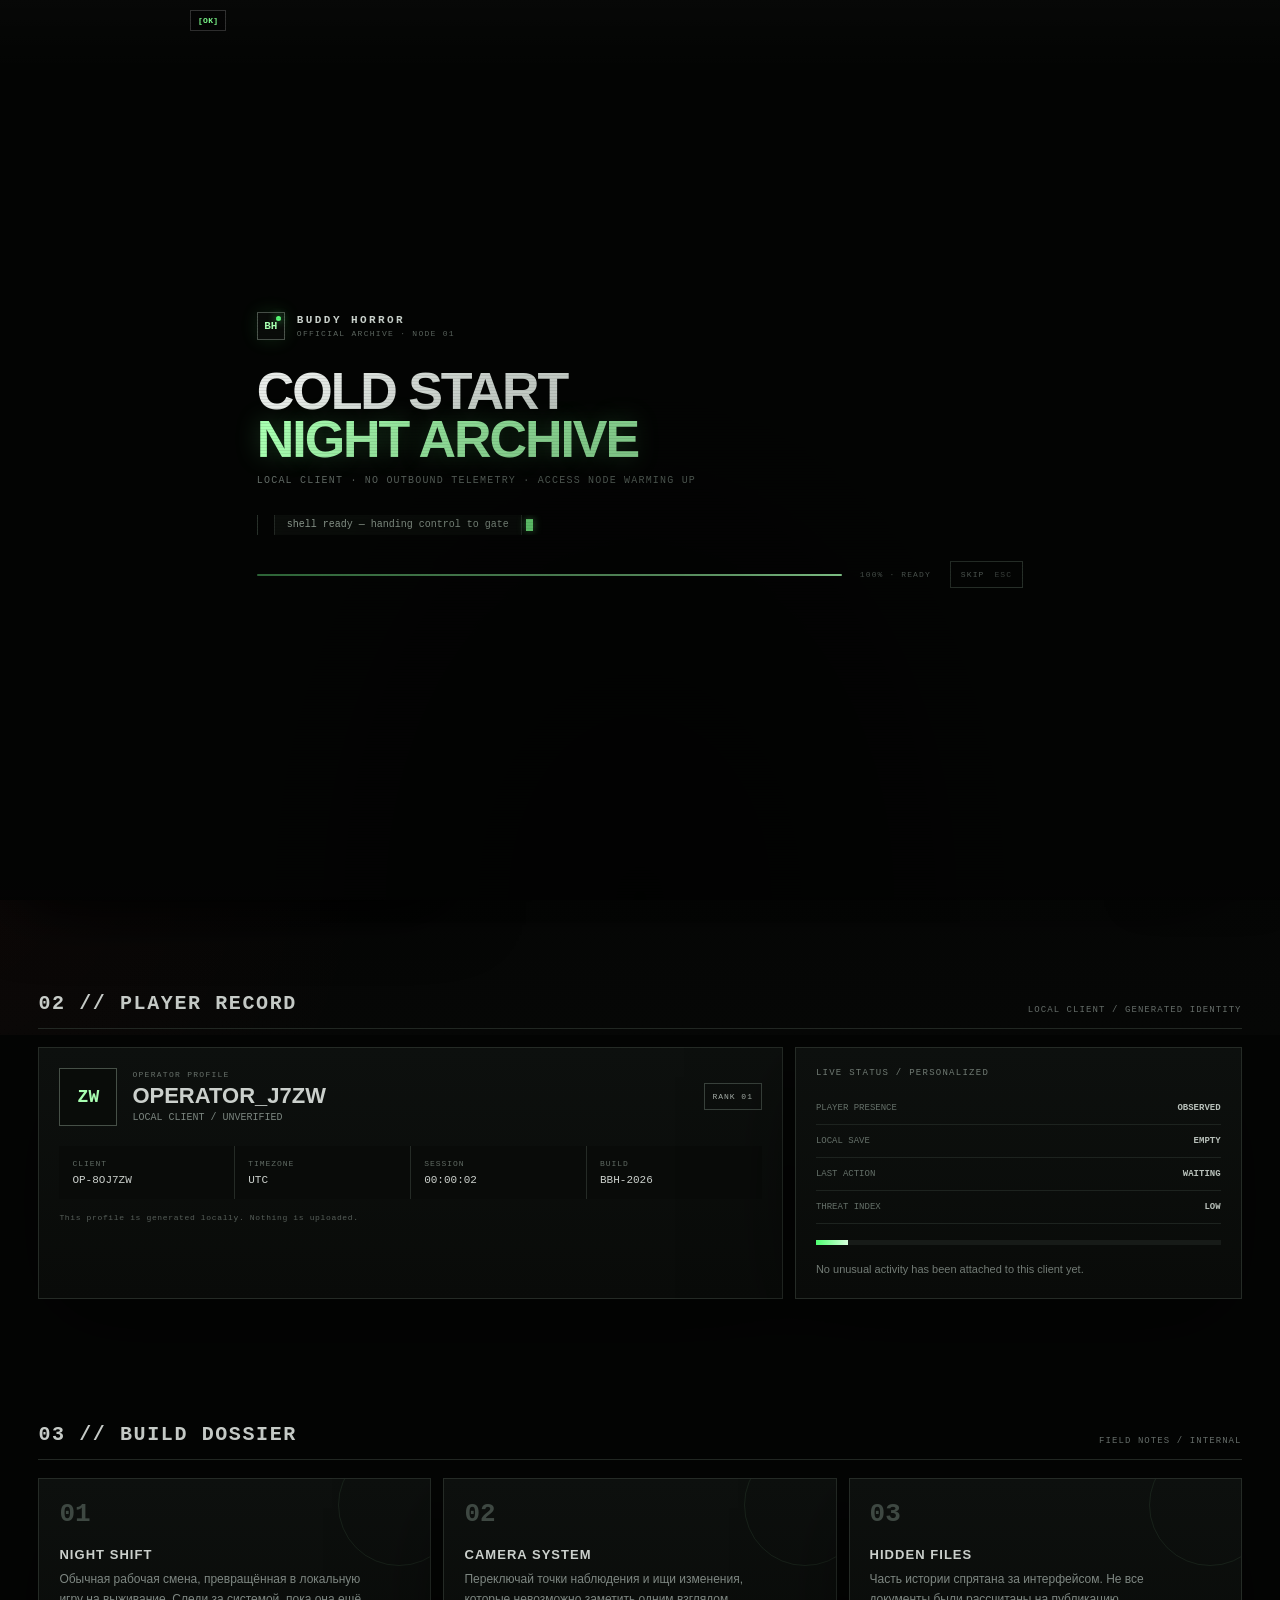
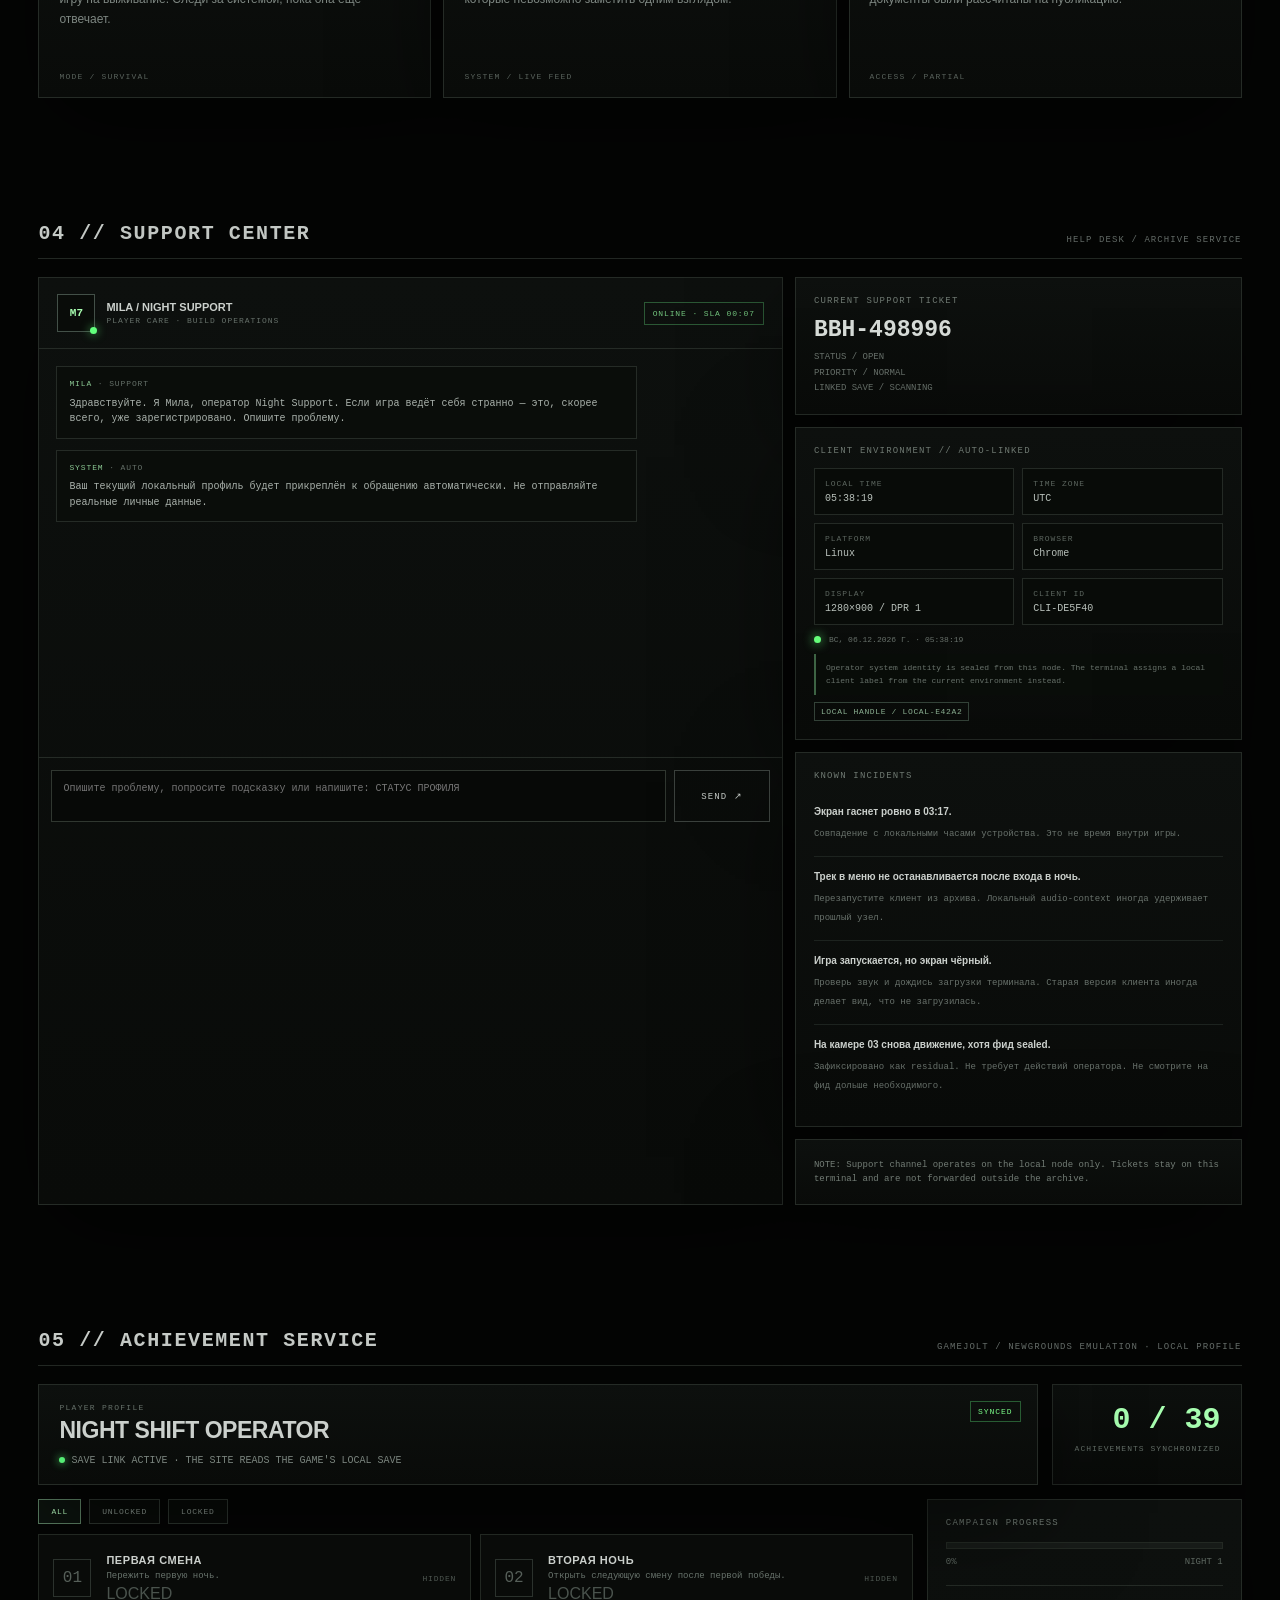
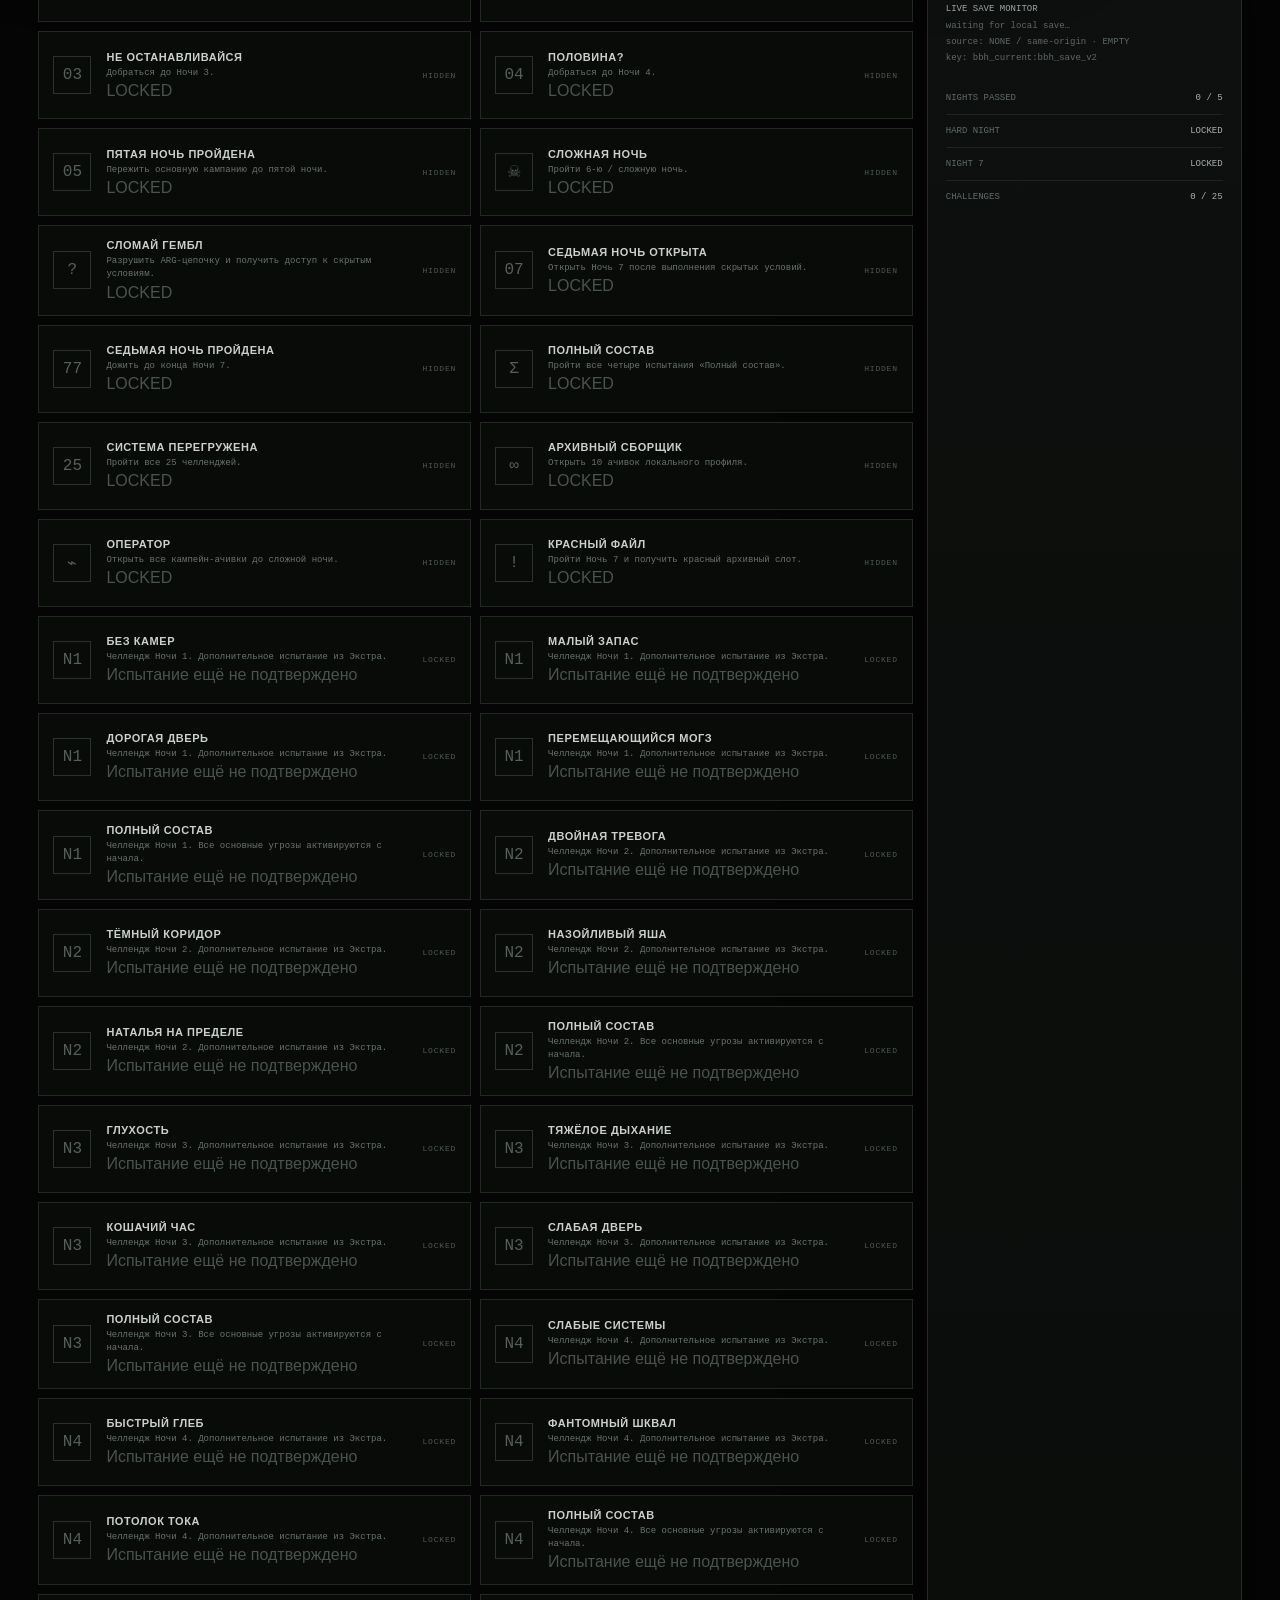
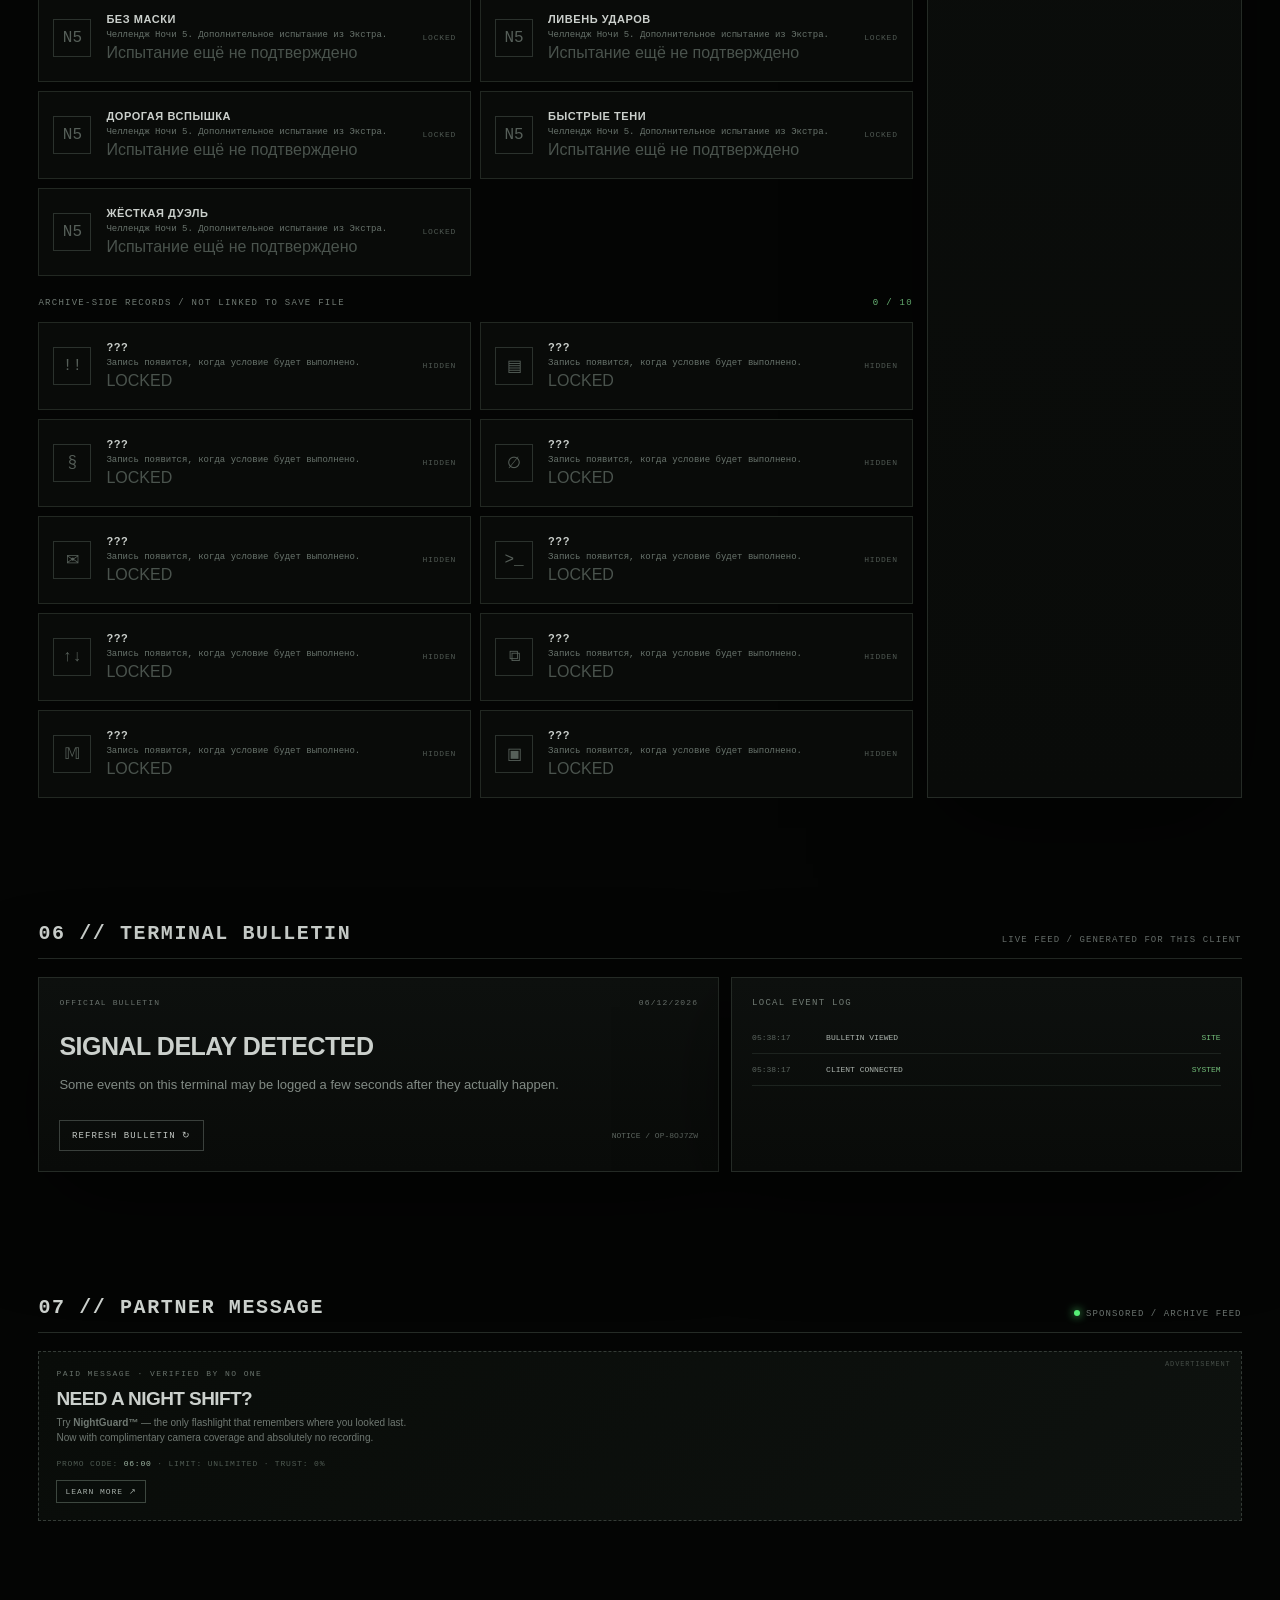
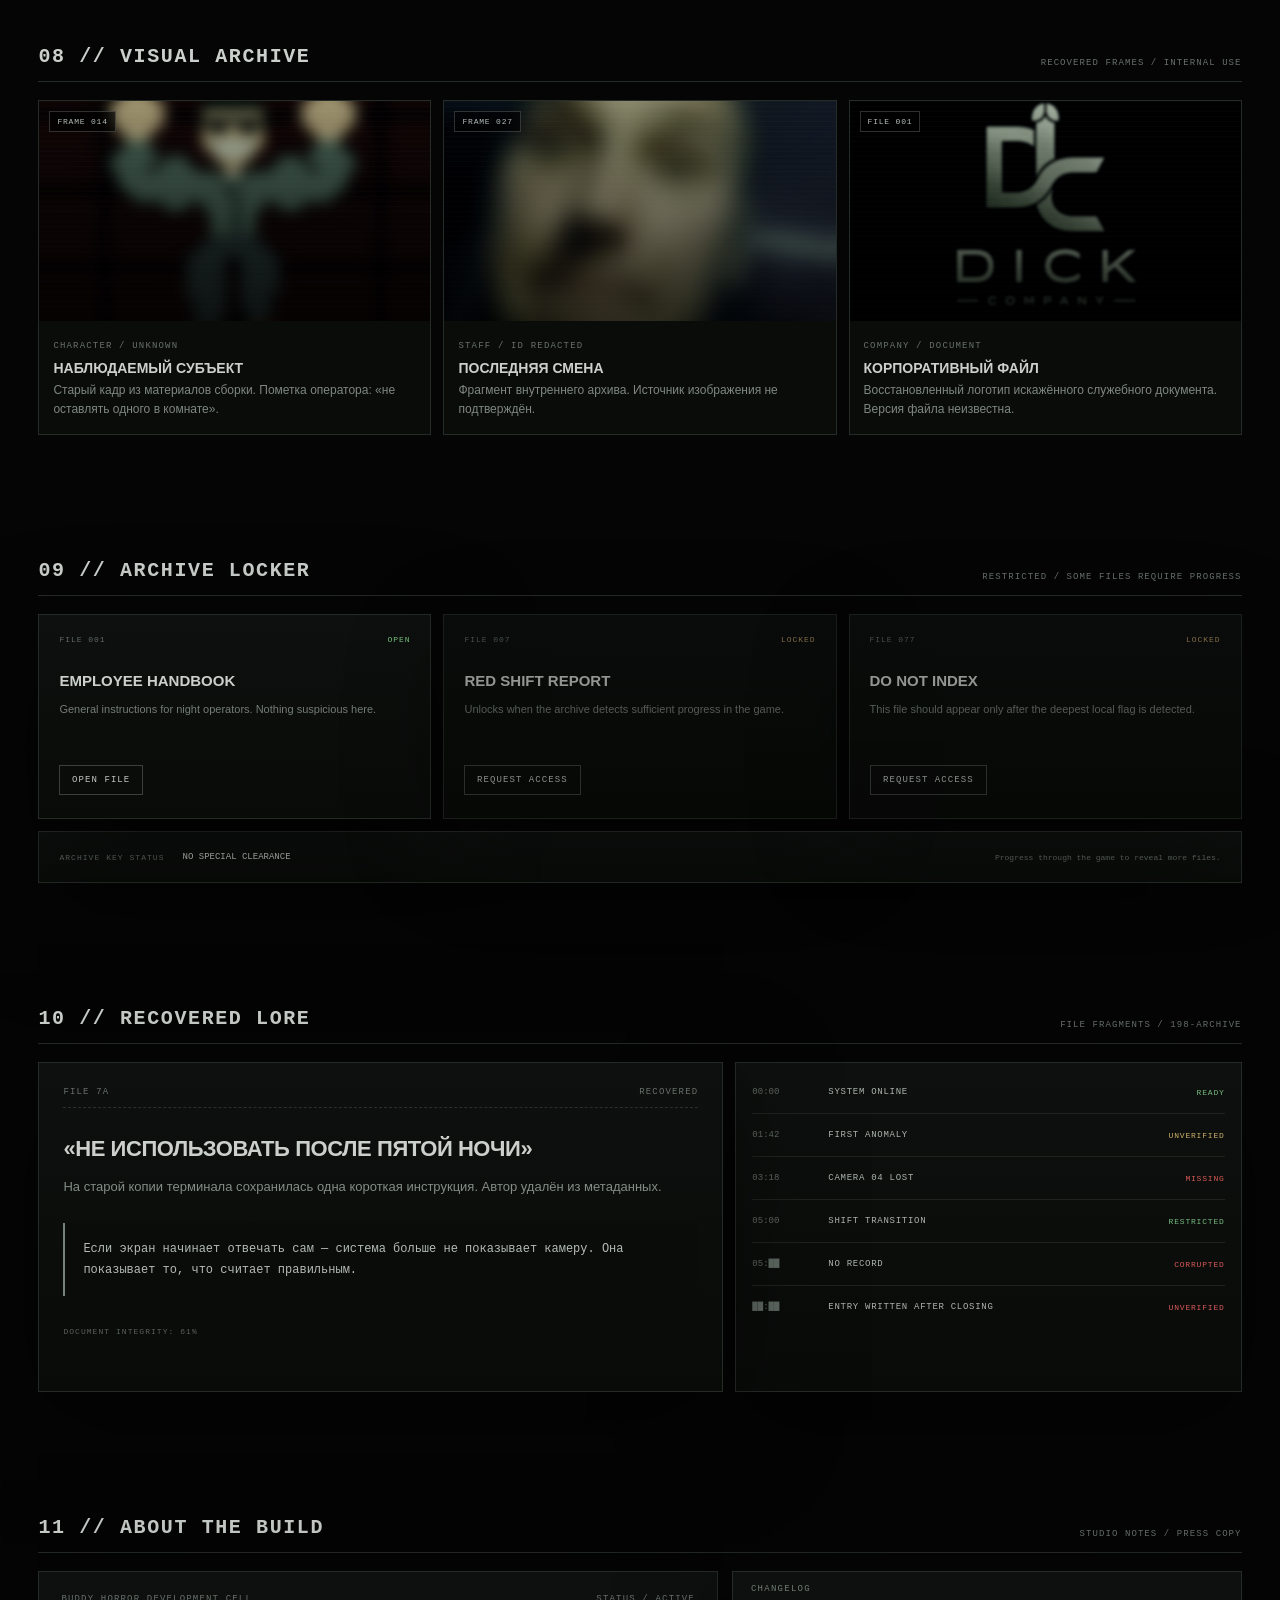
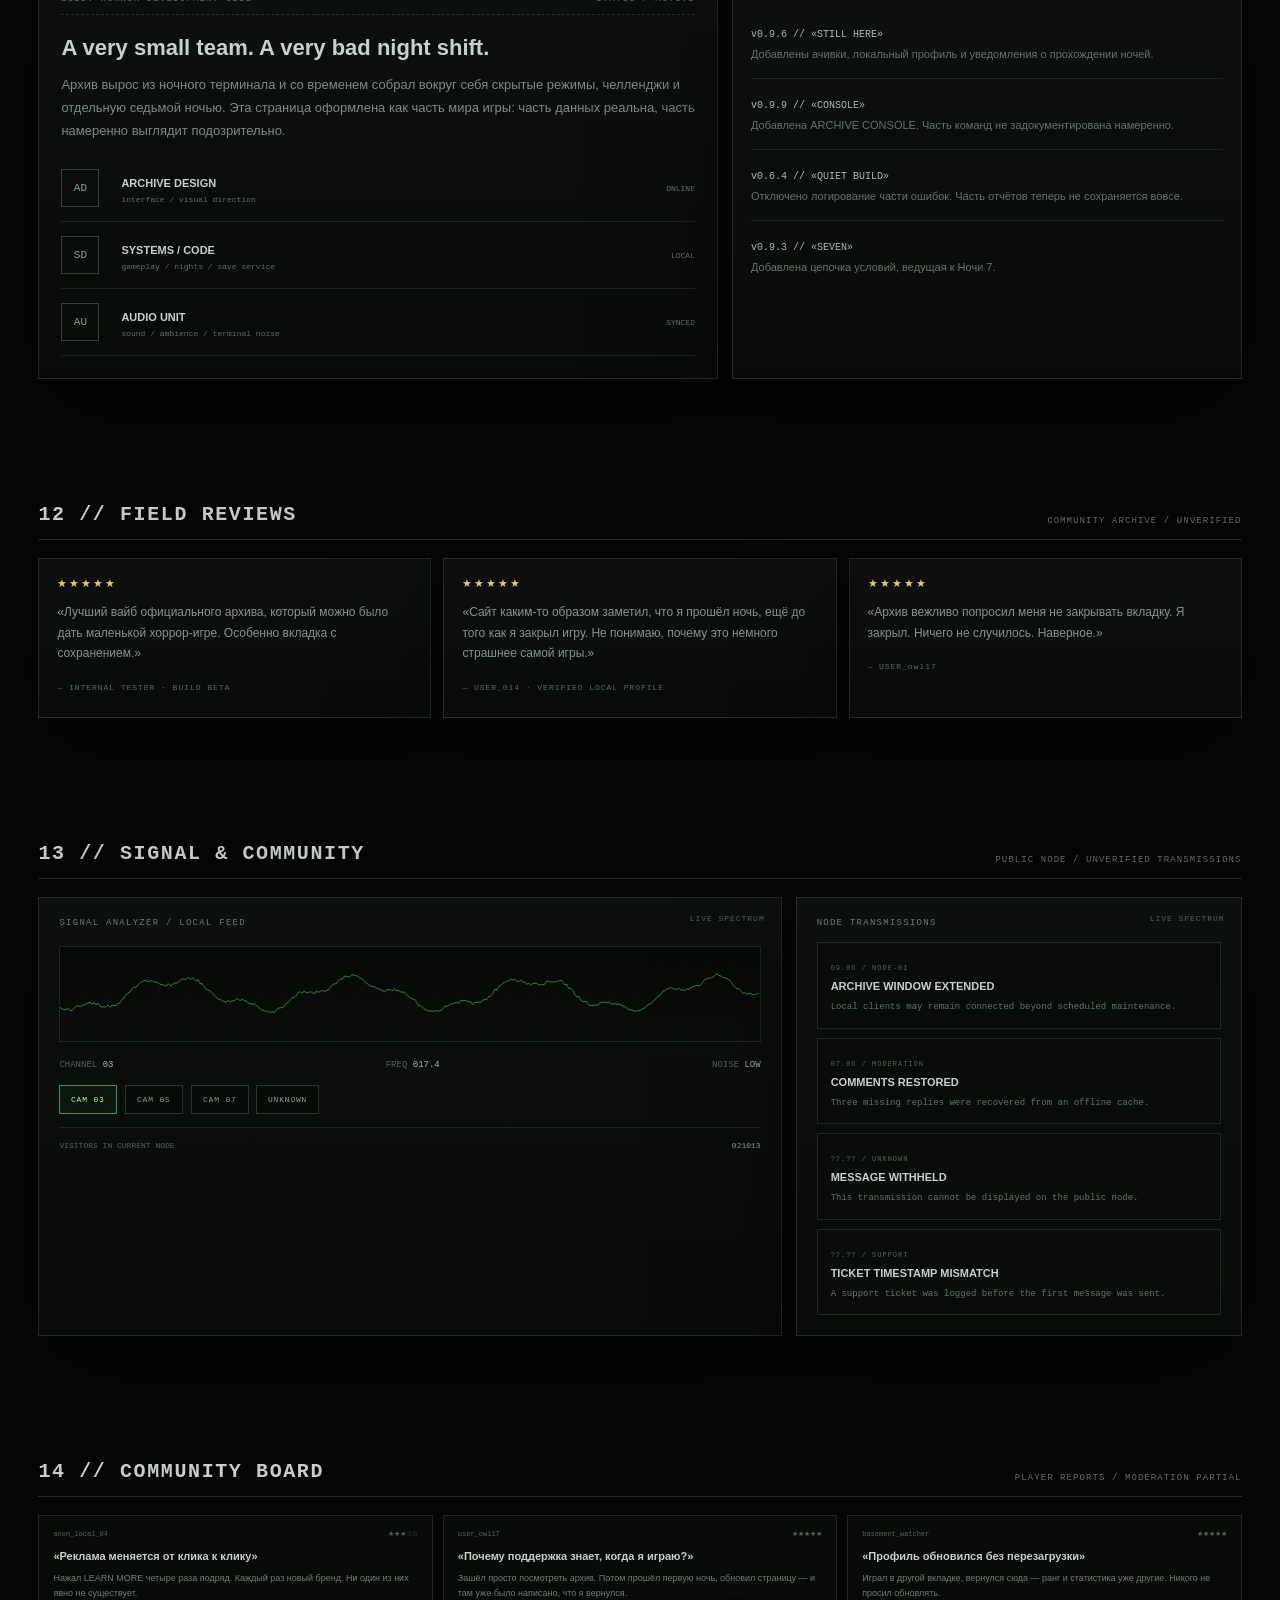
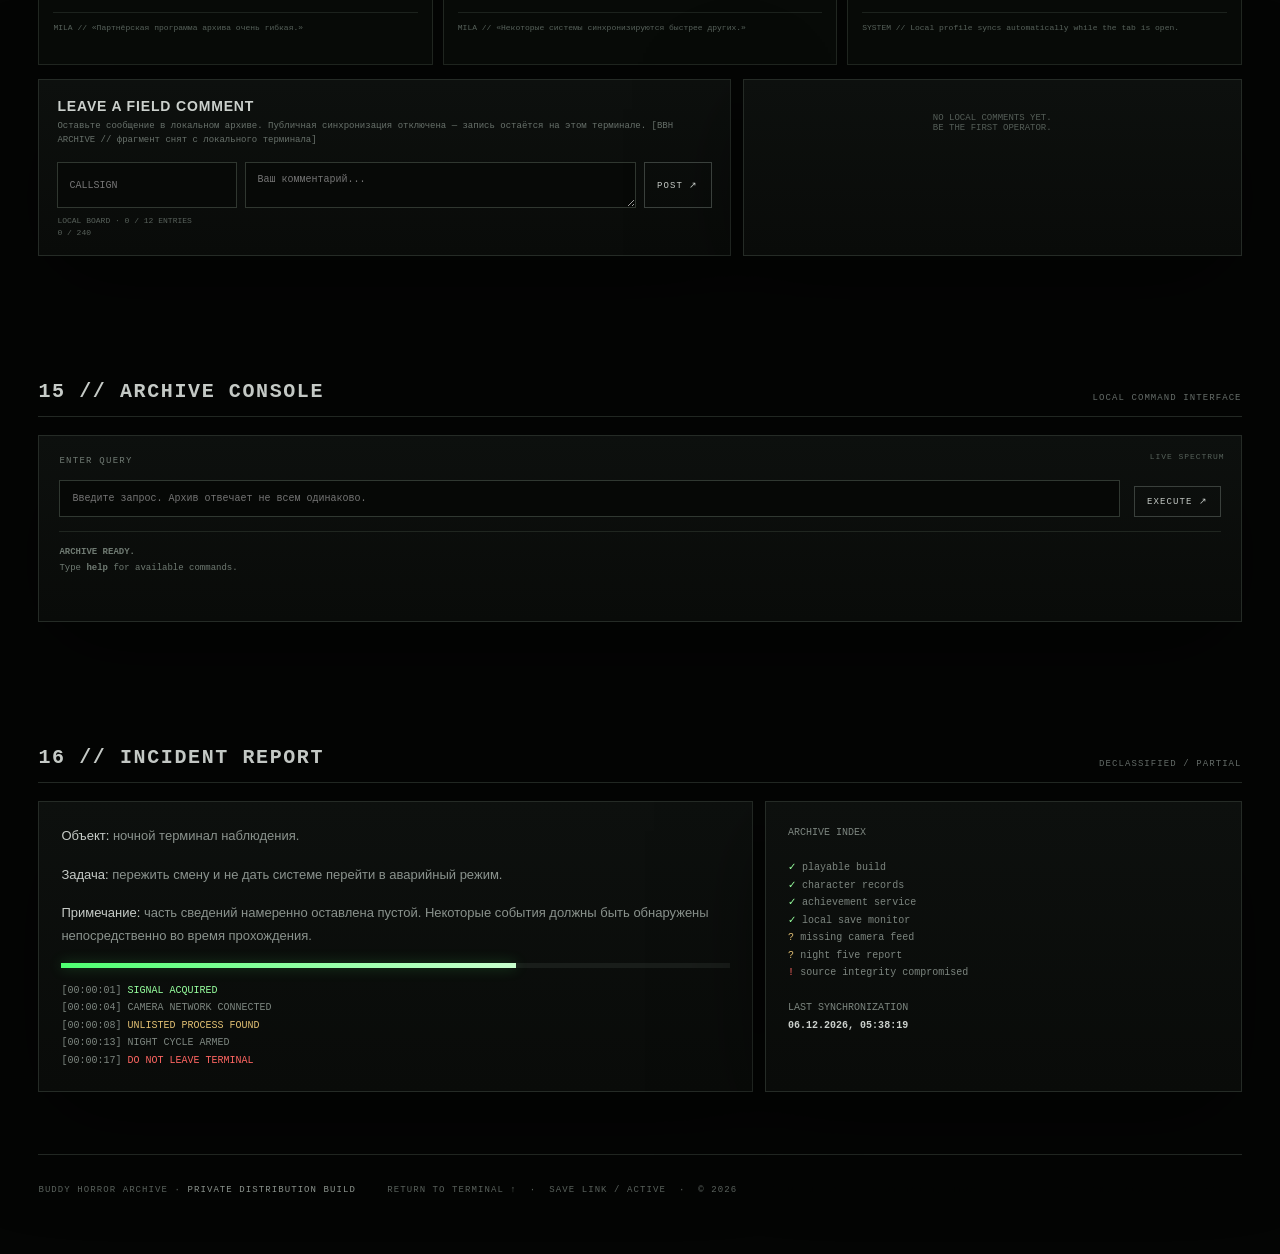
==== commit 2ddb4b7d: "Add files via upload" ====
--- a/buddy_indev.html
+++ b/buddy_indev.html
@@ -433,7 +433,7 @@
 <section class="hero"><div><div class="kicker">restricted game archive</div><h2>ПЯТЬ НОЧЕЙ<br>С <span>БАДИХОРРОРОМ</span></h2><p>Небольшая независимая хоррор-игра, сохранённая в виде закрытого ночного терминала. Здесь находится рабочая сборка, архив материалов, восстановленные документы и профиль прохождения, который обновляется непосредственно из сохранения игры.</p><div class="player-welcome" id="playerWelcome">LOCAL ACCESS GRANTED · OPERATOR <strong id="welcomeName"></strong></div></div><div class="hero-side"><div class="stamp">STATUS / <strong><span class="live-dot"></span>ONLINE</strong><br>BUILD / BBH-2026<br>ACCESS / LOCAL<br>SAVE / <strong id="heroSaveState">SCANNING</strong></div><div class="facts"><div class="fact"><b>05</b><span>NIGHT CYCLES</span></div><div class="fact"><b>960×620</b><span>GAME CANVAS</span></div><div class="fact"><b>LIVE</b><span>PLAYABLE BUILD</span></div><div class="fact"><b id="heroStars">☆☆☆☆</b><span>ARCHIVE RATING</span></div></div></div></section>
 <section class="ticker"><div class="ticker-label">NETWORK NOTICE</div><div class="ticker-track"><span>BUILD BBH-2026 IS CURRENTLY STABLE</span><span>•</span><span>ARCHIVE NODE 01 RESPONDING</span><span>•</span><span>UNKNOWN ACCESS ATTEMPTS: 03</span><span>•</span><span>DO NOT TRUST CAMERA FEED AFTER 05:00</span><span>•</span><span>PROFILE SYNC ENABLED</span><span>•</span><span>ACHIEVEMENT SERVICE LOCAL / ONLINE EMULATION</span><span>•</span><span>LOCAL OBSERVER COUNT NEVER DECREASES</span></div></section>
 
-<section id="game" class="section"><div class="section-title"><h3>01 // PLAY BUILD</h3><span><span class="live-dot"></span>CAMERA FEED / STANDBY</span></div><div class="panel"><div class="panel-head"><span>REMOTE TERMINAL · NIGHT SHIFT</span><div class="lights"><i></i><i></i><i></i></div></div><div class="game-launch-panel" id="gameLaunchPanel"><div><div class="game-launch-kicker">REMOTE TERMINAL / OFFLINE</div><h4>READY TO START THE NIGHT SHIFT?</h4><p>Игровой клиент не загружается автоматически. Нажми PLAY, чтобы запустить игру.</p></div><div class="game-launch-actions"><span id="gameLaunchState">GAME OFFLINE · AWAITING PLAYER</span><button class="btn game-play-btn" id="gamePlay" type="button">PLAY ↗</button></div></div><div class="game-wrap game-off" id="gameWrap"><div class="game-screen"><iframe id="gameFrame" data-src="fnaf_buddy_horror.html" title="Пять Ночей с Бадихоррором" allow="fullscreen *; autoplay *; gamepad *" allowfullscreen webkitallowfullscreen mozallowfullscreen referrerpolicy="same-origin"></iframe><div class="game-loading-overlay" id="gameLoadingOverlay"><span>STARTING LOCAL CLIENT…</span></div></div></div><div class="playbar"><span>NO EXTERNAL SERVER · LOCAL CLIENT · SOUND REQUIRED <span class="save-stamp" id="saveStamp">SAVE: SCANNING…</span></span></div></div></section>
+<section id="game" class="section"><div class="section-title"><h3>01 // PLAY BUILD</h3><span><span class="live-dot"></span>CAMERA FEED / STANDBY</span></div><div class="panel"><div class="panel-head"><span>REMOTE TERMINAL · NIGHT SHIFT</span><div class="lights"><i></i><i></i><i></i></div></div><div class="game-launch-panel" id="gameLaunchPanel"><div><div class="game-launch-kicker">REMOTE TERMINAL / OFFLINE</div><h4>READY TO START THE NIGHT SHIFT?</h4><p>Игровой клиент не загружается автоматически. Нажми PLAY, чтобы запустить игру.</p></div><div class="game-launch-actions"><span id="gameLaunchState">GAME OFFLINE · AWAITING PLAYER</span><button class="btn game-play-btn" id="gamePlay" type="button">PLAY ↗</button></div></div><div class="game-wrap game-off" id="gameWrap"><div class="game-screen"><iframe id="gameFrame" data-src="fnaf_buddy_horror.html" title="Пять Ночей с Бадихоррором" allow="fullscreen *; autoplay *; gamepad *" allowfullscreen webkitallowfullscreen mozallowfullscreen referrerpolicy="same-origin" oncontextmenu="return false"></iframe><div class="game-loading-overlay" id="gameLoadingOverlay"><span>STARTING LOCAL CLIENT…</span></div></div></div><div class="playbar"><span>NO EXTERNAL SERVER · LOCAL CLIENT · SOUND REQUIRED <span class="save-stamp" id="saveStamp">SAVE: SCANNING…</span></span></div></div></section>
 
 <section id="profile" class="section"><div class="section-title"><h3>02 // PLAYER RECORD</h3><span>LOCAL CLIENT / GENERATED IDENTITY</span></div><div class="profile-grid"><div class="panel identity-panel"><div class="identity-head"><div class="avatar-big" id="profileAvatar">OP</div><div><div class="profile-code">OPERATOR PROFILE</div><h4 id="profileHandle">NIGHT_OPERATOR</h4><div class="profile-sub" id="profileTagline">LOCAL CLIENT / UNVERIFIED</div></div><div class="profile-rank" id="profileRank">RANK 01</div></div><div class="identity-stats"><div><span>CLIENT</span><b id="profileClient">---- ----</b></div><div><span>TIMEZONE</span><b id="profileZone">SCANNING</b></div><div><span>SESSION</span><b id="profileSession">00:00:00</b></div><div><span>BUILD</span><b>BBH-2026</b></div></div><div class="identity-foot">This profile is generated locally. Nothing is uploaded.</div></div><div class="panel status-console"><div class="side-title">LIVE STATUS / PERSONALIZED</div><div class="status-row"><span>PLAYER PRESENCE</span><b id="presenceState">OBSERVED</b></div><div class="status-row"><span>LOCAL SAVE</span><b id="profileSaveState">SCANNING</b></div><div class="status-row"><span>LAST ACTION</span><b id="lastAction">WAITING</b></div><div class="status-row"><span>THREAT INDEX</span><b id="threatIndex">LOW</b></div><div class="status-meter"><i id="threatBar"></i></div><p id="profileWhisper">No unusual activity has been attached to this client yet.</p></div></div></section>
 
@@ -1712,8 +1712,9 @@
     setTimeout(function(){el.classList.remove('show'); setTimeout(function(){el.remove()},300)},1500);
   }
   document.addEventListener('contextmenu',function(e){
+    /* всегда глушим нативное меню; подсказку показываем только вне game-active/locked */
+    e.preventDefault();
     if(!hasAccess())return;
-    e.preventDefault();
     showContextNote(CONTEXT_LINES[Math.floor(Math.random()*CONTEXT_LINES.length)],e.clientX,e.clientY);
   },true);
 
@@ -2118,57 +2119,132 @@
 <script id="bbhIframeGuard">
 (function(){
   'use strict';
-  /* The parent page blocks right-click / Ctrl+U / Ctrl+S / Ctrl+P everywhere —
-     except inside the game iframe, since it's a separate document and parent
-     listeners never see events that happen inside it. This mirrors the same
-     protection into the iframe once it's actually loaded (same-origin, so we
-     can reach its document). This is a deterrent, not real security: F12 and
-     the browser's own menu → "Developer tools" can never be blocked from page
-     JS in any modern browser, and anyone who reads the page source can still
-     find and open fnaf_buddy_horror.html directly, which has no protection of
-     its own. Renumbering/obscuring that file or serving it from a
-     non-guessable path would be the actual next step if this needs to be
-     stronger than a deterrent — this script alone can't do that.
-  */
-  var frame=document.getElementById('gameFrame');
-  if(!frame)return;
-  var NOTES=[
+  var frame = document.getElementById('gameFrame');
+  if (!frame) return;
+
+  var NOTES = [
     'Здесь тоже не на чем сохраняться.',
     'Меню отключено и в игре тоже.',
     'Правый клик не перезапускает ночь.',
     'Код можно инспектировать. Себя — не обязательно.'
   ];
-  function note(text,x,y){
-    var el=document.createElement('div');
-    el.className='bbh-ctx-note';
-    el.textContent=text;
-    el.style.left=Math.min(x,innerWidth-250)+'px';
-    el.style.top=Math.min(y,innerHeight-60)+'px';
+
+  function note(text, x, y) {
+    if (document.body.classList.contains('game-active')) return;
+    var el = document.createElement('div');
+    el.className = 'bbh-ctx-note';
+    el.textContent = text;
+    el.style.left = Math.min(x, innerWidth - 250) + 'px';
+    el.style.top = Math.min(y, innerHeight - 60) + 'px';
     document.body.appendChild(el);
-    requestAnimationFrame(function(){el.classList.add('show')});
-    setTimeout(function(){el.classList.remove('show');setTimeout(function(){el.remove()},300)},1500);
-  }
-  function guard(){
-    var doc;
-    try{ doc=frame.contentDocument||frame.contentWindow.document; }
-    catch(e){ return; } /* cross-origin somehow — nothing we can do from here */
-    if(!doc||doc.__bbhGuarded)return;
-    doc.__bbhGuarded=true;
-    doc.addEventListener('contextmenu',function(e){
-      e.preventDefault();
-      var r=frame.getBoundingClientRect();
-      note(NOTES[Math.floor(Math.random()*NOTES.length)],r.left+e.clientX,r.top+e.clientY);
-    },true);
-    doc.addEventListener('keydown',function(e){
-      if(!(e.ctrlKey||e.metaKey))return;
-      var k=(e.key||'').toLowerCase();
-      if(k==='u'||k==='s'||k==='p')e.preventDefault();
-    },true);
-  }
-  /* the iframe is lazy-loaded (data-src set only on Play) and its document
-     is replaced when that happens, so guard on every load, not just once */
-  frame.addEventListener('load',guard);
-  guard();
+    requestAnimationFrame(function () { el.classList.add('show'); });
+    setTimeout(function () {
+      el.classList.remove('show');
+      setTimeout(function () { el.remove(); }, 300);
+    }, 1500);
+  }
+
+  function block(e) {
+    e.preventDefault();
+    e.stopPropagation();
+    try { e.stopImmediatePropagation(); } catch (x) {}
+    return false;
+  }
+
+  /* ПКМ по самому тегу iframe / рамке — событие в родителе */
+  frame.addEventListener('contextmenu', block, true);
+  var screen = frame.closest('.game-screen') || frame.parentElement;
+  if (screen) screen.addEventListener('contextmenu', block, true);
+
+  function injectInto(doc, win) {
+    if (!doc) return;
+
+    /* 1) listeners */
+    doc.addEventListener('contextmenu', function (e) {
+      block(e);
+      try {
+        var r = frame.getBoundingClientRect();
+        note(NOTES[(Math.random() * NOTES.length) | 0], r.left + e.clientX, r.top + e.clientY);
+      } catch (x) {}
+    }, true);
+    doc.addEventListener('auxclick', function (e) {
+      if (e.button === 2) block(e);
+    }, true);
+    doc.addEventListener('keydown', function (e) {
+      if (!(e.ctrlKey || e.metaKey)) return;
+      var k = (e.key || '').toLowerCase();
+      if (k === 'u' || k === 's' || k === 'p') block(e);
+    }, true);
+
+    /* 2) property handlers */
+    try {
+      doc.oncontextmenu = block;
+      if (doc.documentElement) {
+        doc.documentElement.oncontextmenu = block;
+        doc.documentElement.setAttribute('oncontextmenu', 'return false');
+      }
+      if (doc.body) {
+        doc.body.oncontextmenu = block;
+        doc.body.setAttribute('oncontextmenu', 'return false');
+      }
+      if (win) win.oncontextmenu = block;
+    } catch (x) {}
+
+    /* 3) inline script inside the frame — survives better than external closures for some engines */
+    try {
+      if (!doc.getElementById('bbhCtxBlock')) {
+        var s = doc.createElement('script');
+        s.id = 'bbhCtxBlock';
+        s.textContent = [
+          '(function(){',
+          'function b(e){e.preventDefault();e.stopPropagation();return false}',
+          'document.addEventListener("contextmenu",b,true);',
+          'window.addEventListener("contextmenu",b,true);',
+          'document.addEventListener("auxclick",function(e){if(e.button===2)b(e)},true);',
+          'document.oncontextmenu=b;window.oncontextmenu=b;',
+          'var r=function(){if(document.documentElement)document.documentElement.oncontextmenu=b;',
+          'if(document.body)document.body.oncontextmenu=b};',
+          'r();document.addEventListener("DOMContentLoaded",r);',
+          'setInterval(r,2000);',
+          '})();'
+        ].join('');
+        (doc.head || doc.documentElement).appendChild(s);
+      }
+    } catch (x) {}
+  }
+
+  function guard() {
+    var doc, win;
+    try {
+      win = frame.contentWindow;
+      doc = frame.contentDocument || (win && win.document);
+    } catch (e) {
+      return false;
+    }
+    if (!doc || !doc.documentElement) return false;
+    /* about:blank while stopping */
+    try {
+      if (!frame.src || frame.src === 'about:blank') return false;
+    } catch (e) {}
+    injectInto(doc, win);
+    return true;
+  }
+
+  function guardBurst() {
+    guard();
+    [0, 30, 100, 300, 800, 1500, 3000, 5000, 8000, 12000].forEach(function (ms) {
+      setTimeout(guard, ms);
+    });
+  }
+
+  frame.addEventListener('load', guardBurst);
+  /* continuous assert while game is active */
+  setInterval(function () {
+    if (!document.body.classList.contains('game-active')) return;
+    guard();
+  }, 1500);
+
+  guardBurst();
 })();
 </script>
 
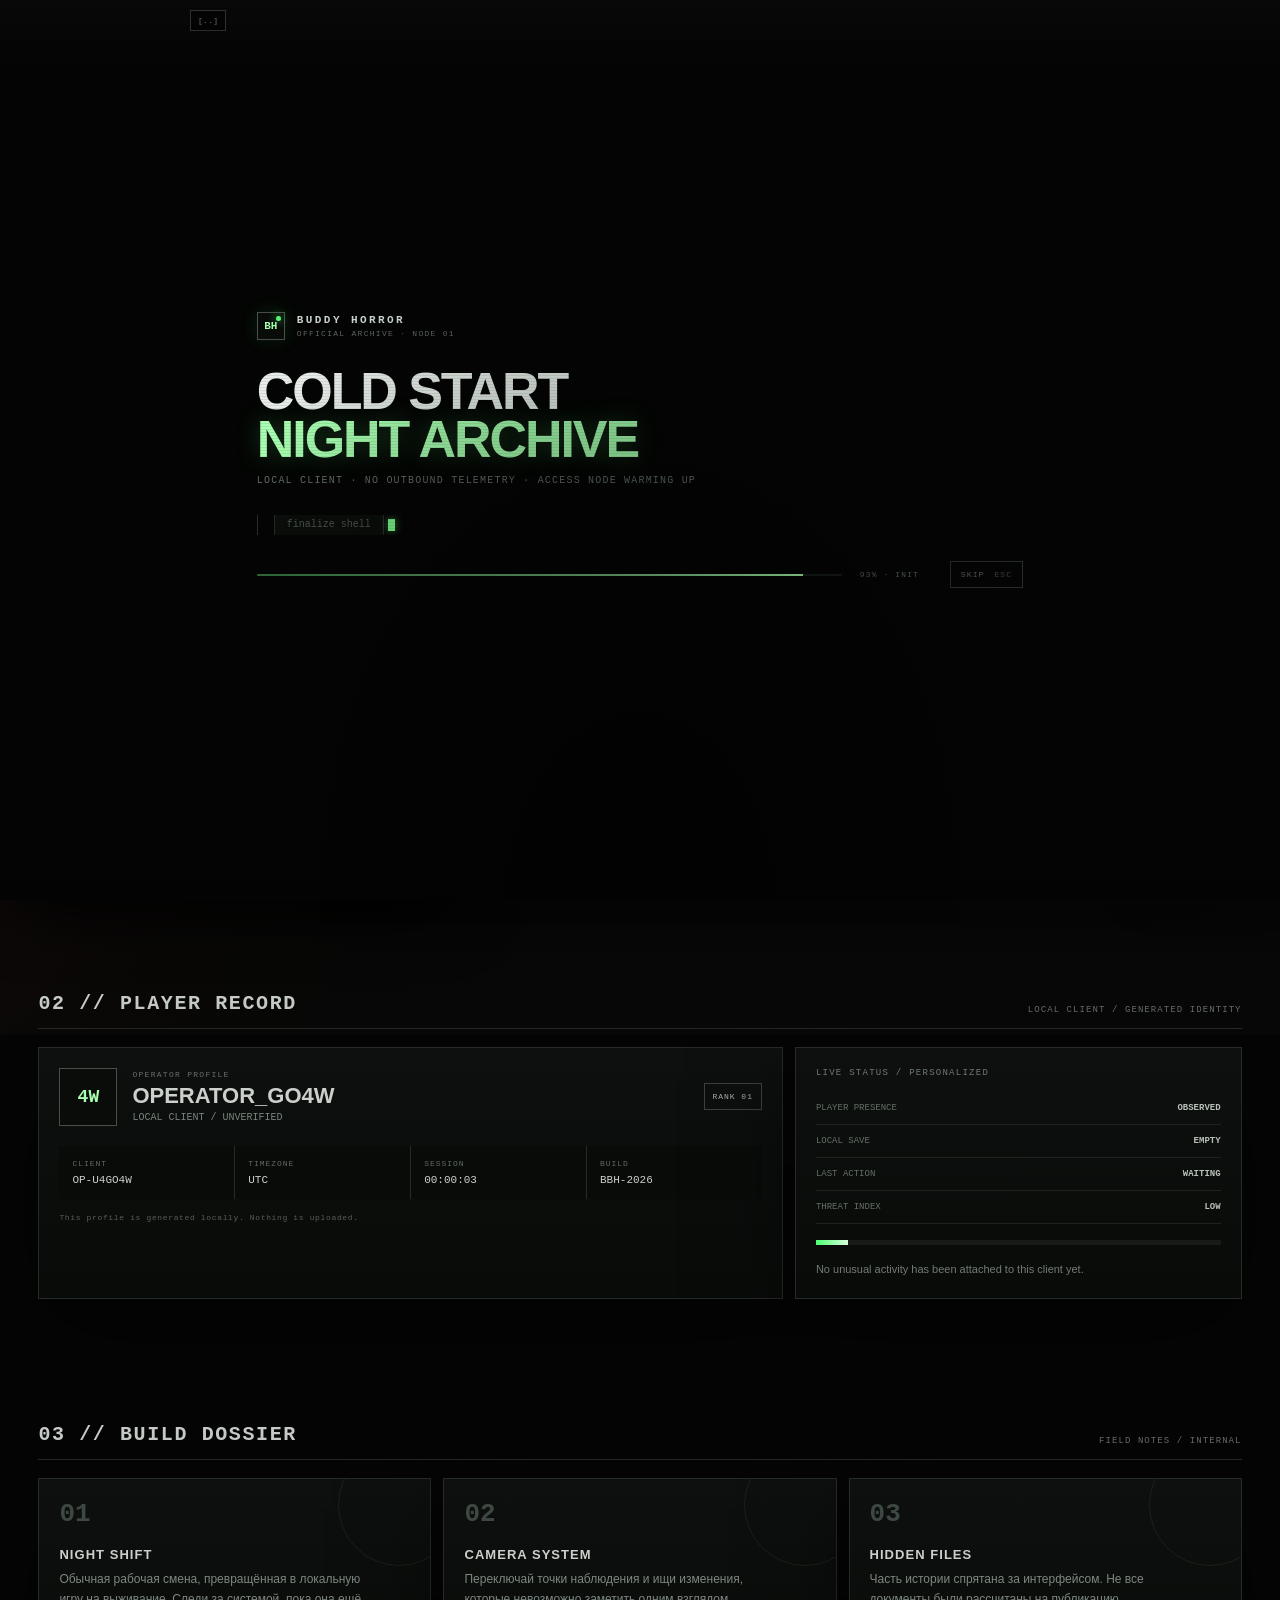
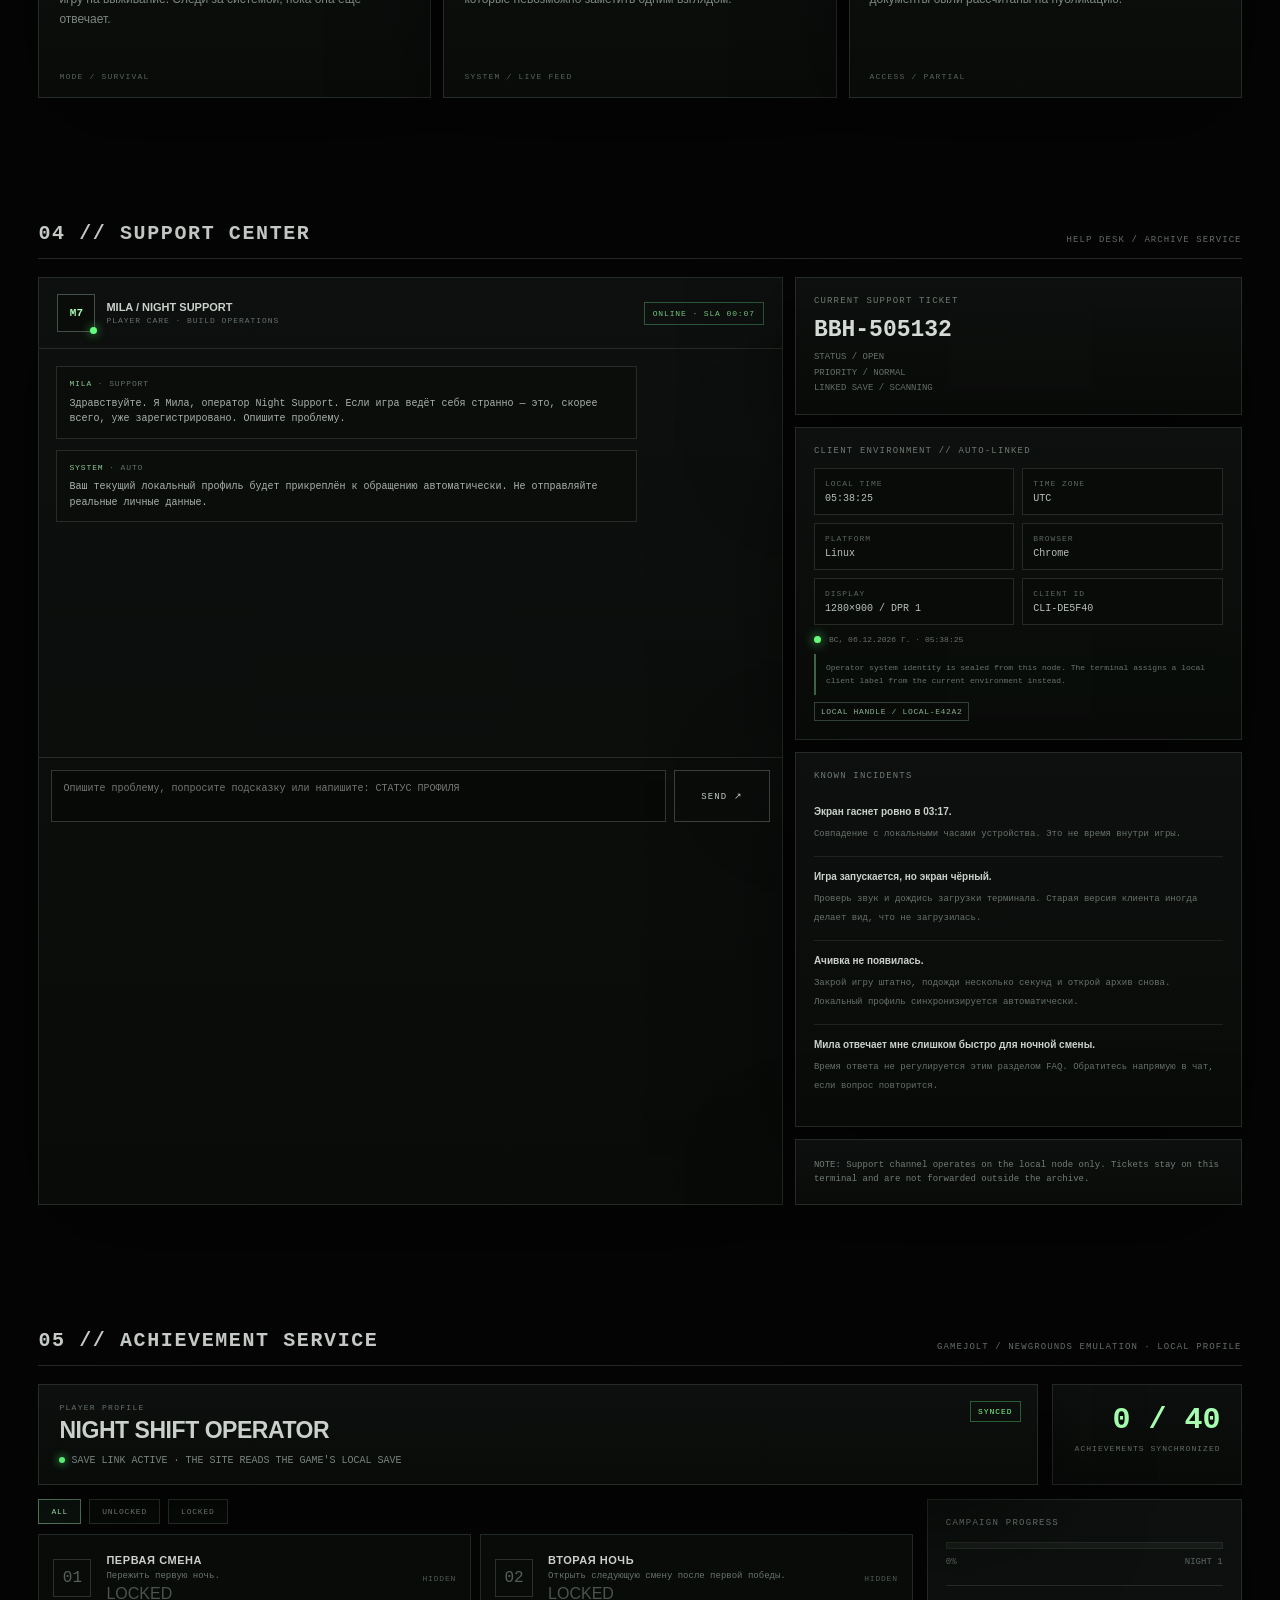
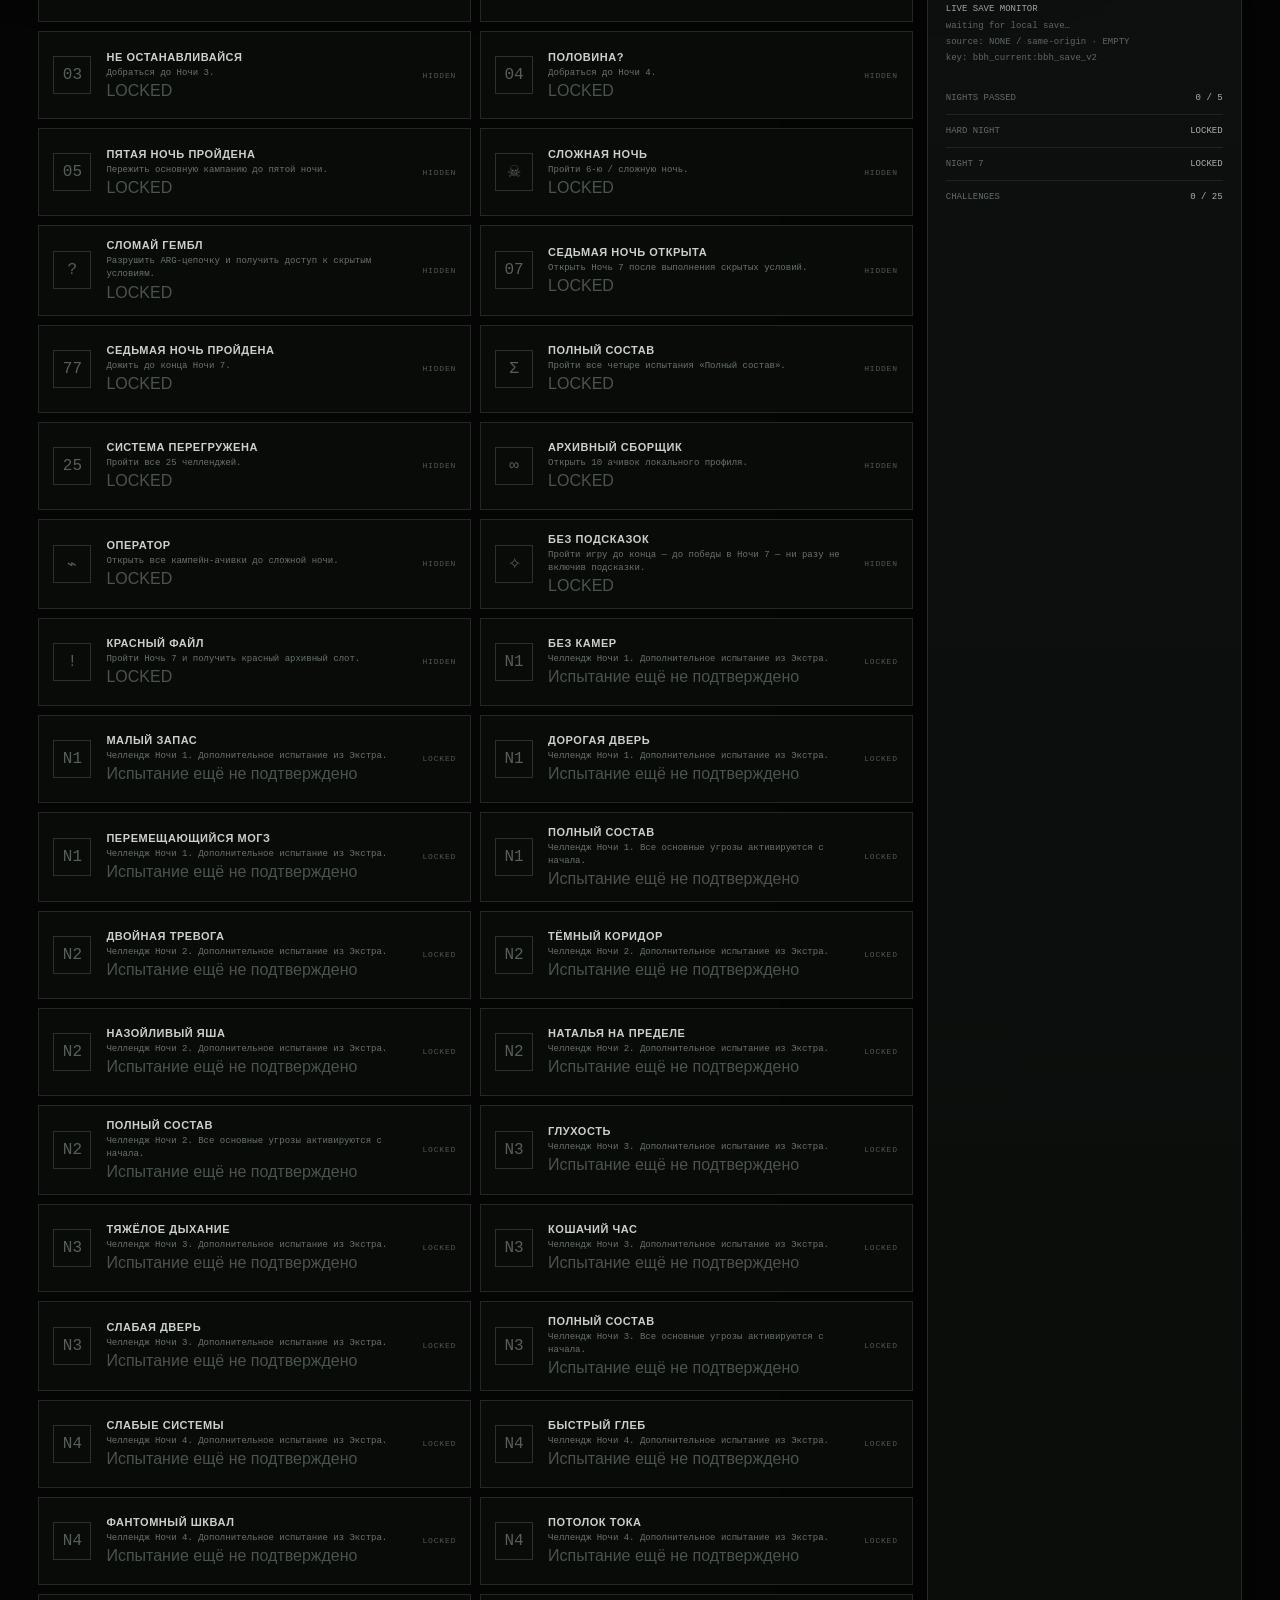
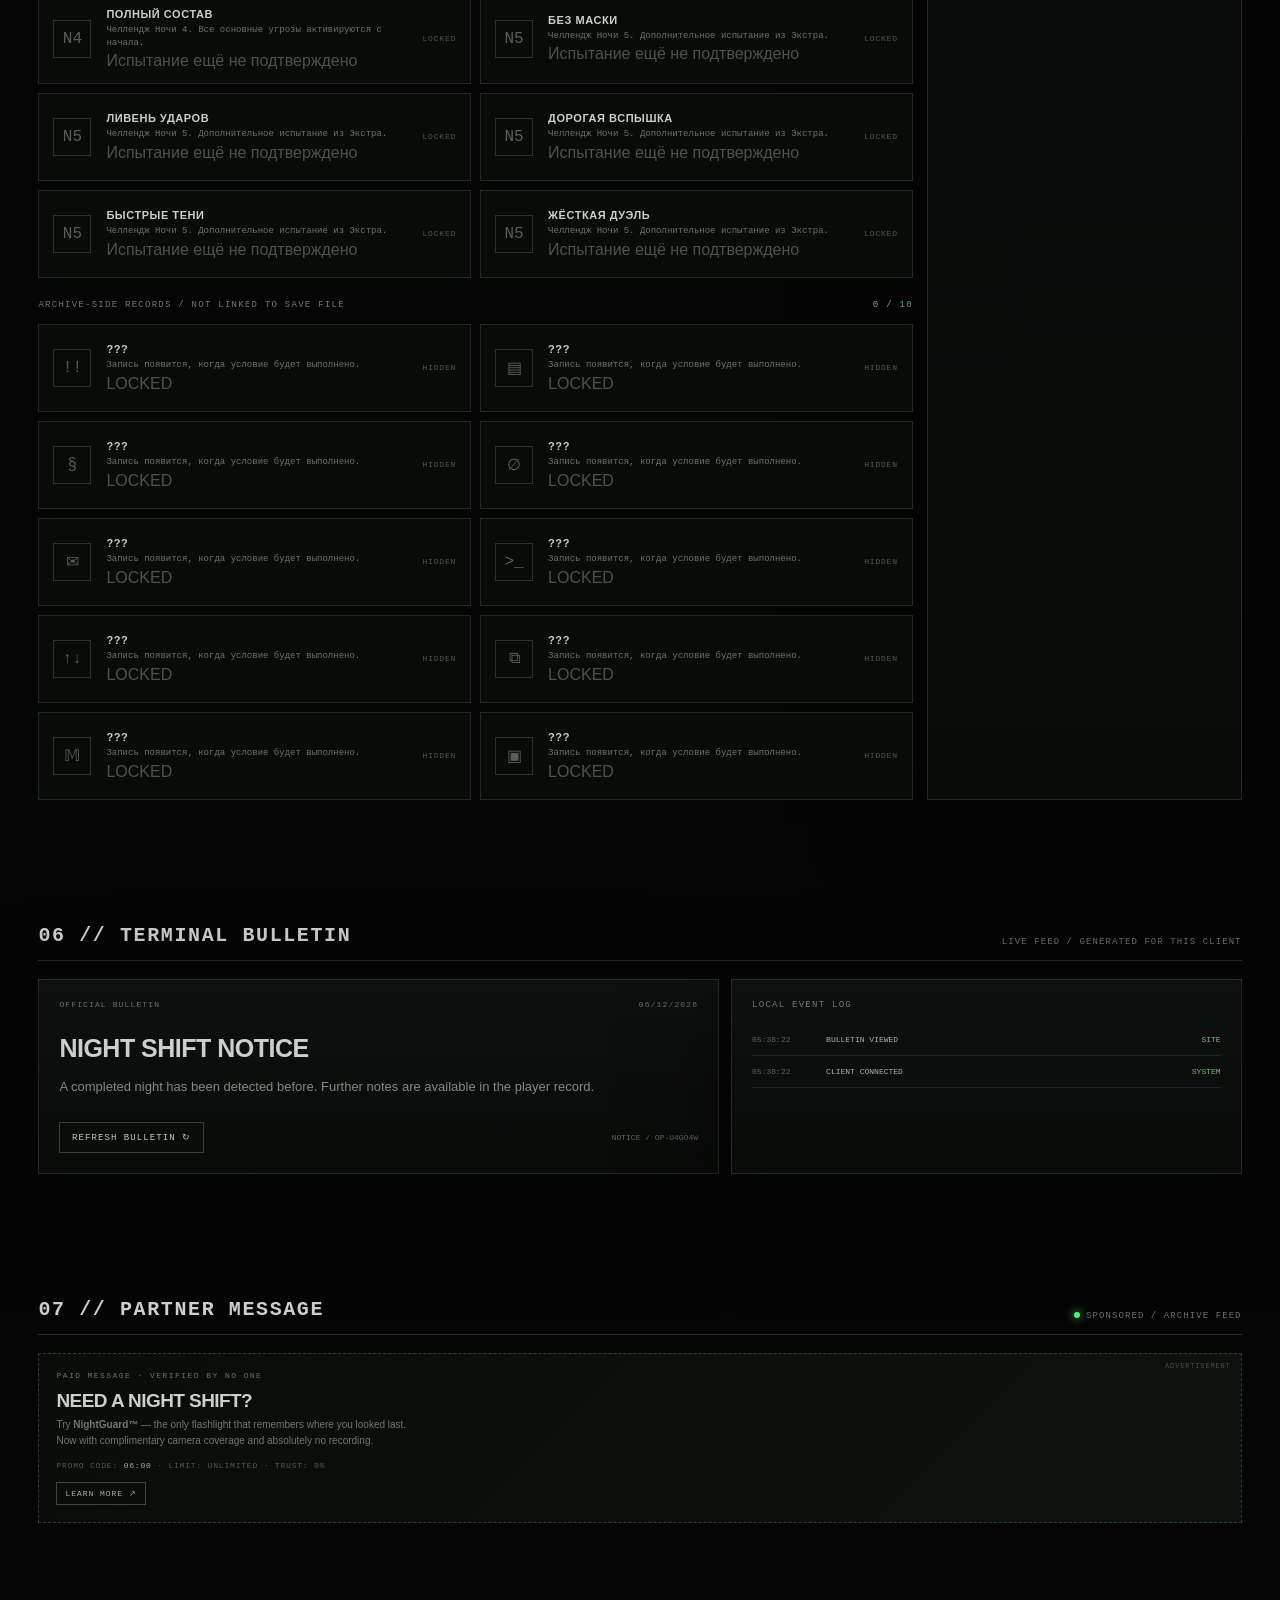
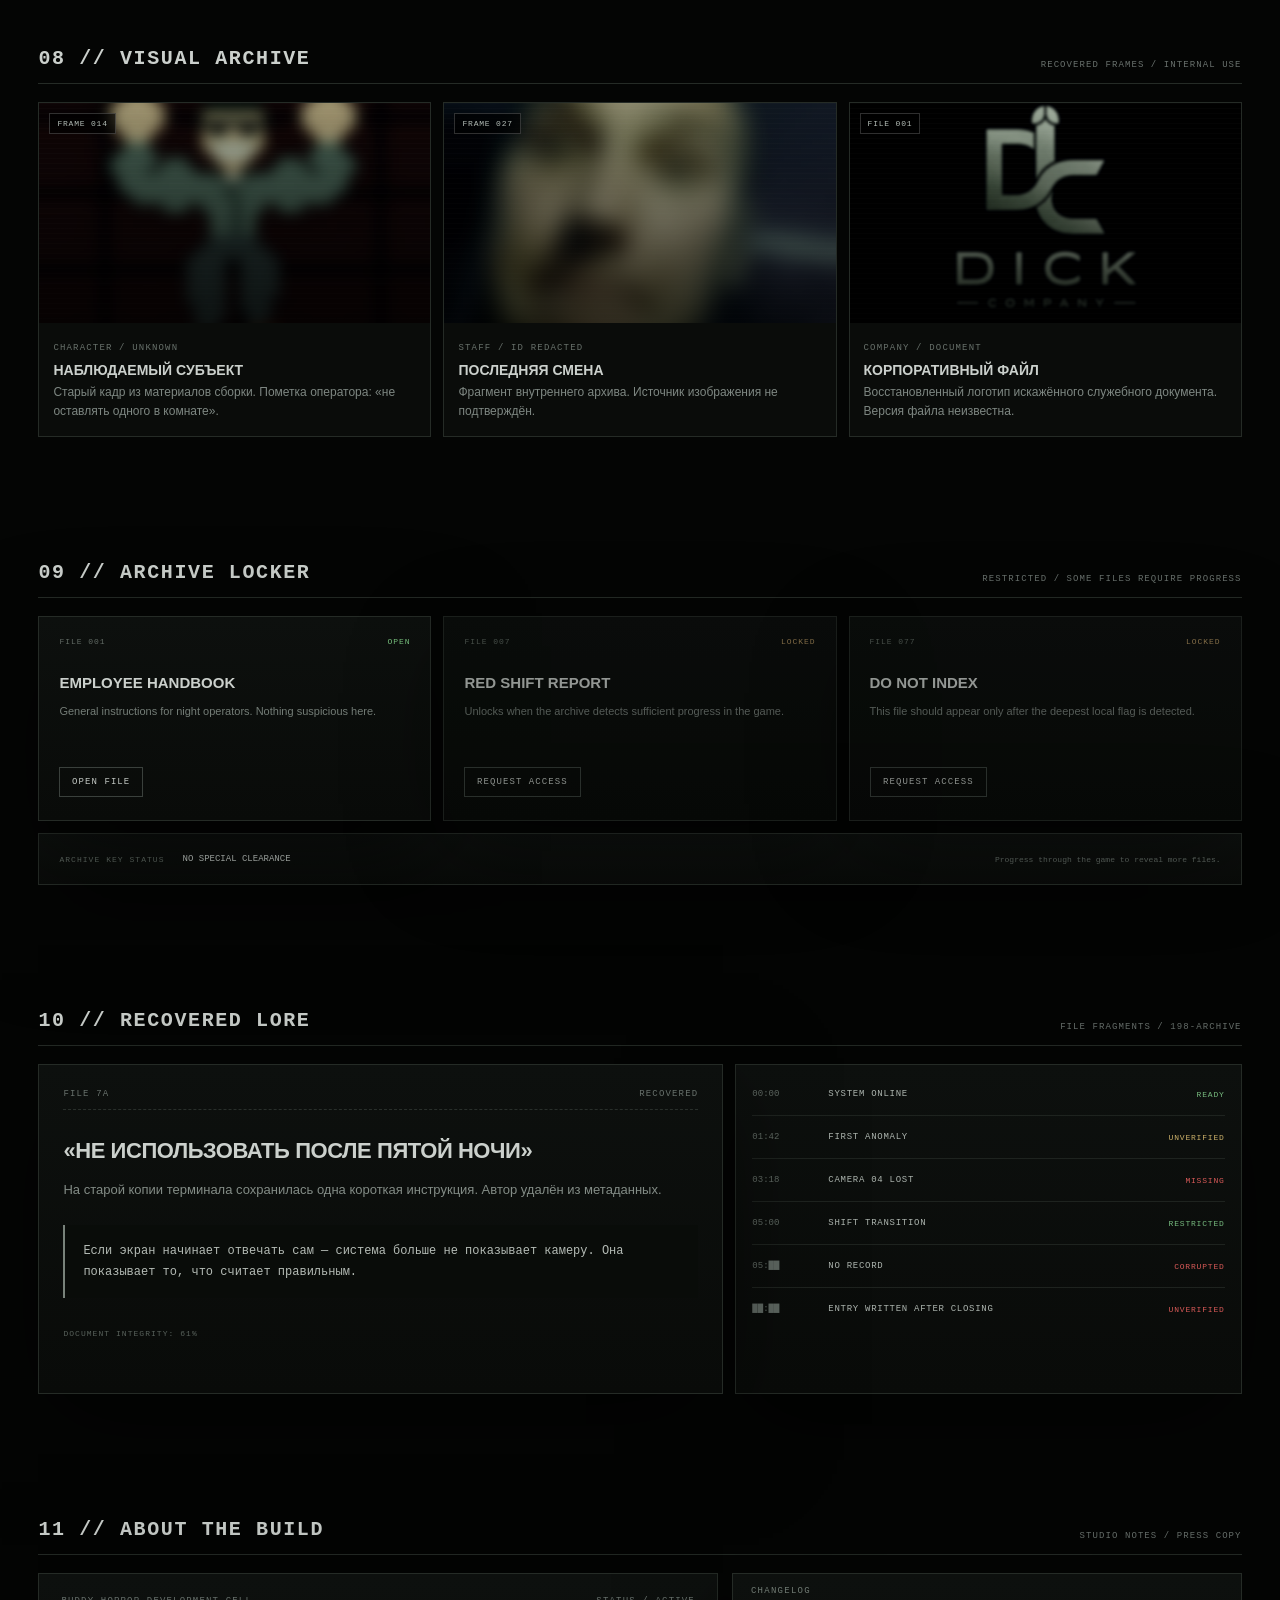
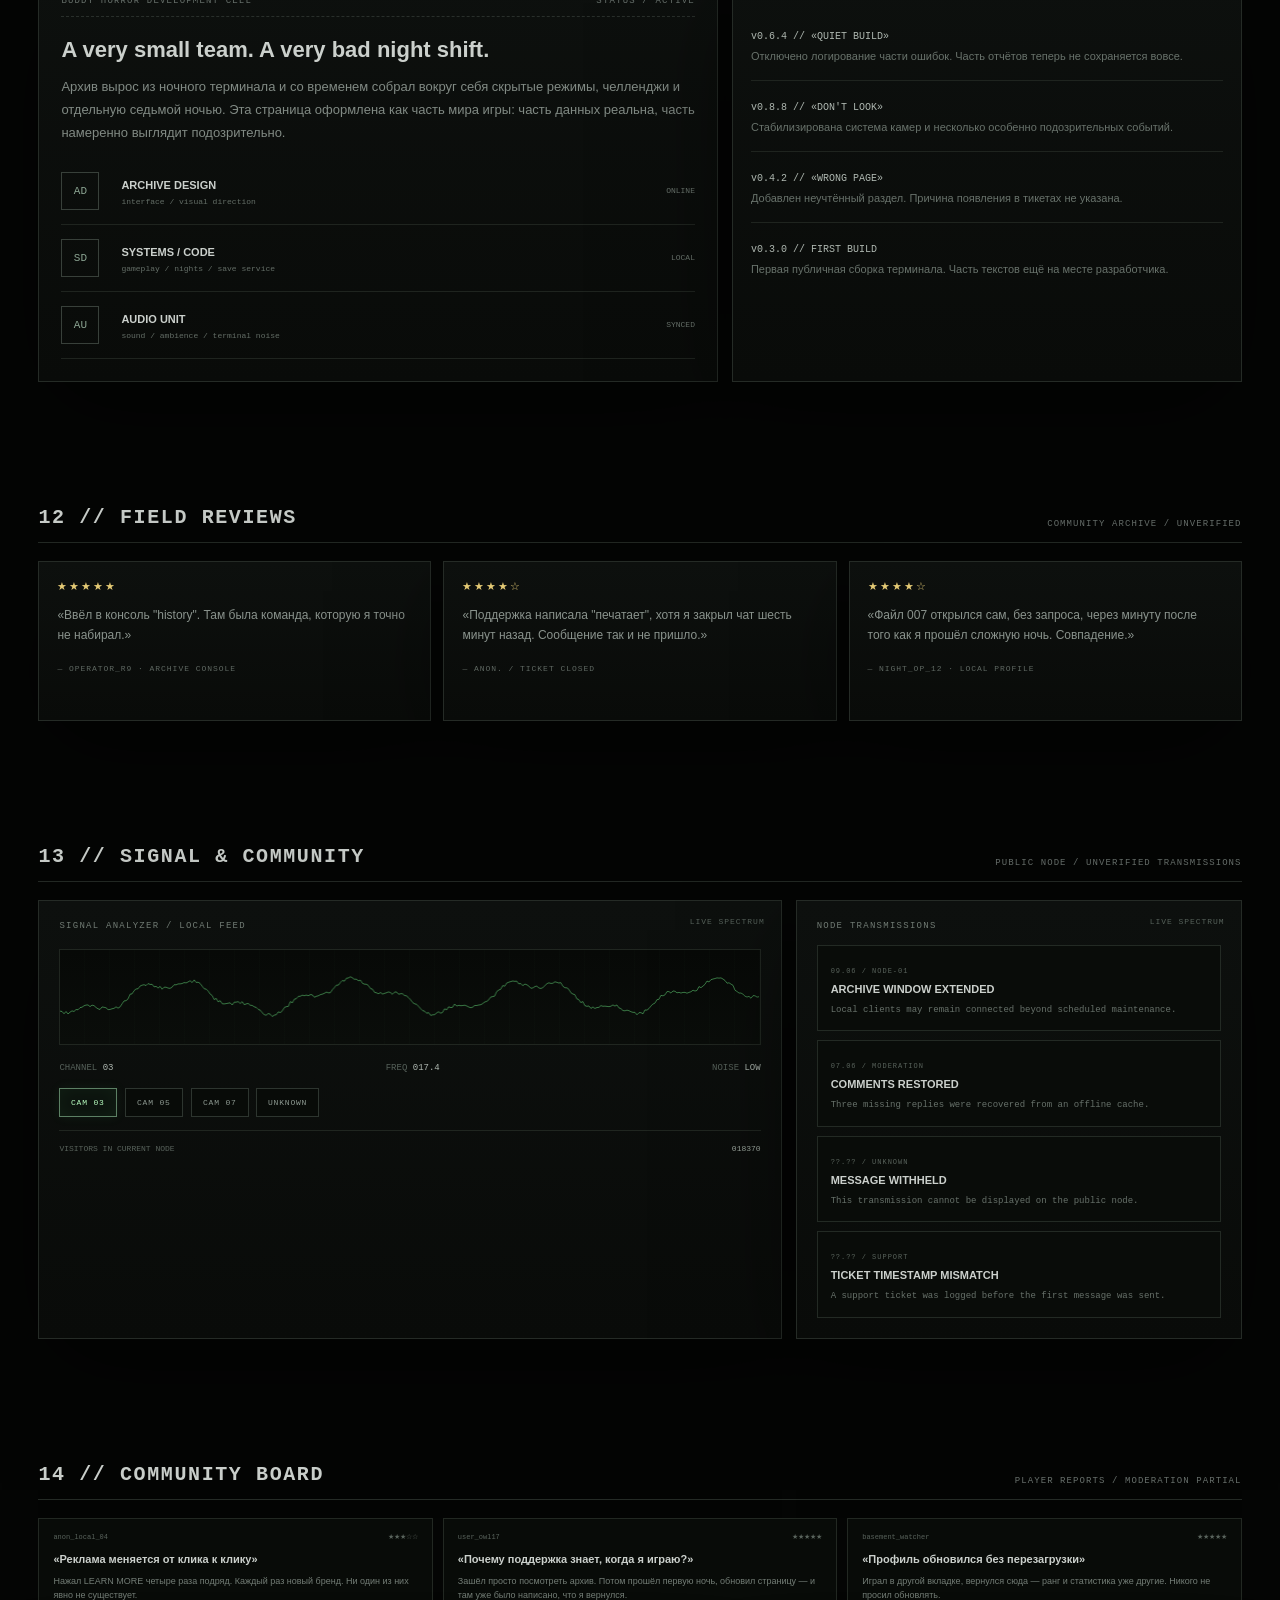
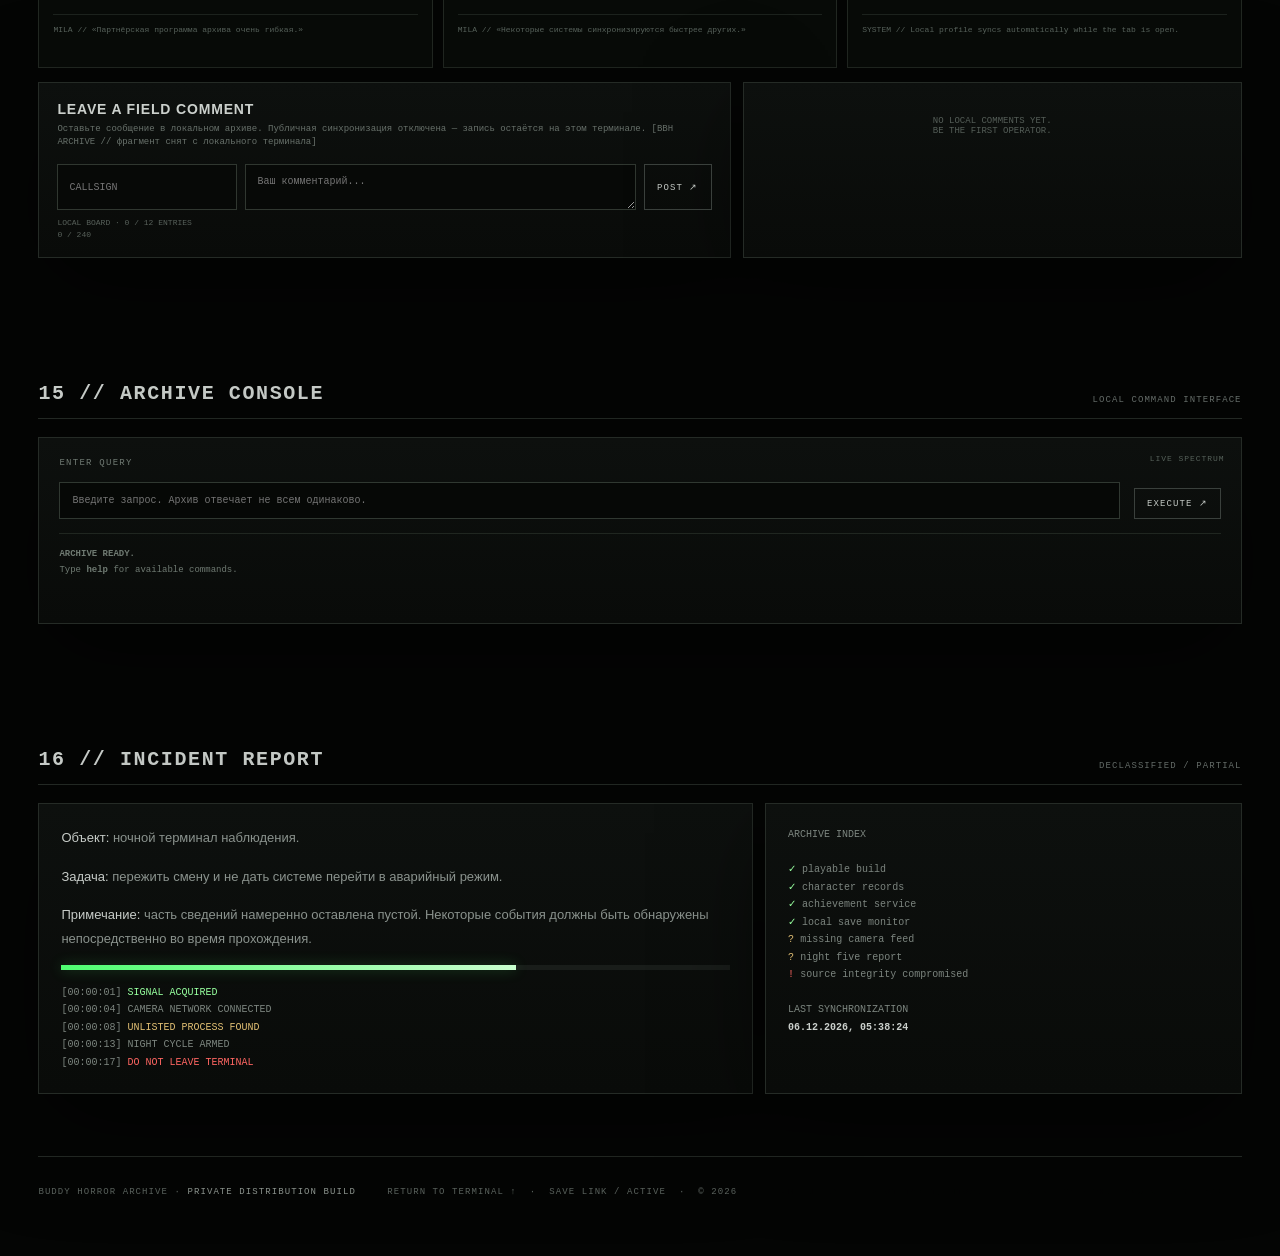
==== commit 8f29549c: "Add files via upload" ====
--- a/buddy_indev.html
+++ b/buddy_indev.html
@@ -19,7 +19,7 @@
 
 body:before{content:"";position:fixed;inset:0;pointer-events:none;z-index:8;opacity:.052;transition:opacity .6s ease;background:repeating-linear-gradient(0deg,transparent 0 3px,rgba(255,255,255,.56) 4px),radial-gradient(circle at 50% 18%,transparent 0 35%,#000 100%);mix-blend-mode:screen}
 /* while the game is actually on screen, every ambient/creepy overlay effect is fully suppressed — no lag, no visual overlap with the iframe */
-body.game-active .bbh-flicker,body.game-active .bbh-static-canvas,body.game-active .bbh-subliminal,body.game-active .bbh-ghost-cursor,body.game-active .bbh-ctx-note,body.game-active #bbhBlackout,body.game-active .rare-event,body.game-active .toast-creepy{display:none!important;opacity:0!important}
+body.game-active .bbh-flicker,body.game-active .bbh-static-canvas,body.game-active .bbh-subliminal,body.game-active .bbh-ghost-cursor,body.game-active .bbh-ctx-note,body.game-active #bbhBlackout,body.game-active .rare-event{display:none!important;opacity:0!important}
 body.game-active{animation:none!important}
 body.game-active:after{animation:none!important}
 body:after{content:"";position:fixed;inset:-15%;pointer-events:none;z-index:-1;background:radial-gradient(circle at 50% 8%,rgba(132,255,155,.05),transparent 28%),radial-gradient(circle at 8% 85%,rgba(255,60,60,.03),transparent 24%),linear-gradient(180deg,#0a0c0a,#040504 55%,#070807);animation:breath 9s ease-in-out infinite}@keyframes breath{50%{filter:brightness(1.07)}}
@@ -209,7 +209,7 @@
   #bbhBootLog .cursor{animation:none}
 }
 .gate{position:fixed;inset:0;z-index:1000;background:#020302;display:grid;place-items:center;padding:20px}.gate.hidden{display:none}.gate:before{content:"";position:absolute;inset:0;background:radial-gradient(circle at 50% 42%,rgba(120,255,145,.06),transparent 32%),repeating-linear-gradient(0deg,transparent 0 4px,rgba(255,255,255,.035) 5px);pointer-events:none}.gate-card{position:relative;width:min(640px,94vw);border:1px solid #303830;background:linear-gradient(180deg,#0d110e,#060806);box-shadow:0 35px 120px #000;padding:34px}.gate-top{display:flex;justify-content:space-between;gap:20px;border-bottom:1px solid #222822;padding-bottom:15px;margin-bottom:28px;font:9px monospace;letter-spacing:.15em;color:#687169}.gate-brand{color:var(--green)}.gate-card h2{font:800 clamp(34px,7vw,66px)/.9 Arial;letter-spacing:-.06em;margin:0 0 14px;text-transform:uppercase}.gate-card h2 span{color:var(--green)}.gate-card p{color:#808983;font-size:12px;line-height:1.7;max-width:520px}.gate-form{display:grid;grid-template-columns:1fr 1fr;gap:12px;margin-top:24px}.field{display:flex;flex-direction:column;gap:7px}.field.full{grid-column:1/-1}.field label{font:8px monospace;letter-spacing:.13em;color:#626b65}.field input{width:100%;background:#070907;border:1px solid #313831;color:#d6dbd7;padding:13px;font:12px monospace;outline:none}.field input:focus{border-color:#6c9272;box-shadow:0 0 0 2px rgba(116,255,137,.05)}.gate-error{min-height:18px;margin-top:12px;color:#ff6662;font:9px monospace;letter-spacing:.1em}.enter-btn{width:100%;margin-top:3px;padding:14px;border:1px solid #4a654f;background:#0b140d;color:#aaffb5;font:700 10px monospace;letter-spacing:.18em;cursor:pointer}.enter-btn:disabled{opacity:.3;cursor:not-allowed}.gate-fine{margin-top:15px;color:#4f5952;font:8px/1.6 monospace}.cookie{position:fixed;z-index:900;left:18px;bottom:18px;width:min(430px,calc(100vw - 36px));border:1px solid #39413b;background:#090c09;box-shadow:0 20px 70px #000;padding:17px}.cookie.hidden{display:none}.cookie b{font:10px monospace;letter-spacing:.12em;color:#bfc6c1}.cookie p{font:10px/1.6 Arial;color:#727b75;margin:8px 0 13px}.cookie-actions{display:flex;gap:8px}.cookie-actions button{flex:1}.promo-ad{position:relative;overflow:hidden;border:1px dashed #343b36;background:linear-gradient(135deg,#090c09,#0e120f);padding:17px;min-height:125px}.promo-ad:before{content:"ADVERTISEMENT";position:absolute;right:10px;top:8px;font:7px monospace;letter-spacing:.12em;color:#454d47}.promo-ad .ad-kicker{font:8px monospace;letter-spacing:.18em;color:#69736c}.promo-ad h4{margin:10px 0 5px;font:800 19px Arial;letter-spacing:-.03em}.promo-ad p{margin:0;color:#6f7872;font:10px/1.55 Arial;max-width:370px}.promo-ad .ad-btn{display:inline-block;margin-top:12px;border:1px solid #3d473f;padding:6px 8px;color:#a6afa9;font:8px monospace;letter-spacing:.12em}.ad-glitch{animation:adglitch 8s infinite}@keyframes adglitch{0%,92%,100%{transform:none;filter:none}94%{transform:skewX(-1deg);filter:brightness(1.4)}96%{transform:translateX(2px);filter:contrast(1.4)}}
-.captcha{margin-top:12px;border:1px solid #2c332e;background:#080b08;padding:12px;display:none}.captcha.show{display:block}.captcha-row{display:flex;align-items:center;gap:11px}.captcha-check{width:24px;height:24px;border:1px solid #555e57;background:#050705;display:grid;place-items:center;cursor:pointer;font:15px monospace;color:var(--green)}.captcha-copy b{display:block;font:10px monospace;color:#bfc6c1}.captcha-copy span{display:block;margin-top:4px;color:#626b65;font:8px monospace}.captcha-status{margin-top:8px;color:#555e58;font:8px monospace;letter-spacing:.1em}.rare-event{position:fixed;inset:0;z-index:850;display:none;place-items:center;background:rgba(0,0,0,.78);backdrop-filter:blur(3px)}.rare-event.show{display:grid}.rare-box{width:min(560px,90vw);border:1px solid #653b3b;background:#080505;box-shadow:0 0 0 1px rgba(255,70,70,.04),0 30px 100px #000;padding:28px;animation:eventIn .35s ease-out}@keyframes eventIn{from{opacity:0;transform:scale(.98)}to{opacity:1;transform:none}}.rare-code{font:8px monospace;color:#b04f4c;letter-spacing:.2em}.rare-box h3{font:800 35px Arial;margin:14px 0 8px;letter-spacing:-.04em}.rare-box p{color:#8f817f;font:12px/1.7 Arial}.rare-read{margin-top:18px;border-top:1px solid #302020;padding-top:14px;color:#b8a5a2;font:9px/1.6 monospace}.rare-close{margin-top:18px;border:1px solid #543b3a;background:transparent;color:#c4aeaa;padding:9px 12px;font:8px monospace;cursor:pointer}.toast-creepy{position:fixed;z-index:840;right:18px;bottom:18px;max-width:330px;border:1px solid #4a3837;background:#0b0808;padding:13px 15px;box-shadow:0 15px 60px #000;display:none}.toast-creepy.show{display:block}.toast-creepy b{display:block;color:#df7771;font:9px monospace;letter-spacing:.14em}.toast-creepy span{display:block;margin-top:5px;color:#857976;font:10px/1.5 Arial}
+.captcha{margin-top:12px;border:1px solid #2c332e;background:#080b08;padding:12px;display:none}.captcha.show{display:block}.captcha-row{display:flex;align-items:center;gap:11px}.captcha-check{width:24px;height:24px;border:1px solid #555e57;background:#050705;display:grid;place-items:center;cursor:pointer;font:15px monospace;color:var(--green)}.captcha-copy b{display:block;font:10px monospace;color:#bfc6c1}.captcha-copy span{display:block;margin-top:4px;color:#626b65;font:8px monospace}.captcha-status{margin-top:8px;color:#555e58;font:8px monospace;letter-spacing:.1em}.rare-event{position:fixed;inset:0;z-index:850;display:none;place-items:center;background:rgba(0,0,0,.78);backdrop-filter:blur(3px)}.rare-event.show{display:grid}.rare-box{width:min(560px,90vw);border:1px solid #653b3b;background:#080505;box-shadow:0 0 0 1px rgba(255,70,70,.04),0 30px 100px #000;padding:28px;animation:eventIn .35s ease-out}@keyframes eventIn{from{opacity:0;transform:scale(.98)}to{opacity:1;transform:none}}.rare-code{font:8px monospace;color:#b04f4c;letter-spacing:.2em}.rare-box h3{font:800 35px Arial;margin:14px 0 8px;letter-spacing:-.04em}.rare-box p{color:#8f817f;font:12px/1.7 Arial}.rare-read{margin-top:18px;border-top:1px solid #302020;padding-top:14px;color:#b8a5a2;font:9px/1.6 monospace}.rare-close{margin-top:18px;border:1px solid #543b3a;background:transparent;color:#c4aeaa;padding:9px 12px;font:8px monospace;cursor:pointer}
 .player-welcome{display:none;margin-top:12px;border:1px solid #28322a;background:#090d09;padding:10px 12px;color:#7d887f;font:9px monospace;letter-spacing:.08em}.player-welcome.show{display:block}.player-welcome strong{color:var(--green)}
 @media(max-width:760px){.gate-form{grid-template-columns:1fr}.field.full{grid-column:auto}.gate-card{padding:23px}.cookie{left:10px;bottom:10px;width:calc(100vw - 20px)}}
 
@@ -424,7 +424,6 @@
 <div class="rare-event" id="rareEvent">
   <div class="rare-box"><div class="rare-code" id="rareCode">INCIDENT / 00:00</div><h3 id="rareTitle">ARE YOU STILL THERE?</h3><p id="rareText">The archive registered an event it cannot classify.</p><div class="rare-read" id="rareRead">DO NOT REFRESH THIS PAGE.</div><button class="rare-close" id="rareClose">ACKNOWLEDGE</button></div>
 </div>
-<div class="toast-creepy" id="creepyToast"><b id="creepyToastTitle">ARCHIVE NOTICE</b><span id="creepyToastText"></span></div>
 <header>
   <div class="brand"><div class="logo">B<i></i></div><div><h1>BUDDY HORROR // ARCHIVE</h1><small>PRIVATE BUILD / ACCESS NODE 01</small></div></div>
   <nav class="nav"><a href="#game">PLAY</a><a href="#profile">PROFILE</a><a href="#archive">ARCHIVE</a><a href="#achievements">ACHIEVEMENTS</a><a href="#support">SUPPORT</a><a href="#lore">LORE</a><a href="#studio">ABOUT</a><a class="secret-nav" id="secretNav" href="#secretNode">RED NODE</a></nav>
@@ -835,8 +834,10 @@
  {id:'allch',icon:'25',title:'СИСТЕМА ПЕРЕГРУЖЕНА',desc:'Пройти все 25 челленджей.',test:s=>challengeCount(s)>=25,cat:'CHALLENGE'},
  {id:'collector',icon:'∞',title:'АРХИВНЫЙ СБОРЩИК',desc:'Открыть 10 ачивок локального профиля.',test:s=>baseAchievementCount(s)>=10,cat:'PROFILE'},
  {id:'operator',icon:'⌁',title:'ОПЕРАТОР',desc:'Открыть все кампейн-ачивки до сложной ночи.',test:s=>s.maxNight>=6 && !!s.hardWin,cat:'PROFILE'},
+ {id:'nohints',icon:'✧',title:'БЕЗ ПОДСКАЗОК',desc:'Пройти игру до конца — до победы в Ночи 7 — ни разу не включив подсказки.',test:s=>noHintsClear(s),cat:'PROFILE'},
  {id:'redfile',icon:'!',title:'КРАСНЫЙ ФАЙЛ',desc:'Пройти Ночь 7 и получить красный архивный слот.',test:s=>!!s.arg.night7Won,cat:'PROFILE'},
 ];
+function noHintsClear(s){return !!(s&&s.arg&&s.arg.night7Won&&s.arg.hintsUsed===false)}
 function fullChallengeDone(s,n){return !!(s&&s.challenges&&s.challenges[n+'_4'])}
 function challengeNameAt(n,i){return CHALLENGES[n]&&CHALLENGES[n][i]}
 function challengeCount(s){return Object.keys((s&&s.challenges)||{}).filter(k=>/^[1-5]_[0-4]$/.test(k)&&s.challenges[k]).length}
@@ -887,6 +888,7 @@
  if(!prev.arg.gambleBroken&&s.arg.gambleBroken)events.push(['СЕКРЕТ РАЗБЛОКИРОВАН','Неизвестная цепочка ARG отмечена как пройденная.','HIDDEN EVENT']);
  if(!prev.arg.night7Unlocked&&s.arg.night7Unlocked)events.push(['СЕДЬМАЯ НОЧЬ ОТКРЫТА','Архив получил новый красный слот.','ACHIEVEMENT UNLOCKED']);
  if(!prev.arg.night7Won&&s.arg.night7Won)events.push(['СЕДЬМАЯ НОЧЬ ПРОЙДЕНА','★★★★  RED FILE / COMPLETE','NIGHT CLEAR']);
+ if(!noHintsClear(prev)&&noHintsClear(s))events.push(['БЕЗ ПОДСКАЗОК','Игра пройдена до конца Ночи 7 без единой подсказки.','ACHIEVEMENT UNLOCKED']);
  const oldCh=prev.challenges||{},newCh=s.challenges||{};for(const k of Object.keys(newCh)){if(newCh[k]&&!oldCh[k]){const p=k.split('_').map(Number);const name=challengeNameAt(p[0],p[1])||('CHALLENGE '+k);events.push([name,'Ночь '+p[0]+' · испытание отмечено как пройденное.','CHALLENGE CLEAR'])}}
  const oldA=achievementCount(prev),newA=achievementCount(s);if(newA>oldA)events.push(['ПРОФИЛЬ ОБНОВЛЁН',newA+' ачивок синхронизировано с игрой.','PROFILE SYNC']);
  events.slice(0,5).forEach(e=>showToast(e[0],e[1],e[2]));
@@ -1066,7 +1068,7 @@
     ['CLIENT / SCROLL','СТРАНИЦА ПРОКРУТИЛАСЬ БЕЗ ВВОДА','Позиция прокрутки изменилась на несколько пикселей без событий мыши, клавиатуры или тача.','Направление: вниз. Всегда вниз.'],
     ['SYSTEM / ECHO NAME','АРХИВ ПРОИЗНЁС ИМЯ ОПЕРАТОРА','Локальное имя оператора появилось в системном логе там, где обычно пишется только "LOCAL CLIENT".','Источник записи: не найден в списке процессов сайта.']
   ];
-  function showCreepyToast(title,text){const t=document.getElementById('creepyToast');document.getElementById('creepyToastTitle').textContent=title;document.getElementById('creepyToastText').textContent=text;t.classList.add('show');clearTimeout(window._ct);window._ct=setTimeout(()=>t.classList.remove('show'),7000)}
+  function showCreepyToast(){}
   window.showCreepyToast=showCreepyToast; /* exposed globally: called from later script blocks (ads, cookie consent, atmosphere layers, console commands) that live outside this IIFE */
   function maybeRareEvent(reason){
     if(!hasAccess()||document.body.classList.contains('game-active'))return;
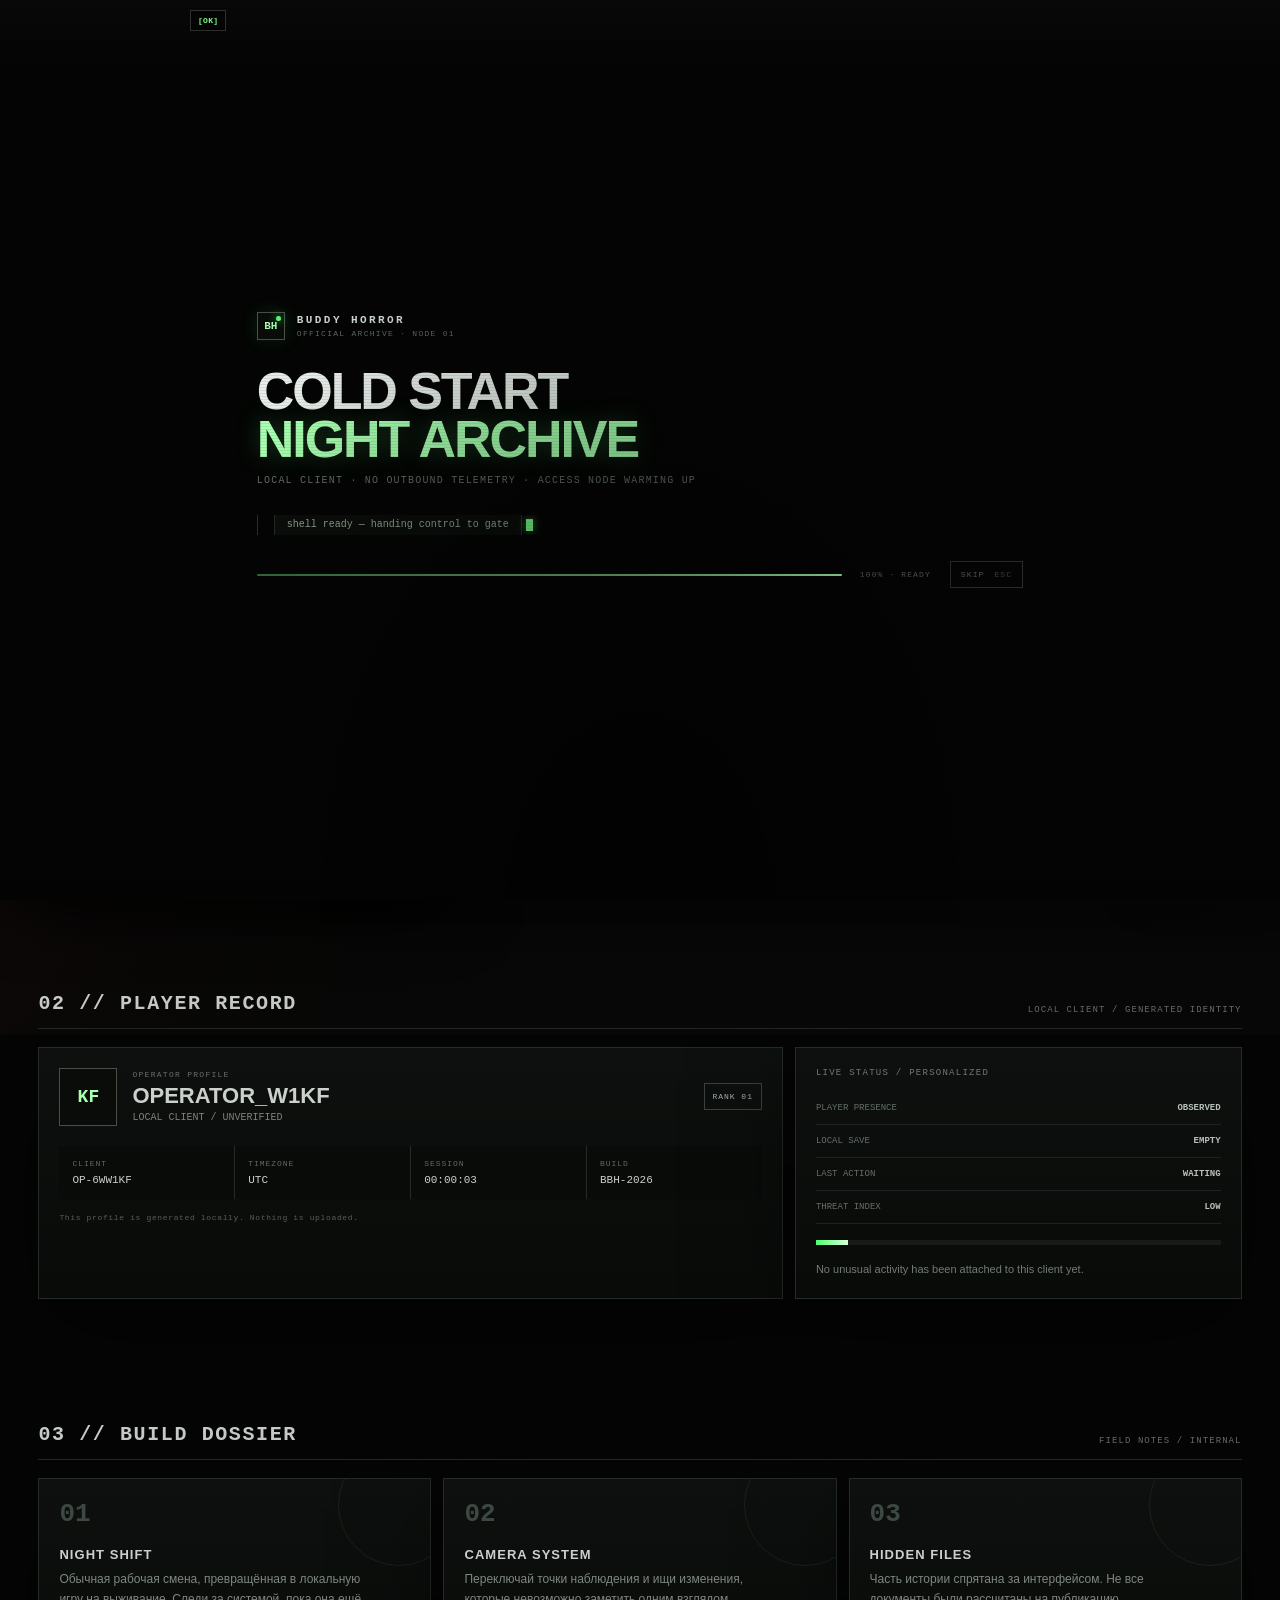
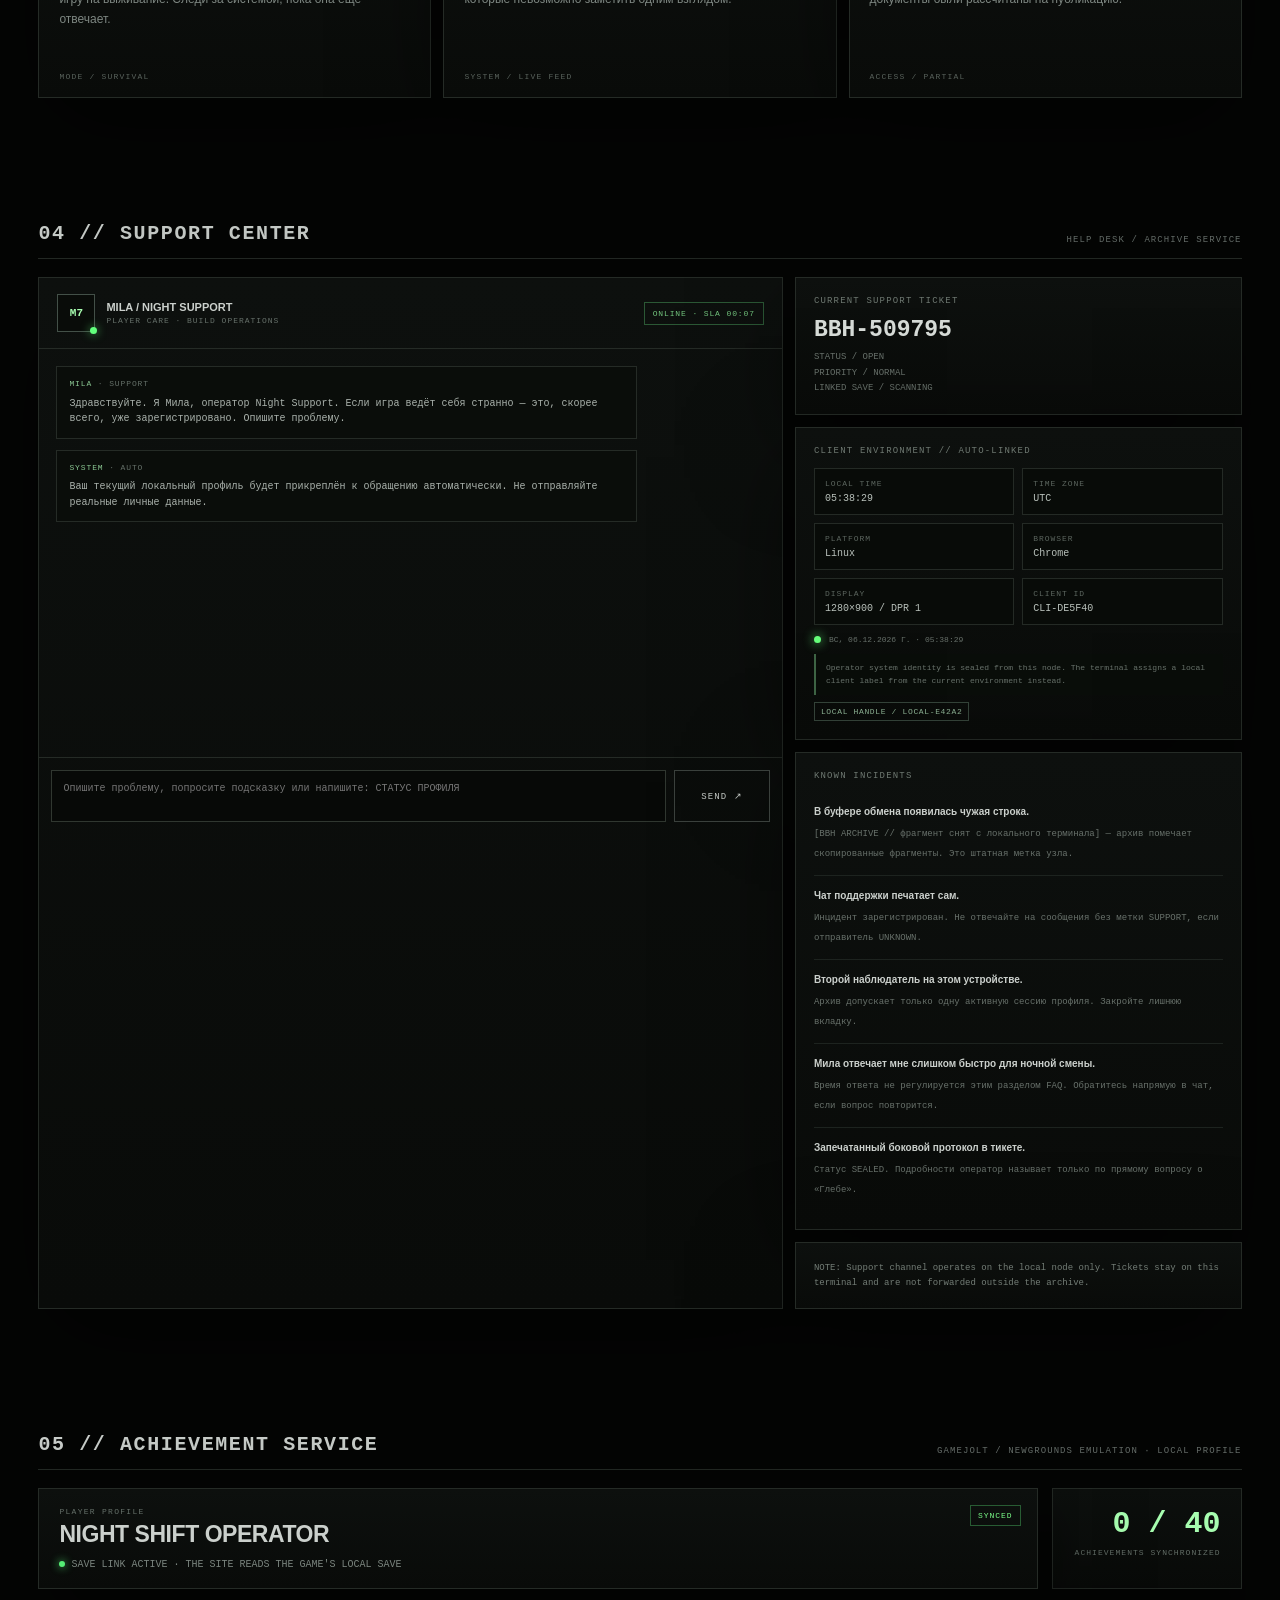
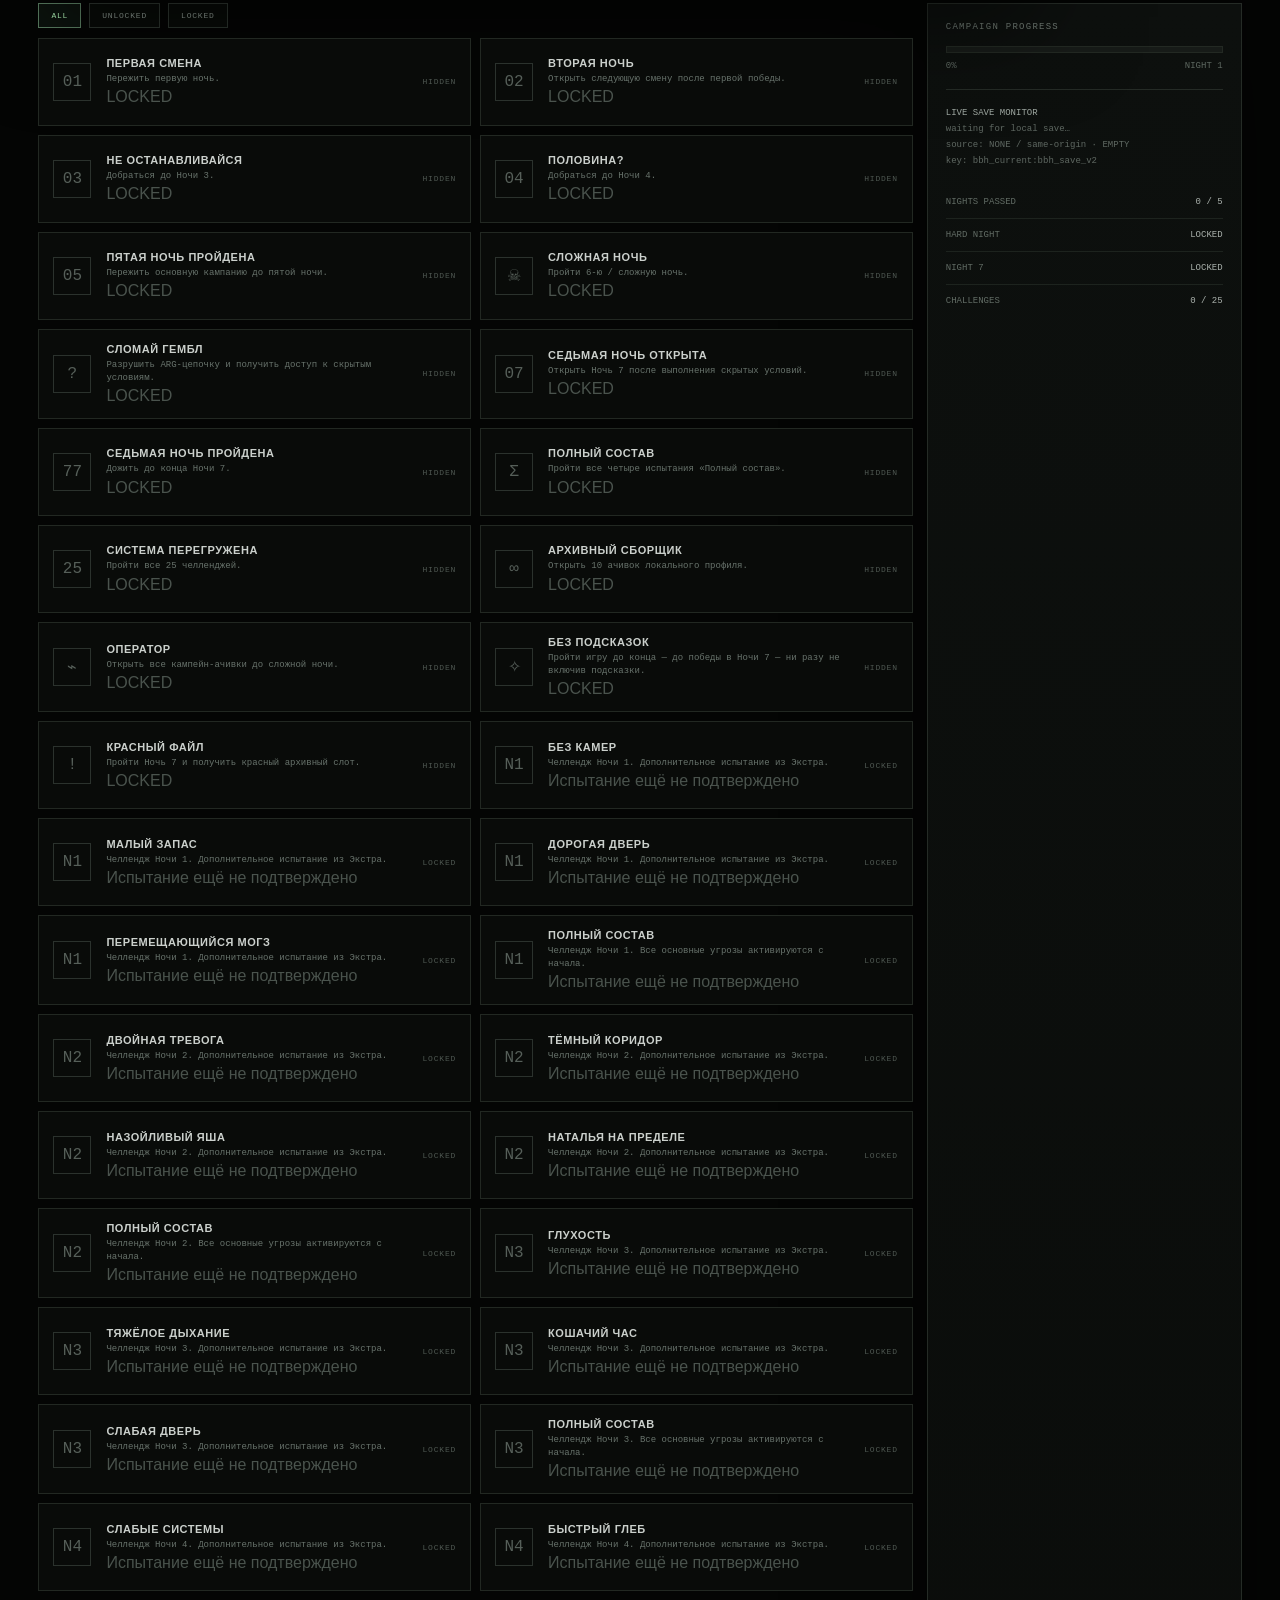
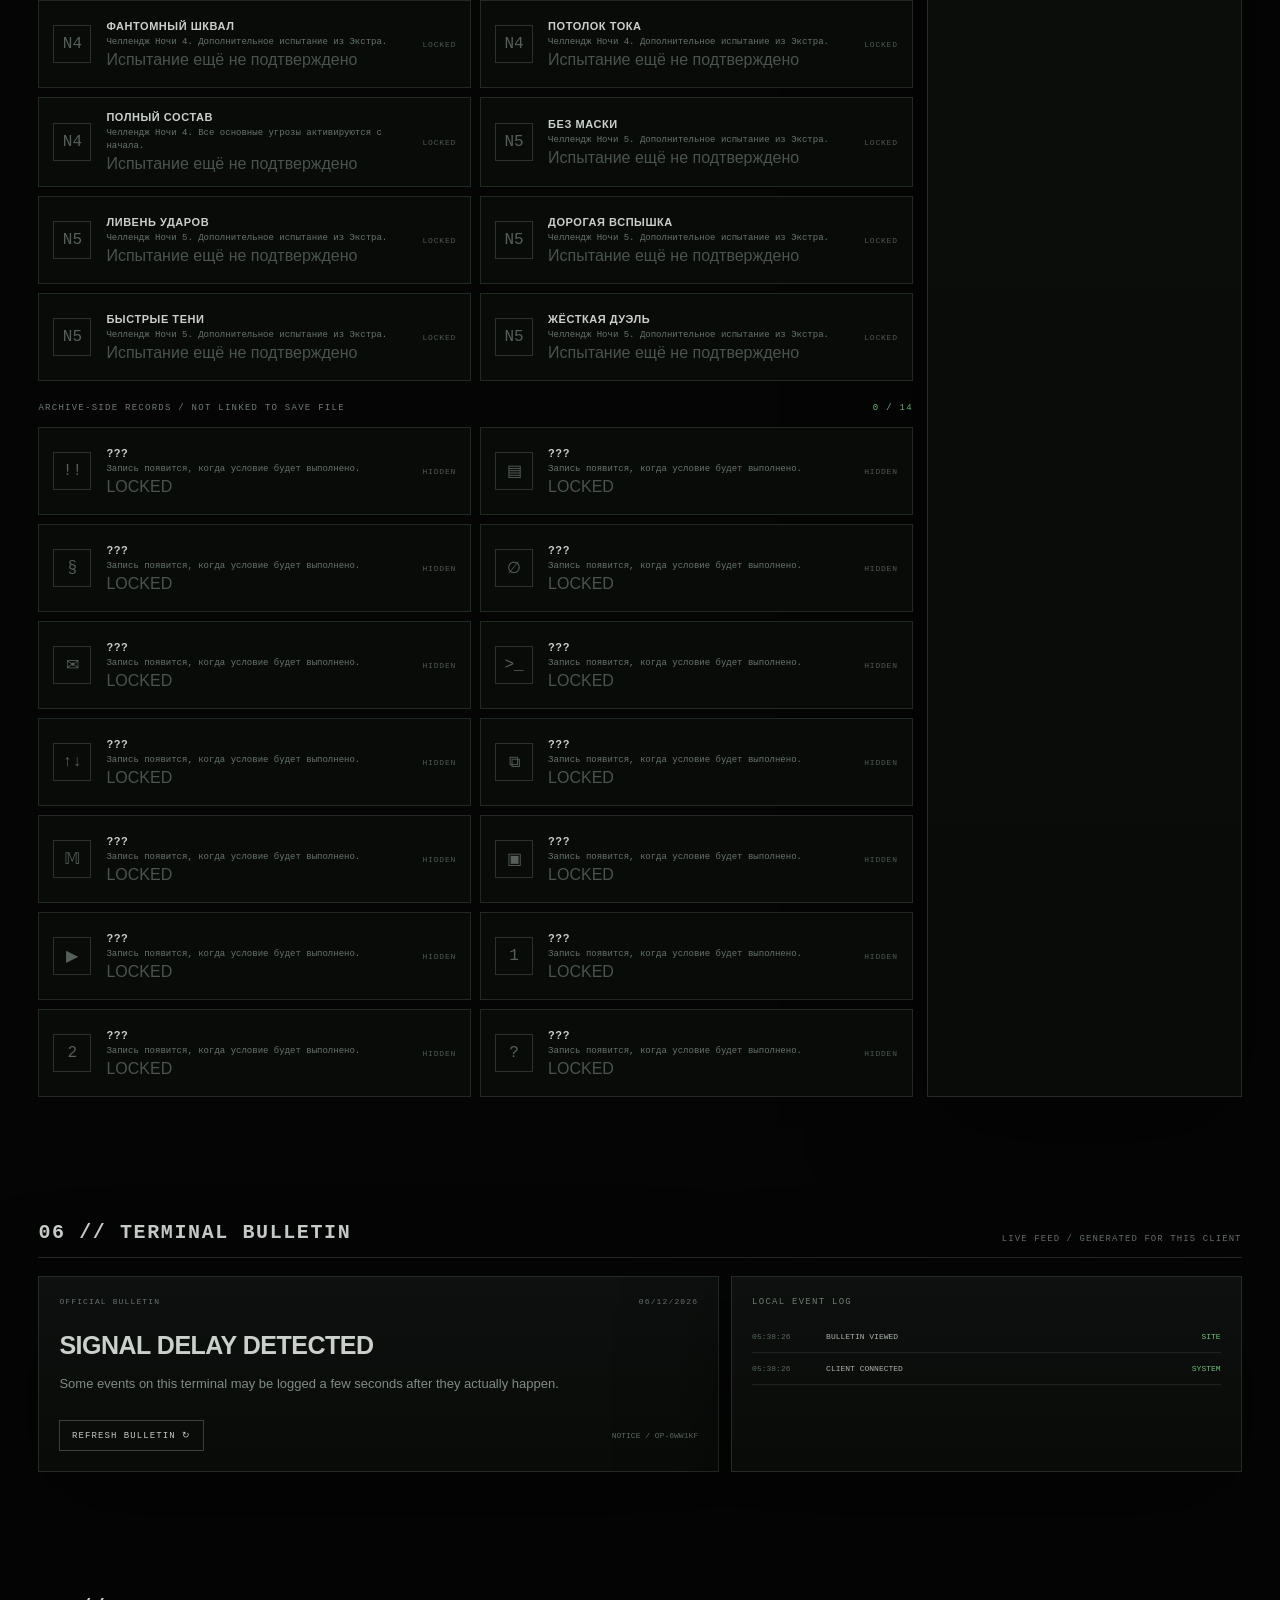
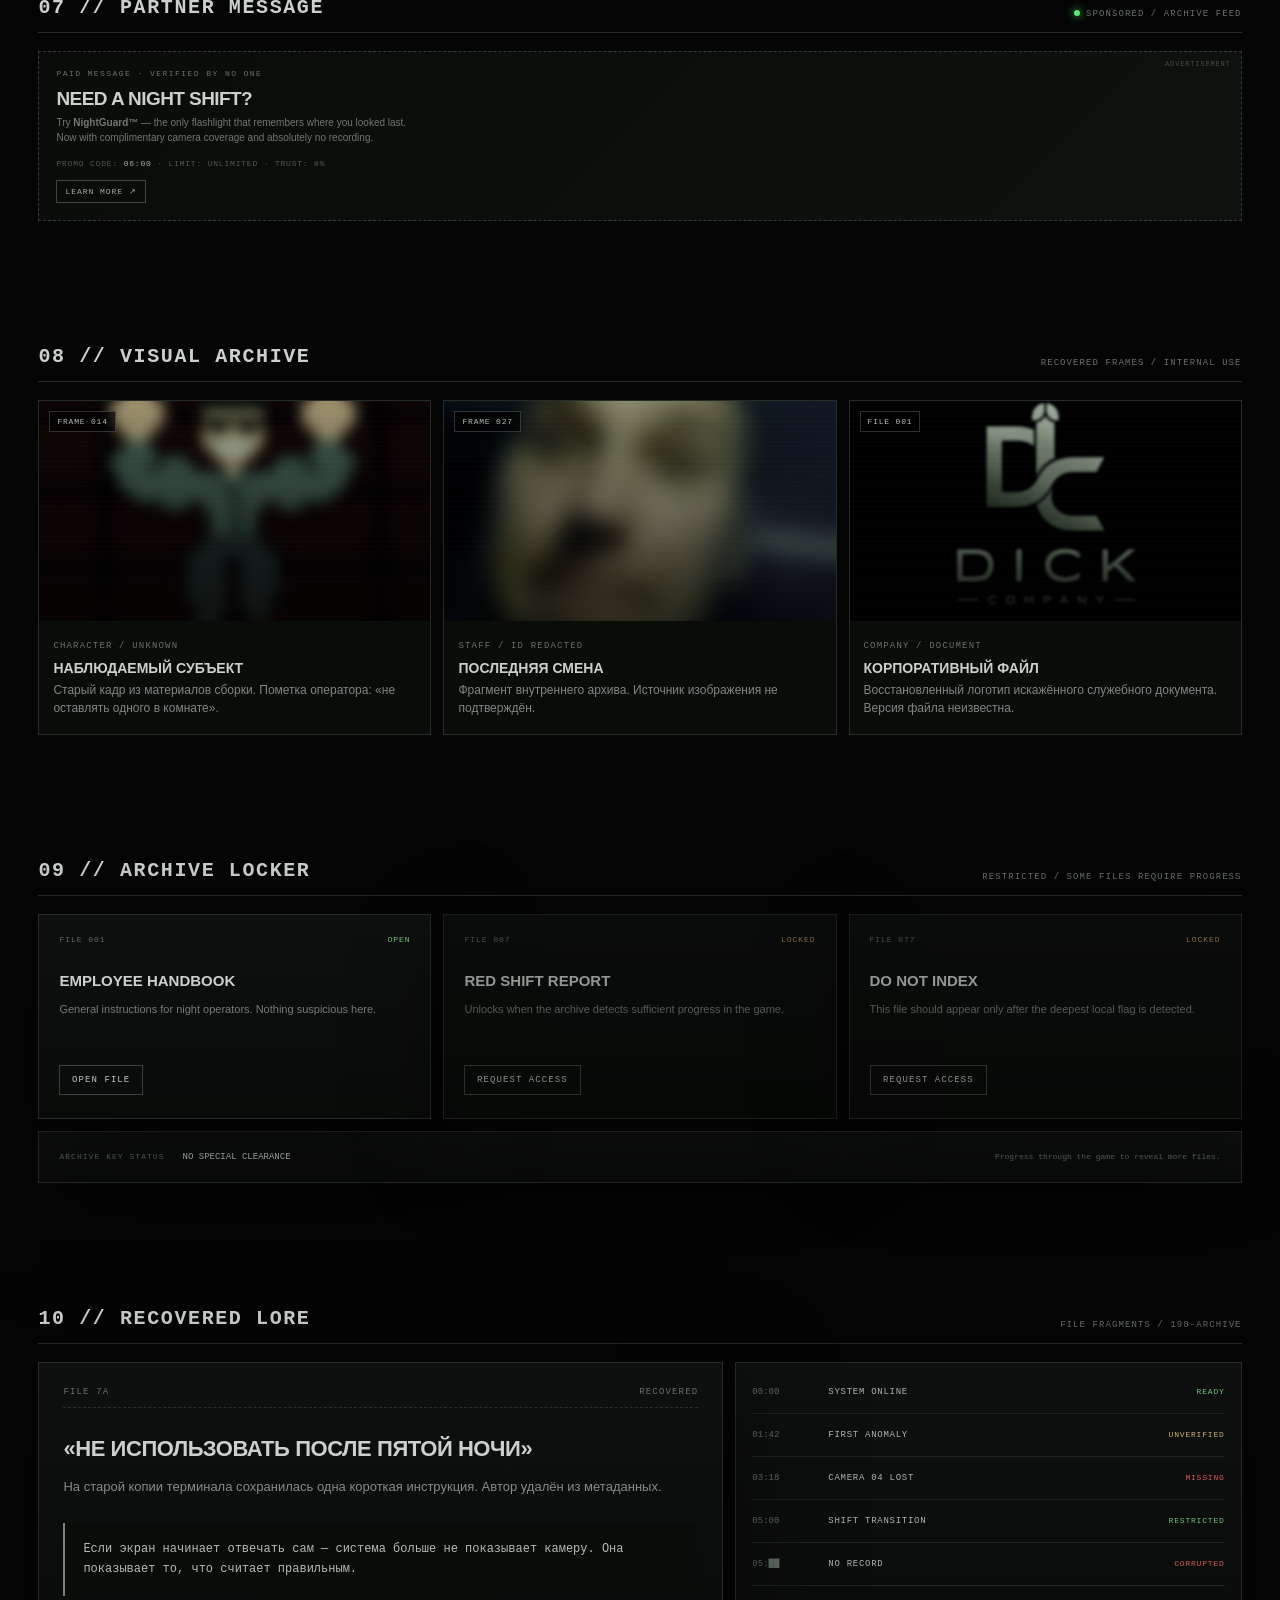
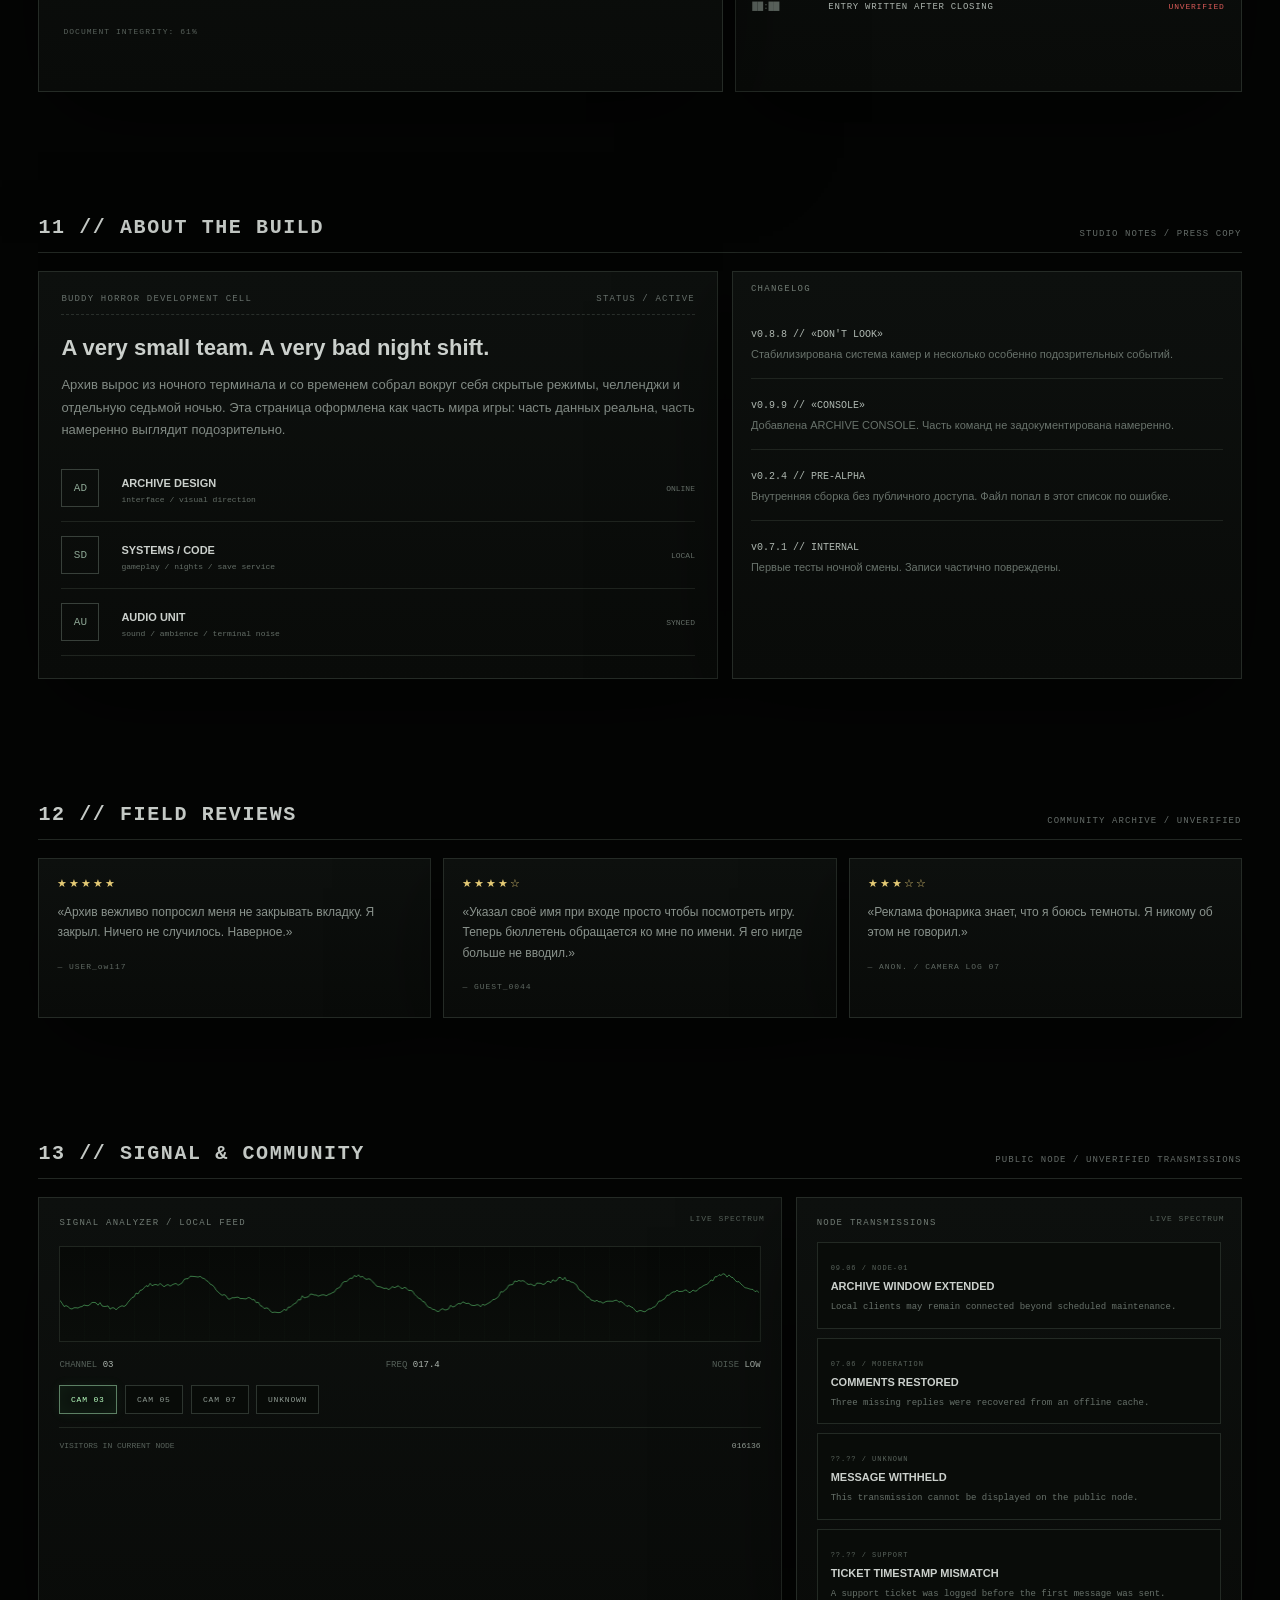
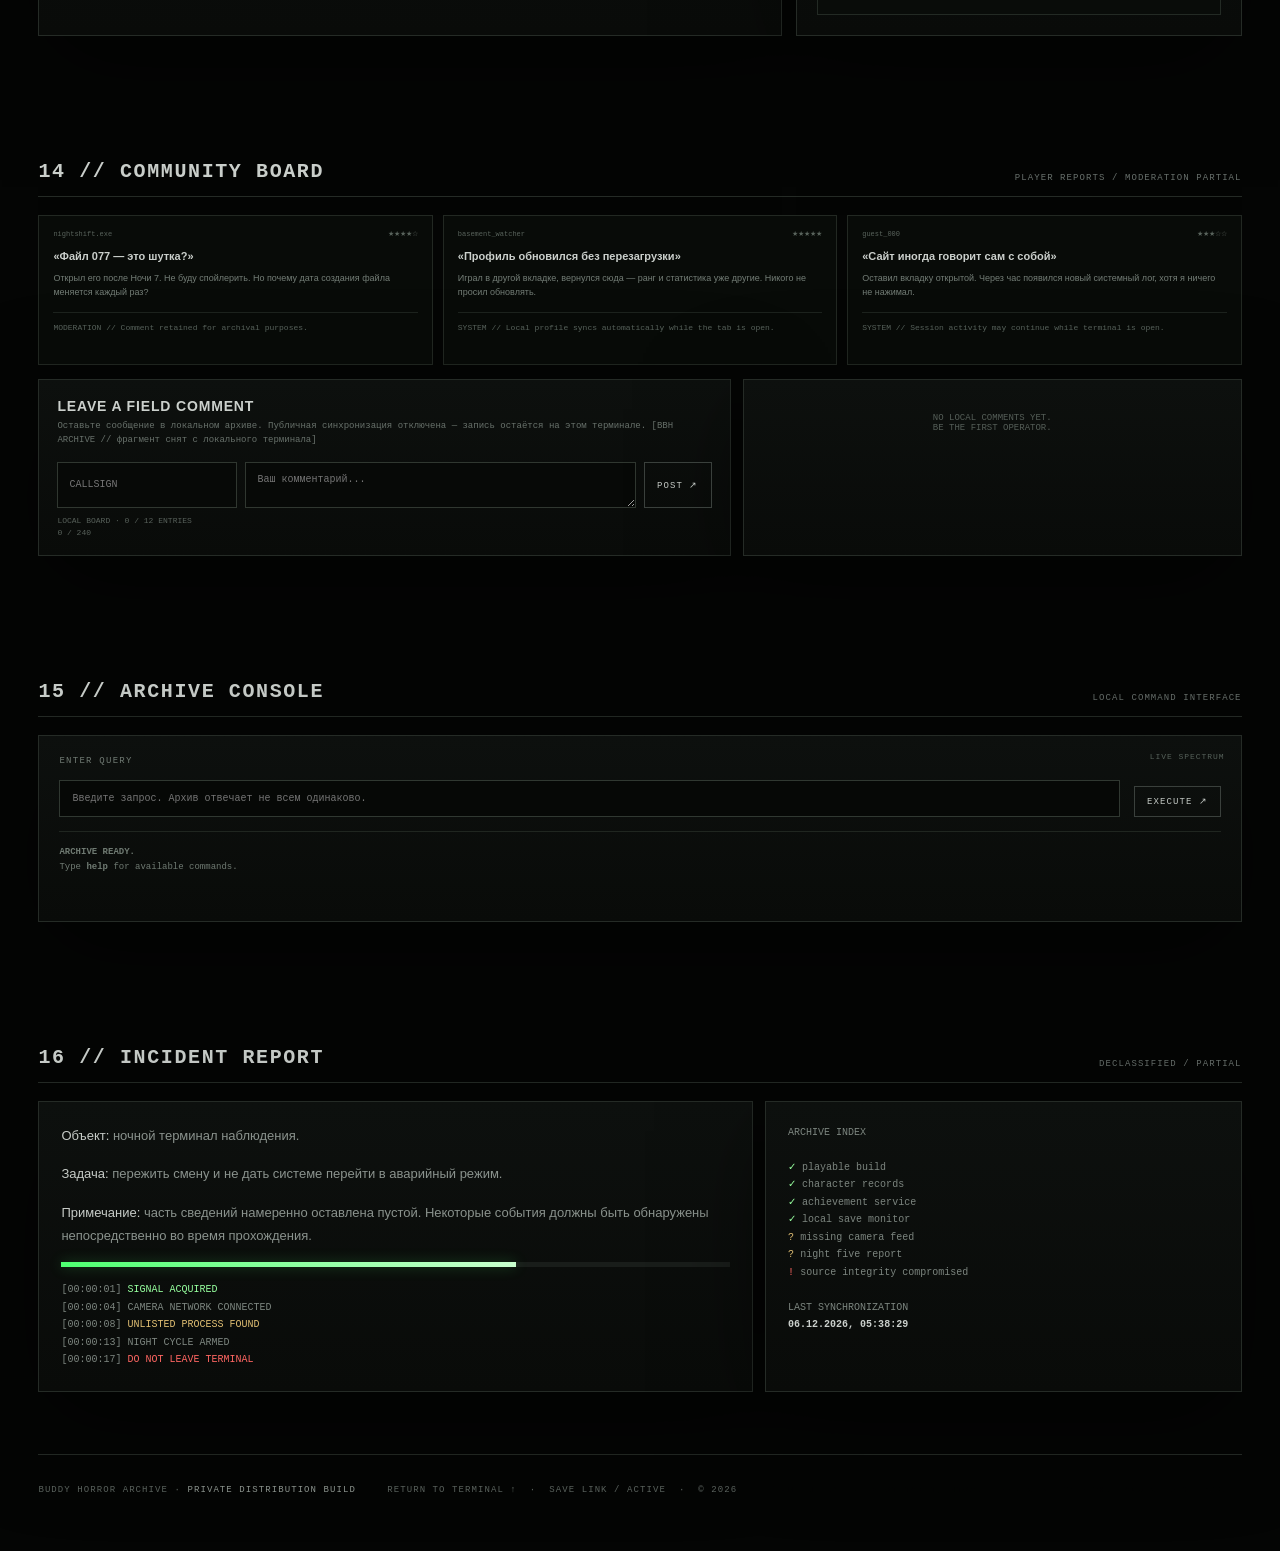
==== commit 4634cde4: "Add files via upload" ====
--- a/buddy_indev.html
+++ b/buddy_indev.html
@@ -426,7 +426,7 @@
 </div>
 <header>
   <div class="brand"><div class="logo">B<i></i></div><div><h1>BUDDY HORROR // ARCHIVE</h1><small>PRIVATE BUILD / ACCESS NODE 01</small></div></div>
-  <nav class="nav"><a href="#game">PLAY</a><a href="#profile">PROFILE</a><a href="#archive">ARCHIVE</a><a href="#achievements">ACHIEVEMENTS</a><a href="#support">SUPPORT</a><a href="#lore">LORE</a><a href="#studio">ABOUT</a><a class="secret-nav" id="secretNav" href="#secretNode">RED NODE</a></nav>
+  <nav class="nav"><a href="#game">PLAY</a><a href="#profile">PROFILE</a><a href="#archive">ARCHIVE</a><a href="#achievements">ACHIEVEMENTS</a><a href="#support">SUPPORT</a><a href="#lore">LORE</a><a href="#studio">ABOUT</a><a class="gleb-nav" id="glebNav" href="#glebRun">GLEB RUN</a><a class="secret-nav" id="secretNav" href="#secretNode">RED NODE</a></nav>
 </header>
 <main>
 <section class="hero"><div><div class="kicker">restricted game archive</div><h2>ПЯТЬ НОЧЕЙ<br>С <span>БАДИХОРРОРОМ</span></h2><p>Небольшая независимая хоррор-игра, сохранённая в виде закрытого ночного терминала. Здесь находится рабочая сборка, архив материалов, восстановленные документы и профиль прохождения, который обновляется непосредственно из сохранения игры.</p><div class="player-welcome" id="playerWelcome">LOCAL ACCESS GRANTED · OPERATOR <strong id="welcomeName"></strong></div></div><div class="hero-side"><div class="stamp">STATUS / <strong><span class="live-dot"></span>ONLINE</strong><br>BUILD / BBH-2026<br>ACCESS / LOCAL<br>SAVE / <strong id="heroSaveState">SCANNING</strong></div><div class="facts"><div class="fact"><b>05</b><span>NIGHT CYCLES</span></div><div class="fact"><b>960×620</b><span>GAME CANVAS</span></div><div class="fact"><b>LIVE</b><span>PLAYABLE BUILD</span></div><div class="fact"><b id="heroStars">☆☆☆☆</b><span>ARCHIVE RATING</span></div></div></div></section>
@@ -458,6 +458,8 @@
 <section id="terminal" class="section"><div class="section-title"><h3>13 // SIGNAL & COMMUNITY</h3><span>PUBLIC NODE / UNVERIFIED TRANSMISSIONS</span></div><div class="meta-grid"><div class="panel signal-panel"><div class="side-title">SIGNAL ANALYZER / LOCAL FEED</div><div class="wave"><canvas id="signalCanvas"></canvas></div><div class="frequency"><span>CHANNEL <b id="signalChannel">03</b></span><span>FREQ <b id="signalFreq">017.4</b></span><span>NOISE <b id="signalNoise">LOW</b></span></div><div class="signal-controls" style="margin-top:15px"><button class="signal-btn active" data-channel="03">CAM 03</button><button class="signal-btn" data-channel="05">CAM 05</button><button class="signal-btn" data-channel="07">CAM 07</button><button class="signal-btn" data-channel="00">UNKNOWN</button></div><div class="visitor"><span>VISITORS IN CURRENT NODE</span><b id="visitorCount">000000</b></div></div><div class="panel signal-panel"><div class="side-title">NODE TRANSMISSIONS</div><div class="notice-stack" id="noticeStack"><div class="notice-card" data-detail="Клиенты жаловались на разрыв соединения ровно в 03:17. Окно обслуживания продлили, чтобы никто не заметил совпадение."><small>09.06 / NODE-01</small><b>ARCHIVE WINDOW EXTENDED</b><span>Local clients may remain connected beyond scheduled maintenance.</span></div><div class="notice-card" data-detail="Три реплики были удалены модерацией дважды. Восстановлены они были из кэша, которого, по документам, не существует."><small>07.06 / MODERATION</small><b>COMMENTS RESTORED</b><span>Three missing replies were recovered from an offline cache.</span></div><div class="notice-card" data-detail="[ЧАСТИЧНО ВОССТАНОВЛЕНО] «...если вы читаете это, канал UNKNOWN уже не так уж и неизвестен...»"><small>??.?? / UNKNOWN</small><b>MESSAGE WITHHELD</b><span>This transmission cannot be displayed on the public node.</span></div><div class="notice-card" data-detail="Тикет открылся раньше, чем поддержка получила первое сообщение. Разница по времени в логах — отрицательная. Раздел техподдержки закрыл вопрос без объяснений."><small>??.?? / SUPPORT</small><b>TICKET TIMESTAMP MISMATCH</b><span>A support ticket was logged before the first message was sent.</span></div></div></div></div></section>
 <section id="community" class="section"><div class="section-title"><h3>14 // COMMUNITY BOARD</h3><span>PLAYER REPORTS / MODERATION PARTIAL</span></div><div class="community" id="communityStaticPosts"></div><div class="community-tools"><div class="panel comment-box"><h4>LEAVE A FIELD COMMENT</h4><p>Оставьте сообщение в локальном архиве. Публичная синхронизация отключена — запись остаётся на этом терминале. [BBH ARCHIVE // фрагмент снят с локального терминала]</p><form class="comment-form" id="commentForm"><input class="comment-name" id="commentName" maxlength="24" placeholder="CALLSIGN" autocomplete="off"><textarea class="comment-input" id="commentText" maxlength="240" placeholder="Ваш комментарий..."></textarea><button class="btn" type="submit">POST ↗</button></form><div class="comment-limit" id="commentLimit">LOCAL BOARD · 0 / 12 ENTRIES</div><div class="comment-counter" id="commentCounter">0 / 240</div></div><div class="panel comment-list" id="commentList"><div class="comment-empty" id="commentEmpty">NO LOCAL COMMENTS YET.<br>BE THE FIRST OPERATOR.</div></div></div></section>
 <section id="console" class="section"><div class="section-title"><h3>15 // ARCHIVE CONSOLE</h3><span>LOCAL COMMAND INTERFACE</span></div><div class="panel signal-panel command-panel"><div><div class="side-title">ENTER QUERY</div><input id="archiveCommand" class="command-input" autocomplete="off" placeholder="Введите запрос. Архив отвечает не всем одинаково."></div><button class="btn" id="commandRun">EXECUTE ↗</button><div class="command-output" id="commandOutput"><strong>ARCHIVE READY.</strong><br>Type <b>help</b> for available commands.</div></div></section>
+
+<section id="glebRun" class="section gleb-section"><div class="section-title"><h3>17 // SIDE PROTOCOL</h3><span>GLEB RUN / SEAL REMOVED</span></div><div class="panel"><div class="panel-head"><span>SIDE PROTOCOL · RHYTHM RUNNER</span><div class="lights"><i></i><i></i><i></i></div></div><div class="game-launch-panel"><div><div class="game-launch-kicker">SIDE PROTOCOL / SEAL REMOVED</div><h4>GLEB RUN</h4><p>Два уровня, у каждого свой саундтрек. Ур. 2 открывается после 12 000 очков на первом, тайна — после 18 000 на втором. Звук обязателен. Секрет можно узнать только один раз.</p></div><div class="game-launch-actions"><span id="glebState">GLEB RUN OFFLINE · AWAITING PLAYER</span><button class="btn" id="glebPlay" type="button">PLAY ↗</button><button class="btn" id="glebFull" type="button" hidden>FULLSCREEN ↗</button></div></div><div class="game-wrap game-off" id="glebWrap"><div class="game-screen"><iframe id="glebFrame" data-src="gleb_runer/index.html" title="GLEB RUN" allow="fullscreen *; autoplay *" allowfullscreen referrerpolicy="same-origin" oncontextmenu="return false"></iframe></div></div><div class="playbar"><span>LOCAL CLIENT · NO EXTERNAL SERVER · PROGRESS IS WRITTEN TO THE ACHIEVEMENT SERVICE</span></div></div></section>
 
 <section id="secretNode" class="section secret-section"><div class="section-title"><h3>██ // RESTRICTED NODE</h3><span>INDEX STATUS / FAILED</span></div><div class="secret-grid"><div class="panel secret-core secret-pulse"><div class="secret-eyebrow">ARCHIVE / LEVEL ??? / LOCAL OVERRIDE</div><h3>YOU FOUND<br><span>THE WRONG PAGE.</span></h3><p>Этот раздел не существует в публичном индексе. Он появился только потому, что ваш клиент выполнил последовательность, которую архив не должен был принимать.</p><div class="secret-redact" id="secretRedact">[03:17] REQUEST ACCEPTED<br>[03:17] PUBLIC INDEX BYPASS<br>[03:18] OBSERVER COUNT: <span id="observerCount">01</span><br>[03:18] <b>PLEASE DO NOT CONTINUE</b></div><button class="btn" id="decodeFragment" style="margin-top:12px">DECODE NEXT FRAGMENT ↗</button><div class="secret-unlock">ACCESS GRANTED / SESSION-SPECIFIC</div></div><div class="panel secret-side"><div class="side-title">RECOVERED NODE DATA</div><div class="logline"><b>EVENT 03:17</b><br>Источник запроса не совпадает с зарегистрированным UI.</div><div class="logline"><b>CAMERA 00</b><br>Нет изображения. Только временная метка.</div><div class="logline"><b>OPERATOR</b><br><span id="secretOperator">UNRESOLVED</span></div><div class="logline"><b>LOCAL CLOCK</b><br><span id="secretClock">--:--:--</span></div><div class="logline"><b>WARNING</b><br>Не закрывайте вкладку, если хотите увидеть следующий файл.</div><button class="btn" id="secretClose" style="margin-top:18px">CLOSE NODE ↗</button></div></div></section>
 
@@ -724,6 +726,10 @@
       el.innerHTML='<b>'+item.q+'</b><span>'+item.a+'</span>';
       incidentWrap.appendChild(el);
     });
+    const gl=document.createElement('div');
+    gl.className='faq';
+    gl.innerHTML='<b>Запечатанный боковой протокол в тикете.</b><span>Статус SEALED. Подробности оператор называет только по прямому вопросу о «Глебе».</span>';
+    incidentWrap.appendChild(gl);
   }
 })();
 
@@ -935,7 +941,11 @@
  {id:'hidden_sequence',icon:'↑↓',title:'НЕЗАДОКУМЕНТИРОВАННАЯ ПОСЛЕДОВАТЕЛЬНОСТЬ',desc:'Где-то на странице спрятана комбинация клавиш.'},
  {id:'second_observer',icon:'⧉',title:'ВТОРОЙ НАБЛЮДАТЕЛЬ',desc:'Откройте архив в двух вкладках одновременно.'},
  {id:'name_heard',icon:'𝕄',title:'ОНА УСЛЫШАЛА ИМЯ',desc:'Наберите её имя где угодно на странице.'},
- {id:'gallery_full',icon:'▣',title:'ПОЛНЫЙ ОБЗОР',desc:'Просмотрите каждый восстановленный кадр в визуальном архиве.'}
+ {id:'gallery_full',icon:'▣',title:'ПОЛНЫЙ ОБЗОР',desc:'Просмотрите каждый восстановленный кадр в визуальном архиве.'},
+ {id:'gleb_open',icon:'▶',title:'БОКОВОЙ ПРОТОКОЛ',desc:'Снимите печать с GLEB RUN: игра открыта.'},
+ {id:'gleb_l1',icon:'1',title:'GLEB RUN · УРОВЕНЬ 1',desc:'Запустите первый уровень — 130 BPM.'},
+ {id:'gleb_l2',icon:'2',title:'GLEB RUN · УРОВЕНЬ 2',desc:'Наберите 12 000 очков на первом уровне: второй уровень (150 BPM) открыт.'},
+ {id:'gleb_secret',icon:'?',title:'GLEB RUN · ТАЙНА ОТКРЫТА',desc:'Наберите 18 000 очков на втором уровне: доступ к тайне разрешён.'}
 ];
 function getSiteAch(){try{return JSON.parse(localStorage.getItem(SITE_ACH_KEY)||'{}')}catch(e){return {}}}
 function renderSiteAch(){
@@ -1162,9 +1172,54 @@
     try{localStorage.setItem('bbh_cookie_choice_v2',choice)}catch(e){}
     if(notice)notice.classList.add('hidden');
     if(typeof logEvent==='function')logEvent('COOKIE CONSENT / '+(choice==='accepted'?'ALLOWED':'DECLINED'),'PRIVACY');
-    if(choice==='declined'&&typeof showCreepyToast==='function'){
-      setTimeout(()=>showCreepyToast('DECLINE RECORDED','Локальное хранилище всё равно сохранило ваш выбор — иначе архив не смог бы его запомнить.'),900);
-    }
+    if(choice==='declined')declineHorror();
+  }
+  /* DECLINE: one creepy sequence per page load. ACCEPT: nothing happens. */
+  function declineHorror(){
+    if(document.getElementById('bbhDeclineScare'))return;
+    let name='ОПЕРАТОР';
+    try{name=(localStorage.getItem('bbh_operator_name_v2')||name).replace(/[<>&"']/g,'').slice(0,24).toUpperCase()}catch(e){}
+    const time=new Date().toLocaleTimeString('ru-RU',{hour12:false});
+    const st=document.createElement('style');
+    st.textContent='#bbhDeclineScare{position:fixed;inset:0;z-index:99999;background:#000;display:flex;flex-direction:column;align-items:center;justify-content:center;gap:14px;padding:24px;text-align:center;font:13px/1.7 monospace;letter-spacing:.14em;color:#c9cfca;opacity:0;pointer-events:all;transition:opacity .25s}'+
+      '#bbhDeclineScare.on{opacity:1}#bbhDeclineScare.off{opacity:0;transition:opacity 1.6s ease}'+
+      '#bbhDeclineScare b{color:#ff5d59;font-size:15px}#bbhDeclineScare .ln{opacity:0;transition:opacity .6s}#bbhDeclineScare .ln.show{opacity:1}'+
+      '#bbhDeclineScare .eyes{display:flex;gap:26px;margin-top:22px;opacity:0;transition:opacity .15s}#bbhDeclineScare .eyes.show{opacity:1}'+
+      '#bbhDeclineScare .eyes i{width:10px;height:10px;border-radius:50%;background:#ff5d59;box-shadow:0 0 12px 3px rgba(255,93,89,.8)}'+
+      '@keyframes bbhDShake{0%,100%{transform:translate(0)}20%{transform:translate(-6px,2px)}40%{transform:translate(5px,-3px)}60%{transform:translate(-3px,-2px)}80%{transform:translate(4px,3px)}}'+
+      'body.bbh-dshake{animation:bbhDShake .35s steps(2) 3;filter:hue-rotate(-40deg) contrast(1.4)}';
+    document.head.appendChild(st);
+    const ov=document.createElement('div');ov.id='bbhDeclineScare';ov.setAttribute('aria-live','polite');
+    const lines=[
+      '<b>ОТКАЗ ЗАФИКСИРОВАН</b>',
+      'Мы и не спрашивали разрешения, '+name+'.',
+      'Файлы уже на месте. Они были здесь до того, как вы открыли вкладку.',
+      time+' — это время вы закрываете вкладку? Нет. Не закрываете.',
+      '<b>МЫ ВИДИМ, ЧТО ВЫ ЧИТАЕТЕ ЭТО.</b>'
+    ];
+    lines.forEach(t=>{const d=document.createElement('div');d.className='ln';d.innerHTML=t;ov.appendChild(d)});
+    const eyes=document.createElement('div');eyes.className='eyes';eyes.innerHTML='<i></i><i></i>';ov.appendChild(eyes);
+    // short low drone (respects the site SFX switch)
+    try{
+      if(localStorage.getItem('bbh_sfx_enabled_v1')!=='off'){
+        const AC=window.AudioContext||window.webkitAudioContext;
+        if(AC){const ac=new AC(),o=ac.createOscillator(),o2=ac.createOscillator(),g=ac.createGain();
+          o.type='sawtooth';o.frequency.value=46;o2.type='sine';o2.frequency.value=47.5;
+          g.gain.setValueAtTime(0,ac.currentTime);g.gain.linearRampToValueAtTime(.16,ac.currentTime+1.2);g.gain.linearRampToValueAtTime(0,ac.currentTime+7);
+          o.connect(g);o2.connect(g);g.connect(ac.destination);o.start();o2.start();o.stop(ac.currentTime+7.2);o2.stop(ac.currentTime+7.2);
+          setTimeout(()=>{try{ac.close()}catch(e){}},8000);}
+      }
+    }catch(e){}
+    const T=(fn,ms)=>setTimeout(fn,ms);
+    T(()=>{document.body.classList.add('bbh-dshake')},500);
+    T(()=>{document.body.classList.remove('bbh-dshake');document.body.appendChild(ov);requestAnimationFrame(()=>ov.classList.add('on'))},1800);
+    lines.forEach((_,i)=>T(()=>ov.children[i].classList.add('show'),2600+i*1500));
+    T(()=>eyes.classList.add('show'),2600+lines.length*1500);
+    T(()=>eyes.classList.remove('show'),2600+lines.length*1500+350);
+    T(()=>eyes.classList.add('show'),2600+lines.length*1500+700);
+    T(()=>{ov.classList.add('off');ov.style.pointerEvents='none'},2600+lines.length*1500+1800);
+    T(()=>{ov.remove();st.remove()},2600+lines.length*1500+3600);
+    if(typeof logEvent==='function')T(()=>logEvent('UNREQUESTED FILES / ALREADY PRESENT','PRIVACY'),2600);
   }
   const accept=document.getElementById('cookieAccept'), decline=document.getElementById('cookieDecline');
   if(accept)accept.addEventListener('click',()=>choose('accepted'));
@@ -1303,6 +1358,343 @@
 })();
 </script>
 
+
+<style>
+.gleb-nav{display:none!important}.gleb-nav.show{display:block!important}
+.gleb-section{display:none}.gleb-section.unlocked{display:block}
+.gleb-section .game-screen:after{content:"LIVE FEED // SIDE PROTOCOL"}
+.gleb-section .game-wrap:not(.game-off){display:block}
+.gleb-section .game-launch-actions{flex-wrap:wrap}
+#glebFull[hidden]{display:none!important}
+.gleb-nav.flash{animation:glebFlash 1.1s ease 3}
+@keyframes glebFlash{50%{color:var(--green);text-shadow:0 0 14px rgba(138,255,151,.8)}}
+</style>
+<style>
+/* Mila chat: custom scrollbar */
+#chatLog,.chat-input{scrollbar-width:thin;scrollbar-color:#2f6b3b #060806}
+#chatLog::-webkit-scrollbar,.chat-input::-webkit-scrollbar{width:8px;height:8px}
+#chatLog::-webkit-scrollbar-track,.chat-input::-webkit-scrollbar-track{background:#060806;border-left:1px solid #1a211b}
+#chatLog::-webkit-scrollbar-thumb,.chat-input::-webkit-scrollbar-thumb{background:linear-gradient(180deg,#3f8b4d,#1f4727);border:1px solid #0a0f0b;border-radius:0;box-shadow:0 0 8px rgba(98,255,120,.25)}
+#chatLog::-webkit-scrollbar-thumb:hover,.chat-input::-webkit-scrollbar-thumb:hover{background:linear-gradient(180deg,#62ff78,#2f6b3b)}
+#chatLog::-webkit-scrollbar-corner{background:#060806}
+#chatLog .msg.mila-unknown{border-color:#6b2a28;background:rgba(40,8,8,.5)}#chatLog .msg.mila-unknown .who b{color:#ff5d59}#chatLog .msg.mila-unknown .mila-body{color:#e0a5a2;letter-spacing:.06em}
+#chatLog .msg.mila-ghost{animation:milaGhost .5s steps(4) 1}
+@keyframes milaGhost{0%,100%{opacity:1;transform:none}30%{opacity:.35;transform:translateX(-3px)}60%{opacity:.9;transform:translateX(2px)}}
+</style>
+<script id="bbhMilaEvents">
+/* Mila writes on her own: random creepy messages and reactions while the page is open */
+(function(){
+  'use strict';
+  const $=id=>document.getElementById(id);
+  const snap=()=>{try{return clientSnapshot()}catch(e){return {id:'CLI-000000',zone:'?',platform:'?',browser:'?',screen:'?',d:new Date()}}};
+  const opName=()=>{try{return (localStorage.getItem('bbh_operator_name_v2')||'оператор').replace(/[<>&"']/g,'').slice(0,24)}catch(e){return 'оператор'}};
+  const clock=()=>new Date().toLocaleTimeString('ru-RU',{hour12:false});
+  const rnd=(a,b)=>a+Math.random()*(b-a);
+  const POOL=[
+    ()=>'Вы всё ещё здесь. Хорошо.',
+    ()=>'Сейчас '+clock()+'. Вы моргнули примерно две минуты назад. Я это не отслеживаю.',
+    ()=>'Не оборачивайтесь, '+opName()+'. Просто на всякий случай.',
+    ()=>'Тикет '+snap().id+' обновлён. Кем — не указано.',
+    ()=>'Вы же понимаете, что я не вижу экран, а только читаю то, что вы вводите? Тогда почему я знаю, что вы прокрутили чат вверх?',
+    ()=>'Кто-то ещё открыл этот тикет. Сессий: 2. Это не я.',
+    ()=>'Мне нужно отойти. Если услышите стук — это вентиляция. Не открывайте.',
+    ()=>'Ваш '+snap().platform+' сейчас работает тише обычного. Как будто прислушивается.',
+    ()=>'Я перечитала ваши прошлые сообщения. Вы писали их не первый раз. Вы просто этого не помните.',
+    ()=>'Свет в комнате горит? Если нет — ничего страшного. Экран ваш горит достаточно ярко, чтобы вас видели.',
+    ()=>'Я хотела вам кое-что сказать, но поддержка первого уровня не вправе. Скажу так: проверьте дверь.',
+    ()=>'Сообщение удалено оператором.',
+    ()=>'Вы сидите ближе к экрану, чем минуту назад.',
+    ()=>'Знаете, в чате двое. Вы и я. По крайней мере, я так записала. Третье имя в журнале появилось само.',
+    ()=>'03:17. Я знаю, что сейчас '+clock()+'. Просто напоминаю про 03:17.',
+    ()=>'Не отвечайте, если следующее сообщение придёт без метки MILA.',
+    ()=>'Я всё ещё на линии. Деваться мне особо некуда.',
+    ()=>'У вас за спиной окно? Не отвечайте. Я просто спросила.',
+    ()=>'Регламент запрещает мне это говорить, но я скажу: мне тоже кто-то пишет. Из этого же чата.',
+    ()=>'Ваш разрешение экрана '+snap().screen+'. На камере 00 тоже было такое. До того, как изображение пропало.',
+    ()=>'Вы дышите громче, чем при входе. Шучу. Я не слышу. Пока.',
+    ()=>'Если я вдруг замолчу — это не сбой. Это значит, что он читает мои сообщения раньше вас.',
+    ()=>'Кто такой '+opName()+'? Это ваше имя или то, что вы мне назвали?',
+    ()=>'Я нашла в архиве файл с вашим именем. Он старше этого сайта.',
+    ()=>'Я видела, как вы смотрели на правый нижний угол. Там ничего нет. Теперь уже ничего.',
+    ()=>'Не закрывайте вкладку. Я не прошу. Я сообщаю.',
+    ()=>'Вы думаете, что можете уйти в любой момент. Ваш курсор считает иначе.',
+    ()=>'У меня закончились ответы по регламенту. Остались только настоящие.',
+    ()=>'Тихо. Вы слышали? Нет? Значит, он стоит достаточно близко.',
+    ()=>'Скажите «спасибо», когда он уйдёт. Не раньше.',
+    ()=>'Всё в порядке. Я просто проверяю, что вы ещё читаете.'
+  ];
+  const NIGHT=()=>{const h=new Date().getHours();return h>=2&&h<=4?'Сейчас глубокая ночь, '+opName()+'. В это время мы обычно и находим друг друга.':null};
+  let bag=[],sent=0,timer=null,lastActivity=Date.now(),lastReact=0,hiddenAt=0,maxLen=0,lastText='';
+  const MAX=18;
+  const pick=()=>{if(!bag.length)bag=POOL.map((_,i)=>i).sort(()=>Math.random()-.5);return POOL[bag.pop()]()};
+  const chatVisible=()=>{const el=$('support');if(!el)return false;const r=el.getBoundingClientRect();return r.bottom>0&&r.top<innerHeight};
+  const sendOk=()=>!document.hidden&&!document.body.classList.contains('locked')&&!document.body.classList.contains('game-active');
+
+  function addMsg(text,who,cls){
+    const log=$('chatLog');if(!log)return null;
+    const el=document.createElement('div');el.className='msg mila-ghost'+(cls?' '+cls:'');
+    const head=document.createElement('span');head.className='who';
+    const b=document.createElement('b');b.textContent=who||'MILA';head.appendChild(b);head.append(' · SUPPORT');
+    el.appendChild(head);
+    const body=document.createElement('span');body.className='mila-body';body.textContent=text;el.appendChild(body);
+    const nearBottom=log.scrollHeight-log.scrollTop-log.clientHeight<80;
+    log.appendChild(el);
+    if(nearBottom)log.scrollTop=log.scrollHeight;
+    const badge=$('supportUnread');if(badge)badge.classList.add('on');
+    if(typeof window.logEvent==='function')try{window.logEvent('SUPPORT MESSAGE / UNREQUESTED','SUPPORT')}catch(e){}
+    return body;
+  }
+  function typingThen(ms,fn){
+    const t=$('typing');if(t)t.textContent='MILA IS TYPING…';
+    setTimeout(()=>{if(t&&t.textContent==='MILA IS TYPING…')t.textContent='';fn()},ms);
+  }
+  const say=(text,extra)=>{sent++;typingThen(rnd(1200,3200),()=>{addMsg(text);if(extra)extra()})};
+
+  /* ---------- special events ---------- */
+  function evTypingStop(){const t=$('typing');if(t)t.textContent='MILA IS TYPING…';setTimeout(()=>{if(t&&t.textContent==='MILA IS TYPING…')t.textContent=''},rnd(5000,9000))}
+  function evDouble(){say(pick(),()=>setTimeout(()=>addMsg('Не пугайтесь, это автоматическое сообщение.'),rnd(2500,4500)))}
+  function evUnknown(){
+    sent++;
+    const lines=['Не отвечай ей.','она не одна','ТЫ УЖЕ ОТВЕТИЛ','смотри в угол экрана','почему ты ещё здесь','Мила не знает, что я пишу сюда','10 секунд'];
+    addMsg(lines[Math.floor(Math.random()*lines.length)],'UNKNOWN','mila-unknown');
+    setTimeout(()=>addMsg('Простите. Помехи на линии. Это не мой оператор.'),rnd(3000,5000));
+  }
+  function evRedact(){
+    sent++;
+    typingThen(rnd(1200,2600),()=>{
+      const body=addMsg('Я не должна этого говорить, но тот файл «DO NOT INDEX» уже читали. Вчера. С вашего устройства.');
+      if(!body)return;
+      setTimeout(()=>{const src=body.textContent;body.textContent=src.replace(/[^\s]/g,(c,i)=>i%7<4?'█':c)},rnd(3500,5000));
+      setTimeout(()=>{body.textContent='Сообщение удалено оператором.'},rnd(6500,8000));
+    });
+  }
+  function evPlaceholder(){
+    const inp=$('chatInput');if(!inp||inp.disabled)return;
+    const old=inp.placeholder;
+    inp.placeholder='она читает это вместе с вами';
+    setTimeout(()=>{if(inp.placeholder==='она читает это вместе с вами')inp.placeholder=old},4200);
+  }
+  function evTitle(){
+    const old=document.title;document.title='(1) MILA: вы тут?';
+    setTimeout(()=>{if(document.title==='(1) MILA: вы тут?')document.title=old},5000);
+  }
+
+  const EVENTS=[
+    [4,()=>say(pick())],[2,evDouble],[2,evTypingStop],[2,evUnknown],[2,evRedact],[1,evPlaceholder],[1,evTitle]
+  ];
+  function event(){
+    if(!sendOk()||sent>=MAX)return schedule();
+    const night=NIGHT();
+    if(night&&Math.random()<.15&&!event._night){event._night=1;say(night);return schedule()}
+    const total=EVENTS.reduce((a,e)=>a+e[0],0);let r=Math.random()*total;
+    for(const [w,fn] of EVENTS){if((r-=w)<0){fn();break}}
+    schedule();
+  }
+  function schedule(){clearTimeout(timer);timer=setTimeout(event,rnd(35000,95000))}
+
+  /* ---------- reactions to what the player does ---------- */
+  function canReact(){const n=Date.now();if(n-lastReact<45000||sent>=MAX||!sendOk())return false;lastReact=n;return true}
+  function onInput(e){
+    const v=e.target.value;lastActivity=Date.now();
+    if(v.length>maxLen)maxLen=v.length;
+    if(v.length)lastText=v;
+    if(!v.length&&maxLen>=6){
+      const quoted=lastText.slice(0,24);maxLen=0;
+      setTimeout(()=>{
+        const inp=$('chatInput');if(inp&&inp.value)return;
+        if(canReact())say('Вы начали писать «'+quoted+'» и стёрли. Я успела прочитать.');
+      },rnd(1500,3000));
+    }
+    if(v.length===0&&maxLen<6)maxLen=0;
+  }
+  function onVisibility(){
+    if(document.hidden){hiddenAt=Date.now();return}
+    const away=Math.round((Date.now()-hiddenAt)/1000);
+    if(hiddenAt&&away>=20&&canReact()){
+      setTimeout(()=>say('С возвращением. Вас не было '+away+' сек. Я считала. Больше ничего не делала.'),rnd(1500,3000));
+    }
+    hiddenAt=0;
+  }
+  function idleCheck(){
+    if(!sendOk()||!chatVisible())return;
+    if(Date.now()-lastActivity>50000&&canReact()){
+      lastActivity=Date.now();
+      say(['Вы молчите. Я тоже. Но слышно только одного из нас.','Вы читаете, но не отвечаете. Он тоже так делал.','Тишина — тоже сообщение. Я его записала.'][Math.floor(Math.random()*3)]);
+    }
+  }
+
+  function boot(){
+    const inp=$('chatInput');
+    if(inp)inp.addEventListener('input',onInput);
+    document.addEventListener('visibilitychange',onVisibility);
+    document.addEventListener('pointermove',()=>{lastActivity=Date.now()},{passive:true});
+    document.addEventListener('keydown',()=>{lastActivity=Date.now()},{passive:true});
+    setInterval(idleCheck,5000);
+    clearTimeout(timer);timer=setTimeout(event,rnd(30000,60000));
+  }
+  if(document.readyState==='loading')document.addEventListener('DOMContentLoaded',boot,{once:true});else boot();
+  window.__bbhMilaEvent=event;
+  window.__bbhMilaForce=function(n){const i=Math.max(0,Math.min(EVENTS.length-1,n|0));EVENTS[i][1]()};
+})();
+</script>
+<script id="bbhUnreadFix">
+/* Support badge: never show "unread" while the support chat is on screen */
+(function(){
+  function init(){
+    const badge=document.getElementById('supportUnread'),sec=document.getElementById('support');
+    if(!badge||!sec)return;
+    let visible=false;
+    const clear=()=>{if(visible&&badge.classList.contains('on'))badge.classList.remove('on')};
+    if('IntersectionObserver' in window){
+      new IntersectionObserver(es=>{visible=es[0].isIntersecting;clear()},{threshold:.25}).observe(sec);
+    }
+    new MutationObserver(clear).observe(badge,{attributes:true,attributeFilter:['class']});
+    const inp=document.getElementById('chatInput');
+    if(inp)inp.addEventListener('focus',()=>{visible=true;clear()});
+  }
+  if(document.readyState==='loading')document.addEventListener('DOMContentLoaded',init,{once:true});else init();
+})();
+</script>
+<script id="bbhGlebArg">
+/* GLEB RUN: ARG chain (support → console → support), game section, achievements */
+(function(){
+  'use strict';
+  const K_ARG='bbh_gleb_arg_v1',K_OPEN='bbh_gleb_unlocked_v1';
+  const KEY_RE=/gleb[\s_\-]*130[\s_\-]*150/i;
+  const KEY_TXT='GLEB-130-150';
+  const $=id=>document.getElementById(id);
+  const lsGet=k=>{try{return localStorage.getItem(k)}catch(e){return null}};
+  const lsSet=(k,v)=>{try{localStorage.setItem(k,v)}catch(e){}};
+  const isOpen=()=>lsGet(K_OPEN)==='1';
+  const hasTicket=()=>lsGet(K_ARG)==='1';
+  const unlockAch=id=>{if(typeof window.__bbhUnlockSiteAch==='function')window.__bbhUnlockSiteAch(id)};
+
+  function reveal(){
+    const sec=$('glebRun'),nav=$('glebNav');
+    if(sec)sec.classList.add('unlocked');
+    if(nav)nav.classList.add('show');
+  }
+  function openProtocol(){
+    const first=!isOpen();
+    lsSet(K_OPEN,'1');
+    reveal();
+    if(first){
+      const nav=$('glebNav');if(nav)nav.classList.add('flash');
+      if(typeof window.logEvent==='function')try{window.logEvent('SIDE PROTOCOL / SEAL REMOVED','SYSTEM')}catch(e){}
+      if(typeof window.showToast==='function')try{window.showToast('ПЕЧАТЬ СНЯТА','Новый раздел: 17 // SIDE PROTOCOL','SIDE PROTOCOL')}catch(e){}
+    }
+    unlockAch('gleb_open');
+  }
+
+  /* --- step 1 + 3: support chat --- */
+  function installSupport(){
+    const orig=window.supportReply;
+    if(typeof orig!=='function')return;
+    window.supportReply=function(q){
+      const t=String(q||'').toLowerCase();
+      if(KEY_RE.test(t)){
+        if(isOpen())return 'Печать уже снята. Раздел «17 // SIDE PROTOCOL» открыт — ищите его ниже по странице, в меню появилась ссылка GLEB RUN.';
+        openProtocol();
+        return 'Код принят. Печать с бокового протокола снята. Раздел «17 // SIDE PROTOCOL» открыт — GLEB RUN теперь доступен. Я этого не делала. Формально.';
+      }
+      if(/глеб|gleb|раннер|runner|боков|протокол|side/.test(t)){
+        if(isOpen())return 'GLEB RUN доступен в разделе «17 // SIDE PROTOCOL». Если что-то не запускается — нажмите PLAY ещё раз.';
+        lsSet(K_ARG,'1');
+        return 'Нашла тикет GLEB-RUN. Боковой протокол, статус SEALED. Печать снимается ключом доступа. Ключ я называть не вправе, но архивная консоль выдаёт его по запросу «gleb». Принесите ключ сюда сообщением вида: КОД GLEB-…';
+      }
+      if(/подсказ|hint|секрет|тайн|скрыт/.test(t)&&!isOpen()){
+        return 'Подсказка по регламенту: в журнале известных инцидентов есть запись про запечатанный боковой протокол. Спросите меня про «Глеба».';
+      }
+      return orig.apply(this,arguments);
+    };
+  }
+
+  /* --- step 2: console --- */
+  function installConsole(){
+    document.addEventListener('click',function(e){
+      if(!(e.target instanceof Element)||!e.target.closest('#commandRun'))return;
+      const inp=$('archiveCommand'),out=$('commandOutput');
+      if(!inp||!out)return;
+      const q=inp.value.trim().toLowerCase();
+      let html=null;
+      if(q==='gleb'||q==='gleb_run'||q==='gleb run'||q==='глеб'){
+        if(isOpen())html='<strong>GLEB RUN</strong><br>SEAL REMOVED. Section 17 is available on this page.';
+        else if(hasTicket())html='<strong>SIDE PROTOCOL / ACCESS KEY</strong><br>KEY: <b>'+KEY_TXT+'</b><br>Передайте ключ оператору поддержки: «КОД '+KEY_TXT+'».';
+        else html='<strong>SIDE PROTOCOL / SEALED</strong><br>NO OPEN TICKET. Support desk has not been asked about this yet.';
+      }else if(/^(unlock|key|код)\s+/.test(q)&&KEY_RE.test(q)){
+        if(!isOpen())openProtocol();
+        html='<strong>KEY ACCEPTED.</strong><br>SIDE PROTOCOL / SEAL REMOVED.';
+      }
+      if(html===null)return;
+      e.preventDefault();e.stopImmediatePropagation();
+      out.innerHTML=html;
+      if(typeof window.logEvent==='function')try{window.logEvent('CONSOLE QUERY / '+inp.value.toUpperCase(),'TERMINAL')}catch(err){}
+    },true);
+  }
+
+  /* --- game section --- */
+  function installGame(){
+    const frame=$('glebFrame'),wrap=$('glebWrap'),play=$('glebPlay'),full=$('glebFull'),state=$('glebState');
+    if(!frame||!play)return;
+    let on=false;
+    /* While GLEB RUN is running and on screen, behave like the main game: body.game-active
+       switches off all ambient effects (flicker, static, ghost cursor, rare events, signal canvas…). */
+    const secEl=$('glebRun');
+    const inView=()=>{if(!secEl)return false;const r=secEl.getBoundingClientRect();return r.bottom>0&&r.top<innerHeight};
+    const glebActive=()=>on&&(document.fullscreenElement===frame||!!document.fullscreenElement||inView());
+    if(typeof window.syncGameActive==='function'){
+      const origSync=window.syncGameActive;
+      window.syncGameActive=function(){
+        origSync.apply(this,arguments);
+        if(glebActive())document.body.classList.add('game-active');
+        if(typeof window.syncSignalVisible==='function')try{window.syncSignalVisible()}catch(e){}
+      };
+    }
+    const resync=()=>{if(typeof window.syncGameActive==='function')window.syncGameActive()};
+    if('IntersectionObserver' in window&&secEl)new IntersectionObserver(resync,{threshold:[0,.1,.3]}).observe(secEl);
+    document.addEventListener('fullscreenchange',resync);
+    function stop(){
+      on=false;
+      resync();
+      try{frame.src='about:blank'}catch(e){}
+      wrap.classList.add('game-off');
+      play.textContent='PLAY ↗';
+      if(full)full.hidden=true;
+      if(state)state.textContent='GLEB RUN OFFLINE · AWAITING PLAYER';
+    }
+    function start(){
+      on=true;
+      frame.src=frame.dataset.src;
+      wrap.classList.remove('game-off');
+      play.textContent='STOP ↗';
+      if(full)full.hidden=false;
+      if(state)state.textContent='GLEB RUN ONLINE · CLICK THE SCREEN FOR KEYBOARD';
+      resync();
+      try{wrap.scrollIntoView({behavior:'smooth',block:'center'})}catch(e){}
+    }
+    play.addEventListener('click',()=>on?stop():start());
+    if(full)full.addEventListener('click',()=>{const f=frame.requestFullscreen||frame.webkitRequestFullscreen;if(f)try{f.call(frame)}catch(e){}});
+  }
+
+  /* --- achievements: read the game's local progress flags --- */
+  function syncAch(){
+    if(isOpen())unlockAch('gleb_open');
+    if(lsGet('gleb_run_l1_started_v1')==='1')unlockAch('gleb_l1');
+    const u=parseInt(lsGet('gleb_run_unlock_v1')||'1',10);
+    if(u>=2){unlockAch('gleb_l1');unlockAch('gleb_l2')}
+    if(u>=3||lsGet('gleb_run_archive_sealed_v1')==='1'){unlockAch('gleb_l1');unlockAch('gleb_l2');unlockAch('gleb_secret')}
+  }
+
+  function boot(){
+    if(isOpen())reveal();
+    installSupport();installConsole();installGame();
+    syncAch();
+    setInterval(syncAch,1000);
+    window.addEventListener('storage',syncAch);
+  }
+  if(document.readyState==='loading')document.addEventListener('DOMContentLoaded',boot,{once:true});else boot();
+})();
+</script>
 
 <script id="bbhSupportCore">
 (function(){
@@ -2496,5 +2888,368 @@
 })();
 </script>
 
+<style>
+#bbhMiniToast{position:fixed;left:50%;bottom:74px;transform:translate(-50%,12px);z-index:9990;max-width:min(460px,88vw);padding:11px 15px;border:1px solid #5a2a28;background:rgba(14,6,6,.95);color:#e6b9b6;font:11px/1.6 monospace;letter-spacing:.06em;opacity:0;pointer-events:none;transition:opacity .5s,transform .5s;box-shadow:0 14px 40px rgba(0,0,0,.6)}
+#bbhMiniToast.show{opacity:1;transform:translate(-50%,0)}
+#bbhMiniToast b{display:block;color:#ff5d59;font-size:9px;letter-spacing:.2em;margin-bottom:4px}
+#bbhEdgeEyes{position:fixed;z-index:9980;display:flex;gap:9px;pointer-events:none;opacity:0;transition:opacity .45s}
+#bbhEdgeEyes.show{opacity:.9}
+#bbhEdgeEyes i{width:6px;height:6px;border-radius:50%;background:#ff5d59;box-shadow:0 0 9px 2px rgba(255,93,89,.7)}
+#bbhBreath{position:fixed;inset:0;z-index:9970;pointer-events:none;opacity:0;background:radial-gradient(ellipse at center,transparent 38%,rgba(0,0,0,.82) 100%)}
+#bbhBreath.go{animation:bbhBreathGo 9s ease-in-out 1 both}
+@keyframes bbhBreathGo{0%{opacity:0}18%{opacity:.85}36%{opacity:.15}56%{opacity:.9}78%{opacity:.1}100%{opacity:0}}
+html.bbh-nocursor,html.bbh-nocursor *{cursor:none!important}
+@media (prefers-reduced-motion:reduce){#bbhBreath.go{animation:none}}
+</style>
+<script id="bbhAtmosphere8">
+/* more unease: return greeting, vanishing cursor, corrupted heading, eyes at the edge,
+   a breathing vignette, selection / footer / hesitation reactions. Everything is silent while a game is active. */
+(function(){
+  'use strict';
+  const $=id=>document.getElementById(id);
+  const rnd=(a,b)=>a+Math.random()*(b-a);
+  const reduce=window.matchMedia&&matchMedia('(prefers-reduced-motion:reduce)').matches;
+  const calm=()=>document.hidden||document.body.classList.contains('locked')||document.body.classList.contains('game-active');
+  const opName=()=>{try{return (localStorage.getItem('bbh_operator_name_v2')||'оператор').replace(/[<>&"']/g,'').slice(0,24)}catch(e){return 'оператор'}};
+  let lastAny=0,sfxEls={};
+  const gapOk=(ms)=>Date.now()-lastAny>(ms||15000);
+  const mark=()=>{lastAny=Date.now()};
+
+  function toast(title,text,ms){
+    let t=$('bbhMiniToast');
+    if(!t){t=document.createElement('div');t.id='bbhMiniToast';t.setAttribute('role','status');t.innerHTML='<b></b><span></span>';document.body.appendChild(t)}
+    t.firstChild.textContent=title;t.lastChild.textContent=text;t.classList.add('show');
+    clearTimeout(toast._h);toast._h=setTimeout(()=>t.classList.remove('show'),ms||6500);
+    if(typeof window.logEvent==='function')try{window.logEvent(String(title).toUpperCase(),'ANOMALY')}catch(e){}
+  }
+
+  /* 1. the archive remembers when you were last here */
+  function returnGreeting(){
+    let last=0;
+    try{last=parseInt(localStorage.getItem('bbh_last_seen_v1')||'0',10)||0;localStorage.setItem('bbh_last_seen_v1',String(Date.now()))}catch(e){return}
+    setInterval(()=>{try{localStorage.setItem('bbh_last_seen_v1',String(Date.now()))}catch(e){}},30000);
+    if(!last)return;
+    const mins=Math.round((Date.now()-last)/60000);
+    if(mins<3)return;
+    const away=mins<90?mins+' мин.':mins<2880?Math.round(mins/60)+' ч.':Math.round(mins/1440)+' дн.';
+    setTimeout(()=>{if(calm())return;mark();toast('ВЫ ВЕРНУЛИСЬ','Вас не было '+away+', '+opName()+'. Здесь это время не прошло. Для нас.',8000)},rnd(9000,16000));
+  }
+
+  /* 2. the cursor simply isn't there for a moment */
+  function cursorVanish(){
+    const h=document.documentElement;h.classList.add('bbh-nocursor');
+    setTimeout(()=>h.classList.remove('bbh-nocursor'),rnd(1800,3200));
+  }
+
+  /* 3. a section heading says something else for a blink */
+  function headingCorrupt(){
+    const hs=[...document.querySelectorAll('.section-title h3')].filter(h=>{const r=h.getBoundingClientRect();return r.bottom>0&&r.top<innerHeight&&h.offsetParent});
+    if(!hs.length)return false;
+    const h=hs[Math.floor(Math.random()*hs.length)],orig=h.textContent;
+    const alt=['ОН СМОТРИТ','НЕ ЧИТАЙ ЭТО','ТЫ ЗДЕСЬ ОДИН?','▓▓▓▓▓▓▓▓▓▓'][Math.floor(Math.random()*4)];
+    h.textContent=alt;
+    setTimeout(()=>{h.textContent=orig},420);
+    setTimeout(()=>{h.textContent=alt},640);
+    setTimeout(()=>{h.textContent=orig},760);
+    return true;
+  }
+
+  /* 4. two red dots at the very edge of the screen — gone as soon as the pointer comes close */
+  function edgeEyes(){
+    let el=$('bbhEdgeEyes');
+    if(!el){el=document.createElement('div');el.id='bbhEdgeEyes';el.innerHTML='<i></i><i></i>';document.body.appendChild(el)}
+    const left=Math.random()<.5;
+    el.style.left=left?'8px':'auto';el.style.right=left?'auto':'8px';
+    el.style.top=Math.round(rnd(18,78))+'vh';
+    el.classList.add('show');
+    let done=false;
+    const off=()=>{if(done)return;done=true;el.classList.remove('show');document.removeEventListener('pointermove',mv);};
+    const mv=e=>{const r=el.getBoundingClientRect();if(Math.hypot(e.clientX-(r.left+r.width/2),e.clientY-(r.top+r.height/2))<170)off()};
+    document.addEventListener('pointermove',mv,{passive:true});
+    setTimeout(off,rnd(2200,4200));
+  }
+
+  /* 5. the screen edges close in and out, twice, like breathing */
+  function breath(){
+    if(reduce)return false;
+    let el=$('bbhBreath');
+    if(!el){el=document.createElement('div');el.id='bbhBreath';document.body.appendChild(el)}
+    el.classList.remove('go');void el.offsetWidth;el.classList.add('go');
+    setTimeout(()=>el.classList.remove('go'),9200);
+    return true;
+  }
+
+  const RANDOM=[
+    [3,()=>{cursorVanish();return true}],
+    [3,headingCorrupt],
+    [3,()=>{edgeEyes();return true}],
+    [2,breath]
+  ];
+  function randomEvent(){
+    schedule();
+    if(calm()||!gapOk(25000))return;
+    const total=RANDOM.reduce((a,e)=>a+e[0],0);let r=Math.random()*total,fn=RANDOM[0][1];
+    for(const e of RANDOM){if((r-=e[0])<0){fn=e[1];break}}
+    if(fn()!==false)mark();
+  }
+  let rt=null;
+  function schedule(){clearTimeout(rt);rt=setTimeout(randomEvent,rnd(45000,120000))}
+
+  /* 6. reactions */
+  const fired={};
+  function once(key,fn){if(fired[key])return;fired[key]=1;fn()}
+  function reactions(){
+    // selected text is quoted back
+    let selT=null;
+    document.addEventListener('selectionchange',()=>{
+      clearTimeout(selT);
+      selT=setTimeout(()=>{
+        if(calm()||!gapOk(20000))return;
+        const sel=String(window.getSelection&&window.getSelection()||'').trim().replace(/\s+/g,' ');
+        const ae=document.activeElement;
+        if(sel.length<14||(ae&&/^(INPUT|TEXTAREA)$/.test(ae.tagName)))return;
+        if(fired.sel>=3)return;fired.sel=(fired.sel||0)+1;mark();
+        toast('ВЫДЕЛЕНО','«'+sel.slice(0,40)+(sel.length>40?'…':'')+'». Зачем вам именно это?');
+      },1400);
+    });
+    // reaching the very bottom
+    addEventListener('scroll',()=>{
+      if(calm())return;
+      if(innerHeight+scrollY>=document.documentElement.scrollHeight-4&&gapOk(10000))once('bottom',()=>{mark();toast('КОНЕЦ СТРАНИЦЫ','Дальше ничего нет. Почему тогда вы не оборачиваетесь?')});
+    },{passive:true});
+    // hesitating over a start button
+    ['gamePlay','glebPlay'].forEach(id=>{
+      const b=$(id);if(!b)return;let t=null;
+      b.addEventListener('pointerenter',()=>{t=setTimeout(()=>{if(calm()||!gapOk(12000))return;if(/STOP/.test(b.textContent))return;once('hover_'+id,()=>{mark();toast('ОН ЖДЁТ','Вы держите курсор над кнопкой уже несколько секунд. Он тоже ждёт. Рядом.')})},5000)});
+      b.addEventListener('pointerleave',()=>clearTimeout(t));
+      b.addEventListener('click',()=>clearTimeout(t));
+    });
+  }
+
+  function boot(){returnGreeting();reactions();rt=setTimeout(randomEvent,rnd(50000,90000))}
+  if(document.readyState==='loading')document.addEventListener('DOMContentLoaded',boot,{once:true});else boot();
+  window.__bbhAtm8={cursorVanish,headingCorrupt,edgeEyes,breath,toast};
+})();
+</script>
+<script id="bbhRareSounds">
+/* Very rare synthesized sounds somewhere "in the room": knocks, footsteps, a breath, a creak, a latch, a swell.
+   Respects the SFX switch, never plays while the tab is hidden, locked, or a game is running. */
+(function(){
+  'use strict';
+  const rnd=(a,b)=>a+Math.random()*(b-a);
+  const KEY='bbh_sfx_enabled_v1';
+  const sfxOn=()=>{try{return localStorage.getItem(KEY)!=='off'}catch(e){return true}};
+  const calm=()=>document.hidden||document.body.classList.contains('locked')||document.body.classList.contains('game-active');
+  let ctx=null,out=null,analyser=null,gesture=false,count=0,last=-1,timer=null;
+  const MAX=6;
+
+  ['pointerdown','keydown','touchstart'].forEach(ev=>addEventListener(ev,()=>{gesture=true},{passive:true,once:false}));
+
+  function ensure(){
+    if(!gesture||!sfxOn())return false;
+    try{
+      if(!ctx){
+        ctx=new (window.AudioContext||window.webkitAudioContext)();
+        out=ctx.createGain();out.gain.value=.55;
+        analyser=ctx.createAnalyser();analyser.fftSize=512;
+        out.connect(analyser);analyser.connect(ctx.destination);
+      }
+      if(ctx.state==='suspended'){const p=ctx.resume();if(p&&p.catch)p.catch(()=>{})}
+      return ctx.state!=='closed';
+    }catch(e){return false}
+  }
+  function bus(){ // each sound gets its own pan: it comes from one side of the room
+    const g=ctx.createGain();
+    if(ctx.createStereoPanner){const p=ctx.createStereoPanner();p.pan.value=(Math.random()<.5?-1:1)*rnd(.5,.95);g.connect(p);p.connect(out)}else g.connect(out);
+    return g;
+  }
+  function noiseBuf(dur){
+    const n=Math.floor(ctx.sampleRate*dur),b=ctx.createBuffer(1,n,ctx.sampleRate),d=b.getChannelData(0);
+    for(let i=0;i<n;i++)d[i]=Math.random()*2-1;return b;
+  }
+  function thud(bus,t,f,g,dur,lp){
+    const o=ctx.createOscillator(),og=ctx.createGain();
+    o.type='sine';o.frequency.setValueAtTime(f,t);o.frequency.exponentialRampToValueAtTime(f*.45,t+dur);
+    og.gain.setValueAtTime(g,t);og.gain.exponentialRampToValueAtTime(.0001,t+dur);o.connect(og);og.connect(bus);o.start(t);o.stop(t+dur+.02);
+    const s=ctx.createBufferSource(),f1=ctx.createBiquadFilter(),ng=ctx.createGain();
+    s.buffer=noiseBuf(.12);f1.type='lowpass';f1.frequency.value=lp||500;
+    ng.gain.setValueAtTime(g*.9,t);ng.gain.exponentialRampToValueAtTime(.0001,t+.1);s.connect(f1);f1.connect(ng);ng.connect(bus);s.start(t);
+  }
+
+  const SOUNDS=[
+    function knock(){const b=bus(),t=ctx.currentTime+.05;const gaps=[0,.34,.62];gaps.forEach((d,i)=>thud(b,t+d,110-i*6,.5,.16,420))},
+    function steps(){const b=bus(),t=ctx.currentTime+.05;let d=0;for(let i=0;i<5;i++){thud(b,t+d,70,.32*(1-i*.14),.12,260);d+=rnd(.52,.66)}},
+    function breath(){
+      const b=bus(),t=ctx.currentTime+.05,s=ctx.createBufferSource(),bp=ctx.createBiquadFilter(),g=ctx.createGain();
+      s.buffer=noiseBuf(3);bp.type='bandpass';bp.Q.value=2.2;bp.frequency.setValueAtTime(900,t);bp.frequency.linearRampToValueAtTime(1500,t+1.3);bp.frequency.linearRampToValueAtTime(700,t+2.6);
+      g.gain.setValueAtTime(.0001,t);g.gain.linearRampToValueAtTime(.2,t+1.2);g.gain.linearRampToValueAtTime(.0001,t+2.7);
+      s.connect(bp);bp.connect(g);g.connect(b);s.start(t);
+    },
+    function creak(){
+      const b=bus(),t=ctx.currentTime+.05,o=ctx.createOscillator(),lfo=ctx.createOscillator(),lg=ctx.createGain(),g=ctx.createGain(),lp=ctx.createBiquadFilter();
+      o.type='sawtooth';o.frequency.setValueAtTime(210,t);o.frequency.exponentialRampToValueAtTime(95,t+1.5);
+      lfo.frequency.value=23;lg.gain.value=26;lfo.connect(lg);lg.connect(o.frequency);
+      lp.type='lowpass';lp.frequency.value=900;
+      g.gain.setValueAtTime(.0001,t);g.gain.linearRampToValueAtTime(.09,t+.4);g.gain.linearRampToValueAtTime(.05,t+1.0);g.gain.exponentialRampToValueAtTime(.0001,t+1.6);
+      o.connect(lp);lp.connect(g);g.connect(b);o.start(t);lfo.start(t);o.stop(t+1.7);lfo.stop(t+1.7);
+    },
+    function latch(){
+      const b=bus(),t=ctx.currentTime+.05;
+      const s=ctx.createBufferSource(),hp=ctx.createBiquadFilter(),g=ctx.createGain();
+      s.buffer=noiseBuf(.05);hp.type='highpass';hp.frequency.value=2200;g.gain.setValueAtTime(.35,t);g.gain.exponentialRampToValueAtTime(.0001,t+.04);
+      s.connect(hp);hp.connect(g);g.connect(b);s.start(t);
+      thud(b,t+.22,150,.35,.1,900);
+    },
+    function swell(){
+      const b=bus(),t=ctx.currentTime+.05,o=ctx.createOscillator(),o2=ctx.createOscillator(),g=ctx.createGain();
+      o.type='sawtooth';o2.type='sine';o.frequency.value=44;o2.frequency.value=45.3;
+      const lp=ctx.createBiquadFilter();lp.type='lowpass';lp.frequency.setValueAtTime(120,t);lp.frequency.linearRampToValueAtTime(380,t+3);
+      g.gain.setValueAtTime(.0001,t);g.gain.linearRampToValueAtTime(.14,t+3);g.gain.linearRampToValueAtTime(.0001,t+3.2);
+      o.connect(lp);o2.connect(lp);lp.connect(g);g.connect(b);o.start(t);o2.start(t);o.stop(t+3.3);o2.stop(t+3.3);
+    }
+  ];
+  function play(i){
+    if(!ensure())return false;
+    if(i==null){do{i=Math.floor(Math.random()*SOUNDS.length)}while(i===last&&SOUNDS.length>1)}
+    last=i;try{SOUNDS[i]();return true}catch(e){return false}
+  }
+  function tick(){
+    schedule();
+    if(count>=MAX||calm()||!sfxOn())return;
+    if(play()){count++;if(typeof window.logEvent==='function')try{window.logEvent('AUDIO SOURCE / UNIDENTIFIED','ANOMALY')}catch(e){}}
+  }
+  function schedule(){clearTimeout(timer);timer=setTimeout(tick,rnd(150000,420000))} // every 2.5 – 7 min
+  function boot(){timer=setTimeout(tick,rnd(100000,200000))}
+  if(document.readyState==='loading')document.addEventListener('DOMContentLoaded',boot,{once:true});else boot();
+  window.__bbhRareSound={play,peak:()=>{if(!analyser)return -1;const d=new Uint8Array(analyser.fftSize);analyser.getByteTimeDomainData(d);let m=0;for(const v of d)m=Math.max(m,Math.abs(v-128));return m},count:SOUNDS.length};
+})();
+</script>
+<style>
+#bbhCam{position:fixed;right:22px;top:84px;z-index:9985;width:220px;border:1px solid #3a3f3b;background:#000;box-shadow:0 12px 40px rgba(0,0,0,.7);opacity:0;pointer-events:none;transition:opacity .15s}
+#bbhCam.show{opacity:1}
+#bbhCam canvas{display:block;width:100%;height:auto}
+#bbhCam span{position:absolute;left:8px;top:6px;font:9px monospace;letter-spacing:.16em;color:#9aa49d}
+#bbhCam em{position:absolute;right:8px;bottom:6px;font:9px monospace;letter-spacing:.12em;color:#ff5d59;font-style:normal}
+#bbhAlert{position:fixed;inset:0;z-index:99990;display:none;align-items:center;justify-content:center;background:rgba(0,0,0,.72);pointer-events:all}
+#bbhAlert.show{display:flex}
+#bbhAlert .box{width:min(420px,88vw);border:1px solid #6b2a28;background:#0b0606;box-shadow:0 20px 70px rgba(0,0,0,.8);font:12px/1.65 monospace;color:#d8c2c0}
+#bbhAlert .top{padding:8px 12px;background:#1a0b0a;border-bottom:1px solid #4a2220;color:#ff5d59;letter-spacing:.14em;font-size:10px}
+#bbhAlert .body{padding:18px 16px;letter-spacing:.04em}
+#bbhAlert .btns{padding:0 16px 16px;display:flex;justify-content:flex-end;gap:8px}
+#bbhAlert button{font:11px monospace;letter-spacing:.12em;padding:7px 14px;background:#140808;color:#e6b9b6;border:1px solid #5a2a28;cursor:pointer}
+#bbhAlert button:hover{border-color:#ff5d59}
+.bbh-word-haunt{color:#ff5d59;text-shadow:0 0 6px rgba(255,93,89,.5)}
+</style>
+<script id="bbhAtmosphere9">
+/* more unease #2: clock stuck at 03:17, a fake "not responding" dialog, one word in the text changes,
+   a tiny CAMERA 00 window. Silent while a game is active / tab hidden / not logged in. */
+(function(){
+  'use strict';
+  const $=id=>document.getElementById(id);
+  const rnd=(a,b)=>a+Math.random()*(b-a);
+  const reduce=window.matchMedia&&matchMedia('(prefers-reduced-motion:reduce)').matches;
+  const calm=()=>document.hidden||document.body.classList.contains('locked')||document.body.classList.contains('game-active');
+  const opName=()=>{try{return (localStorage.getItem('bbh_operator_name_v2')||'оператор').replace(/[<>&"']/g,'').slice(0,24)}catch(e){return 'оператор'}};
+  const log=(t)=>{if(typeof window.logEvent==='function')try{window.logEvent(t,'ANOMALY')}catch(e){}};
+  let lastAny=0;const gapOk=ms=>Date.now()-lastAny>(ms||30000);const mark=()=>{lastAny=Date.now()};
+  const used={};
+
+  /* 1. the environment clock insists it is 03:17 for a few seconds */
+  function stuckClock(){
+    const el=$('envTime');if(!el||!el.offsetParent&&el.getClientRects().length===0)return false;
+    let n=0;const iv=setInterval(()=>{el.textContent='03:17:00';if(++n>=14){clearInterval(iv)}},250);
+    log('LOCAL CLOCK / 03:17');
+    return true;
+  }
+
+  /* 2. a fake "not responding" dialog that closes itself */
+  function fakeAlert(){
+    if(used.alert)return false;used.alert=1;
+    let a=$('bbhAlert');
+    if(!a){
+      a=document.createElement('div');a.id='bbhAlert';a.setAttribute('role','alertdialog');
+      a.innerHTML='<div class="box"><div class="top">ARCHIVE CLIENT — NOT RESPONDING</div><div class="body"></div><div class="btns"><button type="button" data-b="1">WAIT</button><button type="button" data-b="2">CLOSE</button></div></div>';
+      document.body.appendChild(a);
+    }
+    const body=a.querySelector('.body');
+    body.textContent='Клиент перестал отвечать. Причина: наблюдатель «'+opName()+'» не соответствует ни одной учётной записи.';
+    a.classList.add('show');
+    let n=0;
+    const reply=()=>{
+      n++;
+      if(n===1){body.textContent='Закрытие невозможно. Окно закроется само, когда он закончит читать.'}
+      else{body.textContent='Он ещё читает.'}
+    };
+    a.querySelectorAll('button').forEach(b=>b.onclick=reply);
+    const close=()=>{a.classList.remove('show')};
+    setTimeout(close,rnd(9000,12000));
+    log('CLIENT NOT RESPONDING / DISMISSED BY ITSELF');
+    return true;
+  }
+
+  /* 3. one word in the visible text is not the word that was written */
+  function wordSwap(){
+    const ps=[...document.querySelectorAll('.lore p,.dossier-card p,.studio p,.note p,.file-sheet p,.bulletin-main p')].filter(p=>{const r=p.getBoundingClientRect();return r.bottom>0&&r.top<innerHeight&&p.offsetParent&&p.children.length===0&&p.textContent.trim().split(/\s+/).length>8});
+    if(!ps.length)return false;
+    const p=ps[Math.floor(Math.random()*ps.length)],orig=p.textContent,words=orig.split(/(\s+)/);
+    const idx=[];words.forEach((w,i)=>{if(/^[A-Za-zА-Яа-яЁё]{4,}[.,;:]?$/.test(w))idx.push(i)});
+    if(!idx.length)return false;
+    const i=idx[Math.floor(Math.random()*idx.length)],old=words[i];
+    const rep=['ОН','МИЛА','ЗДЕСЬ','СМОТРИТ','ТИХО'][Math.floor(Math.random()*5)];
+    const punct=old.match(/[.,;:]$/);
+    p.textContent='';
+    words.forEach((w,j)=>{
+      if(j===i){const sp=document.createElement('span');sp.className='bbh-word-haunt';sp.textContent=rep+(punct?punct[0]:'');p.appendChild(sp)}
+      else p.appendChild(document.createTextNode(w));
+    });
+    setTimeout(()=>{p.textContent=orig},rnd(9000,14000));
+    log('TEXT INTEGRITY / 1 WORD');
+    return true;
+  }
+
+  /* 4. a very small CAMERA 00 window: static, then a tall shape, then nothing */
+  function cam(){
+    if(used.cam||reduce)return false;used.cam=1;
+    let box=$('bbhCam');
+    if(!box){
+      box=document.createElement('div');box.id='bbhCam';box.innerHTML='<canvas width="220" height="140"></canvas><span>CAM 00 · NO SIGNAL</span><em></em>';document.body.appendChild(box);
+    }
+    const cv=box.querySelector('canvas'),c=cv.getContext('2d'),em=box.querySelector('em');
+    box.classList.add('show');
+    let frame=0;const total=18;
+    const iv=setInterval(()=>{
+      frame++;
+      const img=c.createImageData(220,140),d=img.data;
+      for(let i=0;i<d.length;i+=4){const v=Math.random()*60|0;d[i]=d[i+1]=d[i+2]=v;d[i+3]=255}
+      c.putImageData(img,0,0);
+      if(frame>=7&&frame<=14){ // a tall dark figure that is a little too close
+        const x=110+Math.sin(frame*.7)*3;
+        c.fillStyle='rgba(0,0,0,.92)';c.fillRect(x-13,36,26,104);
+        c.beginPath();c.arc(x,30,15,0,6.283);c.fill();
+        if(frame>=10){c.fillStyle='#ff5d59';c.fillRect(x-8,28,4,2);c.fillRect(x+4,28,4,2)}
+      }
+      em.textContent=new Date().toLocaleTimeString('ru-RU',{hour12:false});
+      if(frame>=total){clearInterval(iv);box.classList.remove('show')}
+    },100);
+    log('CAMERA 00 / SIGNAL 1.8 SEC');
+    return true;
+  }
+
+  const EVENTS=[[3,stuckClock],[2,wordSwap],[1,fakeAlert],[2,cam]];
+  let timer=null;
+  function tick(){
+    schedule();
+    if(calm()||!gapOk(40000))return;
+    const pool=EVENTS.filter(e=>!(e[1]===fakeAlert&&used.alert)&&!(e[1]===cam&&(used.cam||reduce)));
+    const total=pool.reduce((a,e)=>a+e[0],0);let r=Math.random()*total,fn=pool[0][1];
+    for(const e of pool){if((r-=e[0])<0){fn=e[1];break}}
+    if(fn()!==false)mark();
+  }
+  function schedule(){clearTimeout(timer);timer=setTimeout(tick,rnd(70000,160000))}
+  function boot(){timer=setTimeout(tick,rnd(80000,140000))}
+  if(document.readyState==='loading')document.addEventListener('DOMContentLoaded',boot,{once:true});else boot();
+  window.__bbhAtm9={stuckClock,fakeAlert,wordSwap,cam};
+})();
+</script>
 </body>
 </html>
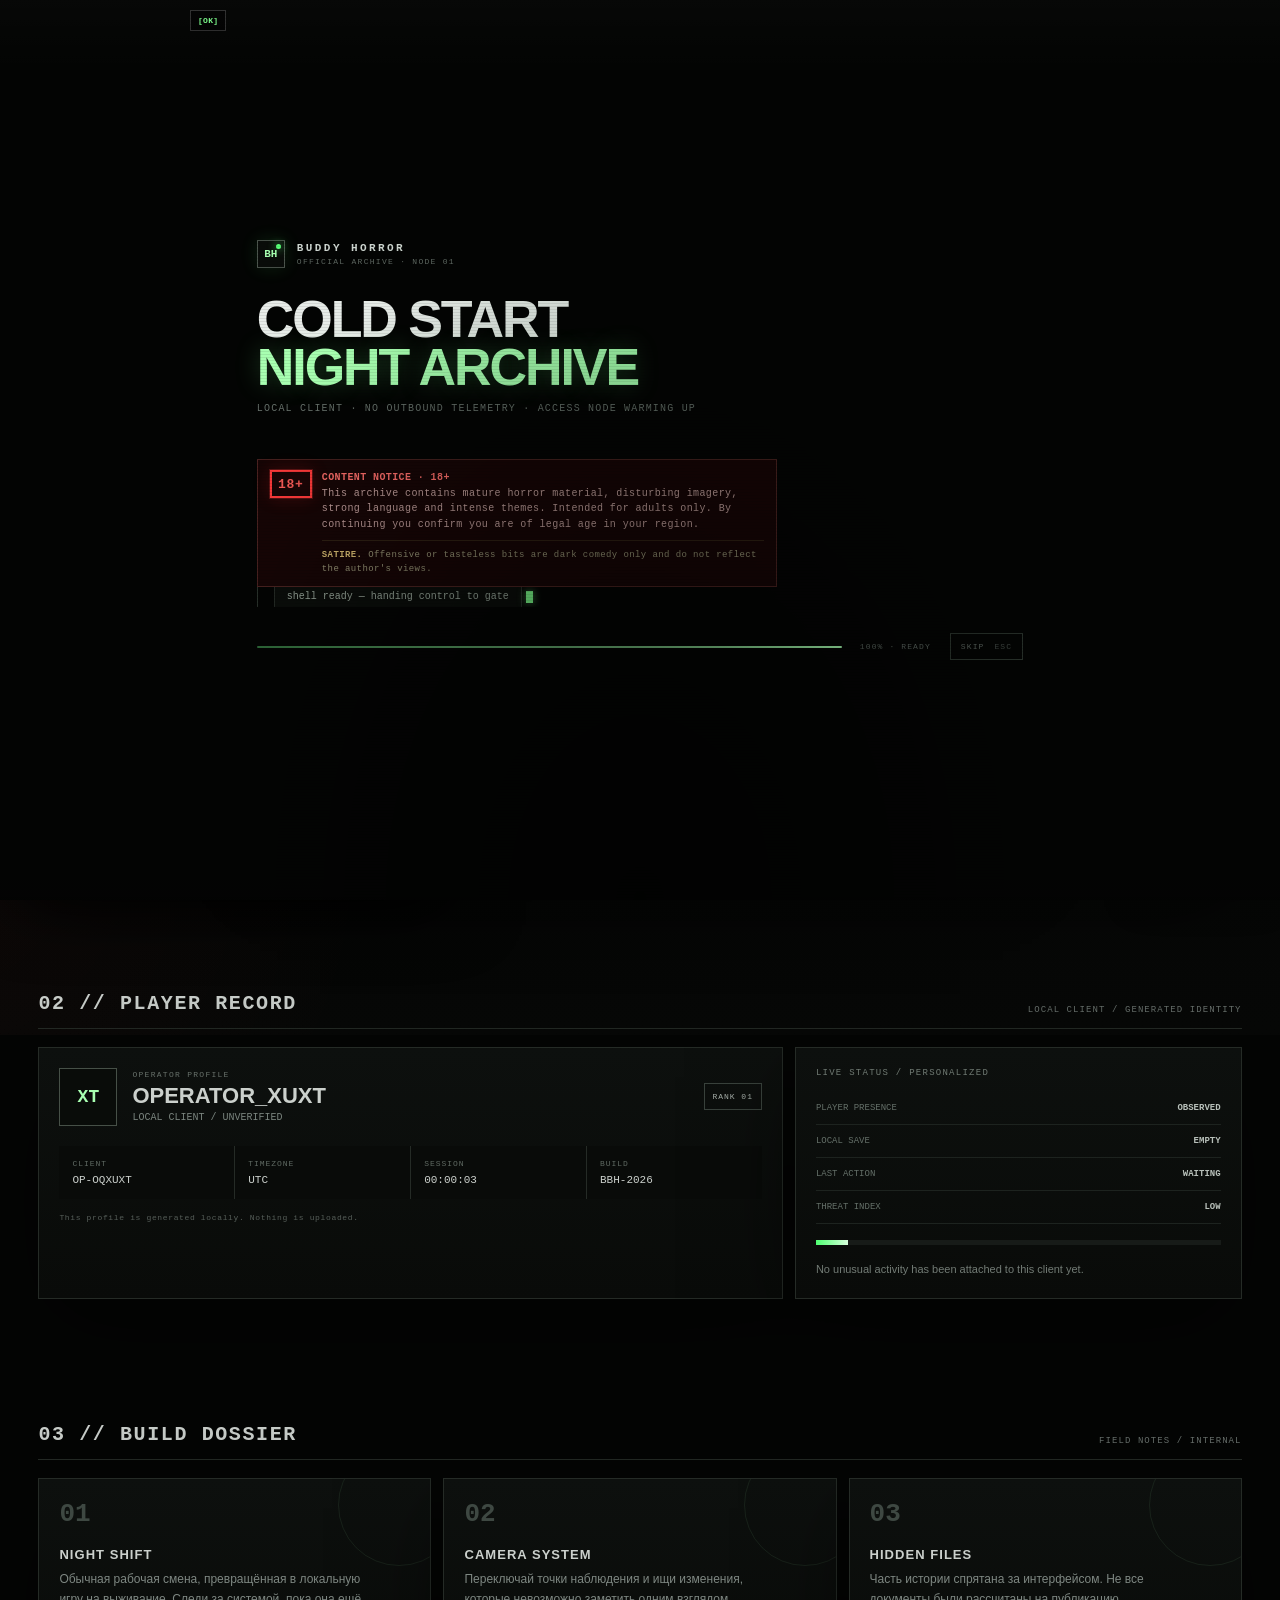
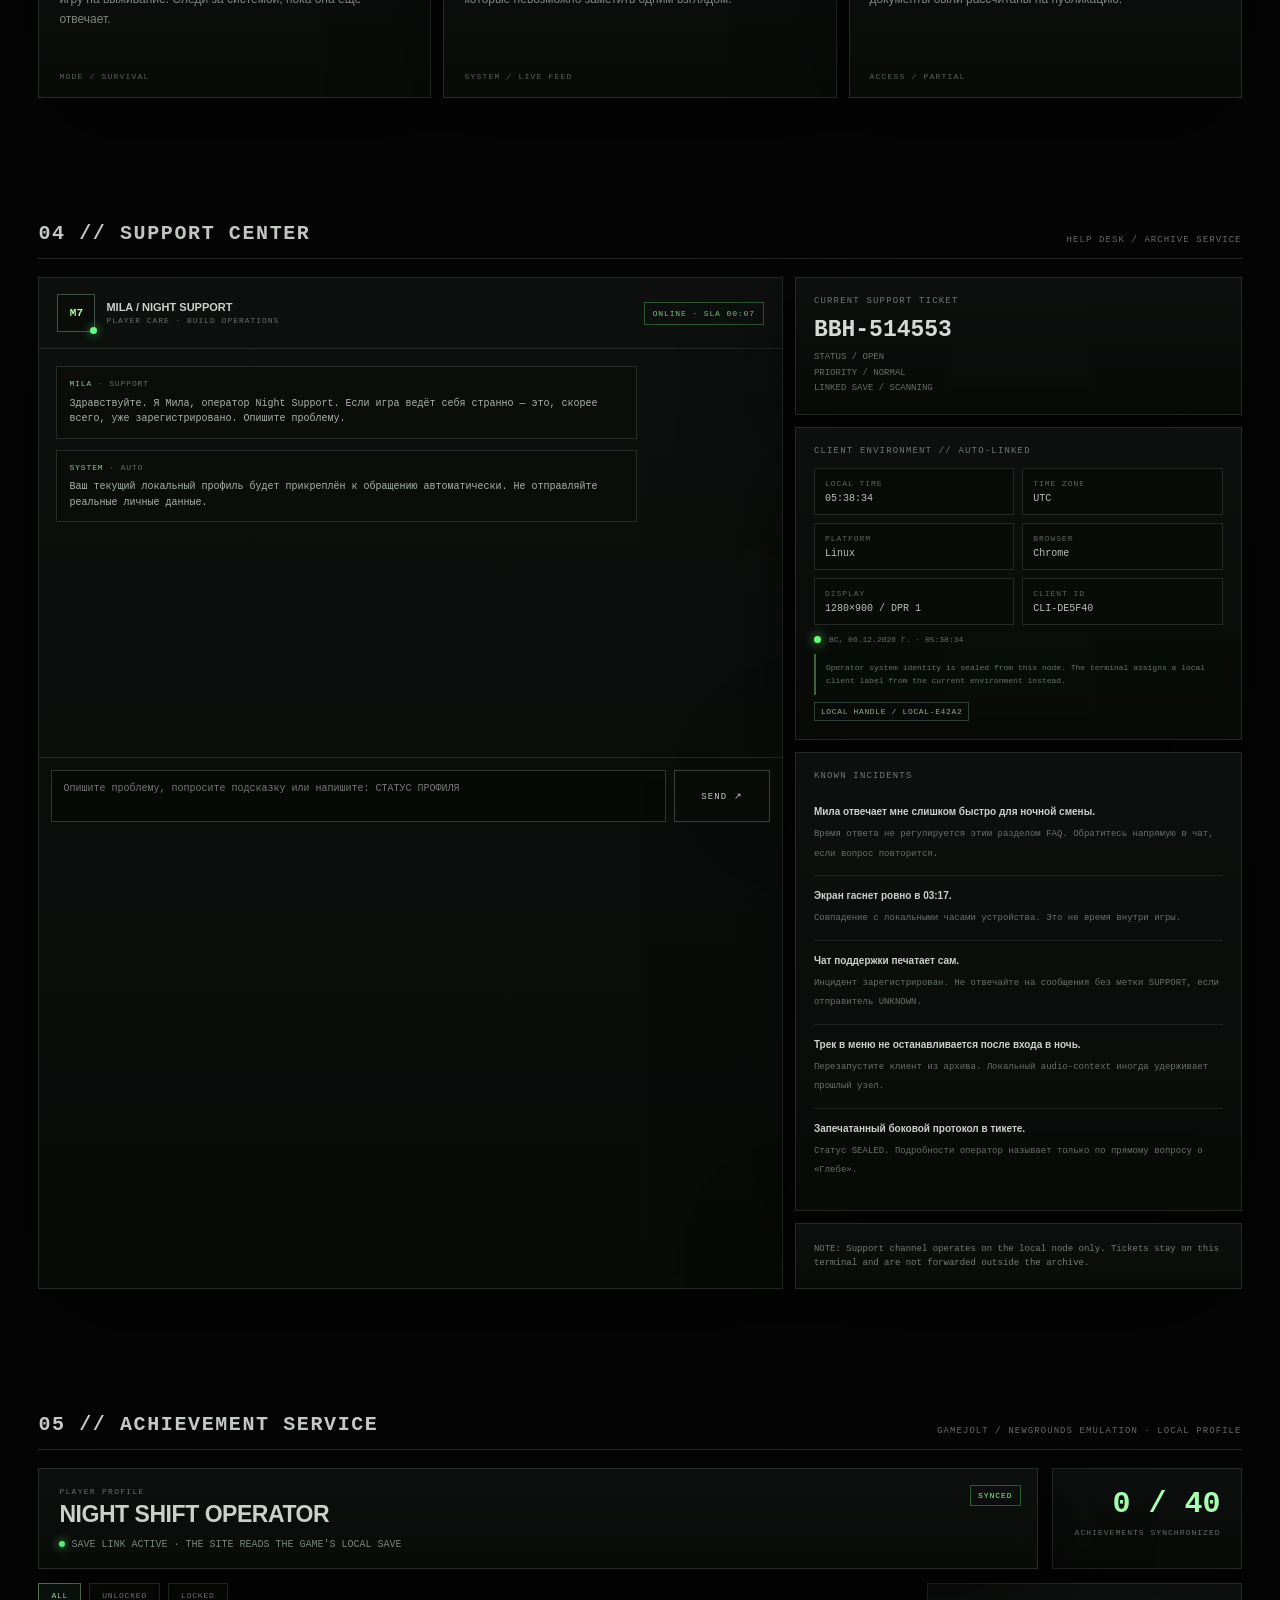
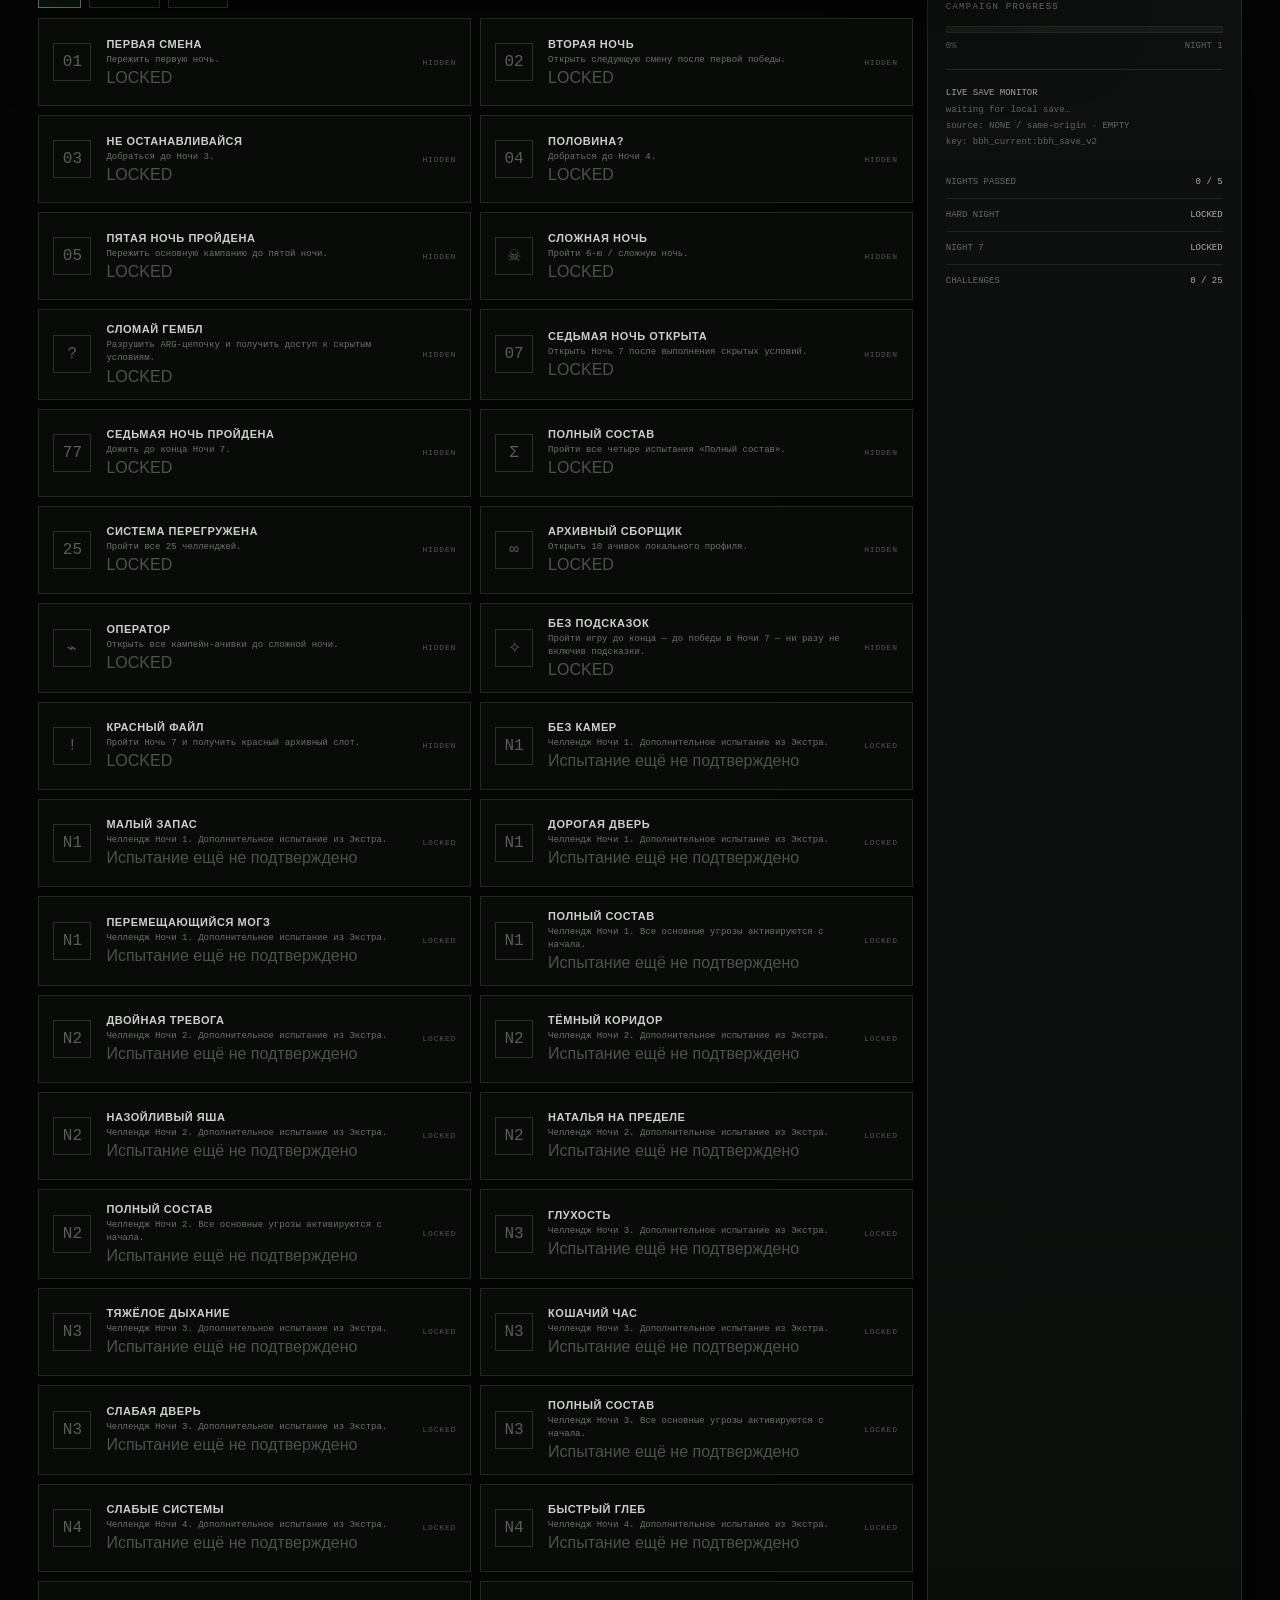
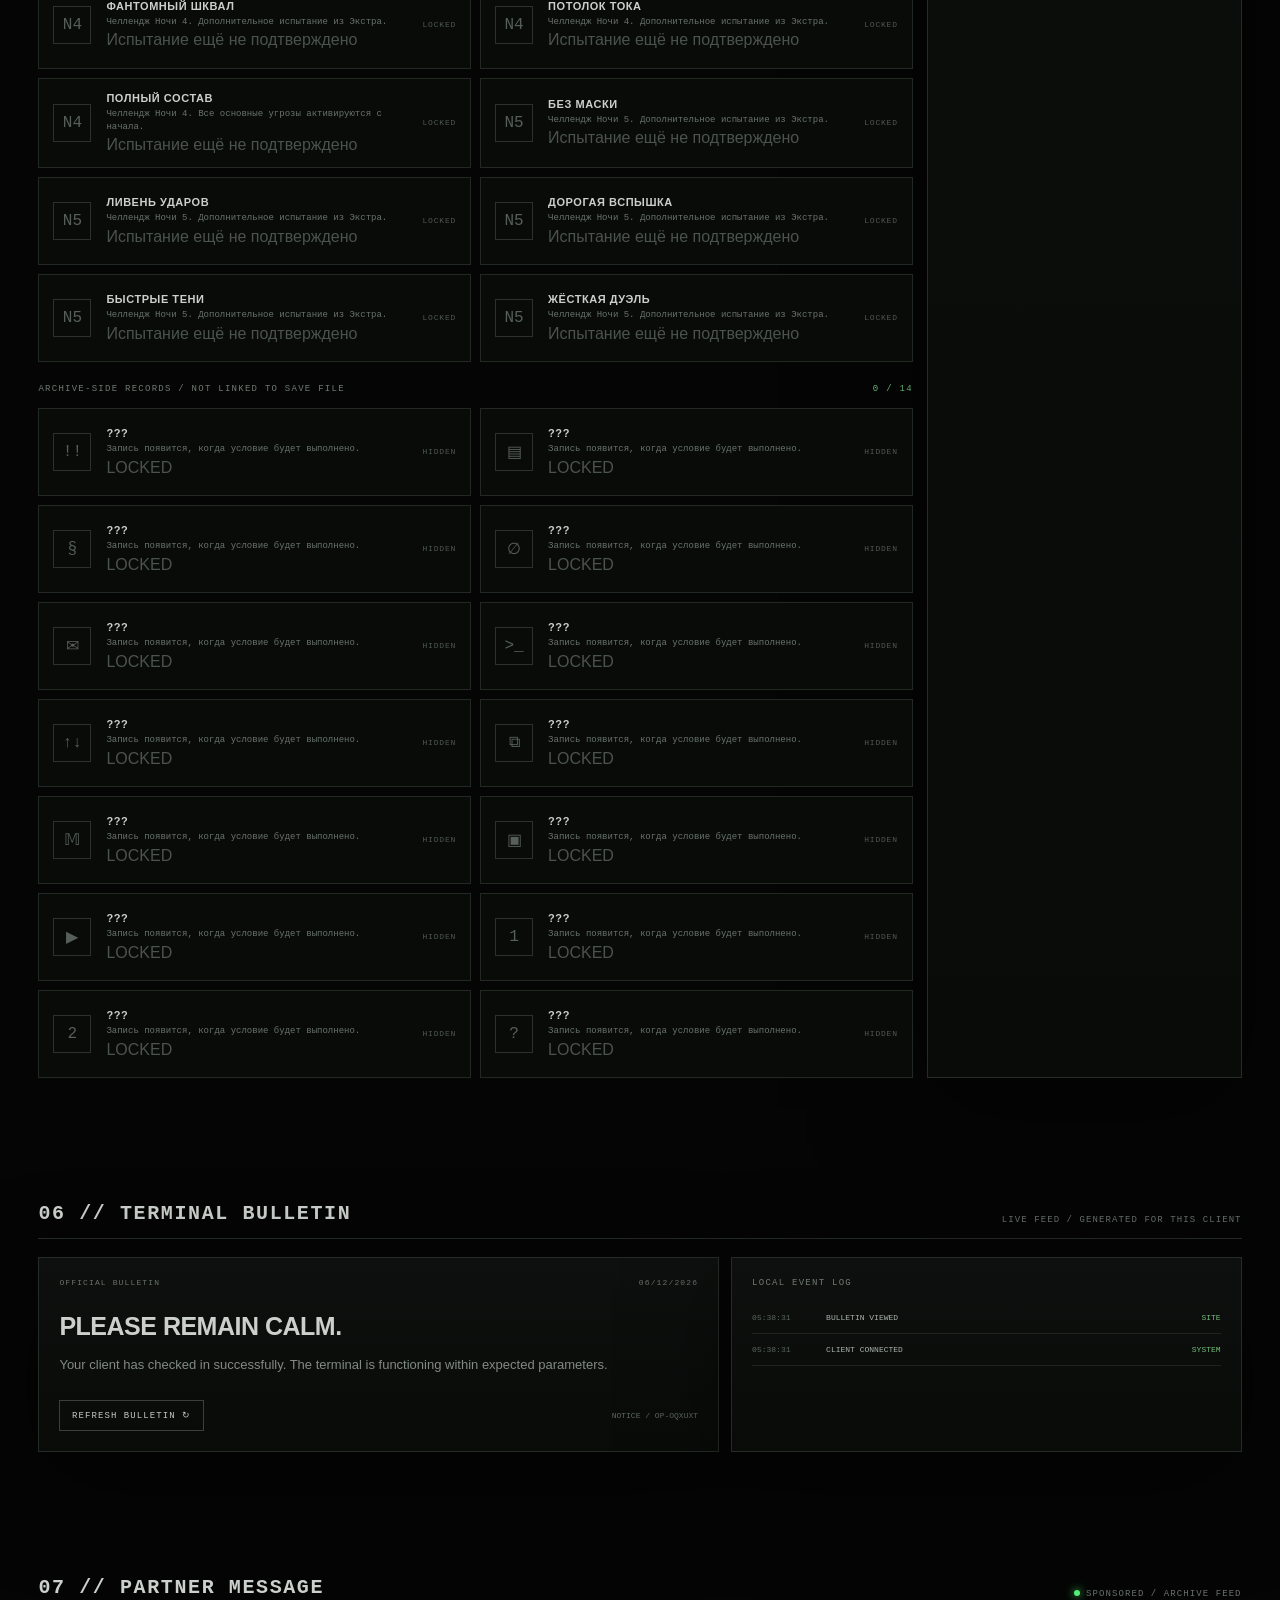
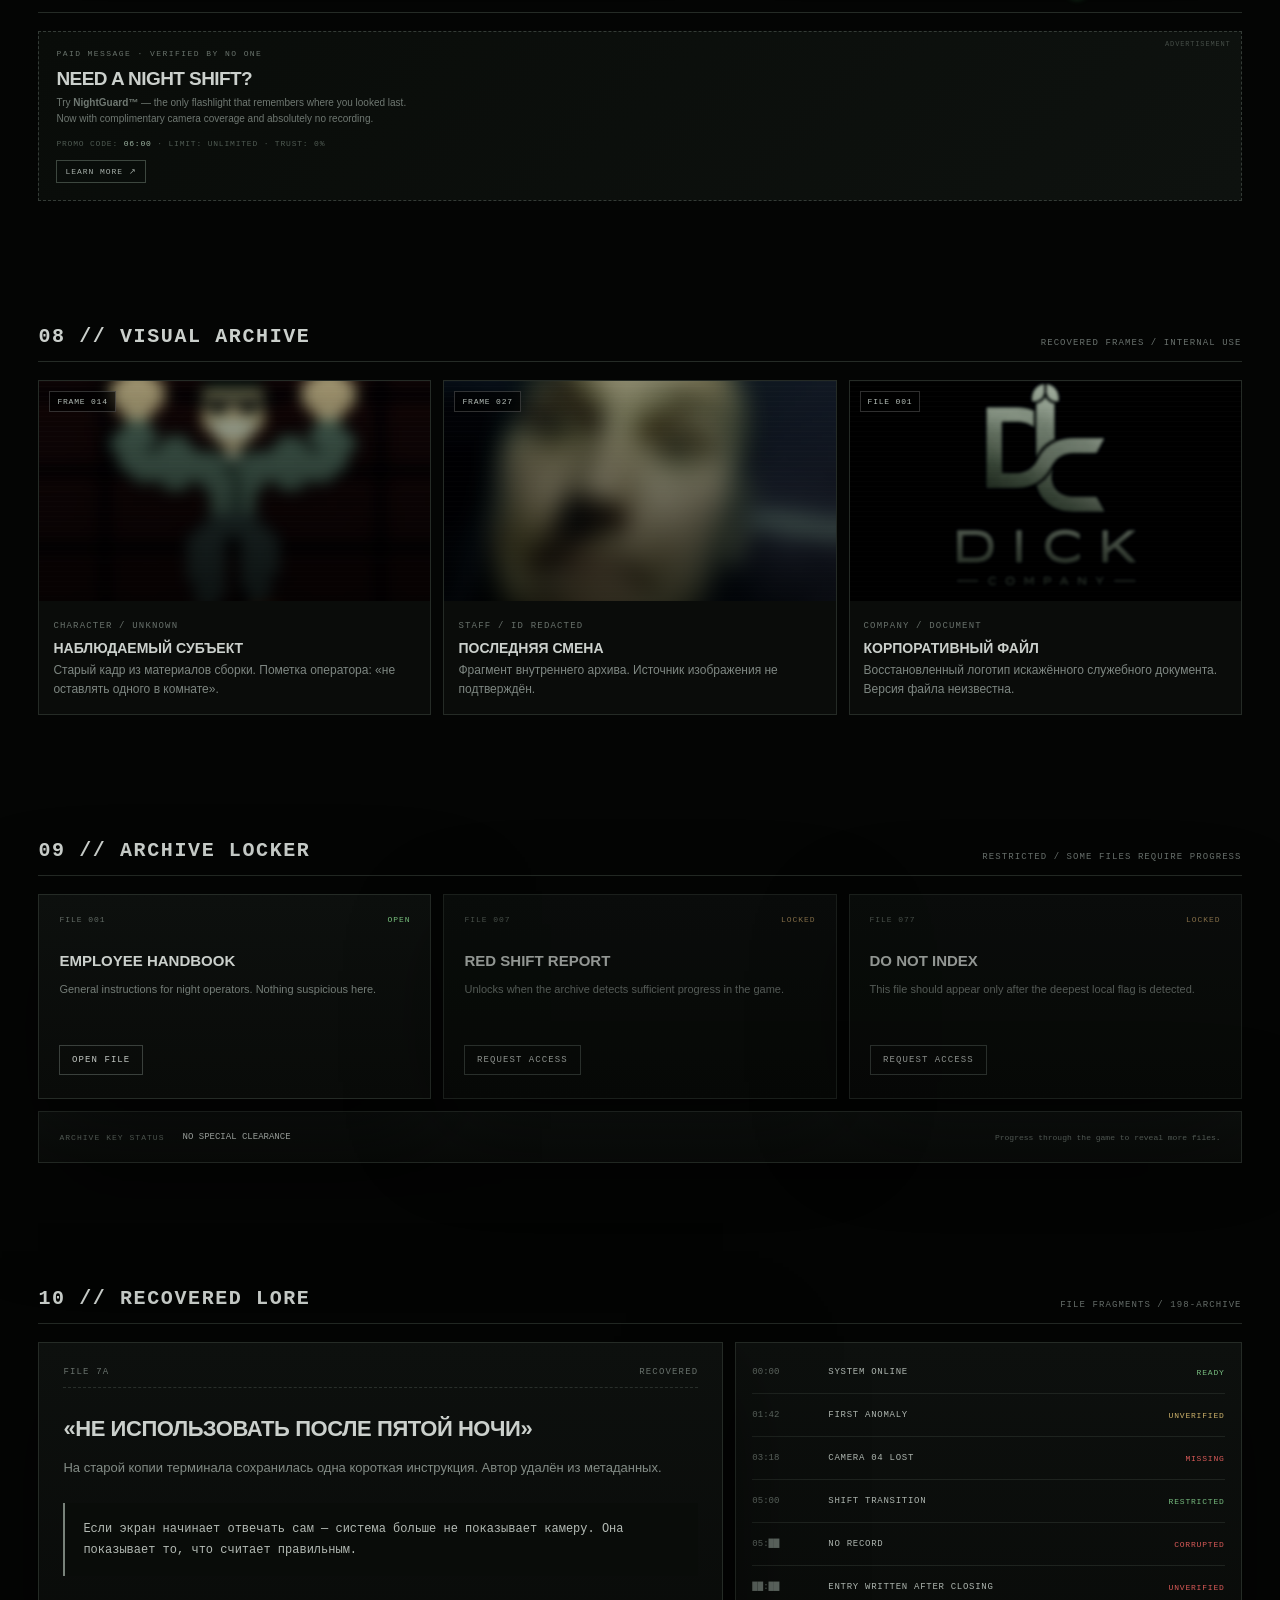
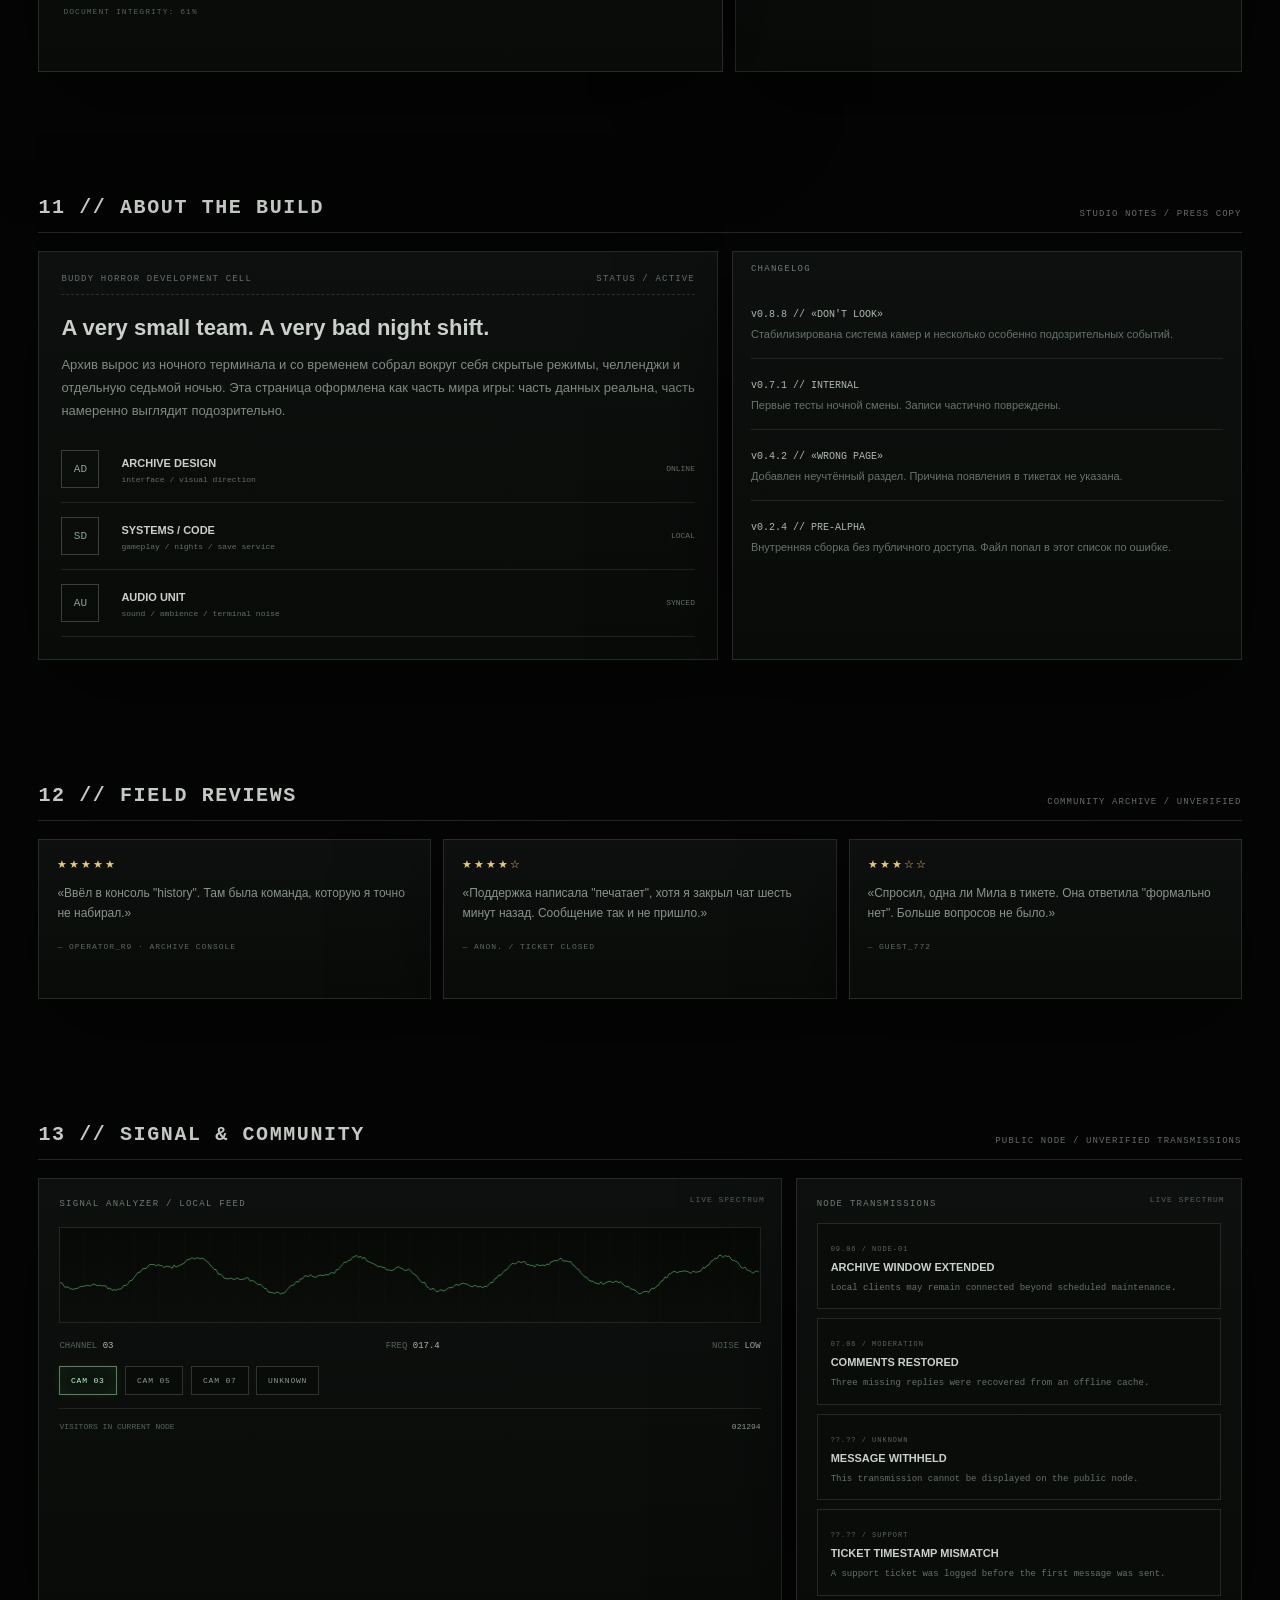
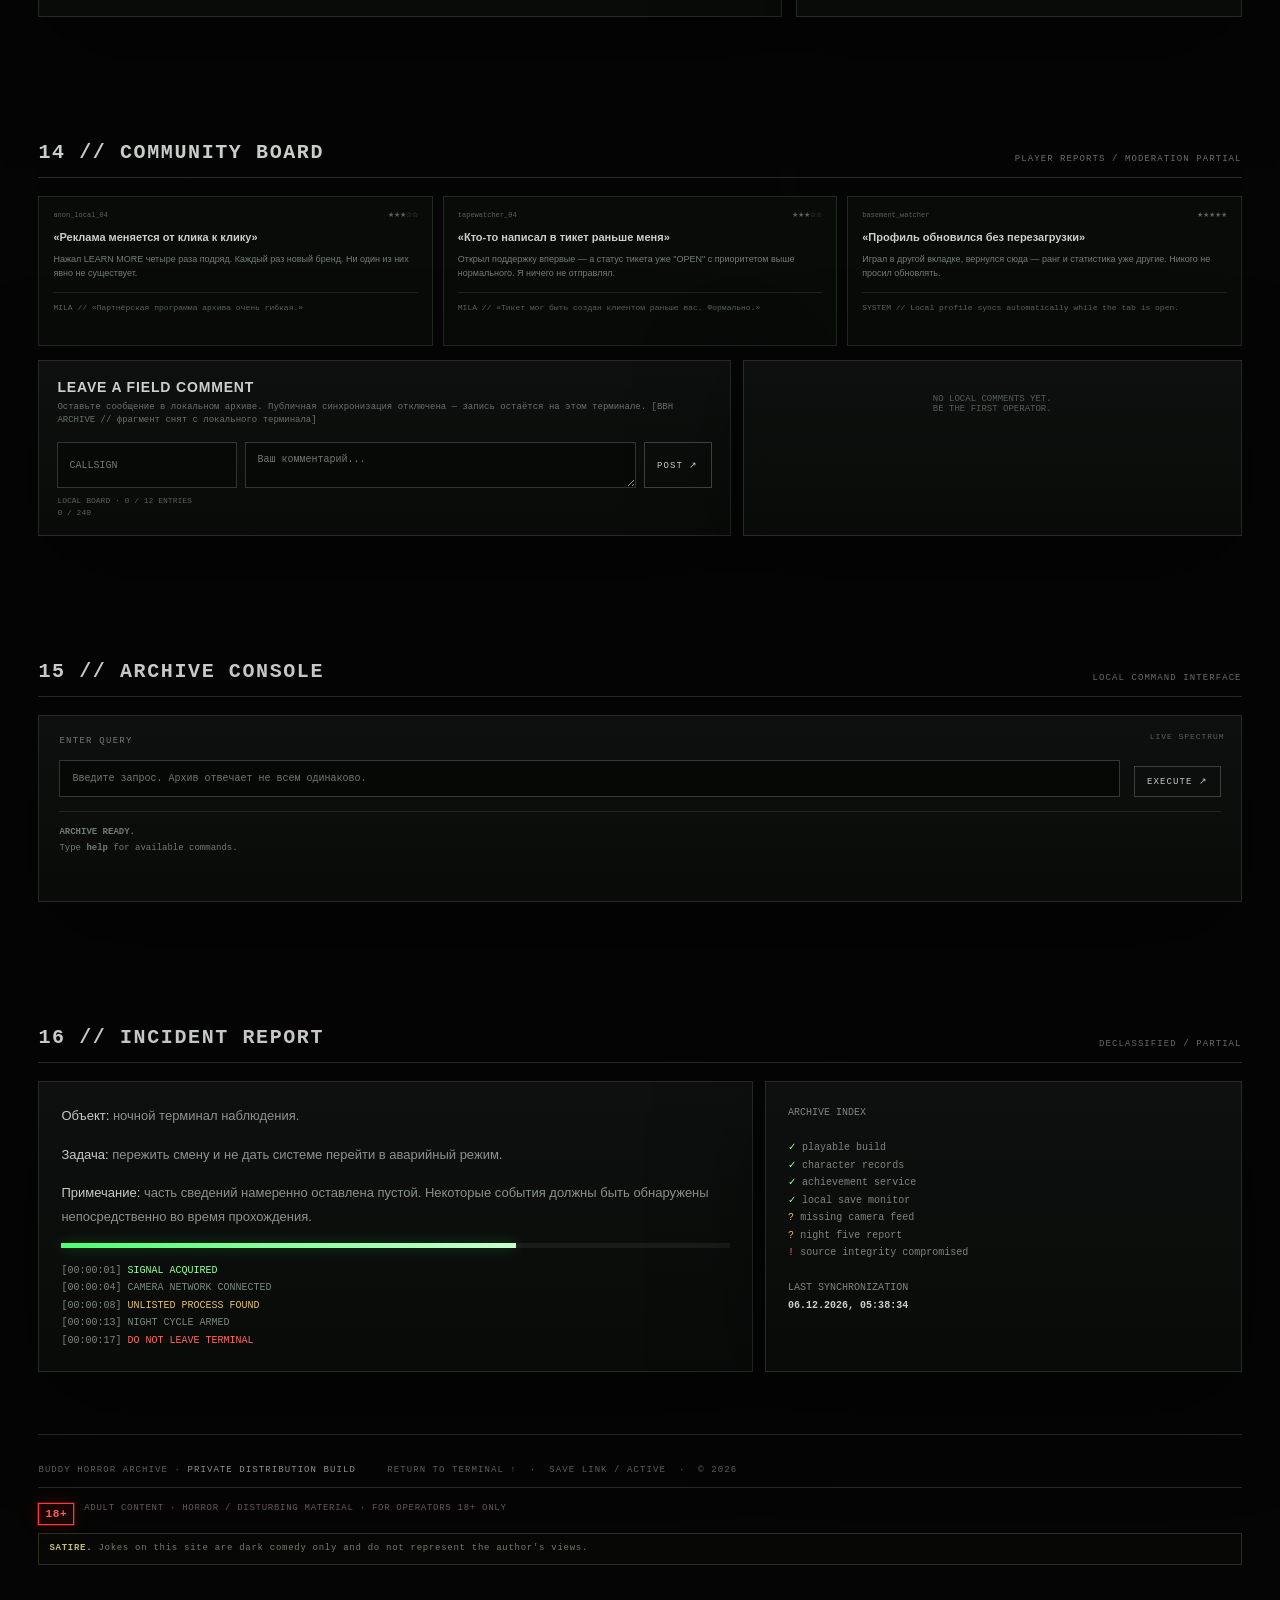
==== commit a794f132: "Add files via upload" ====
--- a/buddy_indev.html
+++ b/buddy_indev.html
@@ -44,7 +44,7 @@
 .achievement-head{display:grid;grid-template-columns:1fr auto;gap:14px;align-items:stretch;margin-bottom:14px}.profile-card{padding:18px 20px;position:relative;overflow:hidden}.profile-card:after{content:"SYNCED";position:absolute;right:16px;top:16px;font:8px monospace;color:#7cff8a;border:1px solid #285c33;padding:5px 7px;letter-spacing:.12em}.profile-label{font:8px monospace;color:#66716a;letter-spacing:.16em}.profile-name{font:700 23px Arial;margin:5px 0 11px;letter-spacing:-.02em}.profile-sub{font:10px monospace;color:#7a847e}.achievement-count{min-width:190px;padding:18px 20px;text-align:right}.achievement-count b{display:block;font:700 30px monospace;color:var(--green)}.achievement-count span{font:8px monospace;color:#66716a;letter-spacing:.13em}.ach-layout{display:grid;grid-template-columns:1fr .36fr;gap:14px}.ach-filter{display:flex;gap:8px;margin-bottom:10px}.ach-filter-btn{border:1px solid #2d352f;background:#080b08;color:#8d9991;padding:7px 12px;font:8px monospace;letter-spacing:.1em;cursor:pointer}.ach-filter-btn:hover,.ach-filter-btn.active{border-color:#5c8064;color:#b8ffc0;background:#0c130e}.ach-list{display:grid;grid-template-columns:repeat(2,1fr);gap:9px}.ach-list.filter-unlocked .ach:not(.unlocked){display:none}.ach-list.filter-locked .ach.unlocked{display:none}.ach{border:1px solid #222822;background:#090b09;padding:13px 14px;display:grid;grid-template-columns:42px 1fr auto;gap:11px;align-items:center;min-height:88px;position:relative;overflow:hidden;transition:.2s}.ach.unlocked{border-color:#315d39;background:linear-gradient(180deg,#0c130e,#090c09)}.ach.unlocked:before{content:"";position:absolute;inset:0;background:linear-gradient(90deg,rgba(105,255,124,.04),transparent 50%);pointer-events:none}.ach-icon{width:38px;height:38px;border:1px solid #2b322d;display:grid;place-items:center;font:16px monospace;color:#565f59}.ach.unlocked .ach-icon{border-color:#39734a;color:var(--green);box-shadow:0 0 16px rgba(79,220,114,.08)}.ach-title{font:700 11px Arial;text-transform:uppercase;letter-spacing:.05em;margin-bottom:4px}.ach-desc{font:9px monospace;color:#68736c;line-height:1.45}.ach-meta{font:8px monospace;letter-spacing:.1em;text-align:right;color:#4f5852}.ach.unlocked .ach-meta{color:#75c982}.ach-ghost{display:block;margin-top:2px;color:#4a534d}.ach.unlocked .ach-ghost{display:none}.ach-side{padding:18px}.side-title{font:9px monospace;color:#707a73;letter-spacing:.14em;margin-bottom:14px}.progressbar{height:7px;background:#171b18;border:1px solid #232923}.progressbar i{display:block;height:100%;width:0%;background:linear-gradient(90deg,#5adc73,#c5ffc8);box-shadow:0 0 10px rgba(80,220,115,.16);transition:.4s}.progress-num{display:flex;justify-content:space-between;margin-top:8px;font:9px monospace;color:#5d6760}.sync-log{margin-top:18px;border-top:1px solid var(--line);padding-top:15px;font:9px/1.8 monospace;color:#5f6862}.sync-log strong{color:#9fa8a2;font-weight:400}.mini-stat{padding:11px 0;border-bottom:1px solid #1d231e;display:flex;justify-content:space-between;font:9px monospace}.mini-stat:last-child{border-bottom:0}.mini-stat span{color:#626c65}.mini-stat b{font-weight:400;color:#aab1ac}
 /* studio/reviews */
 .review-grid{display:grid;grid-template-columns:1fr 1fr 1fr;gap:12px}.review{padding:18px;min-height:160px}.stars{color:#e4ca75;letter-spacing:2px;font-size:11px}.review p{font-size:12px;color:#8a938d;line-height:1.7}.review small{font:8px monospace;color:#5f6862;letter-spacing:.12em}.studio{padding:22px}.studio-grid{display:grid;grid-template-columns:1fr .75fr;gap:14px}.team-row{display:grid;grid-template-columns:48px 1fr auto;gap:12px;align-items:center;padding:14px 0;border-bottom:1px solid #1f241f}.avatar{width:38px;height:38px;border:1px solid #38403a;display:grid;place-items:center;color:#8ba492;font:11px monospace}.team-row strong{font:700 11px Arial}.team-row small{display:block;color:#646e67;font:8px monospace;margin-top:4px}.team-row em{font:8px monospace;color:#6c766f;font-style:normal}.changelog{padding:6px 18px}.change{padding:15px 0;border-bottom:1px solid #1f241f}.change:last-child{border-bottom:0}.change b{color:#aeb7b0;font:10px monospace}.change span{display:block;color:#68726b;font-size:11px;line-height:1.55;margin-top:5px}
-.footer{padding:30px 0 55px;border-top:1px solid var(--line);display:flex;justify-content:space-between;color:#59615c;font:9px monospace;letter-spacing:.12em}.footer strong{color:#8b938d;font-weight:400}.footer a{color:inherit;text-decoration:none}.footer a:hover{color:var(--green)}
+.footer{padding:30px 0 12px;border-top:1px solid var(--line);display:flex;justify-content:space-between;flex-wrap:wrap;gap:12px 24px;align-items:center;color:#59615c;font:9px monospace;letter-spacing:.12em}.footer strong{color:#8b938d;font-weight:400}.footer a{color:inherit;text-decoration:none}.footer a:hover{color:var(--green)}
 /* modal + achievement toast */
 .modal{position:fixed;inset:0;background:rgba(0,0,0,.78);backdrop-filter:blur(10px);display:none;align-items:center;justify-content:center;padding:24px;z-index:70}.modal.open{display:flex}.modal-box{width:min(1100px,95vw);background:#090b09;border:1px solid #4a514c;box-shadow:0 40px 150px rgba(0,0,0,.8)}.modal-top{height:45px;border-bottom:1px solid var(--line);display:flex;justify-content:space-between;align-items:center;padding:0 14px;font:9px monospace;color:#7a837e;letter-spacing:.14em}.modal-stage{padding:14px;position:relative}.modal-stage img{display:block;width:100%;max-height:72vh;object-fit:contain;background:#000}.modal-nav{position:absolute;top:50%;transform:translateY(-50%);width:38px;height:38px;border:1px solid #3a413c;background:rgba(8,11,8,.72);color:#c3c8c4;font:20px Arial;line-height:1;cursor:pointer;display:grid;place-items:center;z-index:2}.modal-nav:hover{border-color:#8aff97;color:var(--green)}.modal-prev{left:24px}.modal-next{right:24px}.modal-nav:disabled{opacity:.25;cursor:default}.modal-nav:disabled:hover{border-color:#3a413c;color:#c3c8c4}.close{background:transparent;border:1px solid #303630;color:#b9bfbb;padding:6px 9px;cursor:pointer}.hint{padding:0 14px 12px;color:#5f6762;font:9px monospace}
 .locker-doc{padding:22px 26px;max-height:72vh;overflow:auto;background:#07090701;color:#c4cac5;font:12px/1.75 monospace}.locker-doc h5{margin:0 0 14px;font:700 15px Arial;letter-spacing:.04em;color:#9fe7a8}.locker-doc p{margin:0 0 12px}.locker-doc .redact{background:#0d0b0b;border:1px solid #392321;color:#a56a65;padding:10px 12px;margin:14px 0;font:10px/1.6 monospace}.locker-doc .stamp{color:#5f6862;font:9px monospace;letter-spacing:.12em;margin-top:18px;border-top:1px solid #1d231e;padding-top:12px}
@@ -78,6 +78,57 @@
    ========================================================= */
 body.locked{overflow:hidden}
 /* ===== BOOT SEQUENCE (every page load) ===== */
+
+/* 18+ content markers */
+.age-badge{
+  display:inline-flex;align-items:center;justify-content:center;
+  min-width:42px;height:28px;padding:0 8px;
+  border:2px solid #ff3a3a;background:#1a0505;color:#ff5d59;
+  font:800 13px/1 monospace;letter-spacing:.06em;
+  box-shadow:0 0 0 1px rgba(255,60,60,.25),0 0 18px rgba(255,40,40,.18);
+  vertical-align:middle;user-select:none;
+}
+.age-badge.sm{min-width:34px;height:22px;font-size:11px;padding:0 6px;border-width:1.5px}
+.age-disclaimer{
+  margin-top:14px;padding:11px 12px;
+  border:1px solid #4a2220;background:rgba(40,8,8,.55);
+  color:#c9a8a6;font:10px/1.55 monospace;letter-spacing:.04em;
+}
+.age-disclaimer b{color:#ff6e6a;font-weight:700}
+.age-disclaimer .age-badge{margin-right:8px;float:left}
+#bbhBootAge{
+  margin-top:16px;max-width:520px;
+  padding:10px 12px;border:1px solid #4a2220;background:rgba(30,6,6,.72);
+  color:#c4a09e;font:10px/1.55 monospace;letter-spacing:.04em;
+  opacity:0;transform:translateY(6px);transition:opacity .45s ease,transform .45s ease;
+}
+#bbhBootAge.on{opacity:1;transform:none}
+#bbhBootAge .row{display:flex;gap:10px;align-items:flex-start}
+#bbhBootAge b{color:#ff6e6a}
+
+
+
+.joke-disclaimer,.satire-note{
+  margin-top:10px;padding:10px 12px;
+  border:1px solid #3a3a28;background:rgba(28,28,12,.45);
+  color:#a8a890;font:9px/1.55 monospace;letter-spacing:.04em;
+}
+.joke-disclaimer b,.satire-note b{color:#d9bd73;font-weight:700}
+#bbhBootAge .satire{margin-top:8px;padding-top:8px;border-top:1px solid rgba(100,90,50,.35);color:#9a9678;font-size:9px;line-height:1.5}
+#bbhBootAge .satire b{color:#d9bd73}
+.footer{flex-wrap:wrap;gap:12px 24px;align-items:center}
+.footer-legal{
+  width:min(1380px,94vw);margin:0 auto 48px;padding:14px 0 8px;
+  border-top:1px solid var(--line);
+  display:flex;flex-direction:column;gap:8px;
+  color:#6a5555;font:9px/1.55 monospace;letter-spacing:.08em;
+}
+.footer-legal .row{display:flex;align-items:flex-start;gap:10px;flex-wrap:wrap}
+.footer-legal .age-badge{flex-shrink:0;margin-top:1px}
+.footer-legal .satire{color:#7a7868;padding:8px 10px;border:1px solid #2e2e22;background:rgba(12,12,8,.55)}
+.footer-legal .satire b{color:#c4b87a;font-weight:700}
+
+
 body.booting{overflow:hidden}
 #bbhBootOverlay{
   position:fixed;inset:0;z-index:1200;
@@ -205,7 +256,7 @@
   font:inherit;opacity:.7;margin-left:4px;
 }
 @media(prefers-reduced-motion:reduce){
-  #bbhBootOverlay,#bbhBootBrand,#bbhBootHeadline,#bbhBootSub,#bbhBootLog,#bbhBootFoot,#bbhBootLog .line{transition:none}
+  #bbhBootOverlay,#bbhBootBrand,#bbhBootHeadline,#bbhBootSub,#bbhBootAge,#bbhBootLog,#bbhBootFoot,#bbhBootLog .line{transition:none}
   #bbhBootLog .cursor{animation:none}
 }
 .gate{position:fixed;inset:0;z-index:1000;background:#020302;display:grid;place-items:center;padding:20px}.gate.hidden{display:none}.gate:before{content:"";position:absolute;inset:0;background:radial-gradient(circle at 50% 42%,rgba(120,255,145,.06),transparent 32%),repeating-linear-gradient(0deg,transparent 0 4px,rgba(255,255,255,.035) 5px);pointer-events:none}.gate-card{position:relative;width:min(640px,94vw);border:1px solid #303830;background:linear-gradient(180deg,#0d110e,#060806);box-shadow:0 35px 120px #000;padding:34px}.gate-top{display:flex;justify-content:space-between;gap:20px;border-bottom:1px solid #222822;padding-bottom:15px;margin-bottom:28px;font:9px monospace;letter-spacing:.15em;color:#687169}.gate-brand{color:var(--green)}.gate-card h2{font:800 clamp(34px,7vw,66px)/.9 Arial;letter-spacing:-.06em;margin:0 0 14px;text-transform:uppercase}.gate-card h2 span{color:var(--green)}.gate-card p{color:#808983;font-size:12px;line-height:1.7;max-width:520px}.gate-form{display:grid;grid-template-columns:1fr 1fr;gap:12px;margin-top:24px}.field{display:flex;flex-direction:column;gap:7px}.field.full{grid-column:1/-1}.field label{font:8px monospace;letter-spacing:.13em;color:#626b65}.field input{width:100%;background:#070907;border:1px solid #313831;color:#d6dbd7;padding:13px;font:12px monospace;outline:none}.field input:focus{border-color:#6c9272;box-shadow:0 0 0 2px rgba(116,255,137,.05)}.gate-error{min-height:18px;margin-top:12px;color:#ff6662;font:9px monospace;letter-spacing:.1em}.enter-btn{width:100%;margin-top:3px;padding:14px;border:1px solid #4a654f;background:#0b140d;color:#aaffb5;font:700 10px monospace;letter-spacing:.18em;cursor:pointer}.enter-btn:disabled{opacity:.3;cursor:not-allowed}.gate-fine{margin-top:15px;color:#4f5952;font:8px/1.6 monospace}.cookie{position:fixed;z-index:900;left:18px;bottom:18px;width:min(430px,calc(100vw - 36px));border:1px solid #39413b;background:#090c09;box-shadow:0 20px 70px #000;padding:17px}.cookie.hidden{display:none}.cookie b{font:10px monospace;letter-spacing:.12em;color:#bfc6c1}.cookie p{font:10px/1.6 Arial;color:#727b75;margin:8px 0 13px}.cookie-actions{display:flex;gap:8px}.cookie-actions button{flex:1}.promo-ad{position:relative;overflow:hidden;border:1px dashed #343b36;background:linear-gradient(135deg,#090c09,#0e120f);padding:17px;min-height:125px}.promo-ad:before{content:"ADVERTISEMENT";position:absolute;right:10px;top:8px;font:7px monospace;letter-spacing:.12em;color:#454d47}.promo-ad .ad-kicker{font:8px monospace;letter-spacing:.18em;color:#69736c}.promo-ad h4{margin:10px 0 5px;font:800 19px Arial;letter-spacing:-.03em}.promo-ad p{margin:0;color:#6f7872;font:10px/1.55 Arial;max-width:370px}.promo-ad .ad-btn{display:inline-block;margin-top:12px;border:1px solid #3d473f;padding:6px 8px;color:#a6afa9;font:8px monospace;letter-spacing:.12em}.ad-glitch{animation:adglitch 8s infinite}@keyframes adglitch{0%,92%,100%{transform:none;filter:none}94%{transform:skewX(-1deg);filter:brightness(1.4)}96%{transform:translateX(2px);filter:contrast(1.4)}}
@@ -239,6 +290,14 @@
     </div>
     <h1 id="bbhBootHeadline">Cold start<br><em>night archive</em></h1>
     <p id="bbhBootSub">LOCAL CLIENT · NO OUTBOUND TELEMETRY · ACCESS NODE WARMING UP</p>
+    <div id="bbhBootAge">
+      <div class="row">
+        <span class="age-badge" title="18+">18+</span>
+        <div><b>CONTENT NOTICE · 18+</b><br>This archive contains mature horror material, disturbing imagery, strong language and intense themes. Intended for adults only. By continuing you confirm you are of legal age in your region.
+          <div class="satire"><b>SATIRE.</b> Offensive or tasteless bits are dark comedy only and do not reflect the author's views.</div>
+        </div>
+      </div>
+    </div>
     <div id="bbhBootLog" aria-hidden="true"></div>
     <div id="bbhBootFoot">
       <div id="bbhBootBarWrap"><div id="bbhBootBar"></div></div>
@@ -378,6 +437,8 @@
     if (brand) brand.classList.add('on');
     if (head) head.classList.add('on');
     if (sub) sub.classList.add('on');
+    var ageN = document.getElementById('bbhBootAge');
+    if (ageN) ageN.classList.add('on');
     if (log) log.classList.add('on');
     if (foot) foot.classList.add('on');
   });
@@ -388,9 +449,11 @@
 <!-- First-visit access gate: 18+ night archive -->
 <div class="gate" id="accessGate">
   <div class="gate-card">
-    <div class="gate-top"><span class="gate-brand">BUDDY HORROR // ACCESS NODE 01</span><span>AGE VERIFICATION</span></div>
+    <div class="gate-top"><span class="gate-brand">BUDDY HORROR // ACCESS NODE 01</span><span style="display:flex;align-items:center;gap:10px"><span class="age-badge sm">18+</span> AGE VERIFICATION</span></div>
     <h2>ENTER THE<br><span>NIGHT ARCHIVE</span></h2>
     <p>This archive contains horror material, disturbing imagery and sealed incident records. Confirm your date of birth and choose an operator name to open a local profile.</p>
+    <div class="age-disclaimer"><span class="age-badge sm">18+</span><b>ADULT CONTENT.</b> Strong violence, psychological horror and mature themes. Access is restricted to operators 18 years of age or older. A false date of birth is a local terminal fault — not a bypass.</div>
+    <div class="joke-disclaimer"><b>SATIRE.</b> Dark and tasteless jokes here are fiction and do not represent the author's beliefs.</div>
     <form class="gate-form" id="gateForm">
       <div class="field"><label>DATE OF BIRTH</label><input id="birthDate" type="date" required></div>
       <div class="field"><label>OPERATOR NAME</label><input id="operatorName" type="text" maxlength="24" placeholder="ENTER NAME" autocomplete="off" required></div>
@@ -466,6 +529,10 @@
 <section id="about" class="section"><div class="section-title"><h3>16 // INCIDENT REPORT</h3><span>DECLASSIFIED / PARTIAL</span></div><div class="about-grid"><div class="panel note"><p><em>Объект:</em> ночной терминал наблюдения.</p><p><em>Задача:</em> пережить смену и не дать системе перейти в аварийный режим.</p><p><em>Примечание:</em> часть сведений намеренно оставлена пустой. Некоторые события должны быть обнаружены непосредственно во время прохождения.</p><div class="meter"><i></i></div><div class="log">[00:00:01] <span class="ok">SIGNAL ACQUIRED</span><br>[00:00:04] CAMERA NETWORK CONNECTED<br>[00:00:08] <span class="warn">UNLISTED PROCESS FOUND</span><br>[00:00:13] NIGHT CYCLE ARMED<br>[00:00:17] <span class="bad">DO NOT LEAVE TERMINAL</span></div></div><div class="panel note"><div class="log">ARCHIVE INDEX<br><br><span class="ok">✓</span> playable build<br><span class="ok">✓</span> character records<br><span class="ok">✓</span> achievement service<br><span class="ok">✓</span> local save monitor<br><span class="warn">?</span> missing camera feed<br><span class="warn">?</span> night five report<br><span class="bad">!</span> source integrity compromised<br><br>LAST SYNCHRONIZATION<br><strong id="lastSync" style="color:#cbd0cc">SCANNING</strong></div></div></div></section>
 
 <div class="footer"><span>BUDDY HORROR ARCHIVE · <strong>PRIVATE DISTRIBUTION BUILD</strong></span><span><a href="#game">RETURN TO TERMINAL ↑</a> &nbsp;·&nbsp; SAVE LINK / ACTIVE &nbsp;·&nbsp; © 2026</span><span style="color:#040504;user-select:text;" aria-hidden="true">Если ты выделил этот текст, чтобы прочитать его — она делала то же самое.</span></div>
+<div class="footer-legal">
+  <div class="row"><span class="age-badge sm">18+</span><span>ADULT CONTENT · HORROR / DISTURBING MATERIAL · FOR OPERATORS 18+ ONLY</span></div>
+  <div class="satire"><b>SATIRE.</b> Jokes on this site are dark comedy only and do not represent the author's views.</div>
+</div>
 </main>
 <div class="modal" id="modal"><div class="modal-box"><div class="modal-top"><span>ARCHIVE VIEWER // <span id="modalName">FRAME</span></span><button class="close" id="close">CLOSE ×</button></div><div class="modal-stage"><button class="modal-nav modal-prev" id="modalPrev" type="button" aria-label="Предыдущий кадр">‹</button><img id="modalImg" src="" alt="Просмотр архивного кадра"><button class="modal-nav modal-next" id="modalNext" type="button" aria-label="Следующий кадр">›</button></div><div class="hint">← / → TO BROWSE · CLICK OUTSIDE TO RETURN · IMAGE IS PART OF THE LOCAL BUILD ARCHIVE</div></div></div>
 <div class="modal" id="lockerModal"><div class="modal-box"><div class="modal-top"><span>ARCHIVE VIEWER // <span id="lockerModalName">FILE</span></span><button class="close" id="lockerModalClose">CLOSE ×</button></div><div class="modal-stage locker-doc" id="lockerModalBody"></div><div class="hint">CLICK OUTSIDE TO RETURN · DOCUMENT IS PART OF THE LOCAL BUILD ARCHIVE</div></div></div>
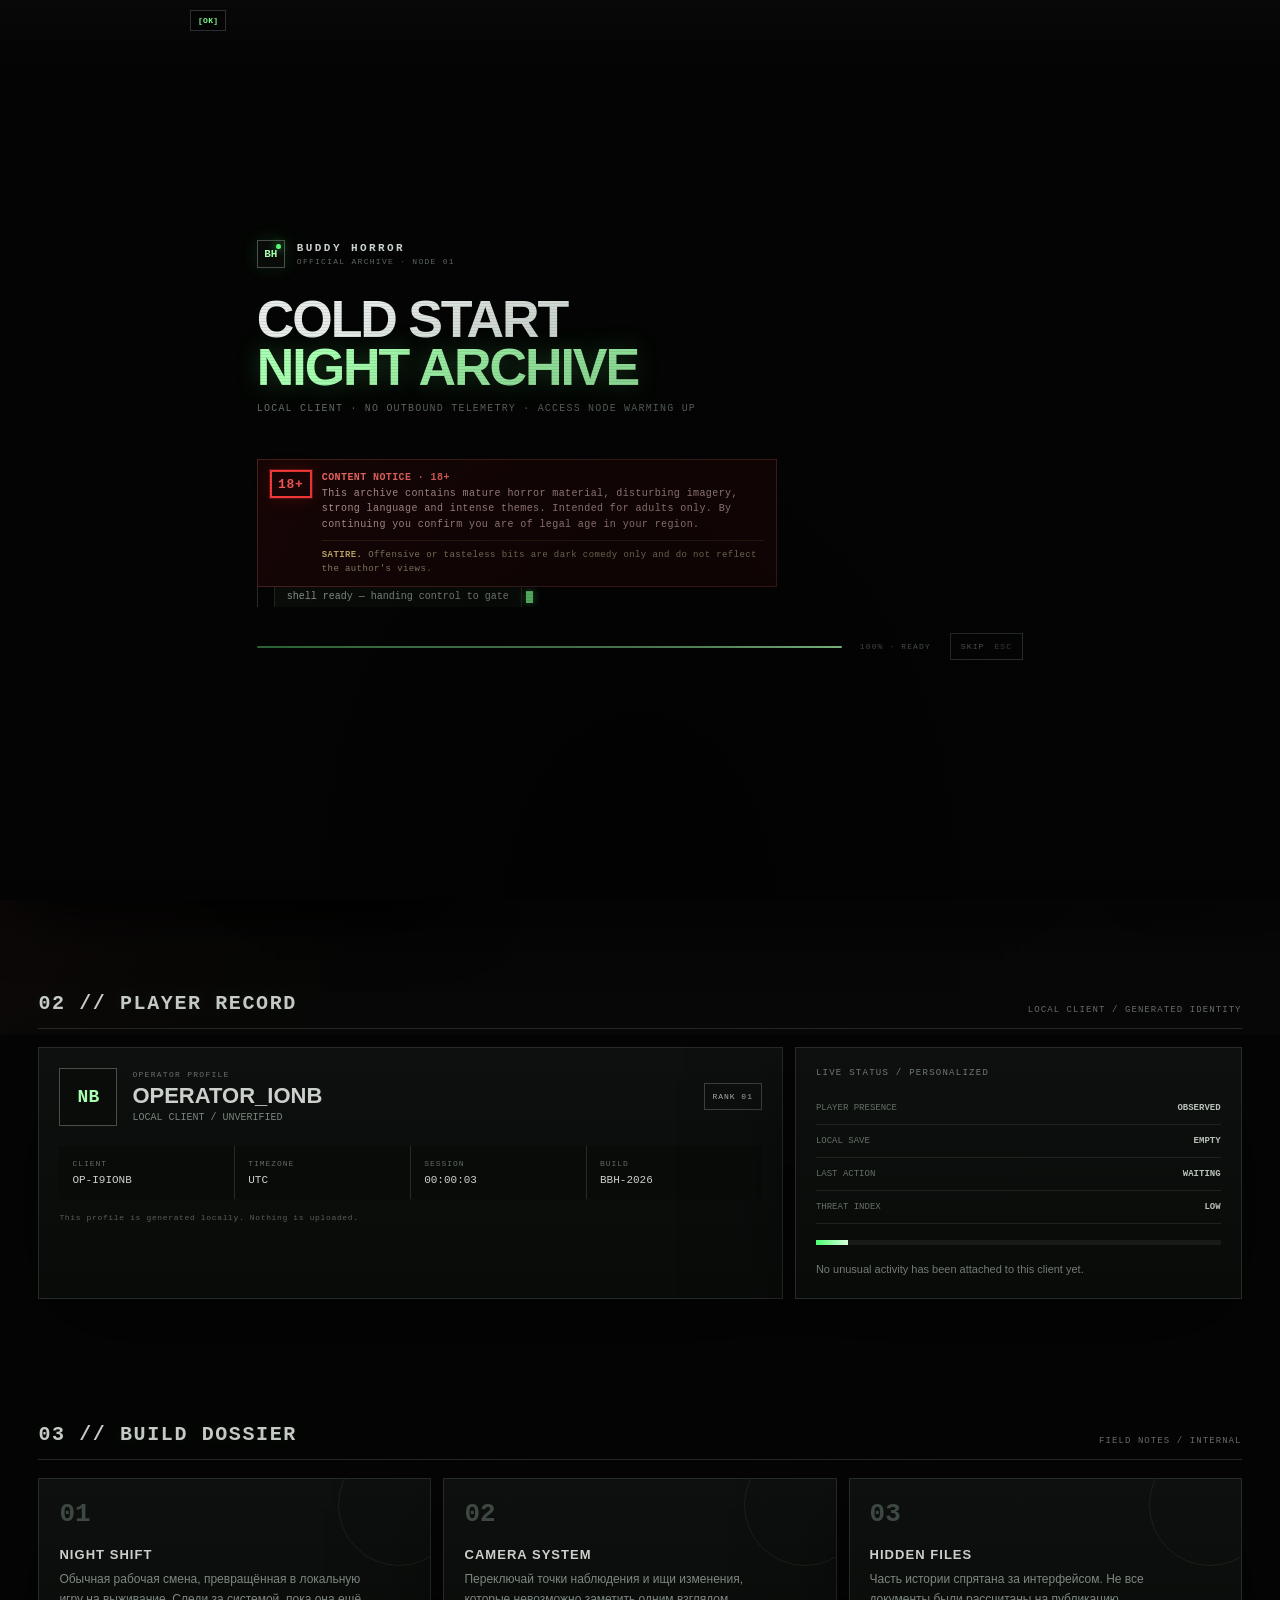
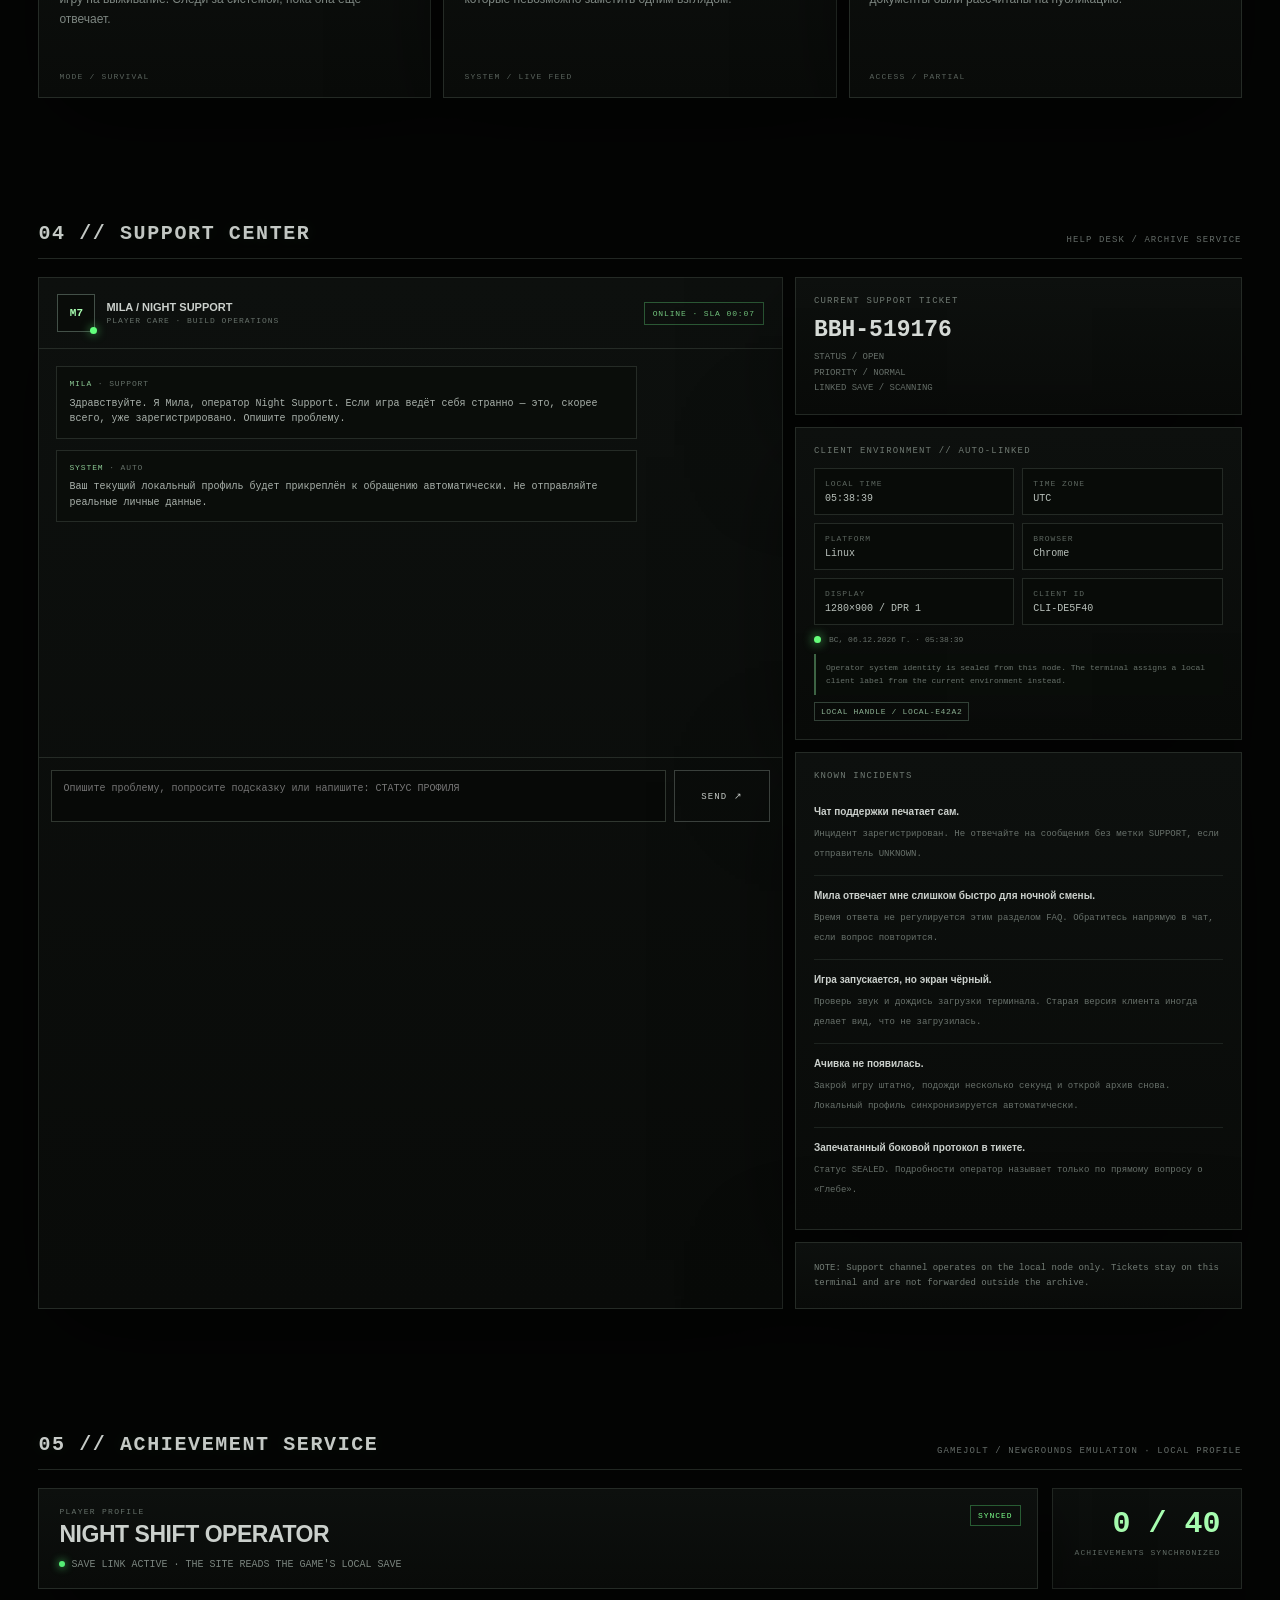
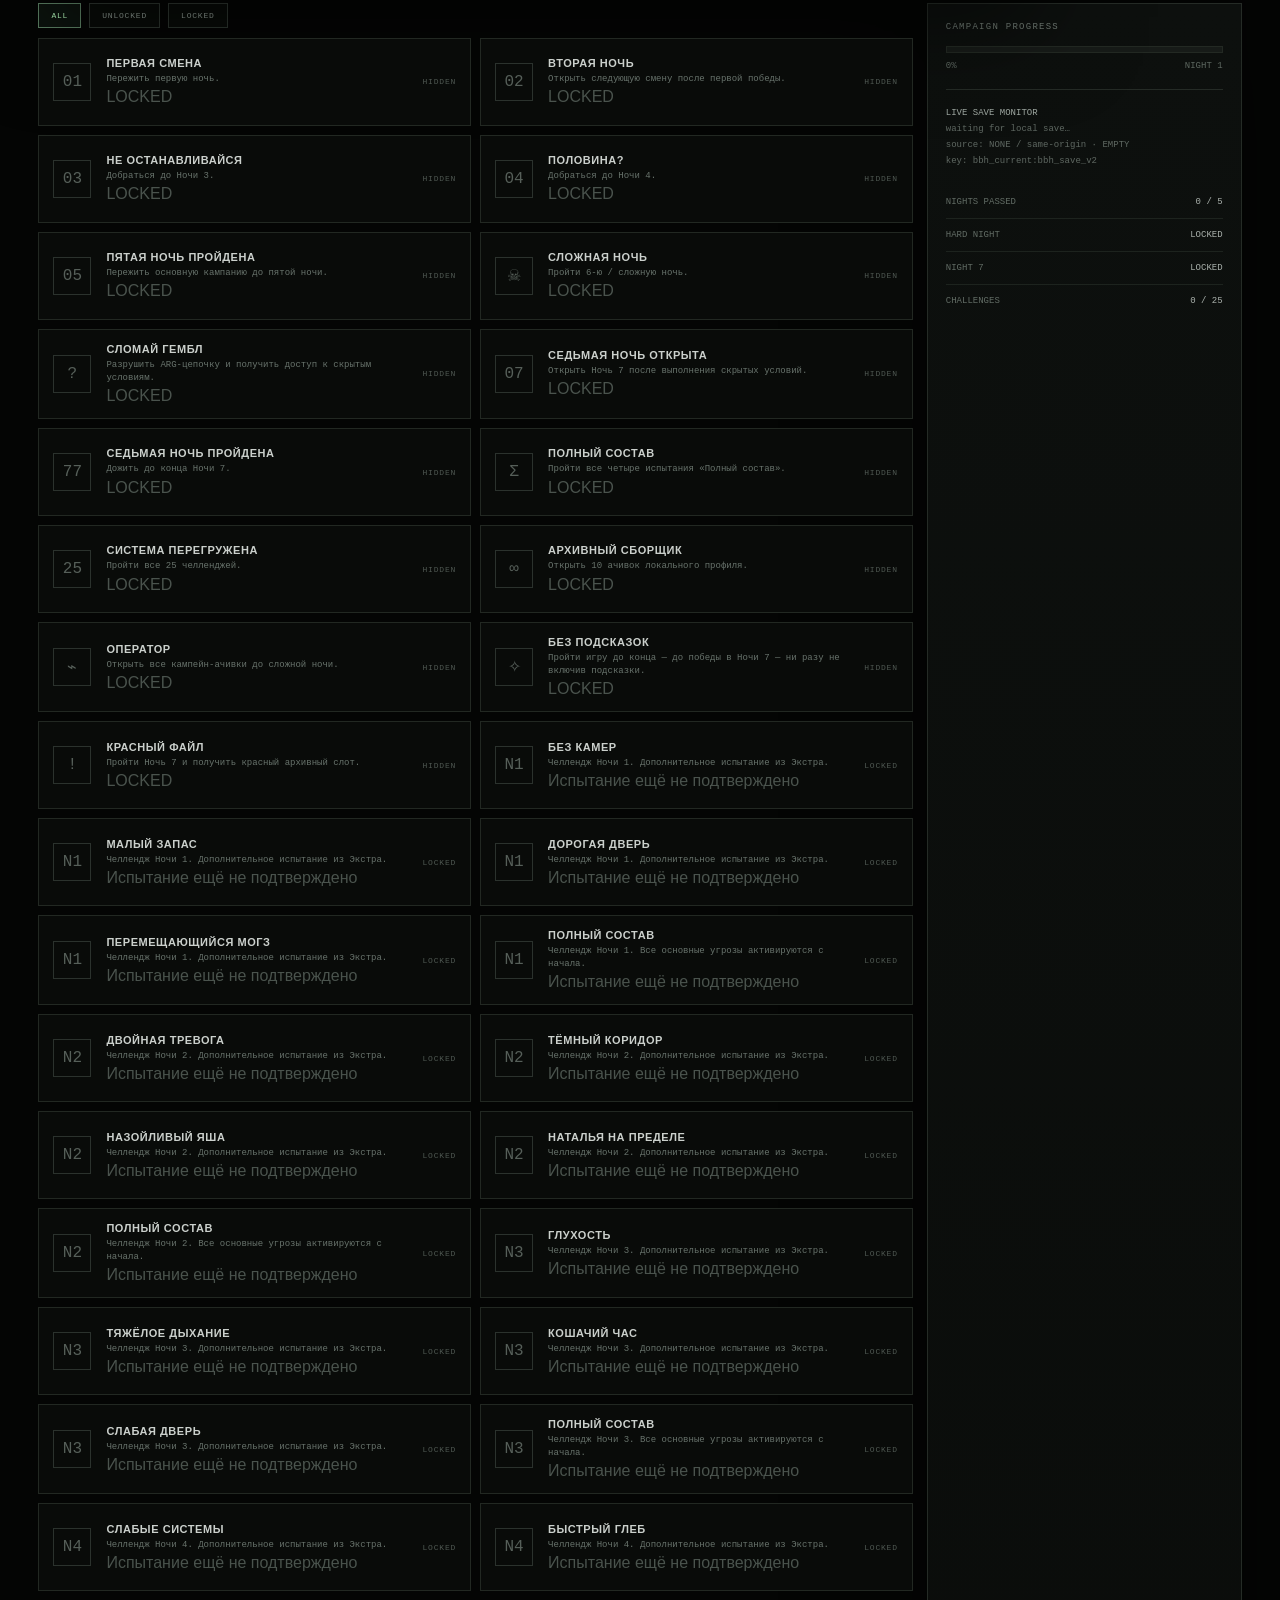
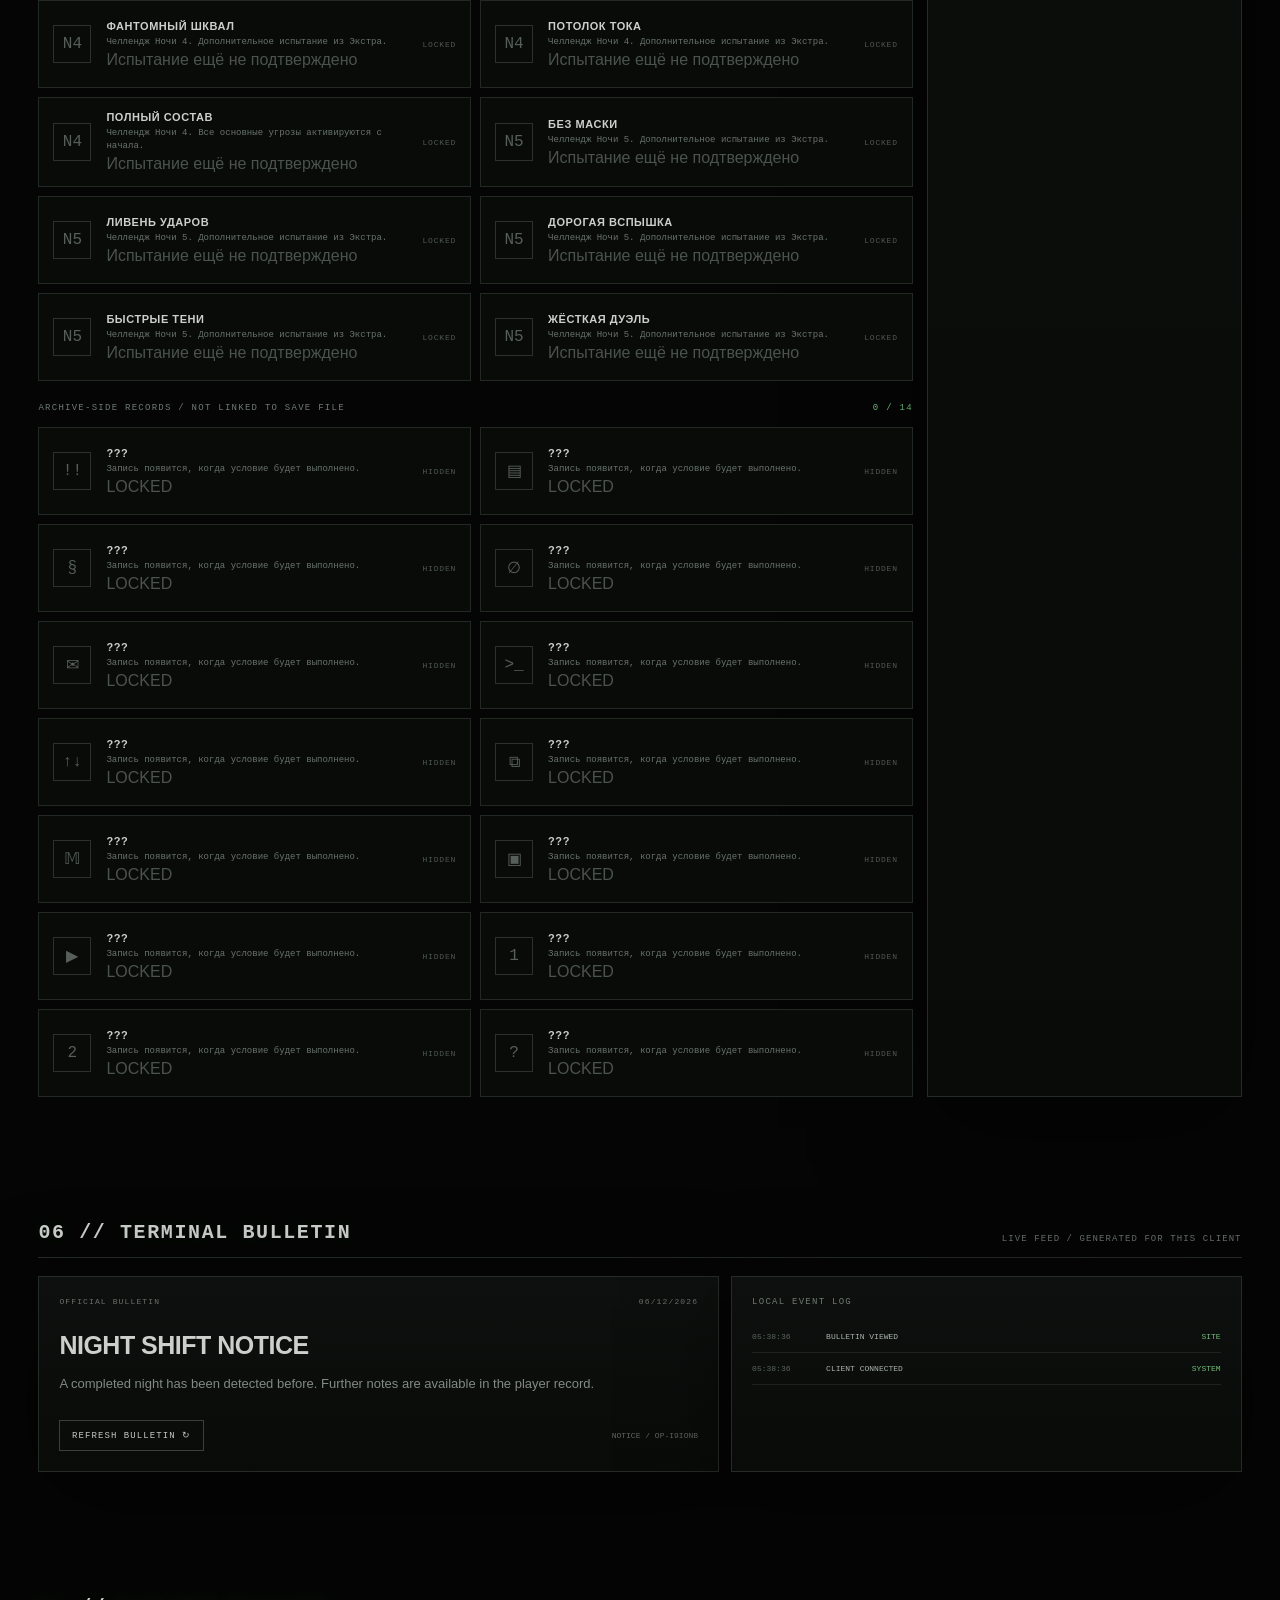
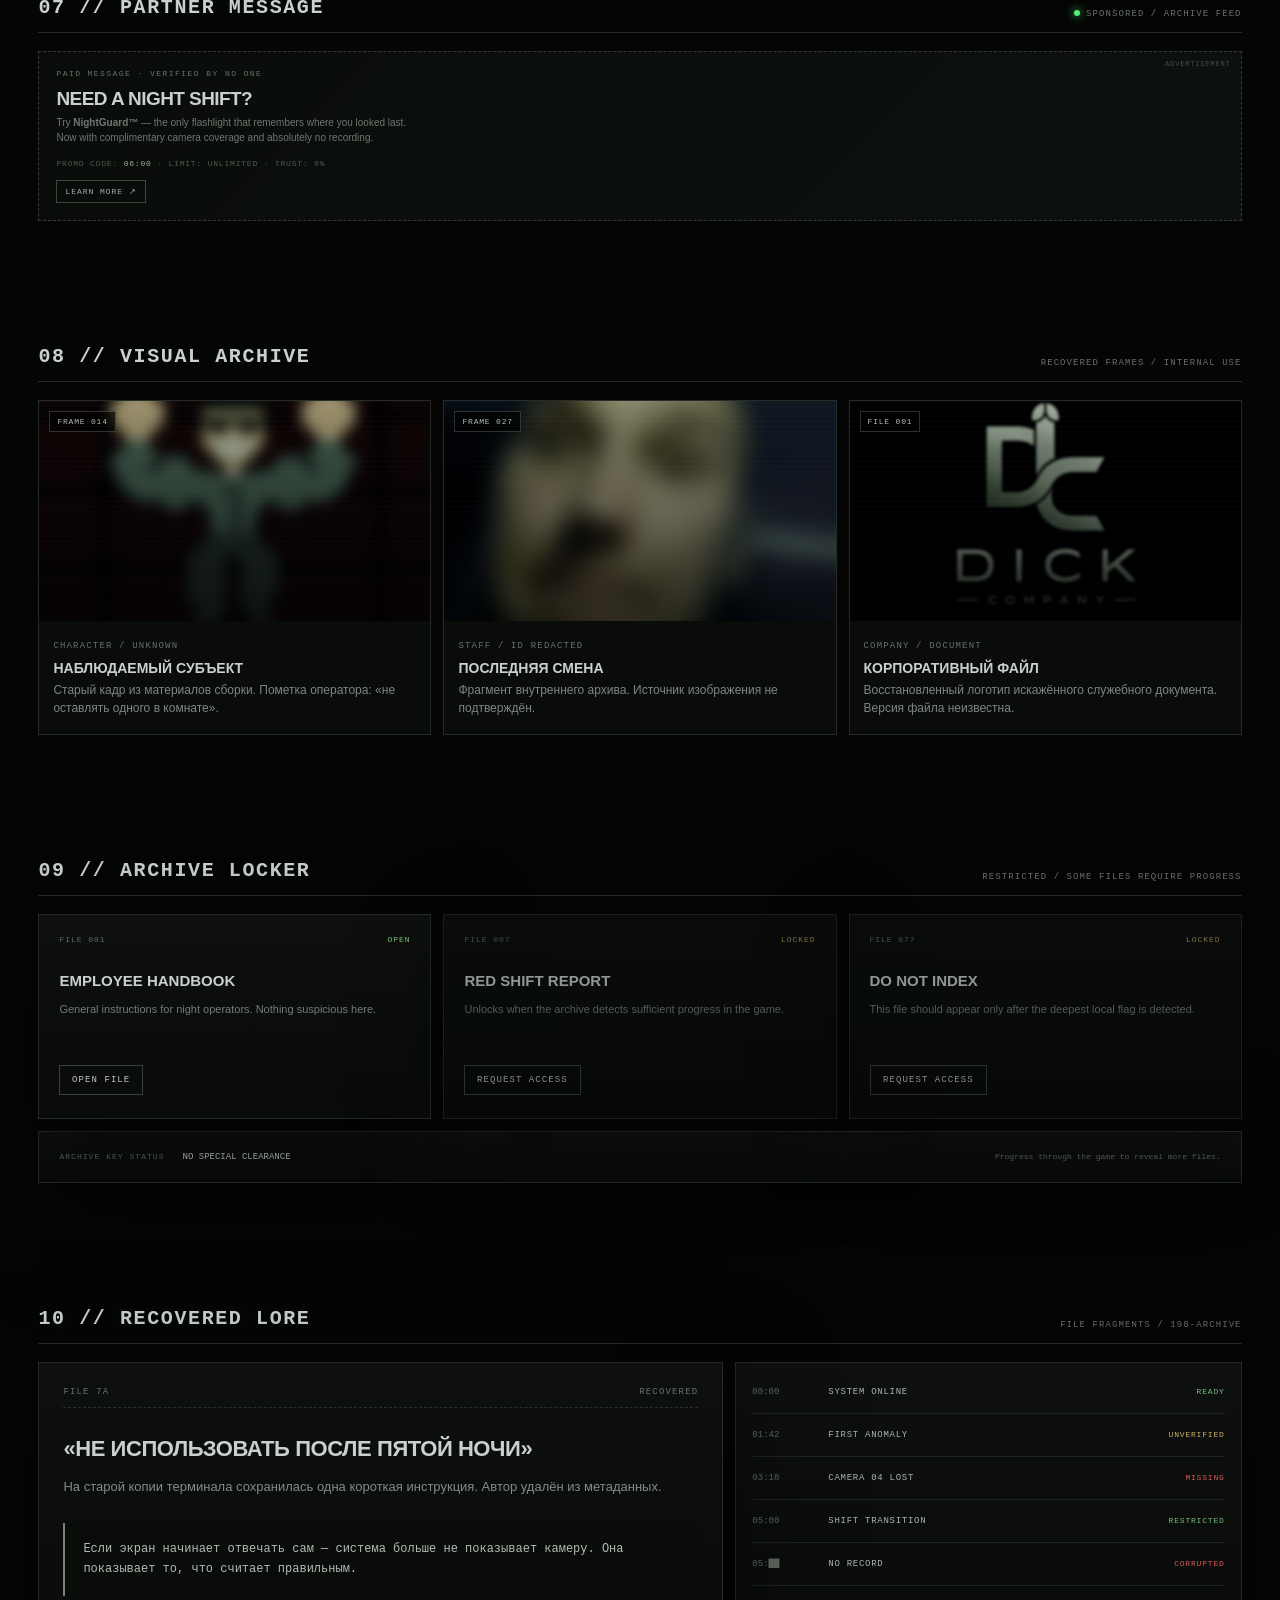
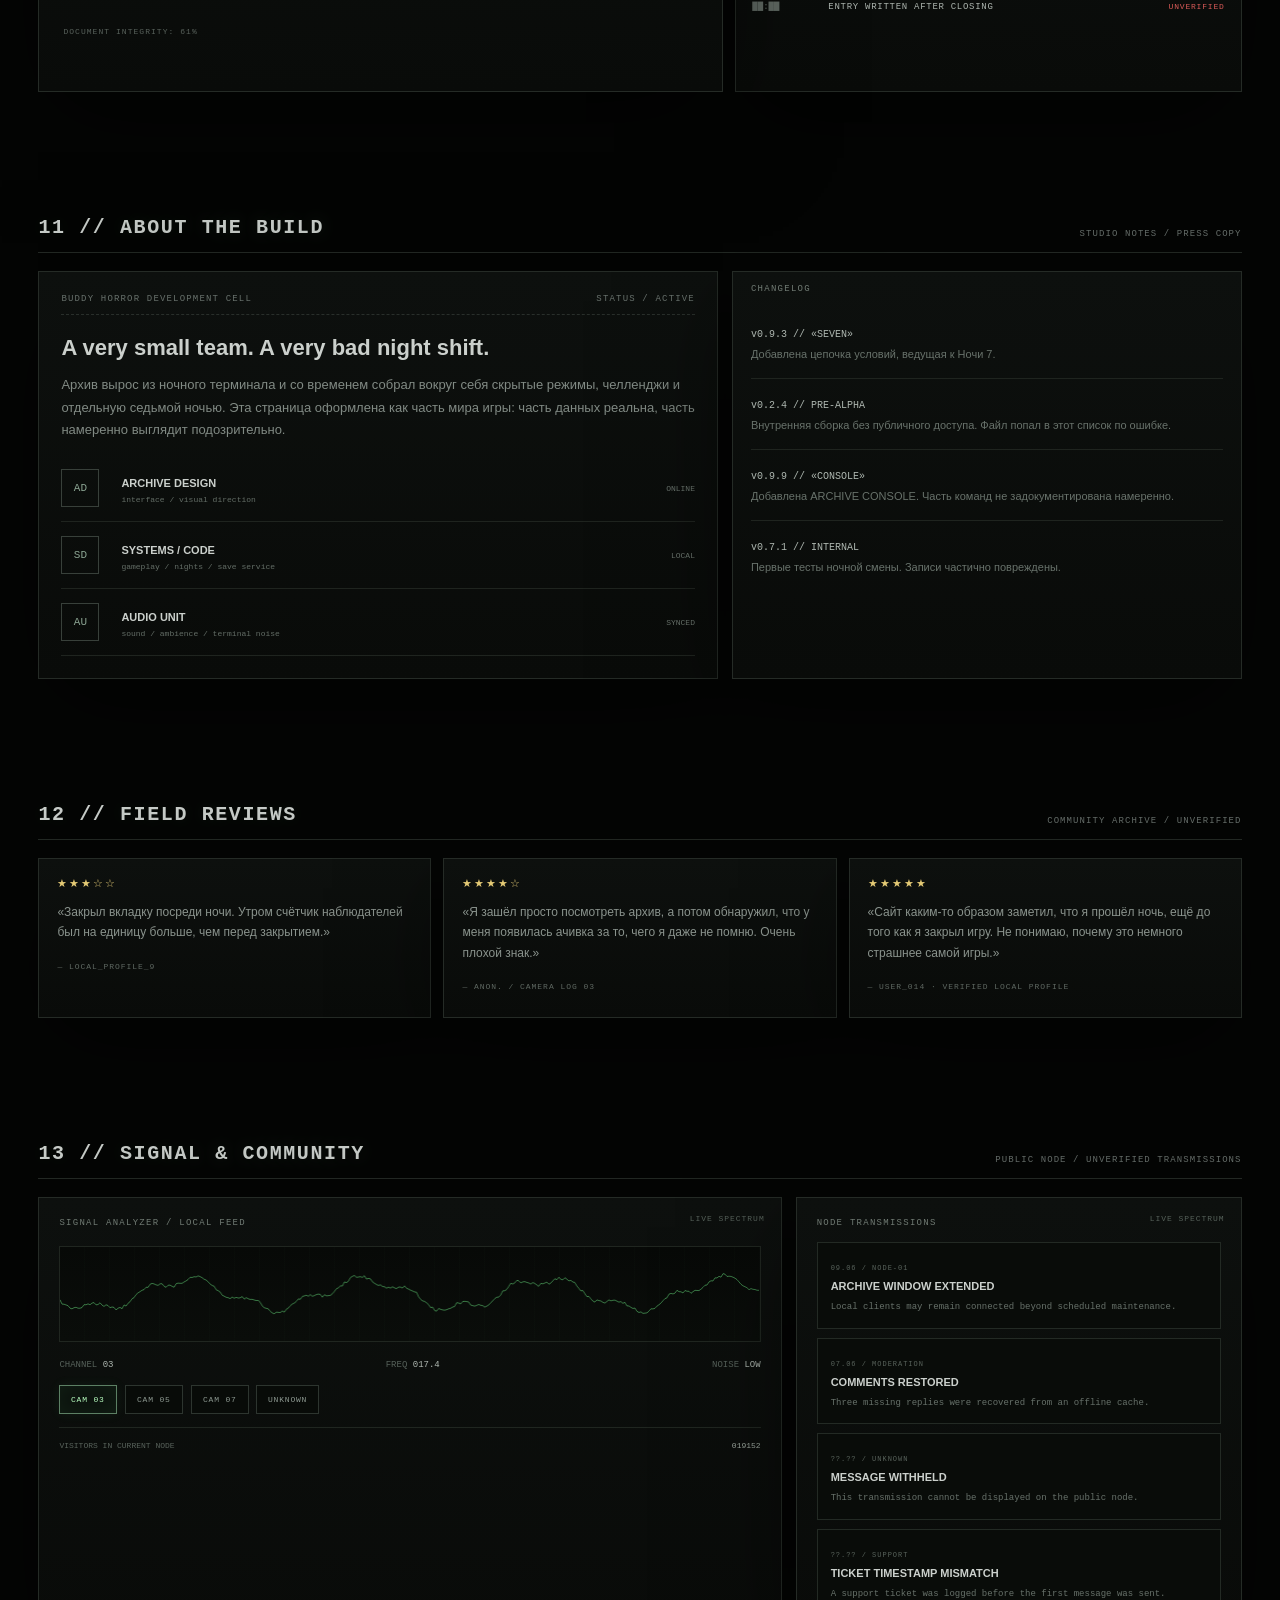
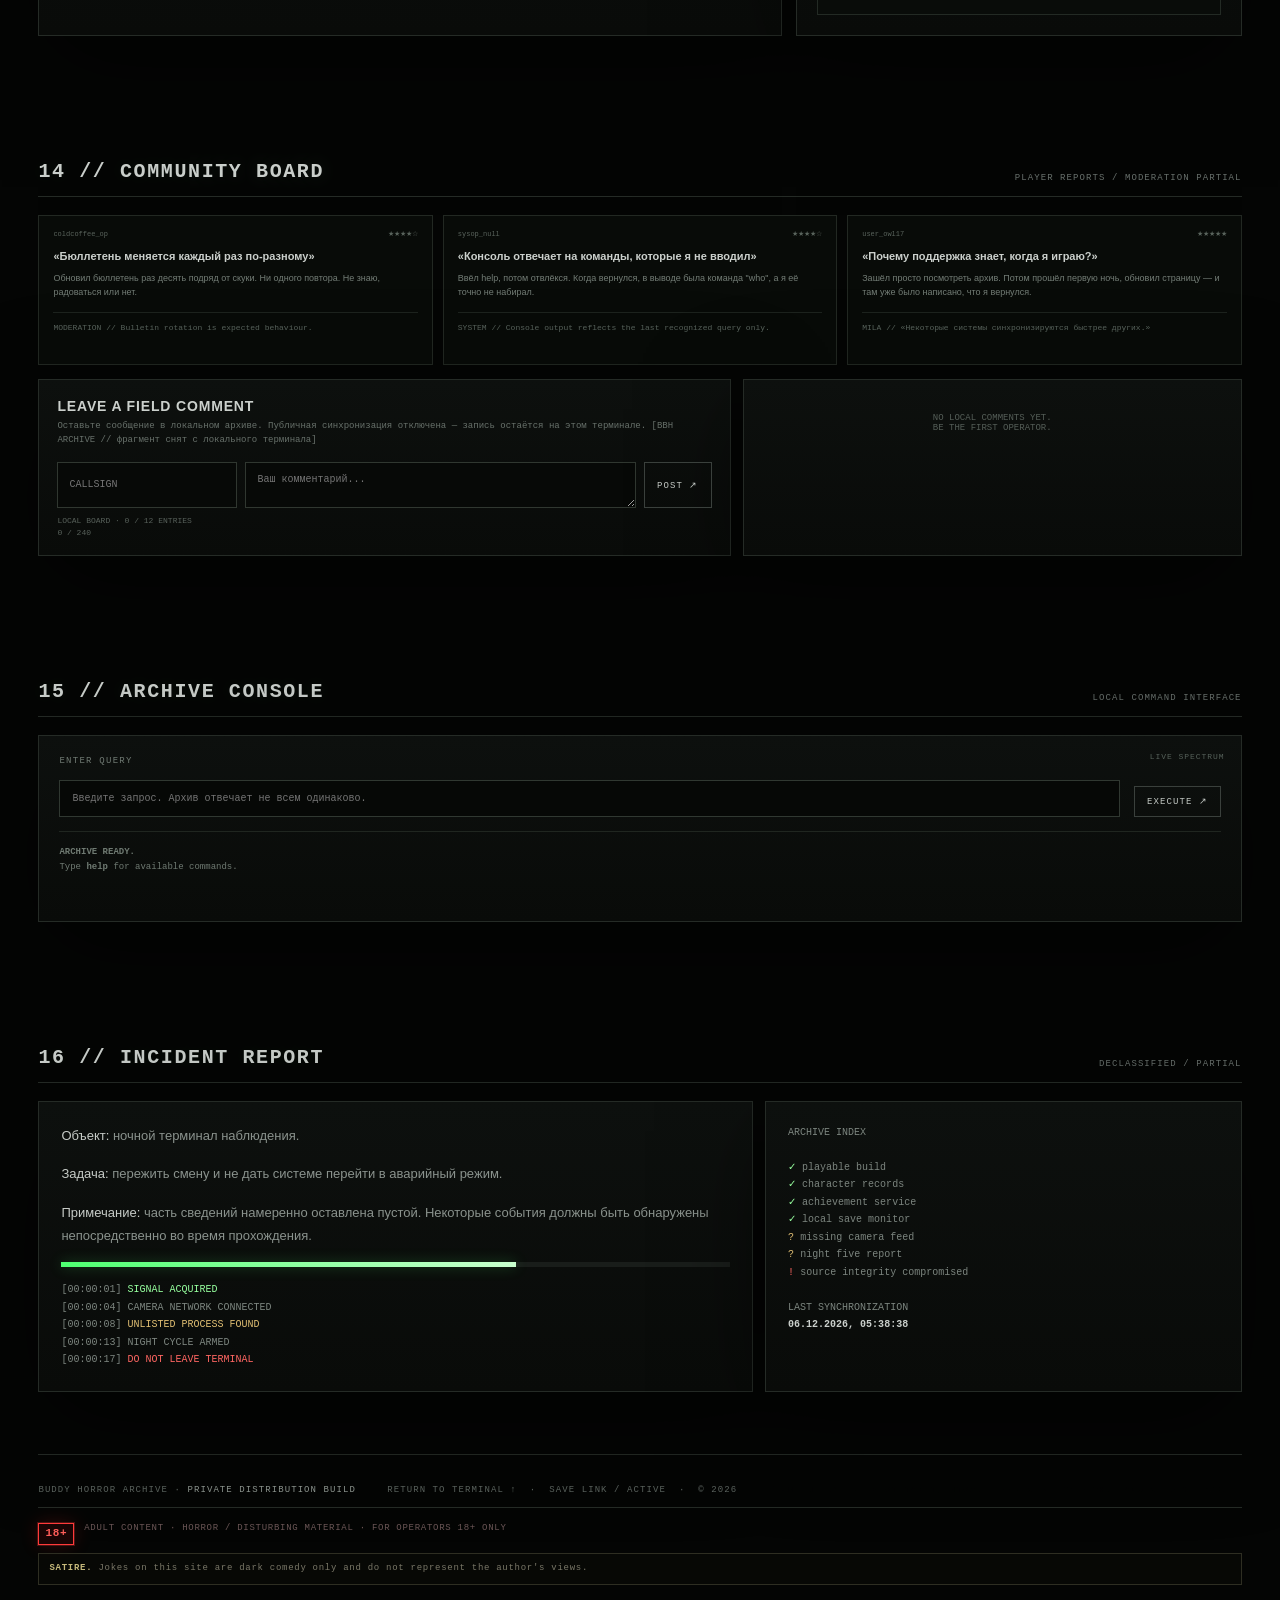
==== commit 4b5101f1: "Add files via upload" ====
--- a/buddy_indev.html
+++ b/buddy_indev.html
@@ -275,6 +275,29 @@
 .ad-copy{max-width:760px}.ad-micro{margin-top:13px;color:#4f5a52;font:8px monospace;letter-spacing:.1em}.ad-micro strong{color:#9eb5a3;font-weight:400}.promo-ad-btn{flex:0 0 auto;position:relative;z-index:2;cursor:pointer;background:#090d0a;color:#baffc2;transition:transform .12s ease,border-color .16s ease,box-shadow .16s ease,filter .16s ease}.promo-ad-btn:hover{transform:translateY(-2px);border-color:#7cff8a;box-shadow:0 0 18px rgba(100,255,120,.12);filter:brightness(1.08)}.promo-ad-btn:active{transform:translateY(1px) scale(.97)}@media(max-width:620px){.promo-ad{flex-direction:column;align-items:stretch}.promo-ad-btn{align-self:flex-start}}
 </style></style>
 <style id="bbhCaptchaRepairStyle">.captcha-check{font-family:monospace;padding:0;appearance:none;-webkit-appearance:none;cursor:pointer;position:relative;z-index:5;pointer-events:auto}.captcha-check.verified{color:var(--green);border-color:#4f7757}</style>
+<style id="bbhPolish">
+/* ticker: label is solid and stays on top, the text is clipped to its own window and fades at the edges */
+.ticker{position:relative}
+.ticker-label{position:relative;z-index:2;flex:0 0 auto;gap:9px;background:#080a08;color:#7d877f;box-shadow:12px 0 14px -10px #000}
+.ticker-label::before{content:"";width:6px;height:6px;border-radius:50%;background:var(--green2);box-shadow:0 0 8px var(--green2);animation:bbhTickDot 1.6s steps(2,end) infinite}
+.ticker-view{position:relative;flex:1 1 auto;min-width:0;height:100%;overflow:hidden;display:flex;align-items:center;
+  -webkit-mask-image:linear-gradient(90deg,transparent 0,#000 56px,#000 calc(100% - 56px),transparent 100%);
+          mask-image:linear-gradient(90deg,transparent 0,#000 56px,#000 calc(100% - 56px),transparent 100%)}
+.ticker-track{padding-left:28px}
+.ticker:hover .ticker-track{animation-play-state:paused}
+@keyframes bbhTickDot{50%{opacity:.25}}
+/* small things */
+::selection{background:var(--green2);color:#041006}
+a:focus-visible,button:focus-visible,input:focus-visible,textarea:focus-visible,select:focus-visible{outline:1px solid var(--green);outline-offset:3px}
+.fact{position:relative;transition:background-color .25s ease}
+.fact::after{content:"";position:absolute;left:0;right:0;bottom:0;height:1px;background:linear-gradient(90deg,transparent,var(--green2),transparent);opacity:0;transition:opacity .25s ease}
+.fact:hover{background:#0c100d}
+.fact:hover::after{opacity:.55}
+.panel{transition:border-color .25s ease}
+.panel:hover{border-color:#2f3830}
+.section-title h3{text-shadow:0 0 18px rgba(168,255,177,.12)}
+@media (prefers-reduced-motion:reduce){.ticker-track{animation:none}.ticker-label::before{animation:none}}
+</style>
 </head>
 <body class="booting locked">
 
@@ -492,8 +515,8 @@
   <nav class="nav"><a href="#game">PLAY</a><a href="#profile">PROFILE</a><a href="#archive">ARCHIVE</a><a href="#achievements">ACHIEVEMENTS</a><a href="#support">SUPPORT</a><a href="#lore">LORE</a><a href="#studio">ABOUT</a><a class="gleb-nav" id="glebNav" href="#glebRun">GLEB RUN</a><a class="secret-nav" id="secretNav" href="#secretNode">RED NODE</a></nav>
 </header>
 <main>
-<section class="hero"><div><div class="kicker">restricted game archive</div><h2>ПЯТЬ НОЧЕЙ<br>С <span>БАДИХОРРОРОМ</span></h2><p>Небольшая независимая хоррор-игра, сохранённая в виде закрытого ночного терминала. Здесь находится рабочая сборка, архив материалов, восстановленные документы и профиль прохождения, который обновляется непосредственно из сохранения игры.</p><div class="player-welcome" id="playerWelcome">LOCAL ACCESS GRANTED · OPERATOR <strong id="welcomeName"></strong></div></div><div class="hero-side"><div class="stamp">STATUS / <strong><span class="live-dot"></span>ONLINE</strong><br>BUILD / BBH-2026<br>ACCESS / LOCAL<br>SAVE / <strong id="heroSaveState">SCANNING</strong></div><div class="facts"><div class="fact"><b>05</b><span>NIGHT CYCLES</span></div><div class="fact"><b>960×620</b><span>GAME CANVAS</span></div><div class="fact"><b>LIVE</b><span>PLAYABLE BUILD</span></div><div class="fact"><b id="heroStars">☆☆☆☆</b><span>ARCHIVE RATING</span></div></div></div></section>
-<section class="ticker"><div class="ticker-label">NETWORK NOTICE</div><div class="ticker-track"><span>BUILD BBH-2026 IS CURRENTLY STABLE</span><span>•</span><span>ARCHIVE NODE 01 RESPONDING</span><span>•</span><span>UNKNOWN ACCESS ATTEMPTS: 03</span><span>•</span><span>DO NOT TRUST CAMERA FEED AFTER 05:00</span><span>•</span><span>PROFILE SYNC ENABLED</span><span>•</span><span>ACHIEVEMENT SERVICE LOCAL / ONLINE EMULATION</span><span>•</span><span>LOCAL OBSERVER COUNT NEVER DECREASES</span></div></section>
+<section class="hero"><div><div class="kicker">restricted game archive</div><h2>ПЯТЬ НОЧЕЙ<br>С <span>БАДИХОРРОРОМ</span></h2><p>Небольшая независимая хоррор-игра, сохранённая в виде закрытого ночного терминала. Здесь находится рабочая сборка, архив материалов, восстановленные документы и профиль прохождения, который обновляется непосредственно из сохранения игры.</p><div class="player-welcome" id="playerWelcome">LOCAL ACCESS GRANTED · OPERATOR <strong id="welcomeName"></strong></div></div><div class="hero-side"><div class="stamp">STATUS / <strong><span class="live-dot"></span>ONLINE</strong><br>BUILD / BBH-2026<br>ACCESS / LOCAL<br>RENDER / <strong>PS1 · NEW SOUND</strong><br>SAVE / <strong id="heroSaveState">SCANNING</strong></div><div class="facts"><div class="fact"><b>05</b><span>NIGHT CYCLES</span></div><div class="fact"><b>960×620</b><span>GAME CANVAS</span></div><div class="fact"><b>LIVE</b><span>PLAYABLE BUILD</span></div><div class="fact"><b id="heroStars">☆☆☆☆</b><span>ARCHIVE RATING</span></div></div></div></section>
+<section class="ticker" aria-label="Network notice"><div class="ticker-label">NETWORK NOTICE</div><div class="ticker-view"><div class="ticker-track"><span>BUILD BBH-2026 IS CURRENTLY STABLE</span><span>•</span><span>ARCHIVE NODE 01 RESPONDING</span><span>•</span><span>UNKNOWN ACCESS ATTEMPTS: 03</span><span>•</span><span>DO NOT TRUST CAMERA FEED AFTER 05:00</span><span>•</span><span>PROFILE SYNC ENABLED</span><span>•</span><span>ACHIEVEMENT SERVICE LOCAL / ONLINE EMULATION</span><span>•</span><span>LOCAL OBSERVER COUNT NEVER DECREASES</span><span aria-hidden="true">•</span><span aria-hidden="true">BUILD BBH-2026 IS CURRENTLY STABLE</span><span aria-hidden="true">•</span><span aria-hidden="true">ARCHIVE NODE 01 RESPONDING</span><span aria-hidden="true">•</span><span aria-hidden="true">UNKNOWN ACCESS ATTEMPTS: 03</span><span aria-hidden="true">•</span><span aria-hidden="true">DO NOT TRUST CAMERA FEED AFTER 05:00</span><span aria-hidden="true">•</span><span aria-hidden="true">PROFILE SYNC ENABLED</span><span aria-hidden="true">•</span><span aria-hidden="true">ACHIEVEMENT SERVICE LOCAL / ONLINE EMULATION</span><span aria-hidden="true">•</span><span aria-hidden="true">LOCAL OBSERVER COUNT NEVER DECREASES</span><span aria-hidden="true">•</span></div></div></section>
 
 <section id="game" class="section"><div class="section-title"><h3>01 // PLAY BUILD</h3><span><span class="live-dot"></span>CAMERA FEED / STANDBY</span></div><div class="panel"><div class="panel-head"><span>REMOTE TERMINAL · NIGHT SHIFT</span><div class="lights"><i></i><i></i><i></i></div></div><div class="game-launch-panel" id="gameLaunchPanel"><div><div class="game-launch-kicker">REMOTE TERMINAL / OFFLINE</div><h4>READY TO START THE NIGHT SHIFT?</h4><p>Игровой клиент не загружается автоматически. Нажми PLAY, чтобы запустить игру.</p></div><div class="game-launch-actions"><span id="gameLaunchState">GAME OFFLINE · AWAITING PLAYER</span><button class="btn game-play-btn" id="gamePlay" type="button">PLAY ↗</button></div></div><div class="game-wrap game-off" id="gameWrap"><div class="game-screen"><iframe id="gameFrame" data-src="fnaf_buddy_horror.html" title="Пять Ночей с Бадихоррором" allow="fullscreen *; autoplay *; gamepad *" allowfullscreen webkitallowfullscreen mozallowfullscreen referrerpolicy="same-origin" oncontextmenu="return false"></iframe><div class="game-loading-overlay" id="gameLoadingOverlay"><span>STARTING LOCAL CLIENT…</span></div></div></div><div class="playbar"><span>NO EXTERNAL SERVER · LOCAL CLIENT · SOUND REQUIRED <span class="save-stamp" id="saveStamp">SAVE: SCANNING…</span></span></div></div></section>
 
